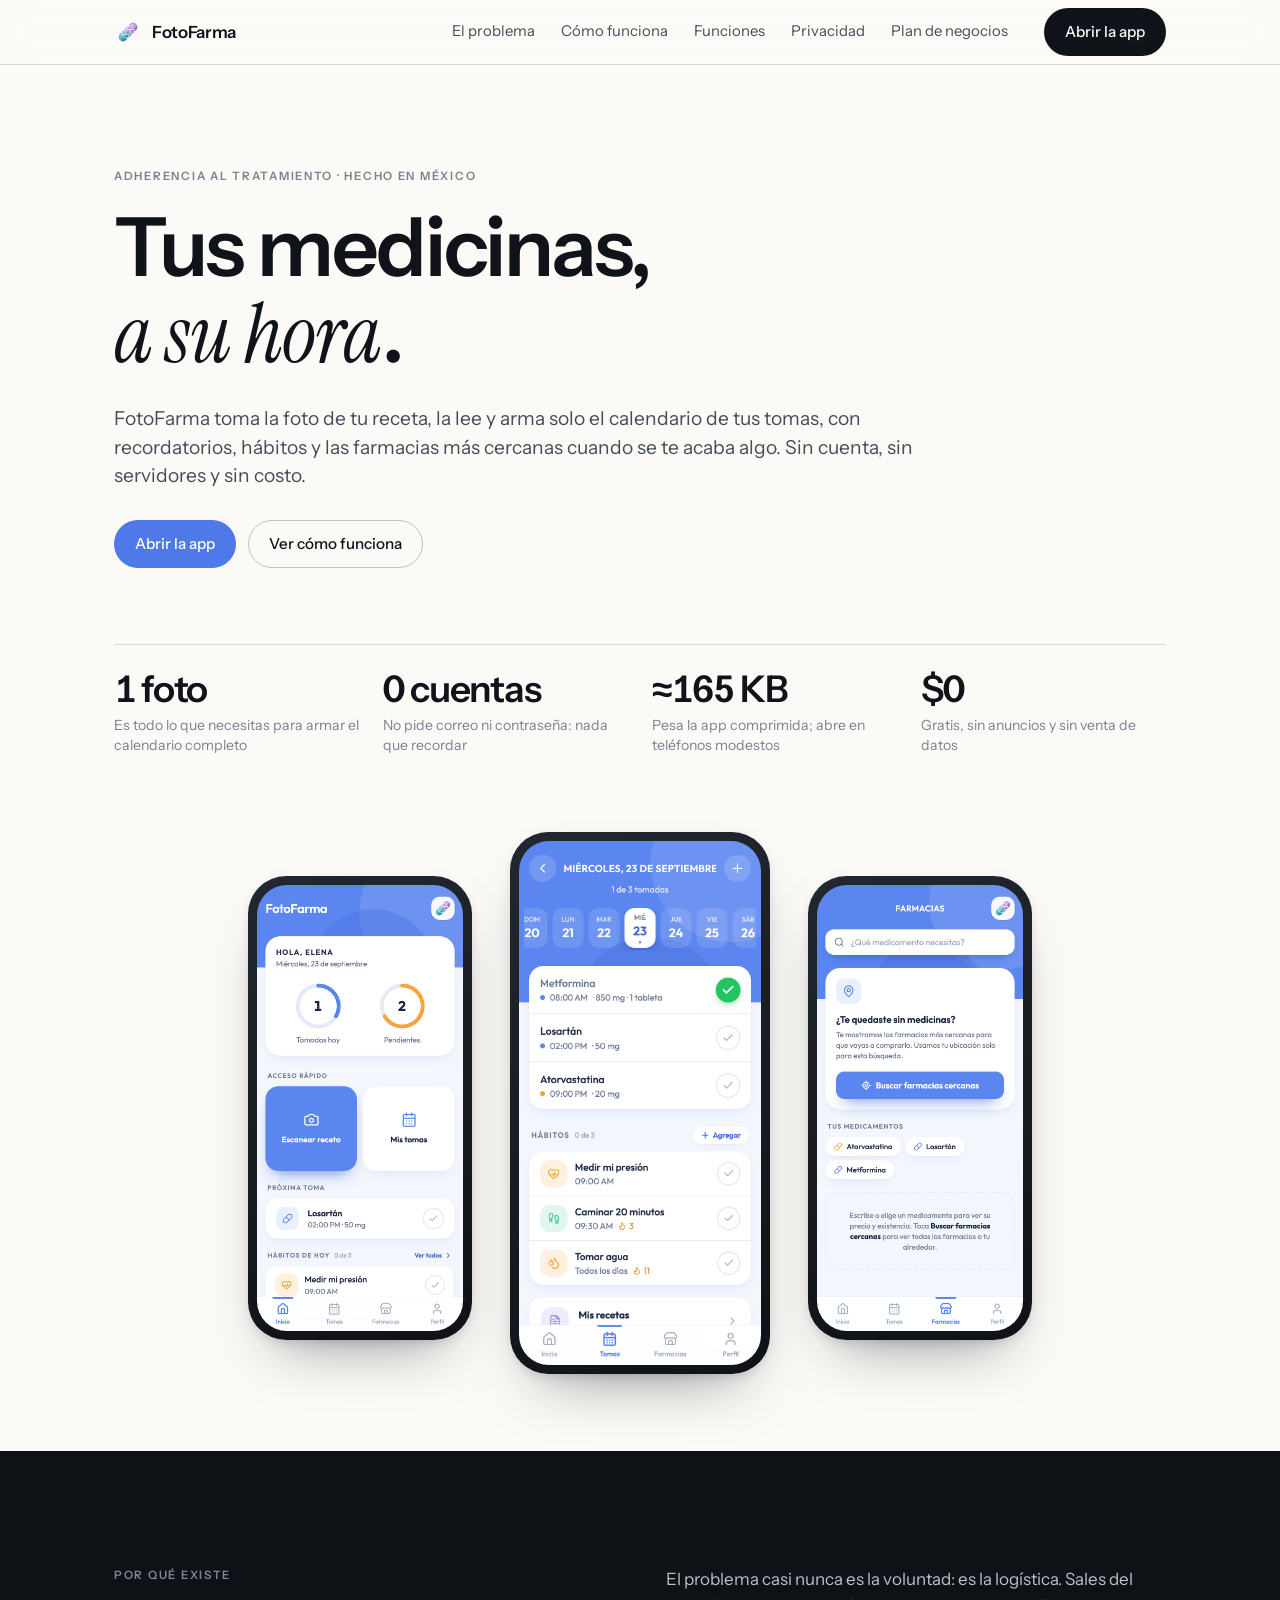
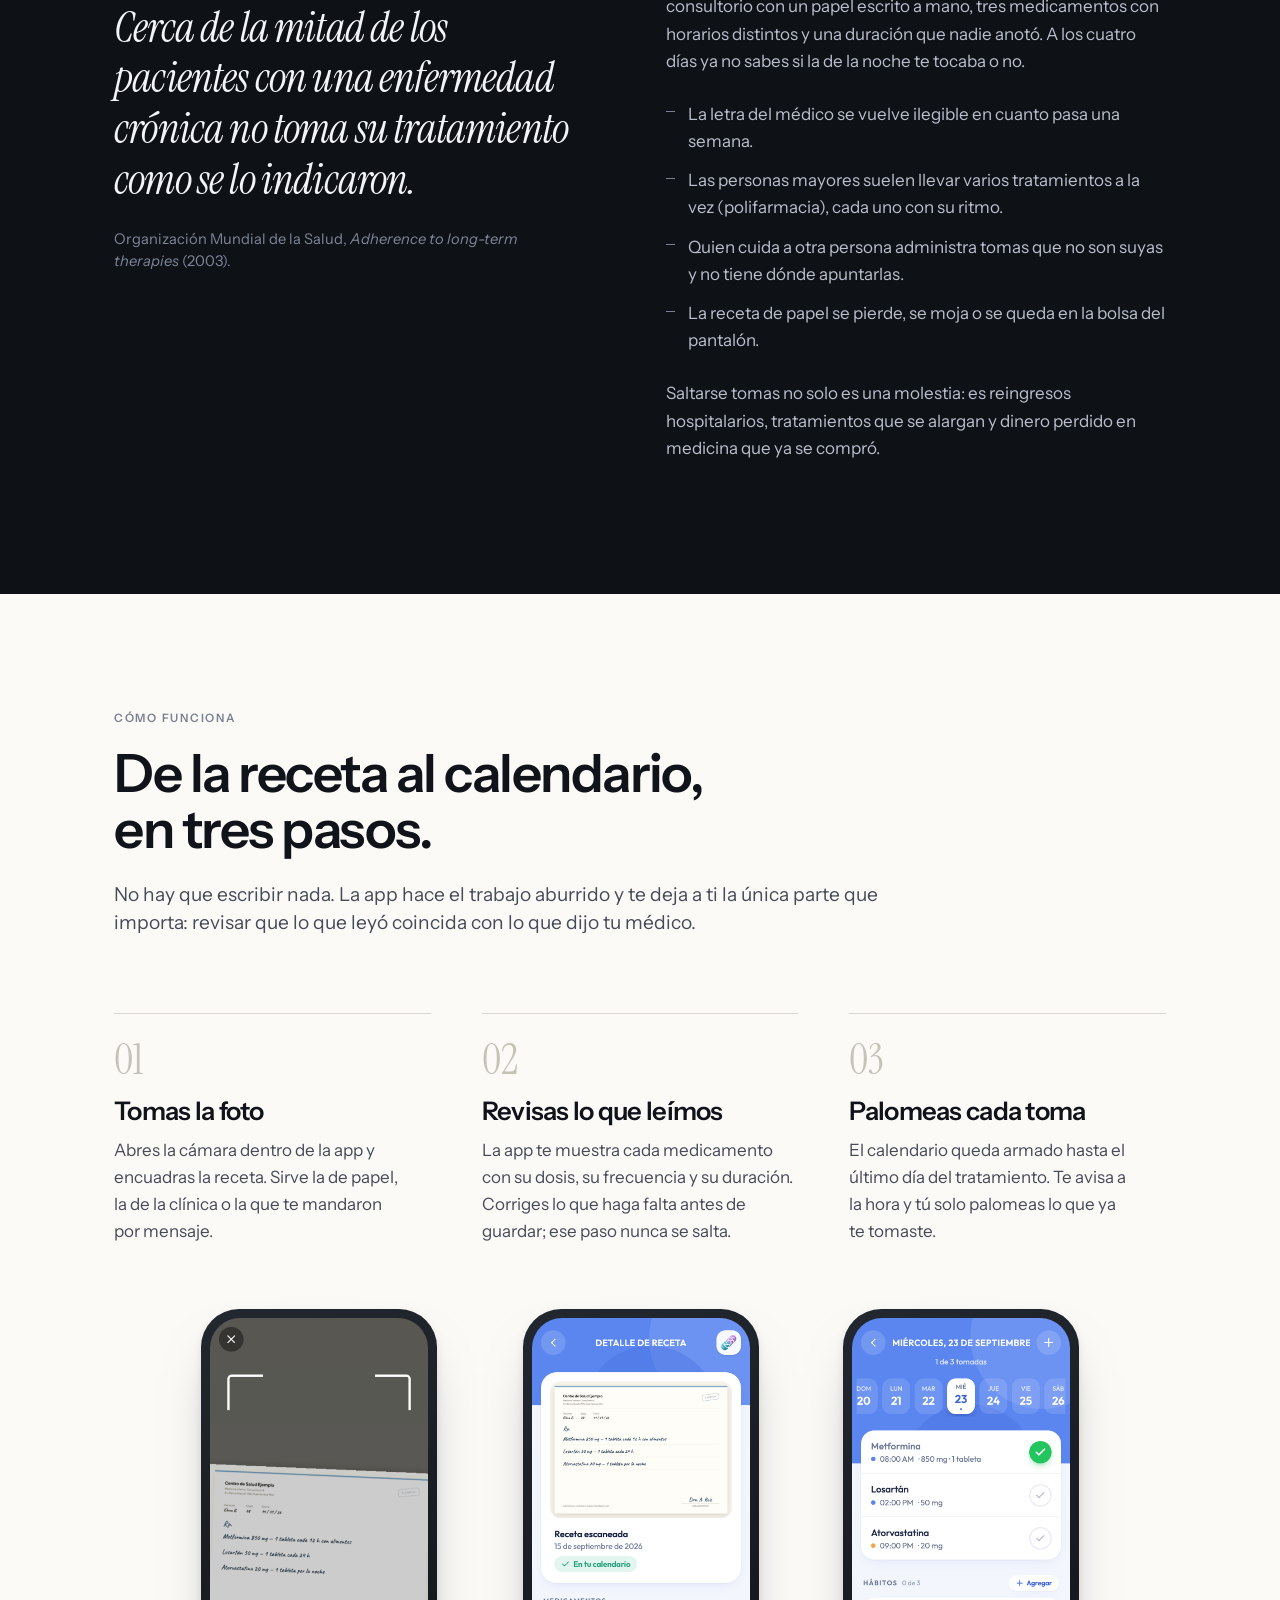
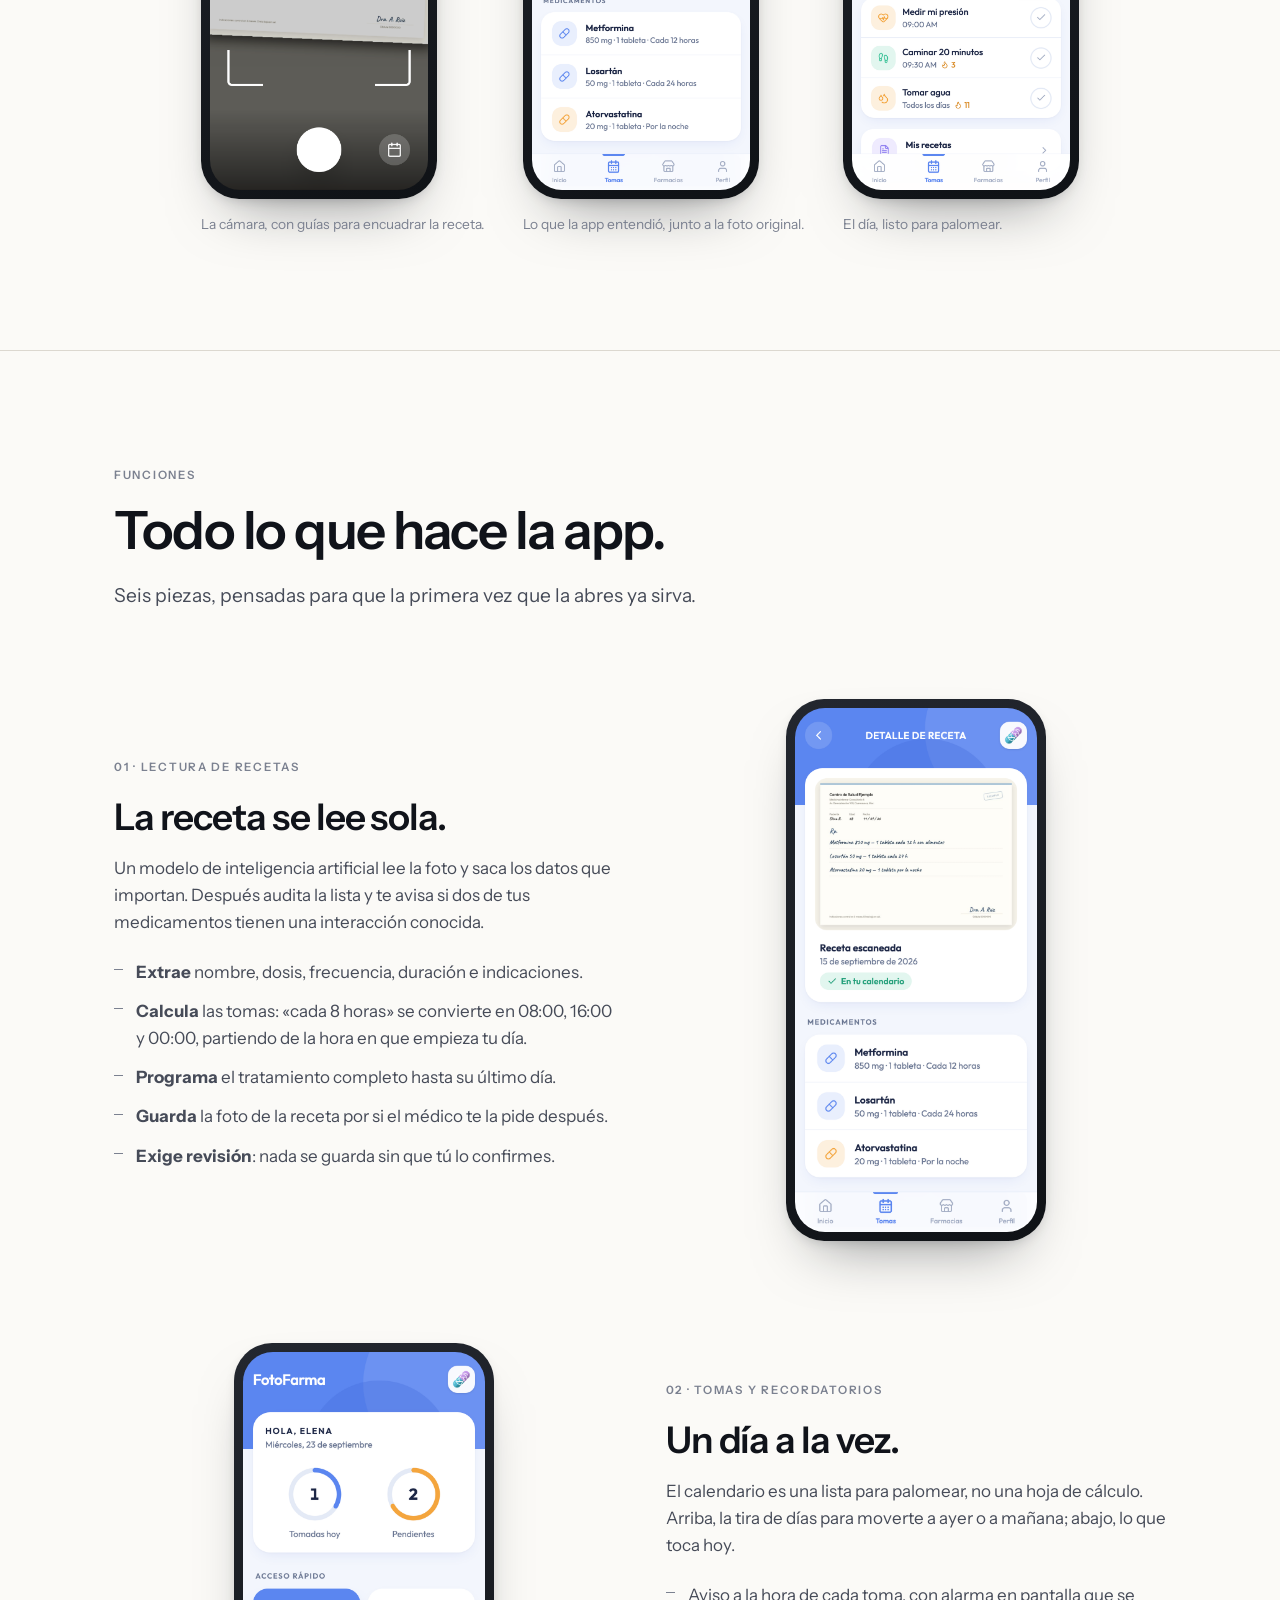
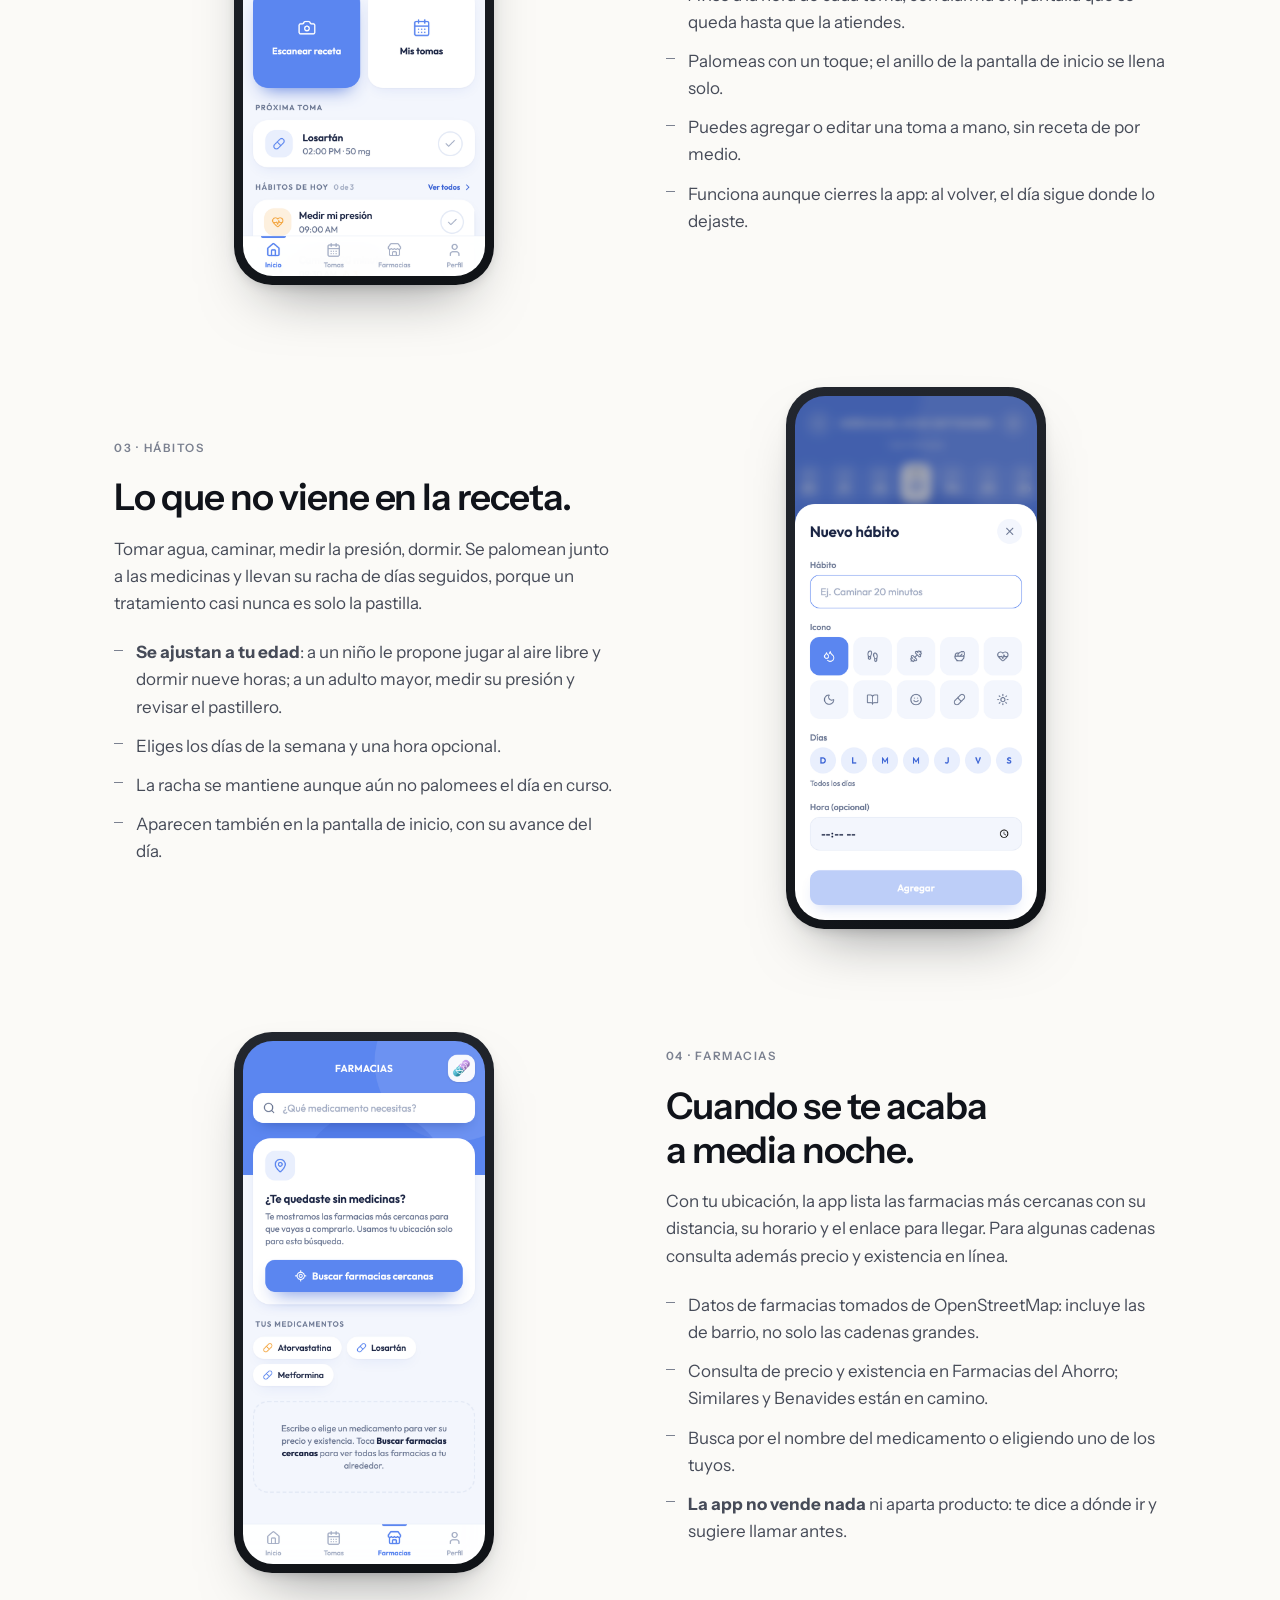
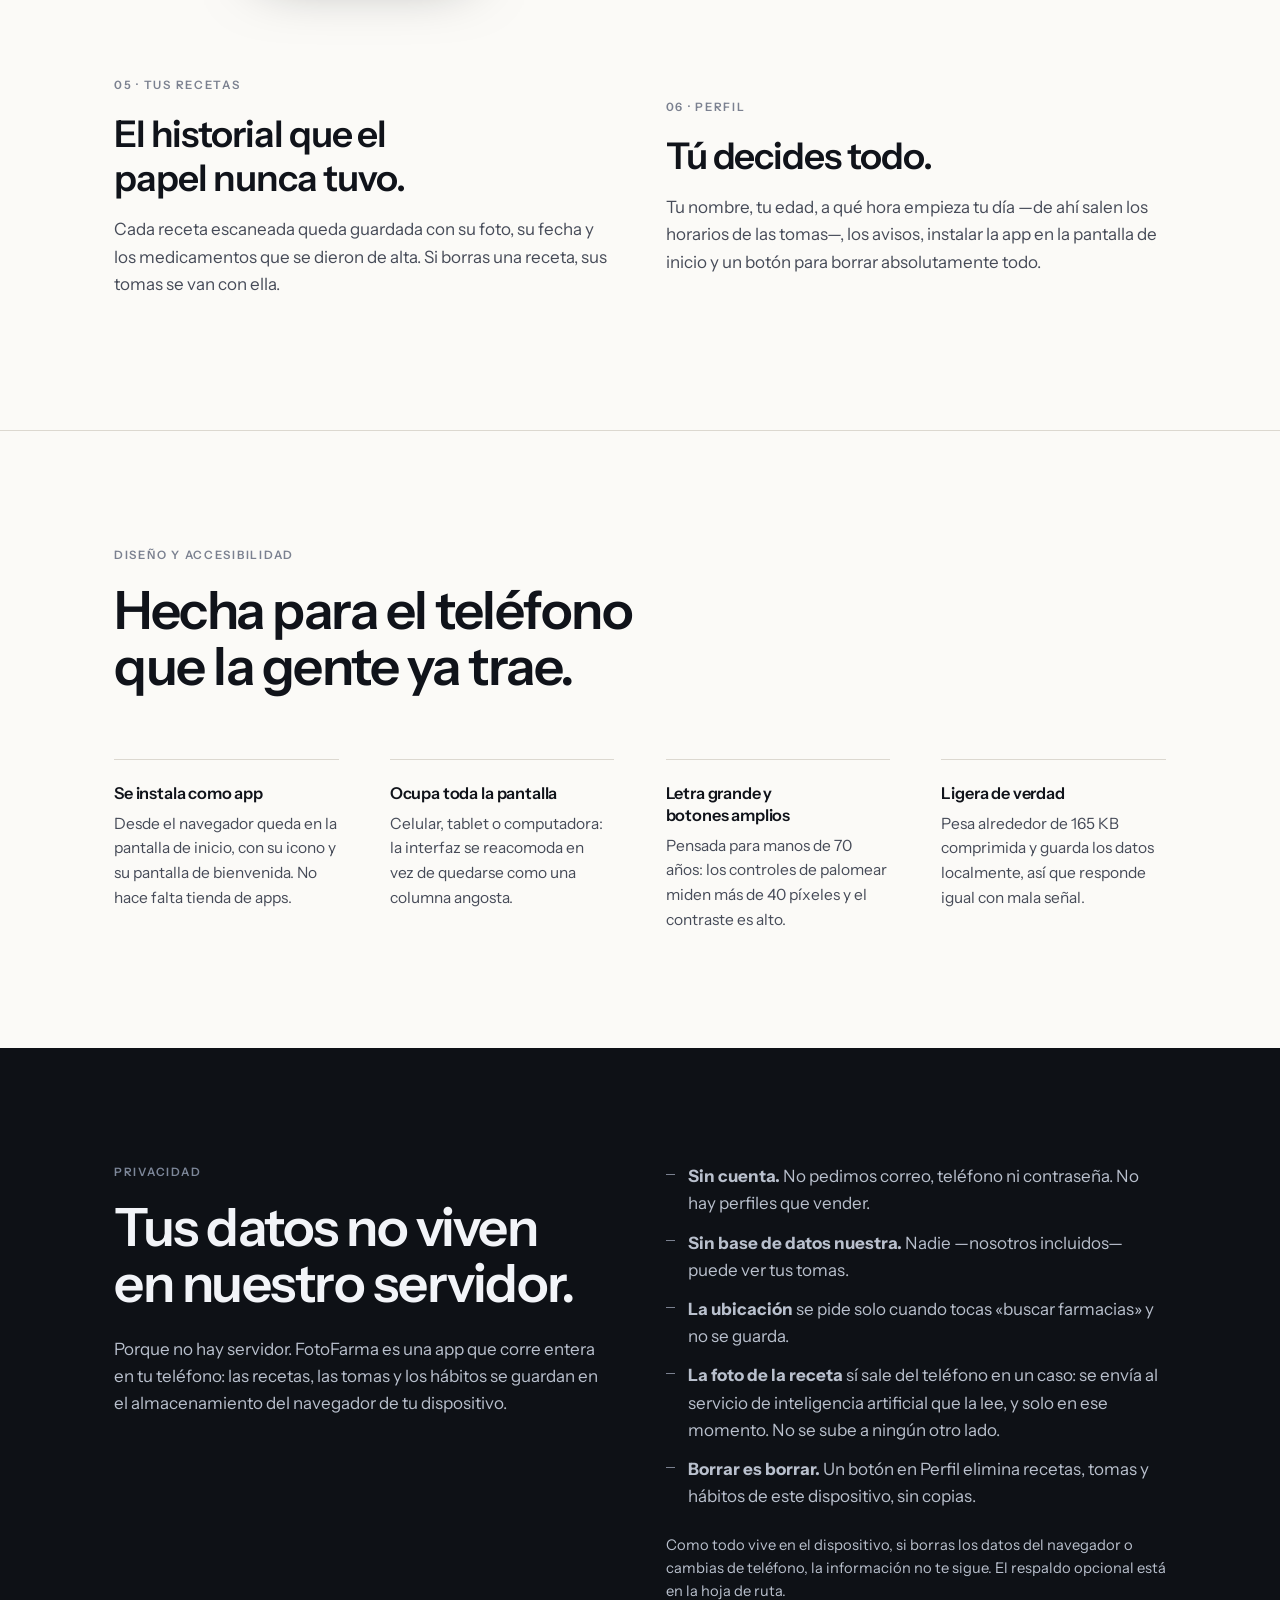
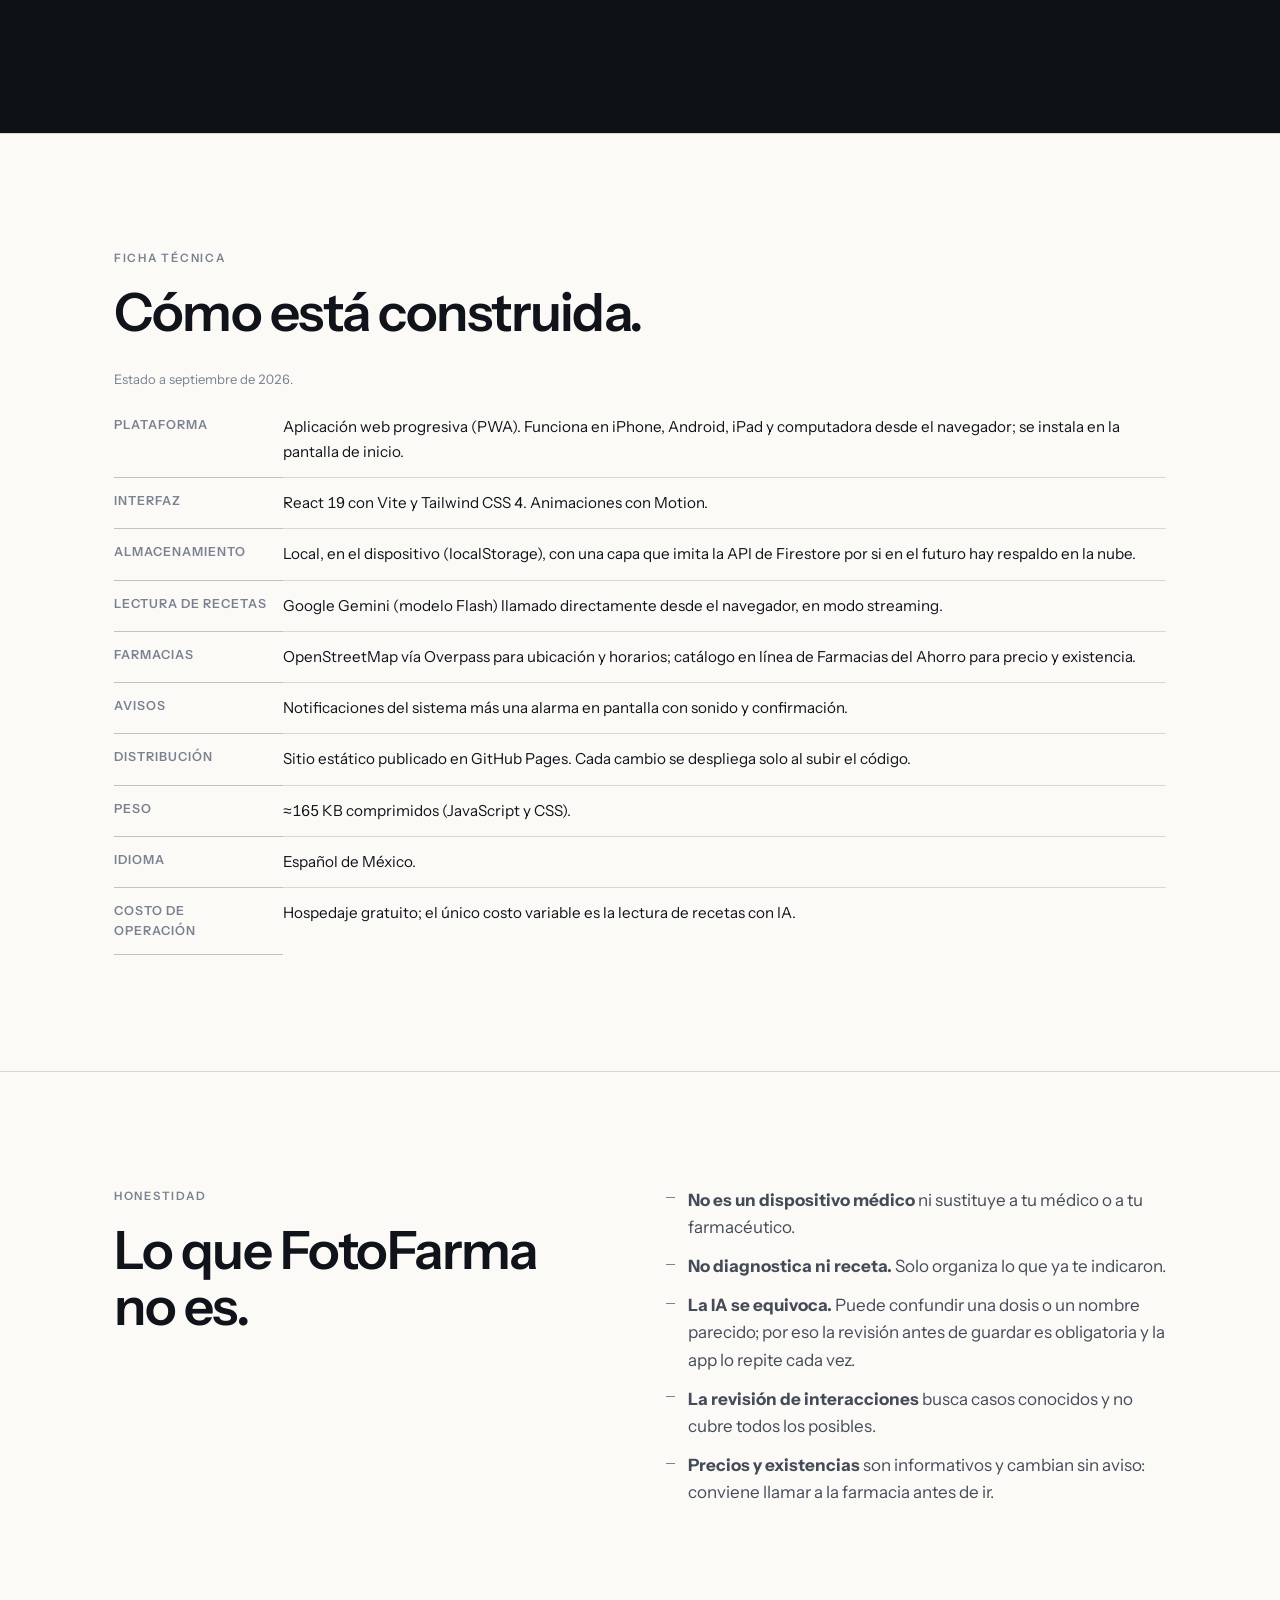
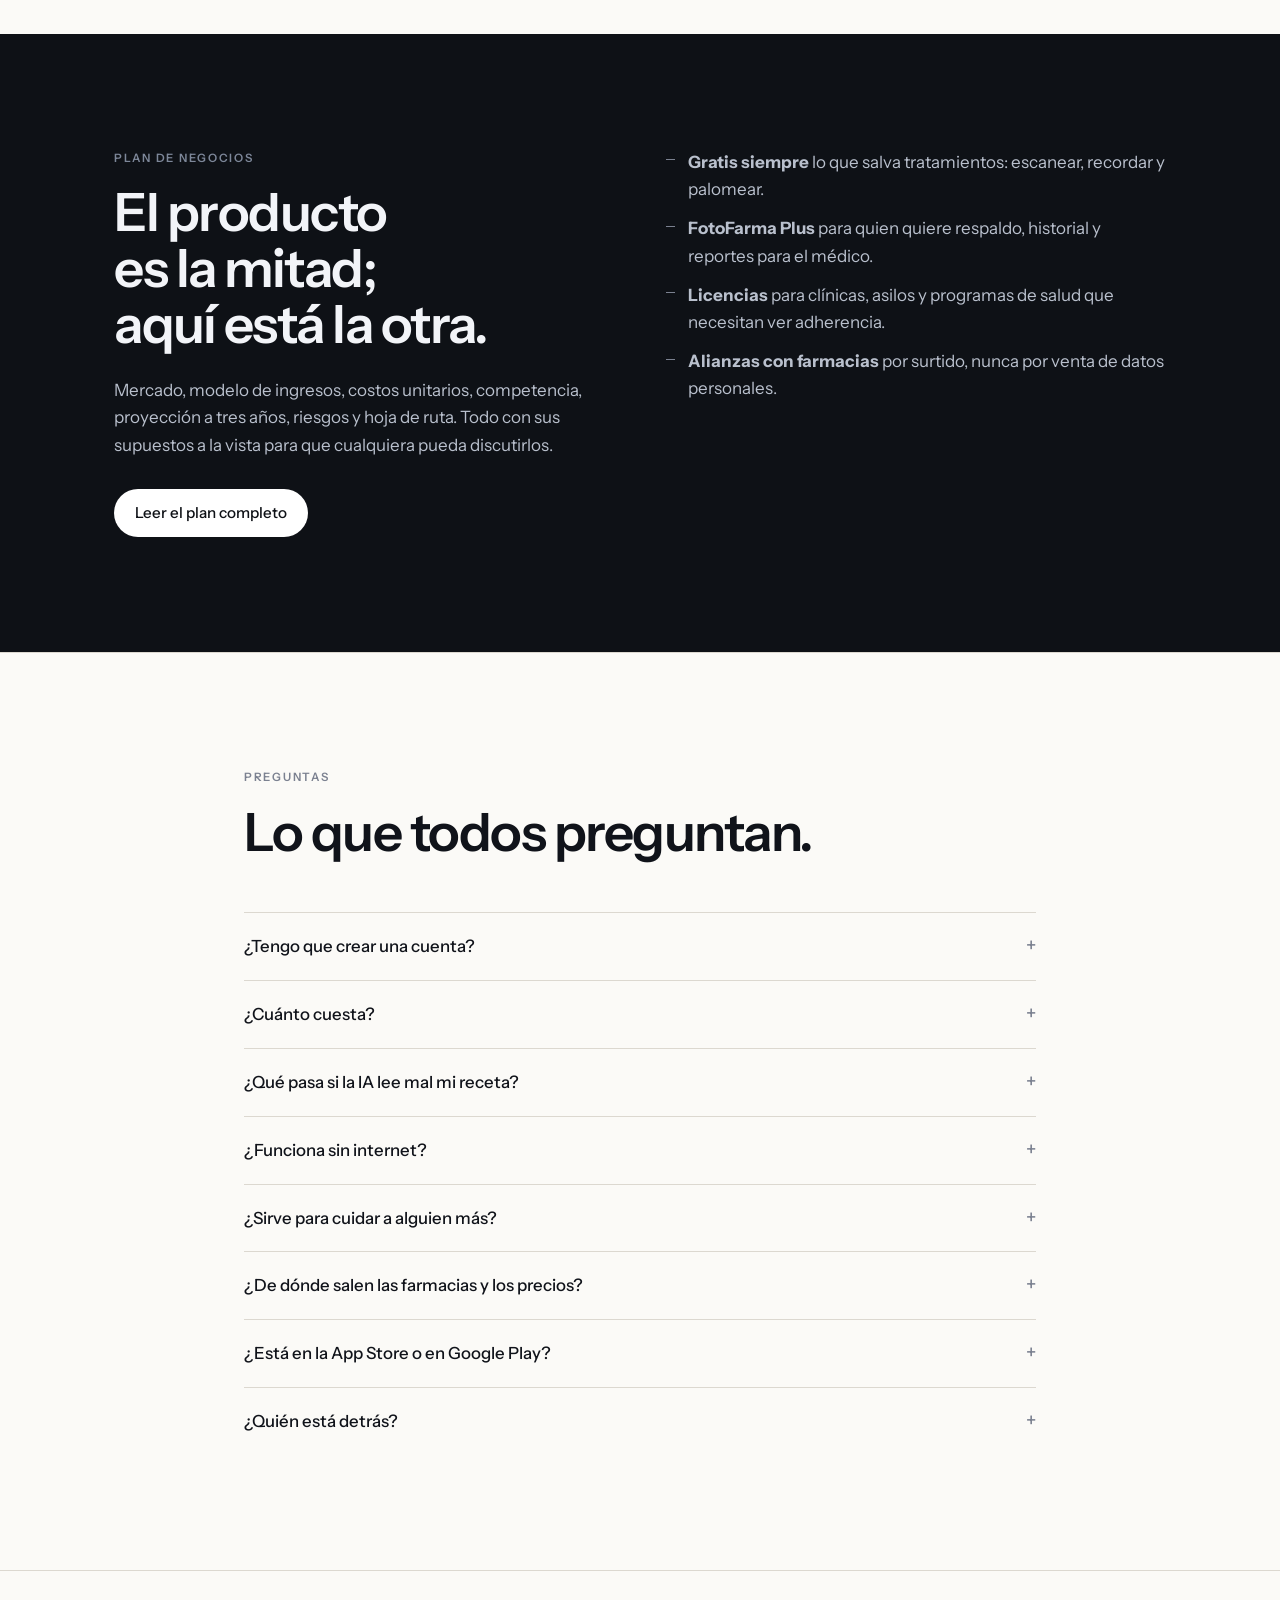
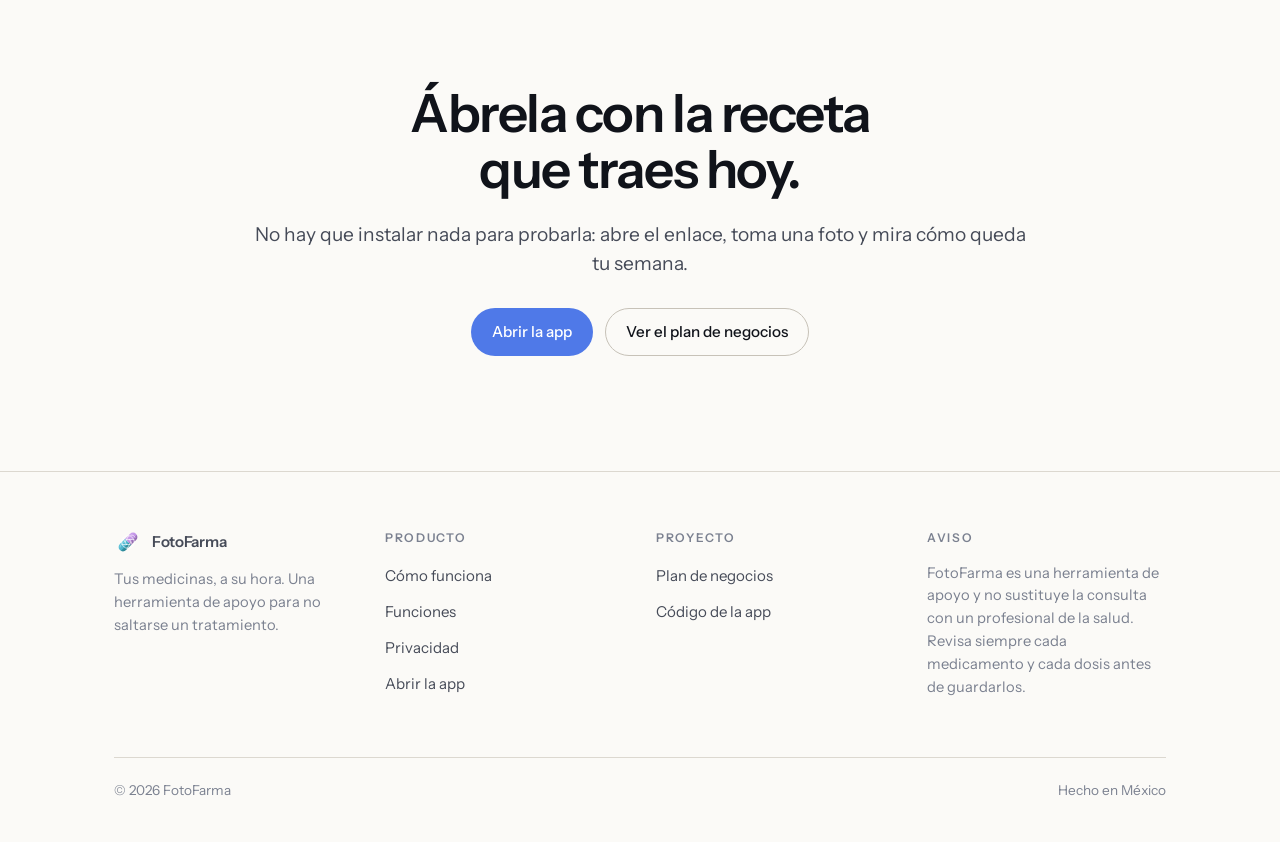
==== index.html @ 9b2c12d5 "Sitio de FotoFarma: producto y plan de negocios Sitio estático, sin dependencias ni compilación. Pág" ====
<!doctype html>
<html lang="es-MX">
<head>
<meta charset="utf-8">
<meta name="viewport" content="width=device-width, initial-scale=1">
<title>FotoFarma — Tus medicinas, a su hora</title>
<meta name="description" content="FotoFarma convierte la foto de una receta médica en un calendario de tomas con recordatorios, hábitos y búsqueda de farmacias cercanas. Sin cuenta y sin servidores: todo se guarda en tu teléfono.">
<meta name="theme-color" content="#fbfaf7">
<link rel="icon" href="assets/img/marca.svg" type="image/svg+xml">
<meta property="og:title" content="FotoFarma — Tus medicinas, a su hora">
<meta property="og:description" content="De la foto de tu receta a un calendario de tomas, en segundos. Sin cuenta, sin servidores, gratis.">
<meta property="og:type" content="website">
<link rel="preconnect" href="https://fonts.googleapis.com">
<link rel="preconnect" href="https://fonts.gstatic.com" crossorigin>
<link href="https://fonts.googleapis.com/css2?family=Instrument+Sans:ital,wght@0,400;0,500;0,600;1,400&family=Instrument+Serif:ital@0;1&display=swap" rel="stylesheet">
<link rel="stylesheet" href="assets/estilos.css">
</head>
<body>

<header class="nav">
  <div class="nav-caja">
    <a class="marca" href="./"><img src="assets/img/marca.svg" alt=""> FotoFarma</a>
    <nav class="nav-enlaces" aria-label="Principal">
      <a href="#problema">El problema</a>
      <a href="#como">Cómo funciona</a>
      <a href="#funciones">Funciones</a>
      <a href="#privacidad">Privacidad</a>
      <a class="solo-movil" href="plan-de-negocios.html">Plan de negocios</a>
    </nav>
    <a class="boton" href="https://strattpllaner.github.io/Fotofarma2/" target="_blank" rel="noopener">Abrir la app</a>
  </div>
</header>

<main>

<!-- ============ PORTADA ============ -->
<section class="portada">
  <div class="envoltura">
    <p class="rotulo">Adherencia al tratamiento · Hecho en México</p>
    <h1>Tus medicinas,<br><span class="serif">a su hora</span>.</h1>
    <p class="entrada">
      FotoFarma toma la foto de tu receta, la lee y arma solo el calendario de tus tomas,
      con recordatorios, hábitos y las farmacias más cercanas cuando se te acaba algo.
      Sin cuenta, sin servidores y sin costo.
    </p>
    <div class="boton-fila">
      <a class="boton azul" href="https://strattpllaner.github.io/Fotofarma2/" target="_blank" rel="noopener">Abrir la app</a>
      <a class="boton claro" href="#como">Ver cómo funciona</a>
    </div>

    <div class="dato-fila">
      <div class="dato"><b>1 foto</b><span>Es todo lo que necesitas para armar el calendario completo</span></div>
      <div class="dato"><b>0 cuentas</b><span>No pide correo ni contraseña: nada que recordar</span></div>
      <div class="dato"><b>≈165 KB</b><span>Pesa la app comprimida; abre en teléfonos modestos</span></div>
      <div class="dato"><b>$0</b><span>Gratis, sin anuncios y sin venta de datos</span></div>
    </div>
  </div>

  <div class="telefonos">
    <div class="telefono secundario"><img src="assets/img/app-inicio.png" alt="Pantalla de inicio de FotoFarma con los anillos de tomas del día" width="780" height="1688" loading="eager"></div>
    <div class="telefono"><img src="assets/img/app-calendario.png" alt="Calendario de tomas y hábitos del día" width="780" height="1688" loading="eager"></div>
    <div class="telefono secundario"><img src="assets/img/app-farmacias.png" alt="Buscador de farmacias cercanas" width="780" height="1688" loading="lazy"></div>
  </div>
</section>

<!-- ============ PROBLEMA ============ -->
<section id="problema" class="noche">
  <div class="envoltura">
    <div class="rejilla rejilla-2 arriba">
      <div>
        <p class="rotulo">Por qué existe</p>
        <blockquote class="cita">
          Cerca de la mitad de los pacientes con una enfermedad crónica no toma su tratamiento como se lo indicaron.
        </blockquote>
        <p class="chico" style="margin-top:22px;color:#7d8799">
          Organización Mundial de la Salud, <i>Adherence to long-term therapies</i> (2003).
        </p>
      </div>
      <div>
        <p>
          El problema casi nunca es la voluntad: es la logística. Sales del consultorio con un papel
          escrito a mano, tres medicamentos con horarios distintos y una duración que nadie anotó.
          A los cuatro días ya no sabes si la de la noche te tocaba o no.
        </p>
        <ul class="lista-marca" style="margin-top:26px">
          <li>La letra del médico se vuelve ilegible en cuanto pasa una semana.</li>
          <li>Las personas mayores suelen llevar varios tratamientos a la vez (polifarmacia), cada uno con su ritmo.</li>
          <li>Quien cuida a otra persona administra tomas que no son suyas y no tiene dónde apuntarlas.</li>
          <li>La receta de papel se pierde, se moja o se queda en la bolsa del pantalón.</li>
        </ul>
        <p style="margin-top:26px">
          Saltarse tomas no solo es una molestia: es reingresos hospitalarios, tratamientos que se alargan
          y dinero perdido en medicina que ya se compró.
        </p>
      </div>
    </div>
  </div>
</section>

<!-- ============ CÓMO FUNCIONA ============ -->
<section id="como">
  <div class="envoltura">
    <p class="rotulo">Cómo funciona</p>
    <h2>De la receta al calendario,<br>en tres pasos.</h2>
    <p class="entrada" style="margin-top:22px">
      No hay que escribir nada. La app hace el trabajo aburrido y te deja a ti la única parte
      que importa: revisar que lo que leyó coincida con lo que dijo tu médico.
    </p>

    <div class="rejilla rejilla-3" style="margin-top:clamp(48px,6vw,76px)">
      <div class="paso revela">
        <span class="num">01</span>
        <h3>Tomas la foto</h3>
        <p>Abres la cámara dentro de la app y encuadras la receta. Sirve la de papel, la de la clínica o la que te mandaron por mensaje.</p>
      </div>
      <div class="paso revela">
        <span class="num">02</span>
        <h3>Revisas lo que leímos</h3>
        <p>La app te muestra cada medicamento con su dosis, su frecuencia y su duración. Corriges lo que haga falta antes de guardar; ese paso nunca se salta.</p>
      </div>
      <div class="paso revela">
        <span class="num">03</span>
        <h3>Palomeas cada toma</h3>
        <p>El calendario queda armado hasta el último día del tratamiento. Te avisa a la hora y tú solo palomeas lo que ya te tomaste.</p>
      </div>
    </div>

    <div class="telefonos trio" style="margin-top:clamp(40px,5vw,64px);padding-bottom:0">
      <figure class="figura">
        <div class="telefono"><img src="assets/img/app-camara.png" alt="Cámara de FotoFarma encuadrando una receta" width="780" height="1688" loading="lazy"></div>
        <figcaption>La cámara, con guías para encuadrar la receta.</figcaption>
      </figure>
      <figure class="figura">
        <div class="telefono"><img src="assets/img/app-receta-detalle.png" alt="Detalle de la receta escaneada con sus medicamentos" width="780" height="1688" loading="lazy"></div>
        <figcaption>Lo que la app entendió, junto a la foto original.</figcaption>
      </figure>
      <figure class="figura">
        <div class="telefono"><img src="assets/img/app-calendario.png" alt="Calendario del día con tomas y hábitos" width="780" height="1688" loading="lazy"></div>
        <figcaption>El día, listo para palomear.</figcaption>
      </figure>
    </div>
  </div>
</section>

<!-- ============ FUNCIONES ============ -->
<section id="funciones" class="filo">
  <div class="envoltura">
    <p class="rotulo">Funciones</p>
    <h2>Todo lo que hace la app.</h2>
    <p class="entrada" style="margin-top:22px">Seis piezas, pensadas para que la primera vez que la abres ya sirva.</p>
  </div>

  <!-- 1 -->
  <div class="envoltura" style="margin-top:clamp(56px,7vw,96px)">
    <div class="rejilla rejilla-2">
      <div>
        <p class="rotulo">01 · Lectura de recetas</p>
        <h3 style="font-size:clamp(1.6rem,3vw,2.3rem)">La receta se lee sola.</h3>
        <p style="margin-top:16px;color:var(--tinta-70)">
          Un modelo de inteligencia artificial lee la foto y saca los datos que importan.
          Después audita la lista y te avisa si dos de tus medicamentos tienen una interacción conocida.
        </p>
        <ul class="lista-marca" style="margin-top:22px">
          <li><b>Extrae</b> nombre, dosis, frecuencia, duración e indicaciones.</li>
          <li><b>Calcula</b> las tomas: «cada 8 horas» se convierte en 08:00, 16:00 y 00:00, partiendo de la hora en que empieza tu día.</li>
          <li><b>Programa</b> el tratamiento completo hasta su último día.</li>
          <li><b>Guarda</b> la foto de la receta por si el médico te la pide después.</li>
          <li><b>Exige revisión</b>: nada se guarda sin que tú lo confirmes.</li>
        </ul>
      </div>
      <figure class="figura">
        <div class="telefono solo" style="margin-inline:auto"><img src="assets/img/app-receta-detalle.png" alt="Receta escaneada con la lista de medicamentos" width="780" height="1688" loading="lazy"></div>
      </figure>
    </div>
  </div>

  <!-- 2 -->
  <div class="envoltura" style="margin-top:clamp(64px,8vw,110px)">
    <div class="rejilla rejilla-2 invertido">
      <div>
        <p class="rotulo">02 · Tomas y recordatorios</p>
        <h3 style="font-size:clamp(1.6rem,3vw,2.3rem)">Un día a la vez.</h3>
        <p style="margin-top:16px;color:var(--tinta-70)">
          El calendario es una lista para palomear, no una hoja de cálculo. Arriba, la tira de días
          para moverte a ayer o a mañana; abajo, lo que toca hoy.
        </p>
        <ul class="lista-marca" style="margin-top:22px">
          <li>Aviso a la hora de cada toma, con alarma en pantalla que se queda hasta que la atiendes.</li>
          <li>Palomeas con un toque; el anillo de la pantalla de inicio se llena solo.</li>
          <li>Puedes agregar o editar una toma a mano, sin receta de por medio.</li>
          <li>Funciona aunque cierres la app: al volver, el día sigue donde lo dejaste.</li>
        </ul>
      </div>
      <figure class="figura">
        <div class="telefono solo" style="margin-inline:auto"><img src="assets/img/app-inicio.png" alt="Pantalla de inicio con anillos de progreso y hábitos" width="780" height="1688" loading="lazy"></div>
      </figure>
    </div>
  </div>

  <!-- 3 -->
  <div class="envoltura" style="margin-top:clamp(64px,8vw,110px)">
    <div class="rejilla rejilla-2">
      <div>
        <p class="rotulo">03 · Hábitos</p>
        <h3 style="font-size:clamp(1.6rem,3vw,2.3rem)">Lo que no viene en la receta.</h3>
        <p style="margin-top:16px;color:var(--tinta-70)">
          Tomar agua, caminar, medir la presión, dormir. Se palomean junto a las medicinas y
          llevan su racha de días seguidos, porque un tratamiento casi nunca es solo la pastilla.
        </p>
        <ul class="lista-marca" style="margin-top:22px">
          <li><b>Se ajustan a tu edad</b>: a un niño le propone jugar al aire libre y dormir nueve horas; a un adulto mayor, medir su presión y revisar el pastillero.</li>
          <li>Eliges los días de la semana y una hora opcional.</li>
          <li>La racha se mantiene aunque aún no palomees el día en curso.</li>
          <li>Aparecen también en la pantalla de inicio, con su avance del día.</li>
        </ul>
      </div>
      <figure class="figura">
        <div class="telefono solo" style="margin-inline:auto"><img src="assets/img/app-habito.png" alt="Formulario para crear un hábito con icono, días y hora" width="780" height="1688" loading="lazy"></div>
      </figure>
    </div>
  </div>

  <!-- 4 -->
  <div class="envoltura" style="margin-top:clamp(64px,8vw,110px)">
    <div class="rejilla rejilla-2 invertido">
      <div>
        <p class="rotulo">04 · Farmacias</p>
        <h3 style="font-size:clamp(1.6rem,3vw,2.3rem)">Cuando se te acaba a media noche.</h3>
        <p style="margin-top:16px;color:var(--tinta-70)">
          Con tu ubicación, la app lista las farmacias más cercanas con su distancia, su horario
          y el enlace para llegar. Para algunas cadenas consulta además precio y existencia en línea.
        </p>
        <ul class="lista-marca" style="margin-top:22px">
          <li>Datos de farmacias tomados de OpenStreetMap: incluye las de barrio, no solo las cadenas grandes.</li>
          <li>Consulta de precio y existencia en Farmacias del Ahorro; Similares y Benavides están en camino.</li>
          <li>Busca por el nombre del medicamento o eligiendo uno de los tuyos.</li>
          <li><b>La app no vende nada</b> ni aparta producto: te dice a dónde ir y sugiere llamar antes.</li>
        </ul>
      </div>
      <figure class="figura">
        <div class="telefono solo" style="margin-inline:auto"><img src="assets/img/app-farmacias.png" alt="Pantalla de farmacias cercanas" width="780" height="1688" loading="lazy"></div>
      </figure>
    </div>
  </div>

  <!-- 5 y 6 -->
  <div class="envoltura" style="margin-top:clamp(64px,8vw,110px)">
    <div class="rejilla rejilla-2">
      <div>
        <p class="rotulo">05 · Tus recetas</p>
        <h3 style="font-size:clamp(1.6rem,3vw,2.3rem)">El historial que el papel nunca tuvo.</h3>
        <p style="margin-top:16px;color:var(--tinta-70)">
          Cada receta escaneada queda guardada con su foto, su fecha y los medicamentos que se
          dieron de alta. Si borras una receta, sus tomas se van con ella.
        </p>
      </div>
      <div>
        <p class="rotulo">06 · Perfil</p>
        <h3 style="font-size:clamp(1.6rem,3vw,2.3rem)">Tú decides todo.</h3>
        <p style="margin-top:16px;color:var(--tinta-70)">
          Tu nombre, tu edad, a qué hora empieza tu día —de ahí salen los horarios de las tomas—,
          los avisos, instalar la app en la pantalla de inicio y un botón para borrar absolutamente todo.
        </p>
      </div>
    </div>
  </div>
</section>

<!-- ============ HECHA PARA CUALQUIERA ============ -->
<section class="filo">
  <div class="envoltura">
    <p class="rotulo">Diseño y accesibilidad</p>
    <h2>Hecha para el teléfono<br>que la gente ya trae.</h2>

    <div class="rejilla rejilla-4" style="margin-top:clamp(44px,5vw,72px)">
      <div class="ficha revela">
        <h4>Se instala como app</h4>
        <p>Desde el navegador queda en la pantalla de inicio, con su icono y su pantalla de bienvenida. No hace falta tienda de apps.</p>
      </div>
      <div class="ficha revela">
        <h4>Ocupa toda la pantalla</h4>
        <p>Celular, tablet o computadora: la interfaz se reacomoda en vez de quedarse como una columna angosta.</p>
      </div>
      <div class="ficha revela">
        <h4>Letra grande y botones amplios</h4>
        <p>Pensada para manos de 70 años: los controles de palomear miden más de 40 píxeles y el contraste es alto.</p>
      </div>
      <div class="ficha revela">
        <h4>Ligera de verdad</h4>
        <p>Pesa alrededor de 165 KB comprimida y guarda los datos localmente, así que responde igual con mala señal.</p>
      </div>
    </div>
  </div>
</section>

<!-- ============ PRIVACIDAD ============ -->
<section id="privacidad" class="noche">
  <div class="envoltura">
    <div class="rejilla rejilla-2 arriba">
      <div>
        <p class="rotulo">Privacidad</p>
        <h2>Tus datos no viven<br>en nuestro servidor.</h2>
        <p style="margin-top:24px">
          Porque no hay servidor. FotoFarma es una app que corre entera en tu teléfono: las recetas,
          las tomas y los hábitos se guardan en el almacenamiento del navegador de tu dispositivo.
        </p>
      </div>
      <div>
        <ul class="lista-marca">
          <li><b>Sin cuenta.</b> No pedimos correo, teléfono ni contraseña. No hay perfiles que vender.</li>
          <li><b>Sin base de datos nuestra.</b> Nadie —nosotros incluidos— puede ver tus tomas.</li>
          <li><b>La ubicación</b> se pide solo cuando tocas «buscar farmacias» y no se guarda.</li>
          <li><b>La foto de la receta</b> sí sale del teléfono en un caso: se envía al servicio de inteligencia artificial que la lee, y solo en ese momento. No se sube a ningún otro lado.</li>
          <li><b>Borrar es borrar.</b> Un botón en Perfil elimina recetas, tomas y hábitos de este dispositivo, sin copias.</li>
        </ul>
        <p class="chico" style="margin-top:24px">
          Como todo vive en el dispositivo, si borras los datos del navegador o cambias de teléfono,
          la información no te sigue. El respaldo opcional está en la hoja de ruta.
        </p>
      </div>
    </div>
  </div>
</section>

<!-- ============ FICHA TÉCNICA ============ -->
<section class="filo">
  <div class="envoltura">
    <p class="rotulo">Ficha técnica</p>
    <h2>Cómo está construida.</h2>
    <div class="tabla-caja">
      <table>
        <caption>Estado a septiembre de 2026.</caption>
        <tbody>
          <tr><th scope="row">Plataforma</th><td>Aplicación web progresiva (PWA). Funciona en iPhone, Android, iPad y computadora desde el navegador; se instala en la pantalla de inicio.</td></tr>
          <tr><th scope="row">Interfaz</th><td>React 19 con Vite y Tailwind CSS 4. Animaciones con Motion.</td></tr>
          <tr><th scope="row">Almacenamiento</th><td>Local, en el dispositivo (localStorage), con una capa que imita la API de Firestore por si en el futuro hay respaldo en la nube.</td></tr>
          <tr><th scope="row">Lectura de recetas</th><td>Google Gemini (modelo Flash) llamado directamente desde el navegador, en modo streaming.</td></tr>
          <tr><th scope="row">Farmacias</th><td>OpenStreetMap vía Overpass para ubicación y horarios; catálogo en línea de Farmacias del Ahorro para precio y existencia.</td></tr>
          <tr><th scope="row">Avisos</th><td>Notificaciones del sistema más una alarma en pantalla con sonido y confirmación.</td></tr>
          <tr><th scope="row">Distribución</th><td>Sitio estático publicado en GitHub Pages. Cada cambio se despliega solo al subir el código.</td></tr>
          <tr><th scope="row">Peso</th><td>≈165 KB comprimidos (JavaScript y CSS).</td></tr>
          <tr><th scope="row">Idioma</th><td>Español de México.</td></tr>
          <tr><th scope="row">Costo de operación</th><td>Hospedaje gratuito; el único costo variable es la lectura de recetas con IA.</td></tr>
        </tbody>
      </table>
    </div>
  </div>
</section>

<!-- ============ LÍMITES ============ -->
<section class="filo">
  <div class="envoltura">
    <div class="rejilla rejilla-2 arriba">
      <div>
        <p class="rotulo">Honestidad</p>
        <h2>Lo que FotoFarma<br>no es.</h2>
      </div>
      <div>
        <ul class="lista-marca">
          <li><b>No es un dispositivo médico</b> ni sustituye a tu médico o a tu farmacéutico.</li>
          <li><b>No diagnostica ni receta.</b> Solo organiza lo que ya te indicaron.</li>
          <li><b>La IA se equivoca.</b> Puede confundir una dosis o un nombre parecido; por eso la revisión antes de guardar es obligatoria y la app lo repite cada vez.</li>
          <li><b>La revisión de interacciones</b> busca casos conocidos y no cubre todos los posibles.</li>
          <li><b>Precios y existencias</b> son informativos y cambian sin aviso: conviene llamar a la farmacia antes de ir.</li>
        </ul>
      </div>
    </div>
  </div>
</section>

<!-- ============ PLAN DE NEGOCIOS ============ -->
<section class="noche">
  <div class="envoltura">
    <div class="rejilla rejilla-2 arriba">
      <div>
        <p class="rotulo">Plan de negocios</p>
        <h2>El producto es la mitad;<br>aquí está la otra.</h2>
        <p style="margin-top:24px">
          Mercado, modelo de ingresos, costos unitarios, competencia, proyección a tres años,
          riesgos y hoja de ruta. Todo con sus supuestos a la vista para que cualquiera pueda discutirlos.
        </p>
        <div class="boton-fila">
          <a class="boton" href="plan-de-negocios.html">Leer el plan completo</a>
        </div>
      </div>
      <div>
        <ul class="lista-marca">
          <li><b>Gratis siempre</b> lo que salva tratamientos: escanear, recordar y palomear.</li>
          <li><b>FotoFarma Plus</b> para quien quiere respaldo, historial y reportes para el médico.</li>
          <li><b>Licencias</b> para clínicas, asilos y programas de salud que necesitan ver adherencia.</li>
          <li><b>Alianzas con farmacias</b> por surtido, nunca por venta de datos personales.</li>
        </ul>
      </div>
    </div>
  </div>
</section>

<!-- ============ PREGUNTAS ============ -->
<section class="filo">
  <div class="envoltura" style="max-width:920px">
    <p class="rotulo">Preguntas</p>
    <h2>Lo que todos preguntan.</h2>
    <div style="margin-top:clamp(36px,4vw,56px)">
      <details>
        <summary>¿Tengo que crear una cuenta?</summary>
        <p>No. Abres la app y ya está. No hay registro, ni correo, ni contraseña: los datos se guardan en tu propio teléfono.</p>
      </details>
      <details>
        <summary>¿Cuánto cuesta?</summary>
        <p>Nada. Las funciones que ayudan a no saltarse una toma son gratuitas y seguirán siéndolo. Lo que se cobrará en el futuro son extras como el respaldo en la nube y los reportes para el médico.</p>
      </details>
      <details>
        <summary>¿Qué pasa si la IA lee mal mi receta?</summary>
        <p>Por eso la app te muestra lo que entendió antes de guardar nada y te deja corregir cada campo. Si algo no coincide con lo que dijo tu médico, tú mandas. La app avisa en todo momento que es una herramienta de apoyo, no un dispositivo médico.</p>
      </details>
      <details>
        <summary>¿Funciona sin internet?</summary>
        <p>Una vez abierta, el calendario, las tomas y los hábitos funcionan sin conexión, porque viven en tu dispositivo. Necesitas internet para dos cosas: leer una receta nueva con IA y buscar farmacias.</p>
      </details>
      <details>
        <summary>¿Sirve para cuidar a alguien más?</summary>
        <p>Hoy la app está pensada para una persona por dispositivo, y muchas familias la usan en el teléfono de quien cuida. Los perfiles de cuidador, con varios pacientes y avisos a un familiar, son la siguiente función en la lista.</p>
      </details>
      <details>
        <summary>¿De dónde salen las farmacias y los precios?</summary>
        <p>Las farmacias vienen de OpenStreetMap, un mapa abierto que incluye tanto cadenas como farmacias de barrio. Los precios y existencias se consultan en el catálogo público en línea de la cadena; son informativos y pueden cambiar.</p>
      </details>
      <details>
        <summary>¿Está en la App Store o en Google Play?</summary>
        <p>Todavía no. Se instala directo desde el navegador en dos toques, lo que permite actualizarla el mismo día que se corrige algo. Publicarla en las tiendas está en la hoja de ruta.</p>
      </details>
      <details>
        <summary>¿Quién está detrás?</summary>
        <p>Un equipo mexicano que construyó la app completa —producto, diseño y desarrollo— y la mantiene con código abierto. El detalle está en el plan de negocios.</p>
      </details>
    </div>
  </div>
</section>

<!-- ============ CIERRE ============ -->
<section class="filo">
  <div class="envoltura" style="text-align:center">
    <h2 style="max-width:16ch;margin-inline:auto">Ábrela con la receta que traes hoy.</h2>
    <p class="entrada" style="margin:22px auto 0;text-align:center">
      No hay que instalar nada para probarla: abre el enlace, toma una foto y mira cómo queda tu semana.
    </p>
    <div class="boton-fila" style="justify-content:center">
      <a class="boton azul" href="https://strattpllaner.github.io/Fotofarma2/" target="_blank" rel="noopener">Abrir la app</a>
      <a class="boton claro" href="plan-de-negocios.html">Ver el plan de negocios</a>
    </div>
  </div>
</section>

</main>

<footer class="pie">
  <div class="envoltura">
    <div class="pie-cols">
      <div>
        <a class="marca" href="./" style="margin-bottom:12px"><img src="assets/img/marca.svg" alt=""> FotoFarma</a>
        <p class="chico" style="max-width:30ch">Tus medicinas, a su hora. Una herramienta de apoyo para no saltarse un tratamiento.</p>
      </div>
      <div>
        <h5>Producto</h5>
        <ul>
          <li><a href="#como">Cómo funciona</a></li>
          <li><a href="#funciones">Funciones</a></li>
          <li><a href="#privacidad">Privacidad</a></li>
          <li><a href="https://strattpllaner.github.io/Fotofarma2/" target="_blank" rel="noopener">Abrir la app</a></li>
        </ul>
      </div>
      <div>
        <h5>Proyecto</h5>
        <ul>
          <li><a class="solo-movil" href="plan-de-negocios.html">Plan de negocios</a></li>
          <li><a href="https://github.com/StrattPllaner/Fotofarma2" target="_blank" rel="noopener">Código de la app</a></li>
        </ul>
      </div>
      <div>
        <h5>Aviso</h5>
        <p class="chico" style="max-width:34ch">
          FotoFarma es una herramienta de apoyo y no sustituye la consulta con un profesional de la salud.
          Revisa siempre cada medicamento y cada dosis antes de guardarlos.
        </p>
      </div>
    </div>
    <div class="pie-abajo">
      <span>© 2026 FotoFarma</span>
      <span>Hecho en México</span>
    </div>
  </div>
</footer>

<script src="assets/sitio.js" defer></script>
</body>
</html>
---- assets/estilos.css ----
/* FotoFarma — hoja de estilos del sitio
   Tipografía: Instrument Sans (texto) + Instrument Serif (acentos editoriales).
   Nada de sombras de colores ni degradados decorativos: papel, tinta y una línea fina. */

:root {
  --papel: #fbfaf7;
  --papel-2: #f3f1ec;
  --tinta: #10131a;
  --tinta-70: #464b58;
  --tinta-45: #7b8190;
  --linea: #dcd8d0;
  --linea-fuerte: #c7c2b8;

  --azul: #4f79e8;
  --azul-oscuro: #2f52b5;
  --agua: #2f8da4;
  --lila: #9a6fb8;

  --noche: #0e1116;
  --noche-2: #161b23;
  --noche-linea: #2a313c;
  --noche-texto: #b9c0cd;

  --ancho: 1180px;
  --gutter: clamp(20px, 5vw, 64px);
  --radio: 14px;

  --paso: clamp(72px, 9vw, 132px);
}

*, *::before, *::after { box-sizing: border-box; }

html {
  -webkit-text-size-adjust: 100%;
  scroll-behavior: smooth;
  scroll-padding-top: 88px;
}

body {
  margin: 0;
  background: var(--papel);
  color: var(--tinta);
  font-family: "Instrument Sans", -apple-system, BlinkMacSystemFont, "Segoe UI", sans-serif;
  font-size: 17px;
  line-height: 1.6;
  font-feature-settings: "ss01", "cv01";
  -webkit-font-smoothing: antialiased;
}

img { max-width: 100%; height: auto; display: block; }
a { color: inherit; }

::selection { background: #d9e2fb; }

/* ---------- Tipografía ---------- */

h1, h2, h3, h4 {
  margin: 0;
  font-weight: 600;
  letter-spacing: -0.028em;
  line-height: 1.06;
  text-wrap: balance;
}

h1 { font-size: clamp(2.6rem, 6.4vw, 5.1rem); }
h2 { font-size: clamp(2rem, 4.2vw, 3.3rem); }
h3 { font-size: clamp(1.25rem, 2vw, 1.6rem); line-height: 1.2; }
h4 { font-size: 1.02rem; letter-spacing: -0.01em; line-height: 1.35; }

p { margin: 0 0 1em; text-wrap: pretty; }

.serif {
  font-family: "Instrument Serif", Georgia, serif;
  font-weight: 400;
  font-style: italic;
  letter-spacing: -0.01em;
}

.rotulo {
  font-size: 0.72rem;
  font-weight: 600;
  letter-spacing: 0.15em;
  text-transform: uppercase;
  color: var(--tinta-45);
  margin: 0 0 18px;
}

.entrada {
  font-size: clamp(1.05rem, 1.5vw, 1.32rem);
  line-height: 1.5;
  color: var(--tinta-70);
  max-width: 62ch;
}

.chico { font-size: 0.92rem; color: var(--tinta-45); line-height: 1.55; }
.cifra { font-variant-numeric: tabular-nums; }

/* ---------- Estructura ---------- */

.envoltura {
  width: 100%;
  max-width: var(--ancho);
  margin-inline: auto;
  padding-inline: var(--gutter);
}

section { padding-block: var(--paso); }
.filo { border-top: 1px solid var(--linea); }

.noche {
  background: var(--noche);
  color: #f2f4f8;
}
.noche .entrada, .noche p { color: var(--noche-texto); }
.noche .rotulo { color: #7d8799; }
.noche .filo, .noche .linea { border-color: var(--noche-linea); }

.rejilla { display: grid; gap: clamp(28px, 4vw, 56px); }
@media (min-width: 900px) {
  .rejilla-2 { grid-template-columns: 1fr 1fr; align-items: center; }
  .rejilla-2.arriba { align-items: start; }
  .rejilla-3 { grid-template-columns: repeat(3, 1fr); align-items: start; }
  .rejilla-4 { grid-template-columns: repeat(4, 1fr); align-items: start; }
  .invertido { direction: rtl; }
  .invertido > * { direction: ltr; }
}
@media (min-width: 640px) and (max-width: 899px) {
  .rejilla-3, .rejilla-4 { grid-template-columns: 1fr 1fr; }
}

/* ---------- Navegación ---------- */

.nav {
  position: sticky;
  top: 0;
  z-index: 50;
  background: rgba(251, 250, 247, 0.82);
  backdrop-filter: saturate(180%) blur(14px);
  -webkit-backdrop-filter: saturate(180%) blur(14px);
  border-bottom: 1px solid var(--linea);
}
.nav-caja {
  display: flex;
  align-items: center;
  gap: 28px;
  height: 64px;
  max-width: var(--ancho);
  margin-inline: auto;
  padding-inline: var(--gutter);
}
.marca {
  display: flex;
  align-items: center;
  gap: 10px;
  font-weight: 600;
  letter-spacing: -0.02em;
  text-decoration: none;
  font-size: 1.05rem;
}
.marca img { width: 28px; height: 28px; }
.nav-enlaces {
  display: none;
  gap: 26px;
  margin-left: auto;
  font-size: 0.93rem;
  color: var(--tinta-70);
}
.nav-enlaces a { text-decoration: none; transition: color .18s ease; }
.nav-enlaces a:hover { color: var(--tinta); }
.nav-enlaces a[aria-current="page"] { color: var(--tinta); font-weight: 500; }
@media (min-width: 860px) { .nav-enlaces { display: flex; } .nav .boton { margin-left: 0; } }
/* En celular solo queda un enlace visible, para no apretar la barra */
@media (max-width: 859px) {
  .nav-enlaces { display: flex; margin-left: auto; }
  .nav-enlaces a:not(.solo-movil) { display: none; }
}
.nav .boton { margin-left: auto; }
@media (min-width: 860px) { .nav .boton { margin-left: 8px; } }

/* ---------- Botones ---------- */

.boton {
  display: inline-flex;
  align-items: center;
  gap: 8px;
  padding: 11px 20px;
  border-radius: 999px;
  border: 1px solid transparent;
  background: var(--tinta);
  color: var(--papel);
  font: inherit;
  font-size: 0.95rem;
  font-weight: 500;
  text-decoration: none;
  cursor: pointer;
  transition: transform .16s ease, background .2s ease, border-color .2s ease, color .2s ease;
}
.boton:hover { transform: translateY(-1px); background: #000; }
.boton.claro { background: transparent; color: var(--tinta); border-color: var(--linea-fuerte); }
.boton.claro:hover { background: #fff; border-color: var(--tinta-45); }
.boton.azul { background: var(--azul); color: #fff; }
.boton.azul:hover { background: var(--azul-oscuro); }
.noche .boton { background: #fff; color: var(--noche); }
.noche .boton.claro { background: transparent; color: #fff; border-color: #3a424f; }
.boton-fila { display: flex; flex-wrap: wrap; gap: 12px; margin-top: 30px; }

.enlace {
  display: inline-flex;
  align-items: center;
  gap: 6px;
  color: var(--azul-oscuro);
  text-decoration: none;
  font-weight: 500;
  border-bottom: 1px solid #c3d0f5;
  padding-bottom: 1px;
  transition: border-color .2s ease;
}
.enlace:hover { border-color: var(--azul-oscuro); }
.noche .enlace { color: #9db6ff; border-color: #33405e; }

/* ---------- Portada ---------- */

.portada { padding-top: clamp(56px, 8vw, 104px); padding-bottom: 0; }
.portada h1 { max-width: 15ch; }
.portada .entrada { margin-top: 26px; }

.dato-fila {
  display: grid;
  gap: 24px;
  grid-template-columns: repeat(auto-fit, minmax(150px, 1fr));
  margin-top: clamp(48px, 6vw, 76px);
  padding-top: 26px;
  border-top: 1px solid var(--linea);
}
.dato b {
  display: block;
  font-size: clamp(1.7rem, 3vw, 2.3rem);
  font-weight: 600;
  letter-spacing: -0.03em;
  line-height: 1;
  font-variant-numeric: tabular-nums;
}
.dato span { display: block; margin-top: 8px; font-size: 0.88rem; color: var(--tinta-45); line-height: 1.4; }

/* ---------- Teléfonos ---------- */

.telefonos {
  display: flex;
  justify-content: center;
  align-items: flex-end;
  gap: clamp(16px, 3vw, 40px);
  margin-top: clamp(48px, 6vw, 80px);
  padding-bottom: clamp(48px, 6vw, 80px);
}
.telefono {
  width: min(260px, 72vw);
  border-radius: 38px;
  padding: 9px;
  background: linear-gradient(160deg, #23272f, #0f1216);
  box-shadow: 0 30px 60px -30px rgba(16, 19, 26, .5), 0 4px 14px -6px rgba(16, 19, 26, .25);
  flex: 0 0 auto;
}
.telefono img { border-radius: 30px; }
.telefono.secundario { display: none; width: min(224px, 60vw); margin-bottom: 34px; }
@media (min-width: 860px) { .telefono.secundario { display: block; } }
.telefono.solo { margin: 0; }

/* Tres capturas del mismo tamaño, una junto a otra (se apilan en celular) */
.telefonos.trio { flex-wrap: wrap; align-items: flex-start; }
.telefonos.trio .telefono { width: min(236px, 74vw); margin: 0; }

.figura { margin: 0; }
.figura figcaption { margin-top: 14px; font-size: 0.86rem; color: var(--tinta-45); }

/* ---------- Pasos ---------- */

.paso { position: relative; padding-top: 26px; border-top: 1px solid var(--linea); }
.paso .num {
  font-family: "Instrument Serif", Georgia, serif;
  font-size: 2.6rem;
  line-height: 1;
  color: var(--linea-fuerte);
  display: block;
  margin-bottom: 14px;
}
.paso h3 { margin-bottom: 10px; }
.paso p { color: var(--tinta-70); margin: 0; }

/* ---------- Tarjetas de función ---------- */

.ficha {
  padding-top: 22px;
  border-top: 1px solid var(--linea);
}
.ficha h4 { margin-bottom: 8px; }
.ficha p { color: var(--tinta-70); font-size: 0.97rem; margin: 0; }
.noche .ficha { border-color: var(--noche-linea); }
.noche .ficha p { color: var(--noche-texto); }

.lista-limpia { list-style: none; margin: 0; padding: 0; }
.lista-marca { margin: 0; padding: 0; list-style: none; }
.lista-marca li {
  position: relative;
  padding-left: 22px;
  margin-bottom: 12px;
  color: var(--tinta-70);
}
.lista-marca li::before {
  content: "";
  position: absolute;
  left: 0;
  top: 0.62em;
  width: 9px;
  height: 1px;
  background: var(--tinta-45);
}
.noche .lista-marca li { color: var(--noche-texto); }

/* ---------- Bloque de cita / franja ---------- */

.cita {
  font-family: "Instrument Serif", Georgia, serif;
  font-style: italic;
  font-size: clamp(1.6rem, 3.4vw, 2.6rem);
  line-height: 1.22;
  letter-spacing: -0.02em;
  max-width: 24ch;
  margin: 0;
}

/* ---------- Tablas ---------- */

.tabla-caja { overflow-x: auto; margin-top: 28px; }
table {
  width: 100%;
  border-collapse: collapse;
  font-size: 0.95rem;
  font-variant-numeric: tabular-nums;
}
caption {
  text-align: left;
  font-size: 0.82rem;
  color: var(--tinta-45);
  padding-bottom: 12px;
}
th, td {
  text-align: left;
  padding: 13px 16px 13px 0;
  border-bottom: 1px solid var(--linea);
  vertical-align: top;
}
th {
  font-weight: 600;
  font-size: 0.78rem;
  letter-spacing: 0.08em;
  text-transform: uppercase;
  color: var(--tinta-45);
  border-bottom-color: var(--linea-fuerte);
}
th.num-col, td.num-col { white-space: nowrap; text-align: right; }
tbody tr:last-child td { border-bottom: 0; }
td b { font-weight: 600; }

/* ---------- Preguntas ---------- */

details {
  border-top: 1px solid var(--linea);
  padding: 20px 0;
}
details summary {
  cursor: pointer;
  list-style: none;
  font-weight: 500;
  font-size: 1.05rem;
  display: flex;
  justify-content: space-between;
  gap: 20px;
  align-items: baseline;
}
details summary::-webkit-details-marker { display: none; }
details summary::after {
  content: "+";
  font-size: 1.2rem;
  color: var(--tinta-45);
  line-height: 1;
}
details[open] summary::after { content: "–"; }
details p { margin: 14px 0 0; color: var(--tinta-70); max-width: 68ch; }

/* ---------- Aviso ---------- */

.aviso {
  border-left: 2px solid var(--linea-fuerte);
  padding: 4px 0 4px 20px;
  color: var(--tinta-70);
  font-size: 0.95rem;
  max-width: 70ch;
}
.noche .aviso { border-color: #39424f; color: var(--noche-texto); }

/* ---------- Plan de negocios ---------- */

.plan-cuerpo { display: block; }
@media (min-width: 1000px) {
  .pagina-plan .envoltura { max-width: 1300px; }
  .plan-cuerpo {
    display: grid;
    grid-template-columns: 208px 1fr;
    gap: clamp(40px, 6vw, 88px);
    align-items: start;
  }
}
.plan-cuerpo > * { min-width: 0; }
.indice { display: none; }
@media (min-width: 1000px) {
  .indice {
    display: block;
    position: sticky;
    top: 96px;
    font-size: 0.9rem;
  }
}
.indice ol { list-style: none; margin: 0; padding: 0; counter-reset: idx; }
.indice li { counter-increment: idx; }
.indice a {
  display: block;
  padding: 6px 0 6px 28px;
  position: relative;
  color: var(--tinta-45);
  text-decoration: none;
  line-height: 1.35;
  transition: color .18s ease;
}
.indice a::before {
  content: counter(idx, decimal-leading-zero);
  position: absolute;
  left: 0;
  font-variant-numeric: tabular-nums;
  font-size: 0.78rem;
  color: var(--linea-fuerte);
}
.indice a:hover { color: var(--tinta); }
.indice a.activo { color: var(--tinta); font-weight: 500; }
.indice a.activo::before { color: var(--azul); }

.plan-seccion { padding-top: clamp(48px, 6vw, 76px); scroll-margin-top: 92px; }
.plan-seccion:first-child { padding-top: 0; }
.plan-seccion > h2 { margin-bottom: 20px; }
.plan-seccion .num-seccion {
  font-family: "Instrument Serif", Georgia, serif;
  font-size: 0.95rem;
  color: var(--azul);
  display: block;
  margin-bottom: 12px;
  letter-spacing: 0.04em;
}
.plan-seccion p, .plan-seccion li { color: var(--tinta-70); }
.plan-seccion h3 { margin: 34px 0 12px; }
.plan-seccion h4 { margin: 26px 0 8px; color: var(--tinta); }

.kpi-fila {
  display: grid;
  gap: 1px;
  grid-template-columns: repeat(auto-fit, minmax(160px, 1fr));
  background: var(--linea);
  border: 1px solid var(--linea);
  margin: 28px 0;
}
.kpi { background: var(--papel); padding: 20px; }
.kpi b {
  display: block;
  font-size: 1.7rem;
  font-weight: 600;
  letter-spacing: -0.03em;
  font-variant-numeric: tabular-nums;
}
.kpi span { display: block; margin-top: 6px; font-size: 0.83rem; color: var(--tinta-45); line-height: 1.4; }

.hitos { list-style: none; margin: 28px 0 0; padding: 0; }
.hitos li {
  display: grid;
  grid-template-columns: 96px 1fr;
  gap: 20px;
  padding: 18px 0;
  border-top: 1px solid var(--linea);
  color: var(--tinta-70);
}
.hitos b { color: var(--tinta); font-weight: 600; font-size: 0.86rem; letter-spacing: 0.06em; text-transform: uppercase; }

.editable {
  background: #fff6dc;
  border-bottom: 1px solid #e9d28a;
  padding: 0 3px;
}

/* ---------- Pie ---------- */

.pie { padding-block: 56px 40px; border-top: 1px solid var(--linea); }
.pie-cols { display: grid; gap: 32px; grid-template-columns: repeat(auto-fit, minmax(170px, 1fr)); }
.pie h5 { margin: 0 0 14px; font-size: 0.75rem; letter-spacing: 0.14em; text-transform: uppercase; color: var(--tinta-45); font-weight: 600; }
.pie ul { list-style: none; margin: 0; padding: 0; }
.pie li { margin-bottom: 9px; }
.pie a { color: var(--tinta-70); text-decoration: none; font-size: 0.94rem; }
.pie a:hover { color: var(--tinta); }
.pie-abajo {
  margin-top: 44px;
  padding-top: 22px;
  border-top: 1px solid var(--linea);
  display: flex;
  flex-wrap: wrap;
  gap: 14px;
  justify-content: space-between;
  font-size: 0.85rem;
  color: var(--tinta-45);
}

/* ---------- Animación de entrada ---------- */

.revela { opacity: 0; transform: translateY(14px); transition: opacity .7s ease, transform .7s cubic-bezier(.2,.8,.2,1); }
.revela.visible { opacity: 1; transform: none; }
@media (prefers-reduced-motion: reduce) {
  .revela { opacity: 1; transform: none; transition: none; }
  html { scroll-behavior: auto; }
}

/* ---------- Impresión (para llevarlo en PDF al concurso) ---------- */

@media print {
  .nav, .pie, .boton-fila, .indice, .no-imprimir { display: none !important; }
  body { background: #fff; font-size: 11pt; }
  .plan-cuerpo { display: block; }
  section, .plan-seccion { padding-block: 18pt; page-break-inside: avoid; }
  h2 { page-break-after: avoid; }
  table { page-break-inside: avoid; }
  a { text-decoration: none; color: #000; }
}
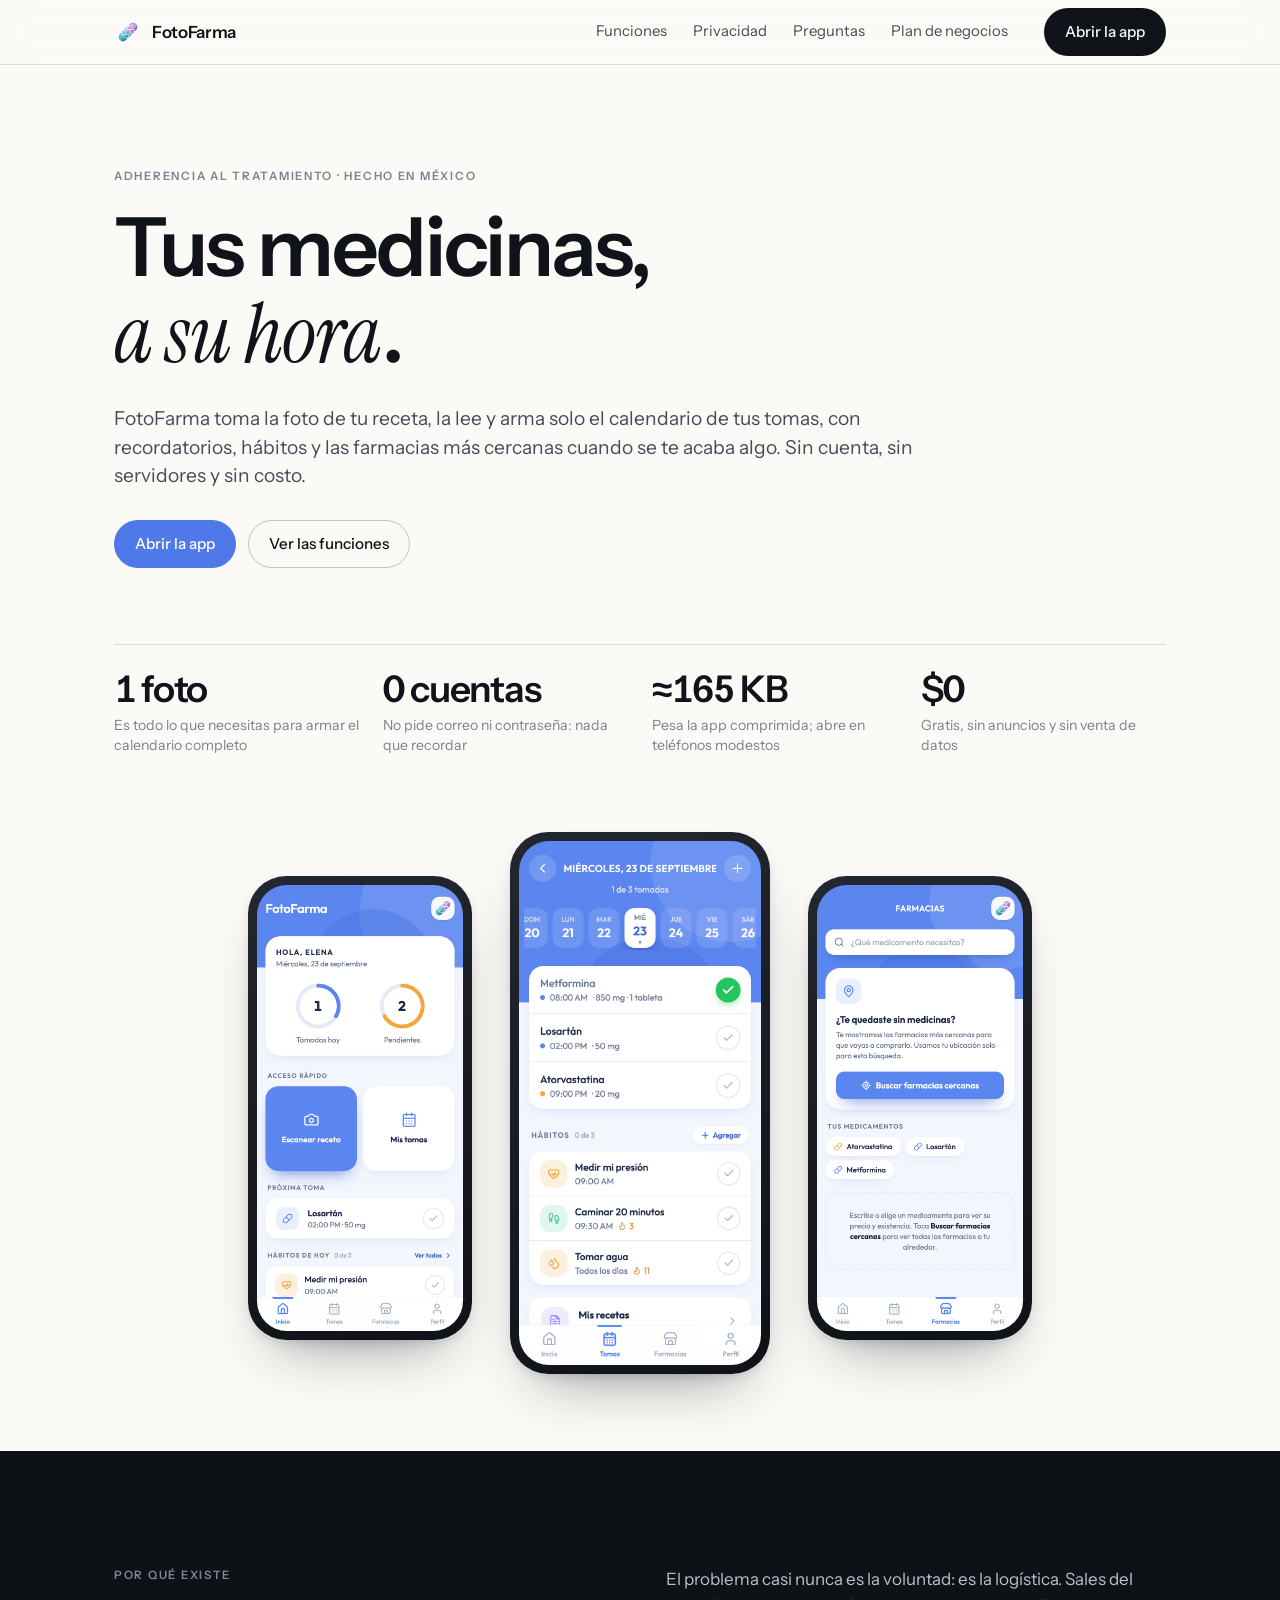
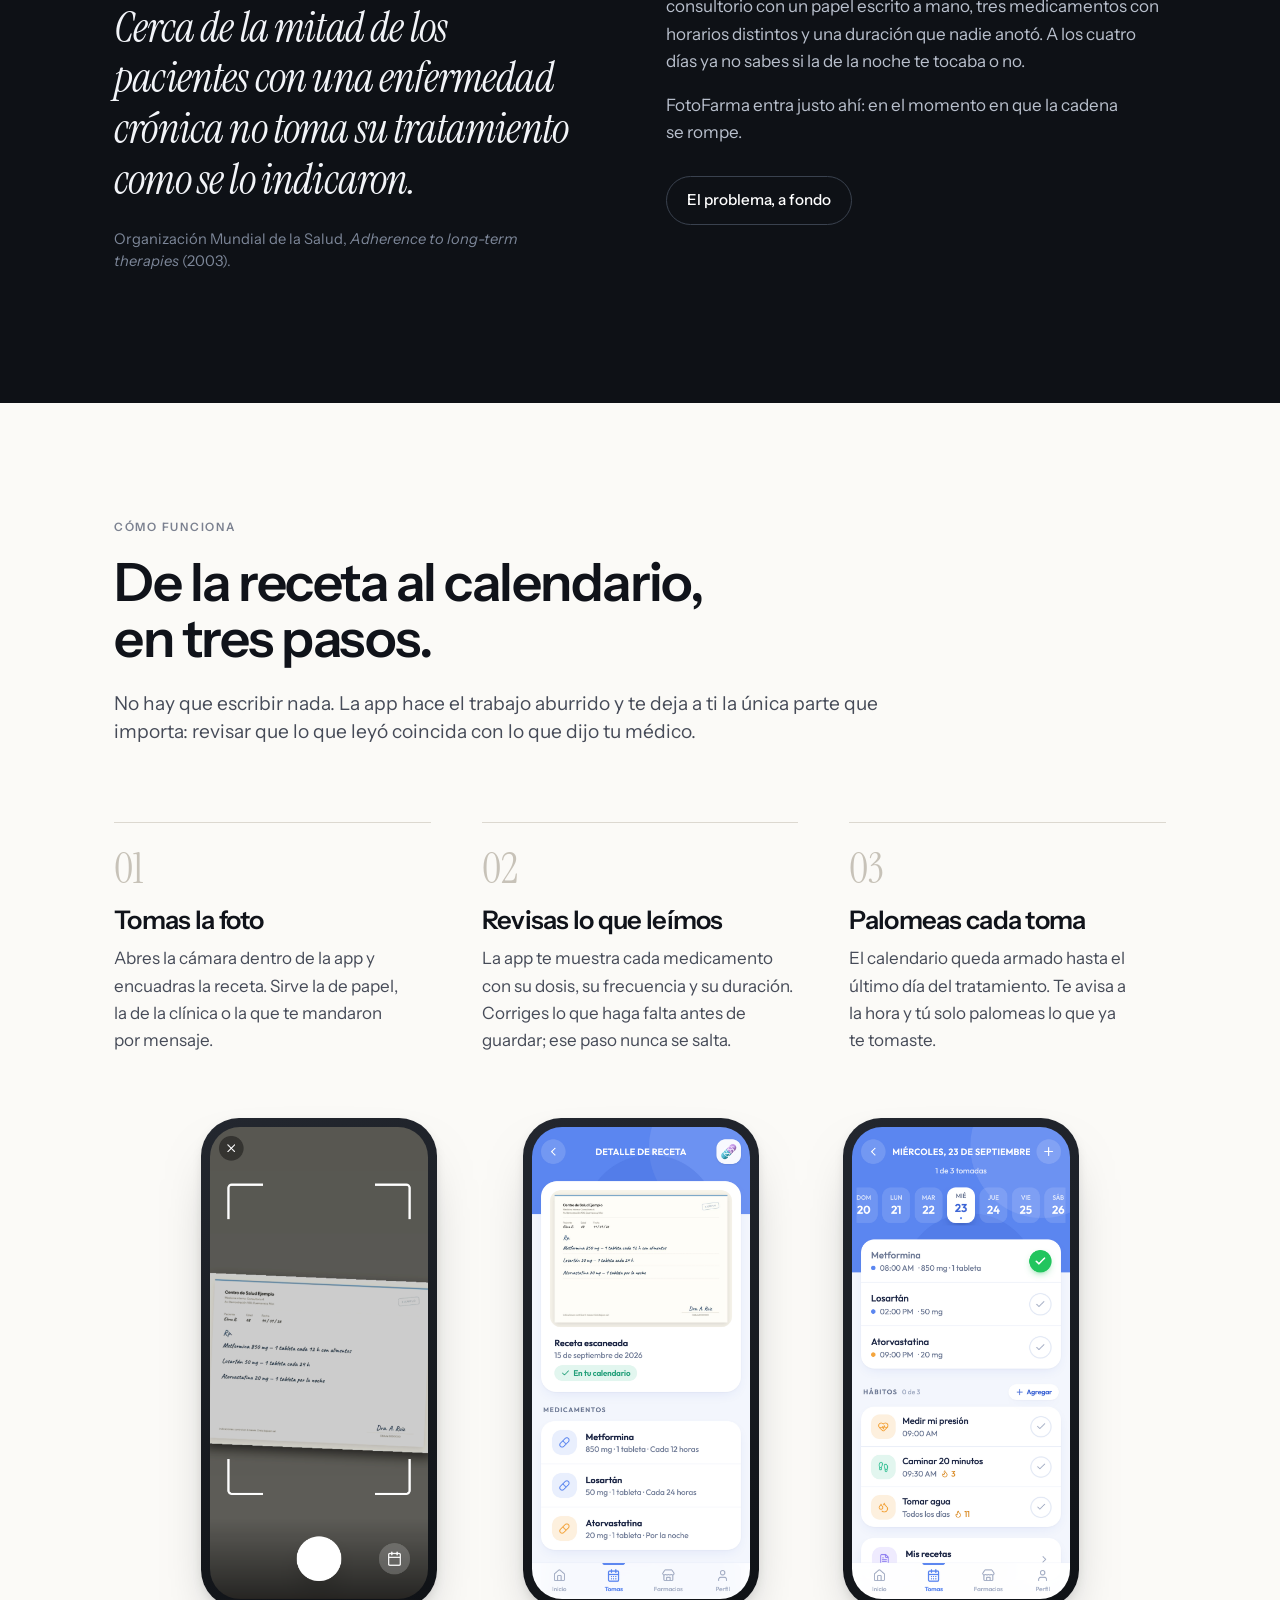
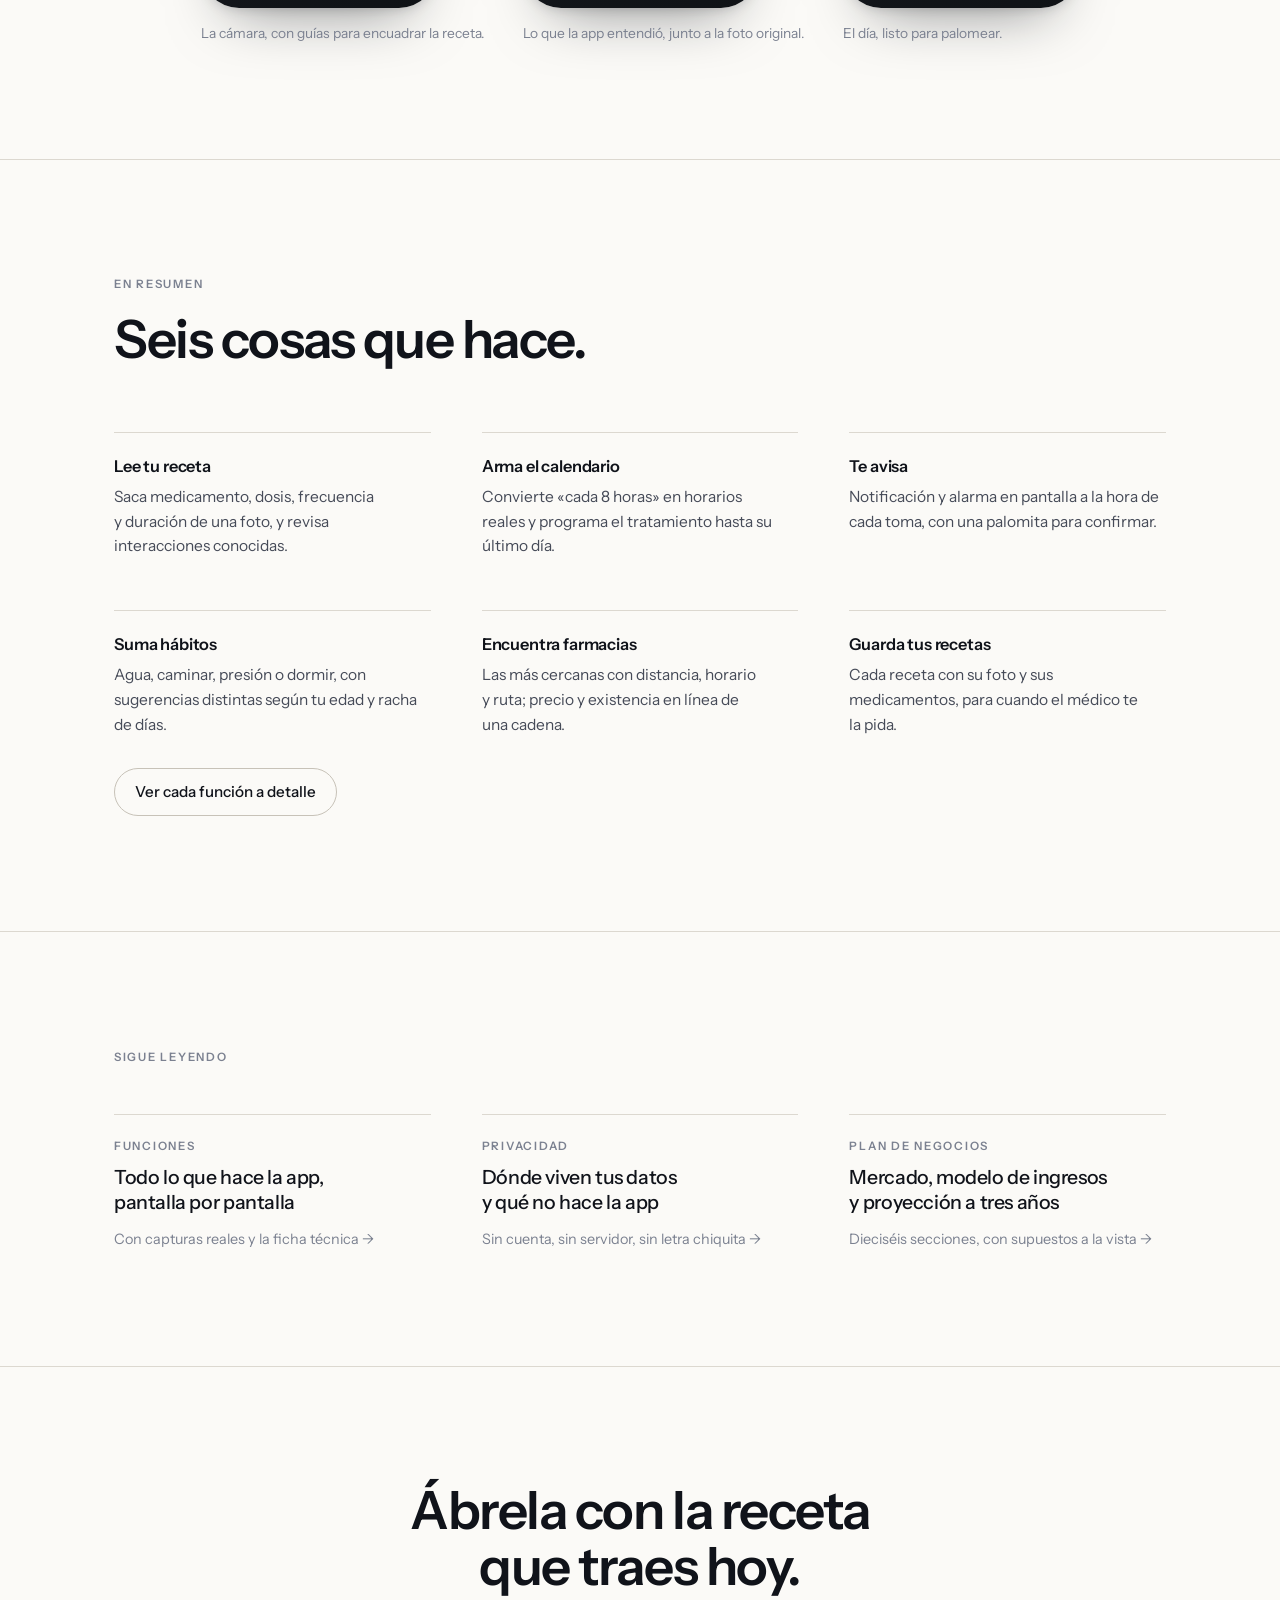
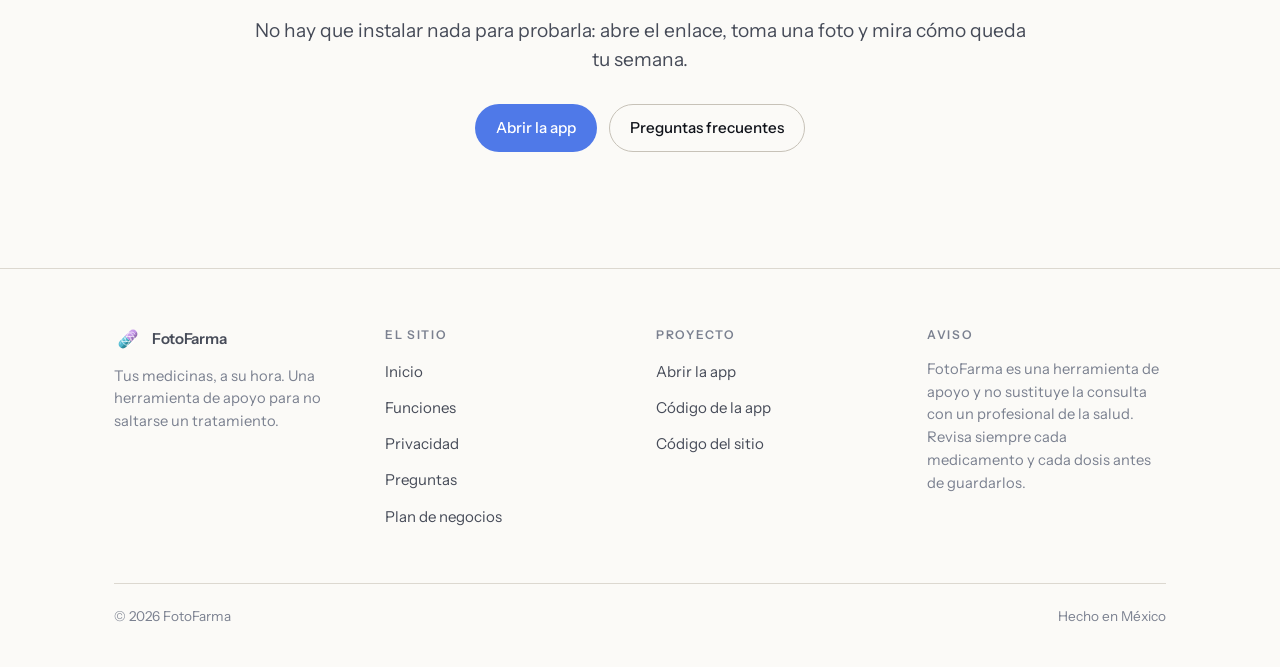
==== commit d4ca001c: "Divide el sitio en páginas y deja el inicio con lo principal Inicio: portada, el problema en corto, " ====
--- a/index.html
+++ b/index.html
@@ -4,11 +4,11 @@
 <meta charset="utf-8">
 <meta name="viewport" content="width=device-width, initial-scale=1">
 <title>FotoFarma — Tus medicinas, a su hora</title>
-<meta name="description" content="FotoFarma convierte la foto de una receta médica en un calendario de tomas con recordatorios, hábitos y búsqueda de farmacias cercanas. Sin cuenta y sin servidores: todo se guarda en tu teléfono.">
+<meta name="description" content="FotoFarma convierte la foto de una receta médica en un calendario de tomas con recordatorios, hábitos y búsqueda de farmacias cercanas. Sin cuenta y sin servidores.">
 <meta name="theme-color" content="#fbfaf7">
 <link rel="icon" href="assets/img/marca.svg" type="image/svg+xml">
 <meta property="og:title" content="FotoFarma — Tus medicinas, a su hora">
-<meta property="og:description" content="De la foto de tu receta a un calendario de tomas, en segundos. Sin cuenta, sin servidores, gratis.">
+<meta property="og:description" content="FotoFarma convierte la foto de una receta médica en un calendario de tomas con recordatorios, hábitos y búsqueda de farmacias cercanas. Sin cuenta y sin servidores.">
 <meta property="og:type" content="website">
 <link rel="preconnect" href="https://fonts.googleapis.com">
 <link rel="preconnect" href="https://fonts.gstatic.com" crossorigin>
@@ -17,15 +17,14 @@
 </head>
 <body>
 
-<header class="nav">
+<header class="nav no-imprimir">
   <div class="nav-caja">
     <a class="marca" href="./"><img src="assets/img/marca.svg" alt=""> FotoFarma</a>
     <nav class="nav-enlaces" aria-label="Principal">
-      <a href="#problema">El problema</a>
-      <a href="#como">Cómo funciona</a>
-      <a href="#funciones">Funciones</a>
-      <a href="#privacidad">Privacidad</a>
-      <a class="solo-movil" href="plan-de-negocios.html">Plan de negocios</a>
+      <a class="solo-movil" href="funciones.html">Funciones</a>
+      <a href="privacidad.html">Privacidad</a>
+      <a href="preguntas.html">Preguntas</a>
+      <a href="plan-de-negocios.html">Plan de negocios</a>
     </nav>
     <a class="boton" href="https://strattpllaner.github.io/Fotofarma2/" target="_blank" rel="noopener">Abrir la app</a>
   </div>
@@ -33,7 +32,6 @@
 
 <main>
 
-<!-- ============ PORTADA ============ -->
 <section class="portada">
   <div class="envoltura">
     <p class="rotulo">Adherencia al tratamiento · Hecho en México</p>
@@ -45,7 +43,7 @@
     </p>
     <div class="boton-fila">
       <a class="boton azul" href="https://strattpllaner.github.io/Fotofarma2/" target="_blank" rel="noopener">Abrir la app</a>
-      <a class="boton claro" href="#como">Ver cómo funciona</a>
+      <a class="boton claro" href="funciones.html">Ver las funciones</a>
     </div>
 
     <div class="dato-fila">
@@ -57,14 +55,13 @@
   </div>
 
   <div class="telefonos">
-    <div class="telefono secundario"><img src="assets/img/app-inicio.png" alt="Pantalla de inicio de FotoFarma con los anillos de tomas del día" width="780" height="1688" loading="eager"></div>
-    <div class="telefono"><img src="assets/img/app-calendario.png" alt="Calendario de tomas y hábitos del día" width="780" height="1688" loading="eager"></div>
+    <div class="telefono secundario"><img src="assets/img/app-inicio.png" alt="Pantalla de inicio de FotoFarma con los anillos de tomas del día" width="780" height="1688"></div>
+    <div class="telefono"><img src="assets/img/app-calendario.png" alt="Calendario de tomas y hábitos del día" width="780" height="1688"></div>
     <div class="telefono secundario"><img src="assets/img/app-farmacias.png" alt="Buscador de farmacias cercanas" width="780" height="1688" loading="lazy"></div>
   </div>
 </section>
 
-<!-- ============ PROBLEMA ============ -->
-<section id="problema" class="noche">
+<section class="noche">
   <div class="envoltura">
     <div class="rejilla rejilla-2 arriba">
       <div>
@@ -82,22 +79,17 @@
           escrito a mano, tres medicamentos con horarios distintos y una duración que nadie anotó.
           A los cuatro días ya no sabes si la de la noche te tocaba o no.
         </p>
-        <ul class="lista-marca" style="margin-top:26px">
-          <li>La letra del médico se vuelve ilegible en cuanto pasa una semana.</li>
-          <li>Las personas mayores suelen llevar varios tratamientos a la vez (polifarmacia), cada uno con su ritmo.</li>
-          <li>Quien cuida a otra persona administra tomas que no son suyas y no tiene dónde apuntarlas.</li>
-          <li>La receta de papel se pierde, se moja o se queda en la bolsa del pantalón.</li>
-        </ul>
-        <p style="margin-top:26px">
-          Saltarse tomas no solo es una molestia: es reingresos hospitalarios, tratamientos que se alargan
-          y dinero perdido en medicina que ya se compró.
-        </p>
-      </div>
-    </div>
-  </div>
-</section>
-
-<!-- ============ CÓMO FUNCIONA ============ -->
+        <p>
+          FotoFarma entra justo ahí: en el momento en que la cadena se rompe.
+        </p>
+        <div class="boton-fila">
+          <a class="boton claro" href="plan-de-negocios.html">El problema, a fondo</a>
+        </div>
+      </div>
+    </div>
+  </div>
+</section>
+
 <section id="como">
   <div class="envoltura">
     <p class="rotulo">Cómo funciona</p>
@@ -142,302 +134,47 @@
   </div>
 </section>
 
-<!-- ============ FUNCIONES ============ -->
-<section id="funciones" class="filo">
-  <div class="envoltura">
-    <p class="rotulo">Funciones</p>
-    <h2>Todo lo que hace la app.</h2>
-    <p class="entrada" style="margin-top:22px">Seis piezas, pensadas para que la primera vez que la abres ya sirva.</p>
-  </div>
-
-  <!-- 1 -->
-  <div class="envoltura" style="margin-top:clamp(56px,7vw,96px)">
-    <div class="rejilla rejilla-2">
-      <div>
-        <p class="rotulo">01 · Lectura de recetas</p>
-        <h3 style="font-size:clamp(1.6rem,3vw,2.3rem)">La receta se lee sola.</h3>
-        <p style="margin-top:16px;color:var(--tinta-70)">
-          Un modelo de inteligencia artificial lee la foto y saca los datos que importan.
-          Después audita la lista y te avisa si dos de tus medicamentos tienen una interacción conocida.
-        </p>
-        <ul class="lista-marca" style="margin-top:22px">
-          <li><b>Extrae</b> nombre, dosis, frecuencia, duración e indicaciones.</li>
-          <li><b>Calcula</b> las tomas: «cada 8 horas» se convierte en 08:00, 16:00 y 00:00, partiendo de la hora en que empieza tu día.</li>
-          <li><b>Programa</b> el tratamiento completo hasta su último día.</li>
-          <li><b>Guarda</b> la foto de la receta por si el médico te la pide después.</li>
-          <li><b>Exige revisión</b>: nada se guarda sin que tú lo confirmes.</li>
-        </ul>
-      </div>
-      <figure class="figura">
-        <div class="telefono solo" style="margin-inline:auto"><img src="assets/img/app-receta-detalle.png" alt="Receta escaneada con la lista de medicamentos" width="780" height="1688" loading="lazy"></div>
-      </figure>
-    </div>
-  </div>
-
-  <!-- 2 -->
-  <div class="envoltura" style="margin-top:clamp(64px,8vw,110px)">
-    <div class="rejilla rejilla-2 invertido">
-      <div>
-        <p class="rotulo">02 · Tomas y recordatorios</p>
-        <h3 style="font-size:clamp(1.6rem,3vw,2.3rem)">Un día a la vez.</h3>
-        <p style="margin-top:16px;color:var(--tinta-70)">
-          El calendario es una lista para palomear, no una hoja de cálculo. Arriba, la tira de días
-          para moverte a ayer o a mañana; abajo, lo que toca hoy.
-        </p>
-        <ul class="lista-marca" style="margin-top:22px">
-          <li>Aviso a la hora de cada toma, con alarma en pantalla que se queda hasta que la atiendes.</li>
-          <li>Palomeas con un toque; el anillo de la pantalla de inicio se llena solo.</li>
-          <li>Puedes agregar o editar una toma a mano, sin receta de por medio.</li>
-          <li>Funciona aunque cierres la app: al volver, el día sigue donde lo dejaste.</li>
-        </ul>
-      </div>
-      <figure class="figura">
-        <div class="telefono solo" style="margin-inline:auto"><img src="assets/img/app-inicio.png" alt="Pantalla de inicio con anillos de progreso y hábitos" width="780" height="1688" loading="lazy"></div>
-      </figure>
-    </div>
-  </div>
-
-  <!-- 3 -->
-  <div class="envoltura" style="margin-top:clamp(64px,8vw,110px)">
-    <div class="rejilla rejilla-2">
-      <div>
-        <p class="rotulo">03 · Hábitos</p>
-        <h3 style="font-size:clamp(1.6rem,3vw,2.3rem)">Lo que no viene en la receta.</h3>
-        <p style="margin-top:16px;color:var(--tinta-70)">
-          Tomar agua, caminar, medir la presión, dormir. Se palomean junto a las medicinas y
-          llevan su racha de días seguidos, porque un tratamiento casi nunca es solo la pastilla.
-        </p>
-        <ul class="lista-marca" style="margin-top:22px">
-          <li><b>Se ajustan a tu edad</b>: a un niño le propone jugar al aire libre y dormir nueve horas; a un adulto mayor, medir su presión y revisar el pastillero.</li>
-          <li>Eliges los días de la semana y una hora opcional.</li>
-          <li>La racha se mantiene aunque aún no palomees el día en curso.</li>
-          <li>Aparecen también en la pantalla de inicio, con su avance del día.</li>
-        </ul>
-      </div>
-      <figure class="figura">
-        <div class="telefono solo" style="margin-inline:auto"><img src="assets/img/app-habito.png" alt="Formulario para crear un hábito con icono, días y hora" width="780" height="1688" loading="lazy"></div>
-      </figure>
-    </div>
-  </div>
-
-  <!-- 4 -->
-  <div class="envoltura" style="margin-top:clamp(64px,8vw,110px)">
-    <div class="rejilla rejilla-2 invertido">
-      <div>
-        <p class="rotulo">04 · Farmacias</p>
-        <h3 style="font-size:clamp(1.6rem,3vw,2.3rem)">Cuando se te acaba a media noche.</h3>
-        <p style="margin-top:16px;color:var(--tinta-70)">
-          Con tu ubicación, la app lista las farmacias más cercanas con su distancia, su horario
-          y el enlace para llegar. Para algunas cadenas consulta además precio y existencia en línea.
-        </p>
-        <ul class="lista-marca" style="margin-top:22px">
-          <li>Datos de farmacias tomados de OpenStreetMap: incluye las de barrio, no solo las cadenas grandes.</li>
-          <li>Consulta de precio y existencia en Farmacias del Ahorro; Similares y Benavides están en camino.</li>
-          <li>Busca por el nombre del medicamento o eligiendo uno de los tuyos.</li>
-          <li><b>La app no vende nada</b> ni aparta producto: te dice a dónde ir y sugiere llamar antes.</li>
-        </ul>
-      </div>
-      <figure class="figura">
-        <div class="telefono solo" style="margin-inline:auto"><img src="assets/img/app-farmacias.png" alt="Pantalla de farmacias cercanas" width="780" height="1688" loading="lazy"></div>
-      </figure>
-    </div>
-  </div>
-
-  <!-- 5 y 6 -->
-  <div class="envoltura" style="margin-top:clamp(64px,8vw,110px)">
-    <div class="rejilla rejilla-2">
-      <div>
-        <p class="rotulo">05 · Tus recetas</p>
-        <h3 style="font-size:clamp(1.6rem,3vw,2.3rem)">El historial que el papel nunca tuvo.</h3>
-        <p style="margin-top:16px;color:var(--tinta-70)">
-          Cada receta escaneada queda guardada con su foto, su fecha y los medicamentos que se
-          dieron de alta. Si borras una receta, sus tomas se van con ella.
-        </p>
-      </div>
-      <div>
-        <p class="rotulo">06 · Perfil</p>
-        <h3 style="font-size:clamp(1.6rem,3vw,2.3rem)">Tú decides todo.</h3>
-        <p style="margin-top:16px;color:var(--tinta-70)">
-          Tu nombre, tu edad, a qué hora empieza tu día —de ahí salen los horarios de las tomas—,
-          los avisos, instalar la app en la pantalla de inicio y un botón para borrar absolutamente todo.
-        </p>
-      </div>
-    </div>
-  </div>
-</section>
-
-<!-- ============ HECHA PARA CUALQUIERA ============ -->
 <section class="filo">
   <div class="envoltura">
-    <p class="rotulo">Diseño y accesibilidad</p>
-    <h2>Hecha para el teléfono<br>que la gente ya trae.</h2>
-
-    <div class="rejilla rejilla-4" style="margin-top:clamp(44px,5vw,72px)">
-      <div class="ficha revela">
-        <h4>Se instala como app</h4>
-        <p>Desde el navegador queda en la pantalla de inicio, con su icono y su pantalla de bienvenida. No hace falta tienda de apps.</p>
-      </div>
-      <div class="ficha revela">
-        <h4>Ocupa toda la pantalla</h4>
-        <p>Celular, tablet o computadora: la interfaz se reacomoda en vez de quedarse como una columna angosta.</p>
-      </div>
-      <div class="ficha revela">
-        <h4>Letra grande y botones amplios</h4>
-        <p>Pensada para manos de 70 años: los controles de palomear miden más de 40 píxeles y el contraste es alto.</p>
-      </div>
-      <div class="ficha revela">
-        <h4>Ligera de verdad</h4>
-        <p>Pesa alrededor de 165 KB comprimida y guarda los datos localmente, así que responde igual con mala señal.</p>
-      </div>
-    </div>
-  </div>
-</section>
-
-<!-- ============ PRIVACIDAD ============ -->
-<section id="privacidad" class="noche">
-  <div class="envoltura">
-    <div class="rejilla rejilla-2 arriba">
-      <div>
-        <p class="rotulo">Privacidad</p>
-        <h2>Tus datos no viven<br>en nuestro servidor.</h2>
-        <p style="margin-top:24px">
-          Porque no hay servidor. FotoFarma es una app que corre entera en tu teléfono: las recetas,
-          las tomas y los hábitos se guardan en el almacenamiento del navegador de tu dispositivo.
-        </p>
-      </div>
-      <div>
-        <ul class="lista-marca">
-          <li><b>Sin cuenta.</b> No pedimos correo, teléfono ni contraseña. No hay perfiles que vender.</li>
-          <li><b>Sin base de datos nuestra.</b> Nadie —nosotros incluidos— puede ver tus tomas.</li>
-          <li><b>La ubicación</b> se pide solo cuando tocas «buscar farmacias» y no se guarda.</li>
-          <li><b>La foto de la receta</b> sí sale del teléfono en un caso: se envía al servicio de inteligencia artificial que la lee, y solo en ese momento. No se sube a ningún otro lado.</li>
-          <li><b>Borrar es borrar.</b> Un botón en Perfil elimina recetas, tomas y hábitos de este dispositivo, sin copias.</li>
-        </ul>
-        <p class="chico" style="margin-top:24px">
-          Como todo vive en el dispositivo, si borras los datos del navegador o cambias de teléfono,
-          la información no te sigue. El respaldo opcional está en la hoja de ruta.
-        </p>
-      </div>
-    </div>
-  </div>
-</section>
-
-<!-- ============ FICHA TÉCNICA ============ -->
+    <p class="rotulo">En resumen</p>
+    <h2>Seis cosas que hace.</h2>
+    <div class="rejilla rejilla-3" style="margin-top:clamp(40px,5vw,64px)">
+      <div class="ficha revela"><h4>Lee tu receta</h4><p>Saca medicamento, dosis, frecuencia y duración de una foto, y revisa interacciones conocidas.</p></div>
+      <div class="ficha revela"><h4>Arma el calendario</h4><p>Convierte «cada 8 horas» en horarios reales y programa el tratamiento hasta su último día.</p></div>
+      <div class="ficha revela"><h4>Te avisa</h4><p>Notificación y alarma en pantalla a la hora de cada toma, con una palomita para confirmar.</p></div>
+      <div class="ficha revela"><h4>Suma hábitos</h4><p>Agua, caminar, presión o dormir, con sugerencias distintas según tu edad y racha de días.</p></div>
+      <div class="ficha revela"><h4>Encuentra farmacias</h4><p>Las más cercanas con distancia, horario y ruta; precio y existencia en línea de una cadena.</p></div>
+      <div class="ficha revela"><h4>Guarda tus recetas</h4><p>Cada receta con su foto y sus medicamentos, para cuando el médico te la pida.</p></div>
+    </div>
+    <div class="boton-fila">
+      <a class="boton claro" href="funciones.html">Ver cada función a detalle</a>
+    </div>
+  </div>
+</section>
+
 <section class="filo">
   <div class="envoltura">
-    <p class="rotulo">Ficha técnica</p>
-    <h2>Cómo está construida.</h2>
-    <div class="tabla-caja">
-      <table>
-        <caption>Estado a septiembre de 2026.</caption>
-        <tbody>
-          <tr><th scope="row">Plataforma</th><td>Aplicación web progresiva (PWA). Funciona en iPhone, Android, iPad y computadora desde el navegador; se instala en la pantalla de inicio.</td></tr>
-          <tr><th scope="row">Interfaz</th><td>React 19 con Vite y Tailwind CSS 4. Animaciones con Motion.</td></tr>
-          <tr><th scope="row">Almacenamiento</th><td>Local, en el dispositivo (localStorage), con una capa que imita la API de Firestore por si en el futuro hay respaldo en la nube.</td></tr>
-          <tr><th scope="row">Lectura de recetas</th><td>Google Gemini (modelo Flash) llamado directamente desde el navegador, en modo streaming.</td></tr>
-          <tr><th scope="row">Farmacias</th><td>OpenStreetMap vía Overpass para ubicación y horarios; catálogo en línea de Farmacias del Ahorro para precio y existencia.</td></tr>
-          <tr><th scope="row">Avisos</th><td>Notificaciones del sistema más una alarma en pantalla con sonido y confirmación.</td></tr>
-          <tr><th scope="row">Distribución</th><td>Sitio estático publicado en GitHub Pages. Cada cambio se despliega solo al subir el código.</td></tr>
-          <tr><th scope="row">Peso</th><td>≈165 KB comprimidos (JavaScript y CSS).</td></tr>
-          <tr><th scope="row">Idioma</th><td>Español de México.</td></tr>
-          <tr><th scope="row">Costo de operación</th><td>Hospedaje gratuito; el único costo variable es la lectura de recetas con IA.</td></tr>
-        </tbody>
-      </table>
-    </div>
-  </div>
-</section>
-
-<!-- ============ LÍMITES ============ -->
-<section class="filo">
-  <div class="envoltura">
-    <div class="rejilla rejilla-2 arriba">
-      <div>
-        <p class="rotulo">Honestidad</p>
-        <h2>Lo que FotoFarma<br>no es.</h2>
-      </div>
-      <div>
-        <ul class="lista-marca">
-          <li><b>No es un dispositivo médico</b> ni sustituye a tu médico o a tu farmacéutico.</li>
-          <li><b>No diagnostica ni receta.</b> Solo organiza lo que ya te indicaron.</li>
-          <li><b>La IA se equivoca.</b> Puede confundir una dosis o un nombre parecido; por eso la revisión antes de guardar es obligatoria y la app lo repite cada vez.</li>
-          <li><b>La revisión de interacciones</b> busca casos conocidos y no cubre todos los posibles.</li>
-          <li><b>Precios y existencias</b> son informativos y cambian sin aviso: conviene llamar a la farmacia antes de ir.</li>
-        </ul>
-      </div>
-    </div>
-  </div>
-</section>
-
-<!-- ============ PLAN DE NEGOCIOS ============ -->
-<section class="noche">
-  <div class="envoltura">
-    <div class="rejilla rejilla-2 arriba">
-      <div>
-        <p class="rotulo">Plan de negocios</p>
-        <h2>El producto es la mitad;<br>aquí está la otra.</h2>
-        <p style="margin-top:24px">
-          Mercado, modelo de ingresos, costos unitarios, competencia, proyección a tres años,
-          riesgos y hoja de ruta. Todo con sus supuestos a la vista para que cualquiera pueda discutirlos.
-        </p>
-        <div class="boton-fila">
-          <a class="boton" href="plan-de-negocios.html">Leer el plan completo</a>
-        </div>
-      </div>
-      <div>
-        <ul class="lista-marca">
-          <li><b>Gratis siempre</b> lo que salva tratamientos: escanear, recordar y palomear.</li>
-          <li><b>FotoFarma Plus</b> para quien quiere respaldo, historial y reportes para el médico.</li>
-          <li><b>Licencias</b> para clínicas, asilos y programas de salud que necesitan ver adherencia.</li>
-          <li><b>Alianzas con farmacias</b> por surtido, nunca por venta de datos personales.</li>
-        </ul>
-      </div>
-    </div>
-  </div>
-</section>
-
-<!-- ============ PREGUNTAS ============ -->
-<section class="filo">
-  <div class="envoltura" style="max-width:920px">
-    <p class="rotulo">Preguntas</p>
-    <h2>Lo que todos preguntan.</h2>
-    <div style="margin-top:clamp(36px,4vw,56px)">
-      <details>
-        <summary>¿Tengo que crear una cuenta?</summary>
-        <p>No. Abres la app y ya está. No hay registro, ni correo, ni contraseña: los datos se guardan en tu propio teléfono.</p>
-      </details>
-      <details>
-        <summary>¿Cuánto cuesta?</summary>
-        <p>Nada. Las funciones que ayudan a no saltarse una toma son gratuitas y seguirán siéndolo. Lo que se cobrará en el futuro son extras como el respaldo en la nube y los reportes para el médico.</p>
-      </details>
-      <details>
-        <summary>¿Qué pasa si la IA lee mal mi receta?</summary>
-        <p>Por eso la app te muestra lo que entendió antes de guardar nada y te deja corregir cada campo. Si algo no coincide con lo que dijo tu médico, tú mandas. La app avisa en todo momento que es una herramienta de apoyo, no un dispositivo médico.</p>
-      </details>
-      <details>
-        <summary>¿Funciona sin internet?</summary>
-        <p>Una vez abierta, el calendario, las tomas y los hábitos funcionan sin conexión, porque viven en tu dispositivo. Necesitas internet para dos cosas: leer una receta nueva con IA y buscar farmacias.</p>
-      </details>
-      <details>
-        <summary>¿Sirve para cuidar a alguien más?</summary>
-        <p>Hoy la app está pensada para una persona por dispositivo, y muchas familias la usan en el teléfono de quien cuida. Los perfiles de cuidador, con varios pacientes y avisos a un familiar, son la siguiente función en la lista.</p>
-      </details>
-      <details>
-        <summary>¿De dónde salen las farmacias y los precios?</summary>
-        <p>Las farmacias vienen de OpenStreetMap, un mapa abierto que incluye tanto cadenas como farmacias de barrio. Los precios y existencias se consultan en el catálogo público en línea de la cadena; son informativos y pueden cambiar.</p>
-      </details>
-      <details>
-        <summary>¿Está en la App Store o en Google Play?</summary>
-        <p>Todavía no. Se instala directo desde el navegador en dos toques, lo que permite actualizarla el mismo día que se corrige algo. Publicarla en las tiendas está en la hoja de ruta.</p>
-      </details>
-      <details>
-        <summary>¿Quién está detrás?</summary>
-        <p>Un equipo mexicano que construyó la app completa —producto, diseño y desarrollo— y la mantiene con código abierto. El detalle está en el plan de negocios.</p>
-      </details>
-    </div>
-  </div>
-</section>
-
-<!-- ============ CIERRE ============ -->
+    <p class="rotulo">Sigue leyendo</p>
+    <div class="rejilla rejilla-3" style="margin-top:clamp(32px,4vw,48px)">
+      <a class="tarjeta-enlace revela" href="funciones.html">
+        <span class="rotulo" style="margin:0 0 10px">Funciones</span>
+        <span class="tarjeta-titulo">Todo lo que hace la app, pantalla por pantalla</span>
+        <span class="tarjeta-pie">Con capturas reales y la ficha técnica →</span>
+      </a>
+      <a class="tarjeta-enlace revela" href="privacidad.html">
+        <span class="rotulo" style="margin:0 0 10px">Privacidad</span>
+        <span class="tarjeta-titulo">Dónde viven tus datos y qué no hace la app</span>
+        <span class="tarjeta-pie">Sin cuenta, sin servidor, sin letra chiquita →</span>
+      </a>
+      <a class="tarjeta-enlace revela" href="plan-de-negocios.html">
+        <span class="rotulo" style="margin:0 0 10px">Plan de negocios</span>
+        <span class="tarjeta-titulo">Mercado, modelo de ingresos y proyección a tres años</span>
+        <span class="tarjeta-pie">Dieciséis secciones, con supuestos a la vista →</span>
+      </a>
+    </div>
+  </div>
+</section>
+
 <section class="filo">
   <div class="envoltura" style="text-align:center">
     <h2 style="max-width:16ch;margin-inline:auto">Ábrela con la receta que traes hoy.</h2>
@@ -446,14 +183,14 @@
     </p>
     <div class="boton-fila" style="justify-content:center">
       <a class="boton azul" href="https://strattpllaner.github.io/Fotofarma2/" target="_blank" rel="noopener">Abrir la app</a>
-      <a class="boton claro" href="plan-de-negocios.html">Ver el plan de negocios</a>
+      <a class="boton claro" href="preguntas.html">Preguntas frecuentes</a>
     </div>
   </div>
 </section>
 
 </main>
 
-<footer class="pie">
+<footer class="pie no-imprimir">
   <div class="envoltura">
     <div class="pie-cols">
       <div>
@@ -461,19 +198,21 @@
         <p class="chico" style="max-width:30ch">Tus medicinas, a su hora. Una herramienta de apoyo para no saltarse un tratamiento.</p>
       </div>
       <div>
-        <h5>Producto</h5>
+        <h5>El sitio</h5>
         <ul>
-          <li><a href="#como">Cómo funciona</a></li>
-          <li><a href="#funciones">Funciones</a></li>
-          <li><a href="#privacidad">Privacidad</a></li>
-          <li><a href="https://strattpllaner.github.io/Fotofarma2/" target="_blank" rel="noopener">Abrir la app</a></li>
+          <li><a href="./">Inicio</a></li>
+          <li><a href="funciones.html">Funciones</a></li>
+          <li><a href="privacidad.html">Privacidad</a></li>
+          <li><a href="preguntas.html">Preguntas</a></li>
+          <li><a href="plan-de-negocios.html">Plan de negocios</a></li>
         </ul>
       </div>
       <div>
         <h5>Proyecto</h5>
         <ul>
-          <li><a class="solo-movil" href="plan-de-negocios.html">Plan de negocios</a></li>
+          <li><a href="https://strattpllaner.github.io/Fotofarma2/" target="_blank" rel="noopener">Abrir la app</a></li>
           <li><a href="https://github.com/StrattPllaner/Fotofarma2" target="_blank" rel="noopener">Código de la app</a></li>
+          <li><a href="https://github.com/StrattPllaner/fotofarma-web" target="_blank" rel="noopener">Código del sitio</a></li>
         </ul>
       </div>
       <div>
--- a/assets/estilos.css
+++ b/assets/estilos.css
@@ -173,6 +173,11 @@
 @media (max-width: 859px) {
   .nav-enlaces { display: flex; margin-left: auto; }
   .nav-enlaces a:not(.solo-movil) { display: none; }
+}
+@media (max-width: 520px) {
+  .nav-caja { gap: 14px; }
+  .nav .boton { padding: 9px 15px; font-size: 0.88rem; }
+  .nav-enlaces { font-size: 0.88rem; }
 }
 .nav .boton { margin-left: auto; }
 @media (min-width: 860px) { .nav .boton { margin-left: 8px; } }
@@ -192,6 +197,7 @@
   font-size: 0.95rem;
   font-weight: 500;
   text-decoration: none;
+  white-space: nowrap;
   cursor: pointer;
   transition: transform .16s ease, background .2s ease, border-color .2s ease, color .2s ease;
 }
@@ -534,3 +540,64 @@
   table { page-break-inside: avoid; }
   a { text-decoration: none; color: #000; }
 }
+
+/* ---------- Tarjetas que llevan a otra página ---------- */
+
+.tarjeta-enlace {
+  display: flex;
+  flex-direction: column;
+  padding-top: 22px;
+  border-top: 1px solid var(--linea);
+  text-decoration: none;
+  color: inherit;
+  transition: border-color .25s ease;
+}
+.tarjeta-enlace:hover { border-color: var(--tinta); }
+.tarjeta-titulo {
+  font-size: 1.22rem;
+  font-weight: 500;
+  letter-spacing: -0.02em;
+  line-height: 1.25;
+  text-wrap: balance;
+}
+.tarjeta-pie {
+  margin-top: 14px;
+  font-size: 0.9rem;
+  color: var(--tinta-45);
+  transition: color .25s ease;
+}
+.tarjeta-enlace:hover .tarjeta-pie { color: var(--azul-oscuro); }
+
+/* ---------- Enlace grande al final de cada página ---------- */
+
+.siguiente {
+  display: grid;
+  grid-template-columns: 1fr auto;
+  align-items: end;
+  gap: 8px 24px;
+  padding-top: 26px;
+  border-top: 1px solid var(--linea);
+  text-decoration: none;
+  color: inherit;
+  transition: border-color .25s ease;
+}
+.siguiente .rotulo { grid-column: 1; }
+.siguiente-titulo {
+  grid-column: 1;
+  font-size: clamp(1.7rem, 4vw, 2.9rem);
+  font-weight: 600;
+  letter-spacing: -0.03em;
+  line-height: 1.05;
+}
+.siguiente-flecha {
+  grid-column: 2;
+  grid-row: 1 / span 2;
+  align-self: center;
+  font-size: clamp(1.6rem, 3vw, 2.4rem);
+  color: var(--tinta-45);
+  transition: transform .25s var(--ease-out), color .25s ease;
+}
+.siguiente:hover { border-color: var(--tinta); }
+.siguiente:hover .siguiente-flecha { transform: translateX(8px); color: var(--tinta); }
+
+.titulo-funcion { font-size: clamp(1.6rem, 3vw, 2.3rem); }
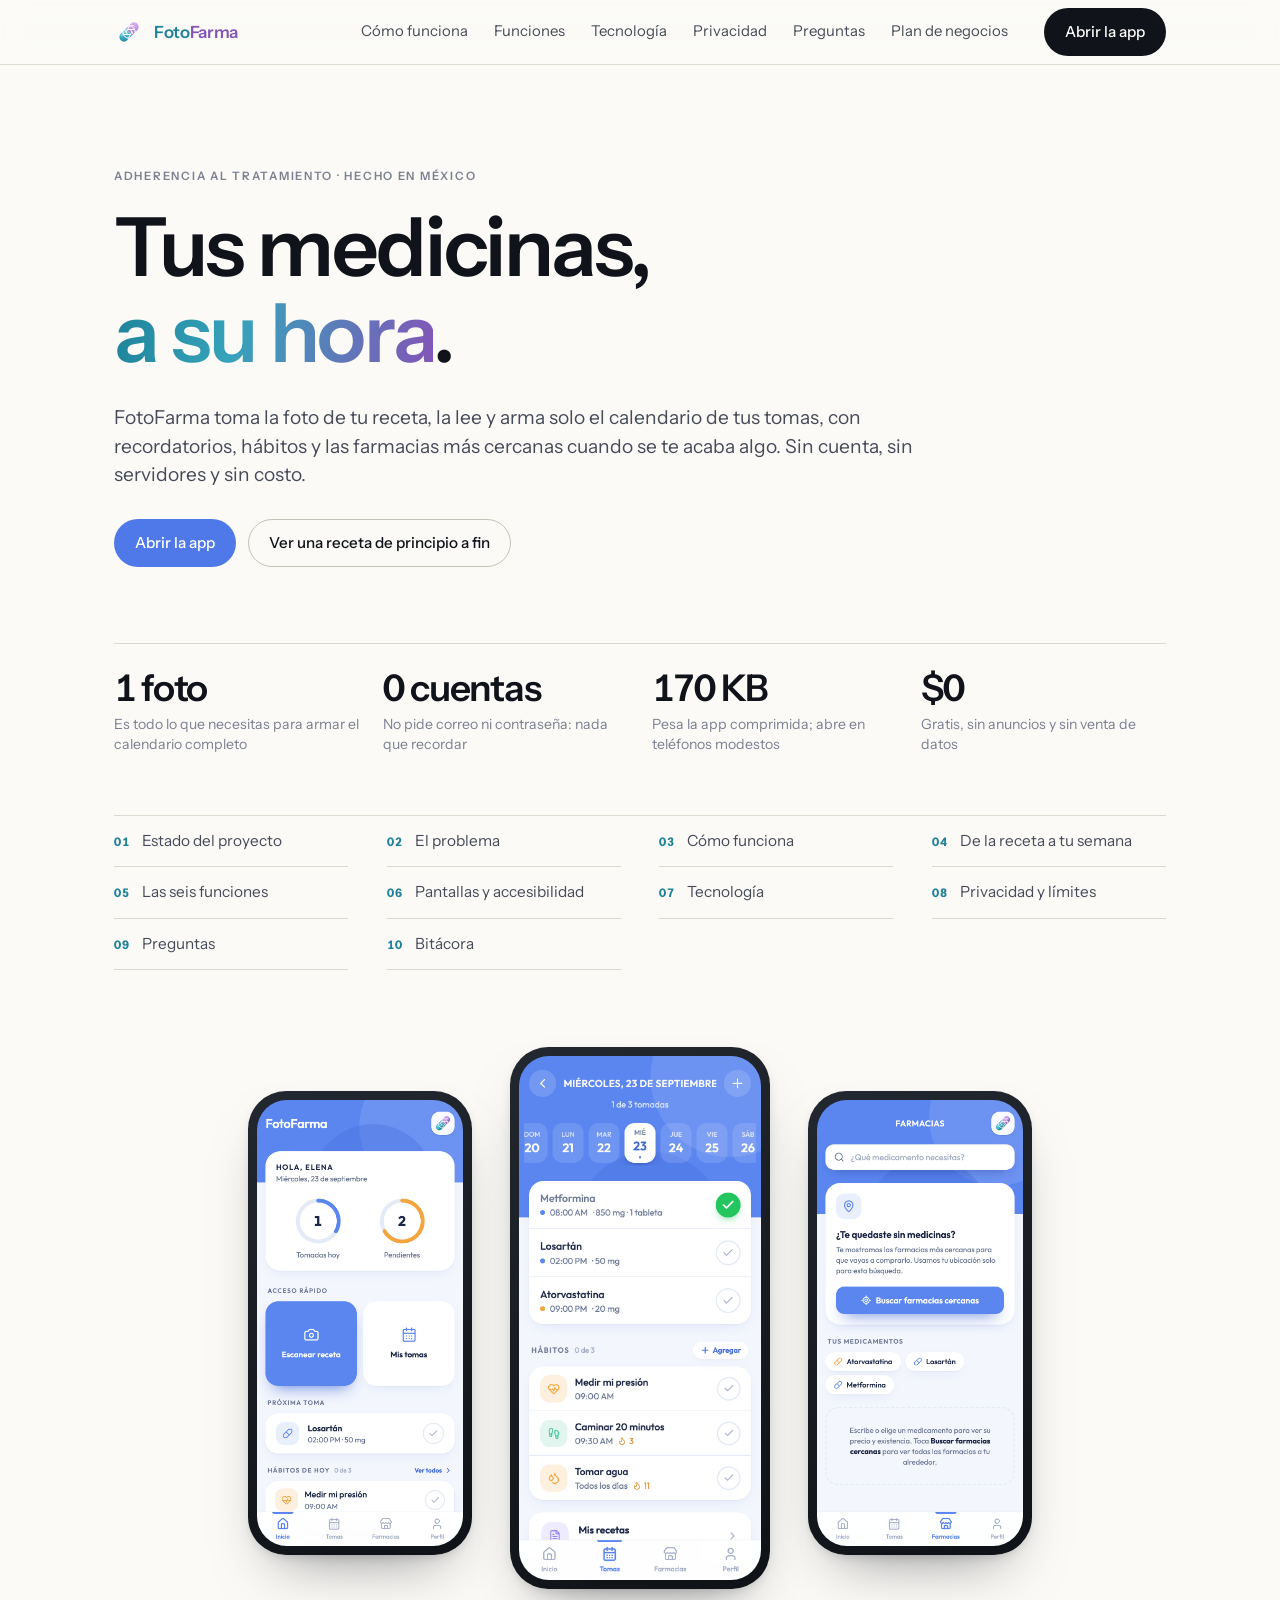
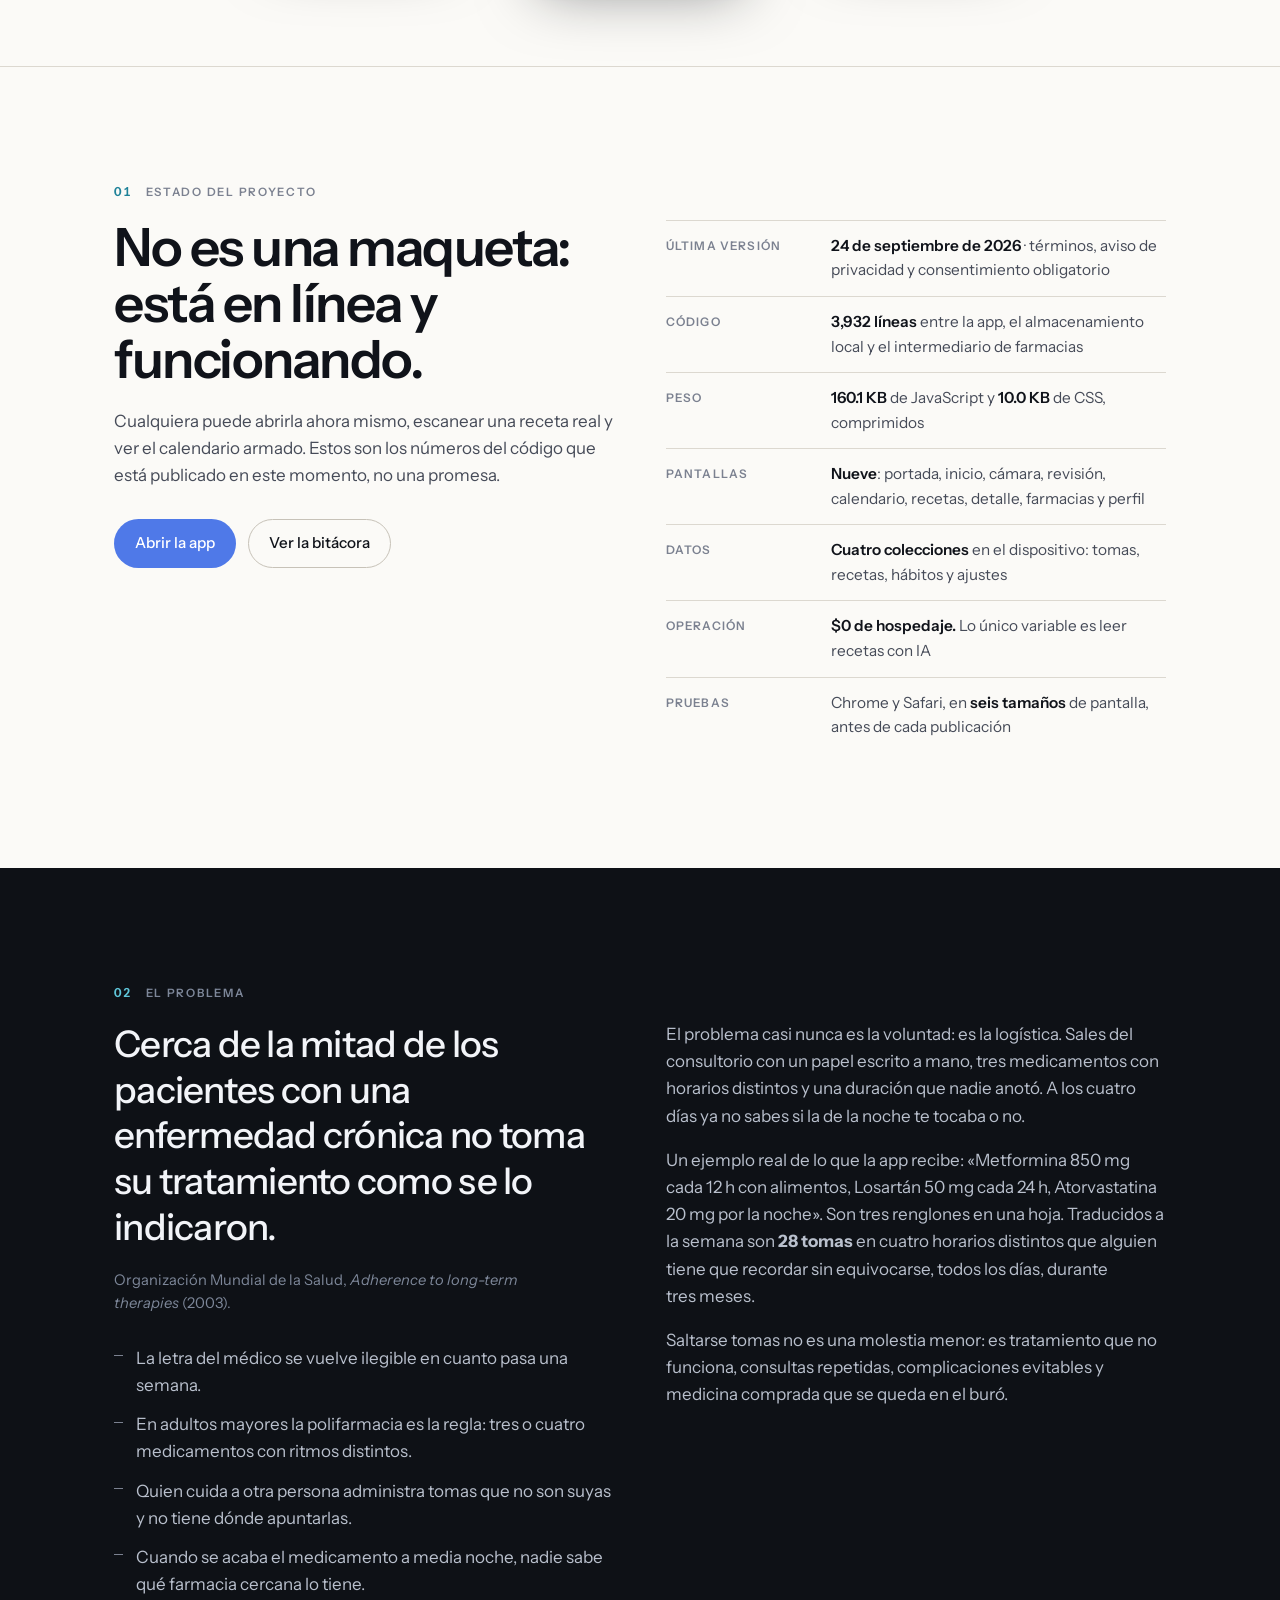
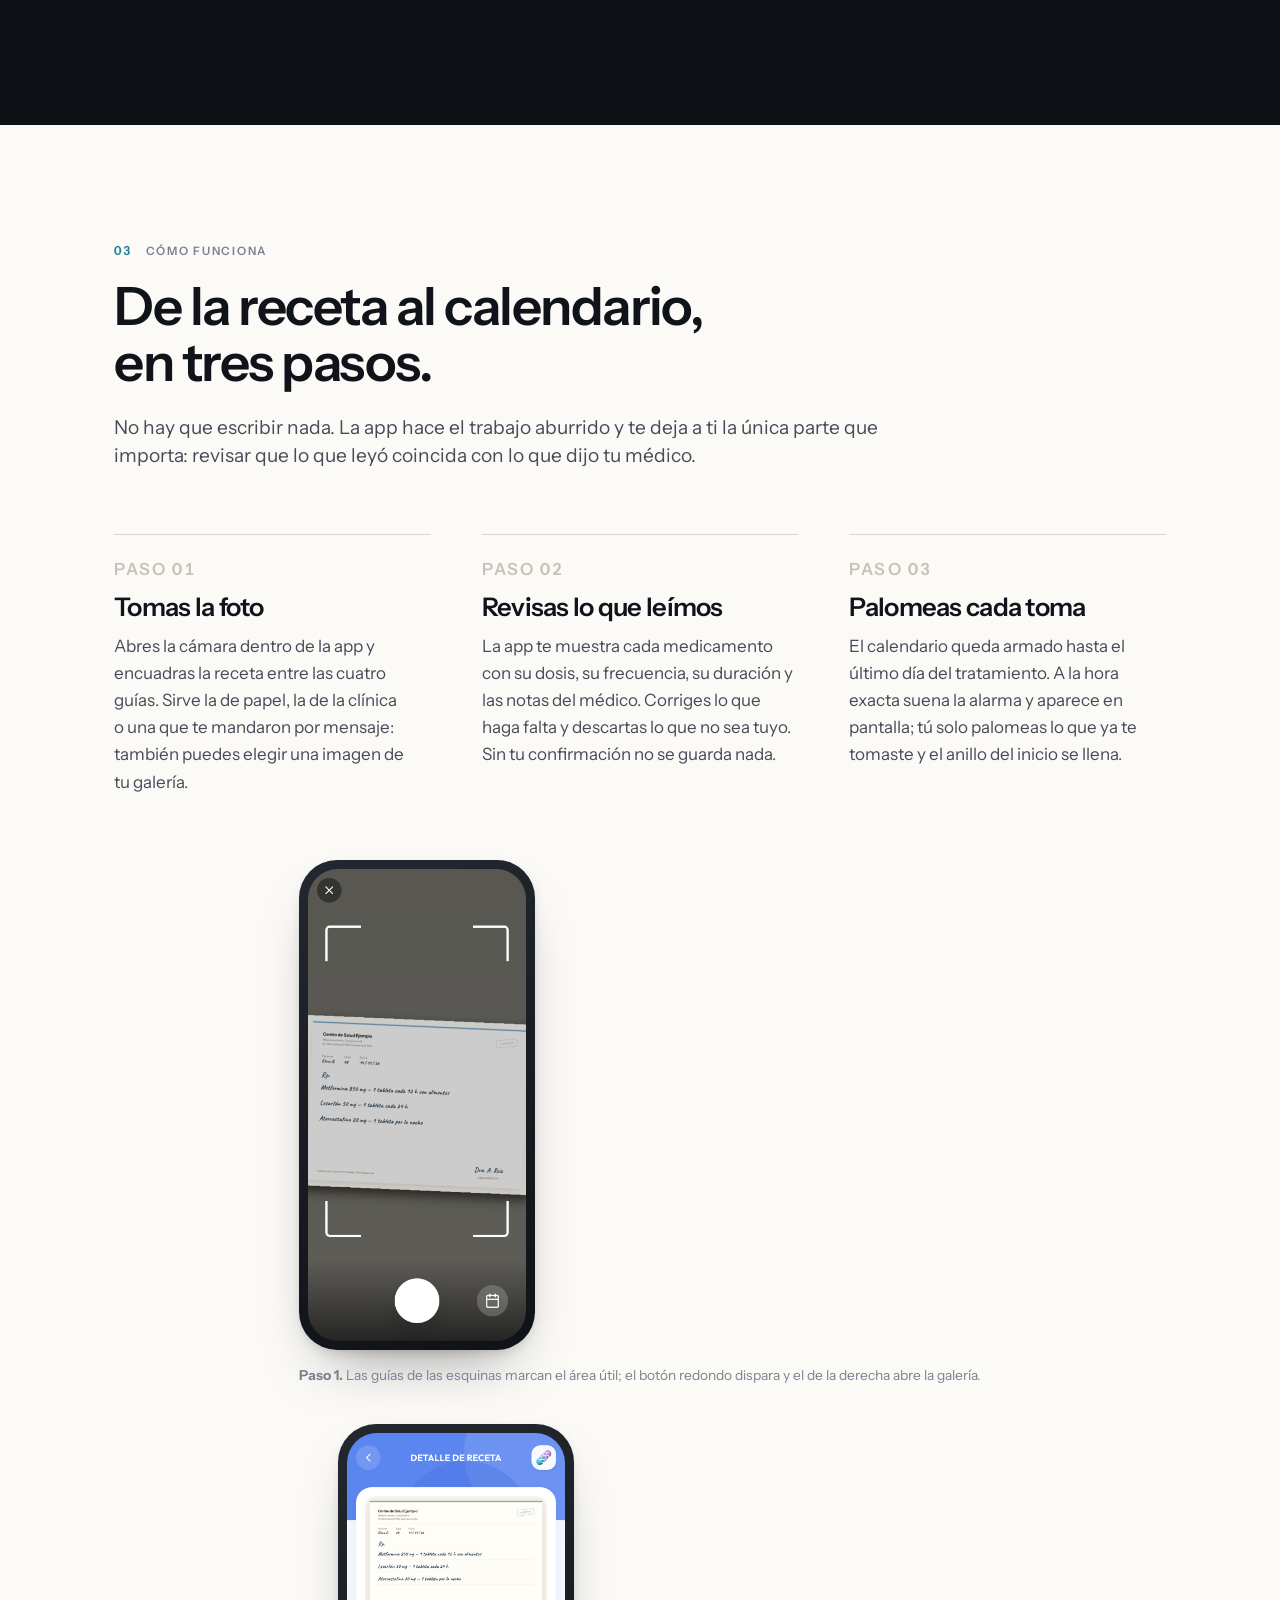
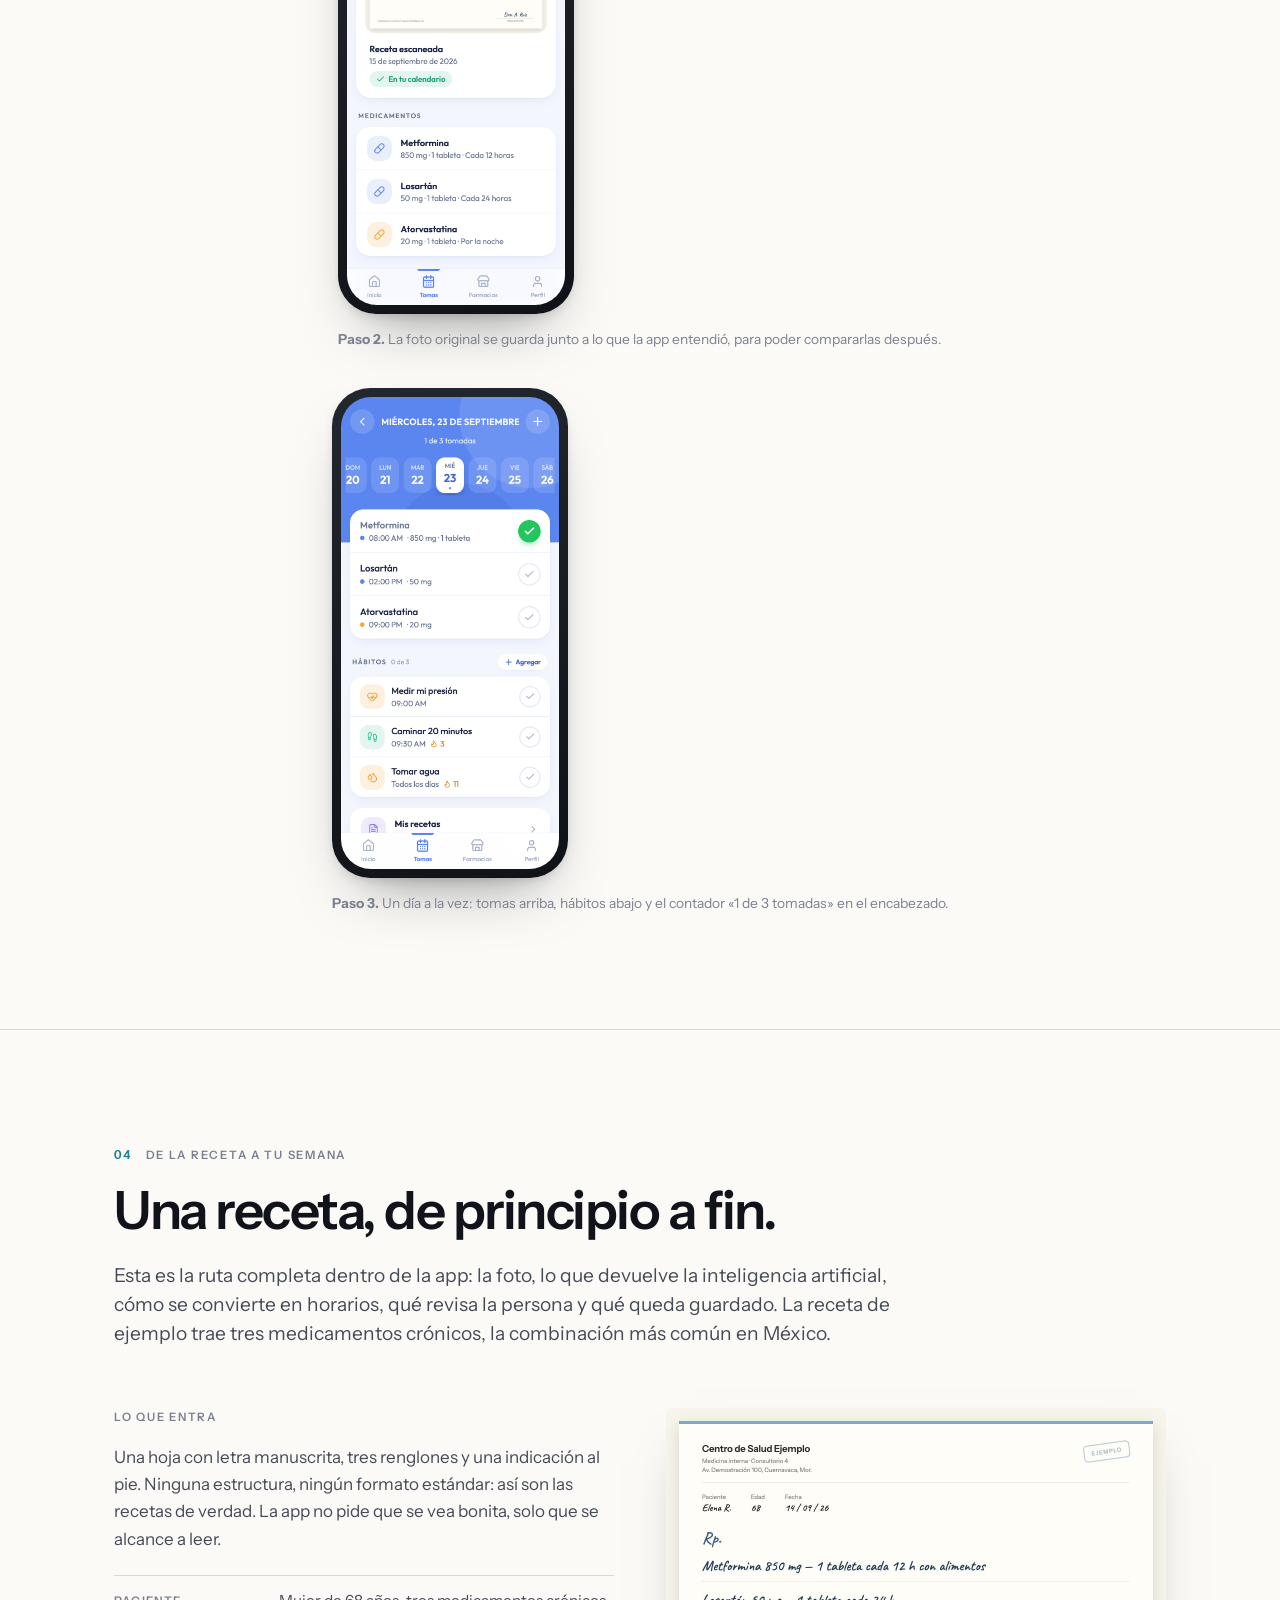
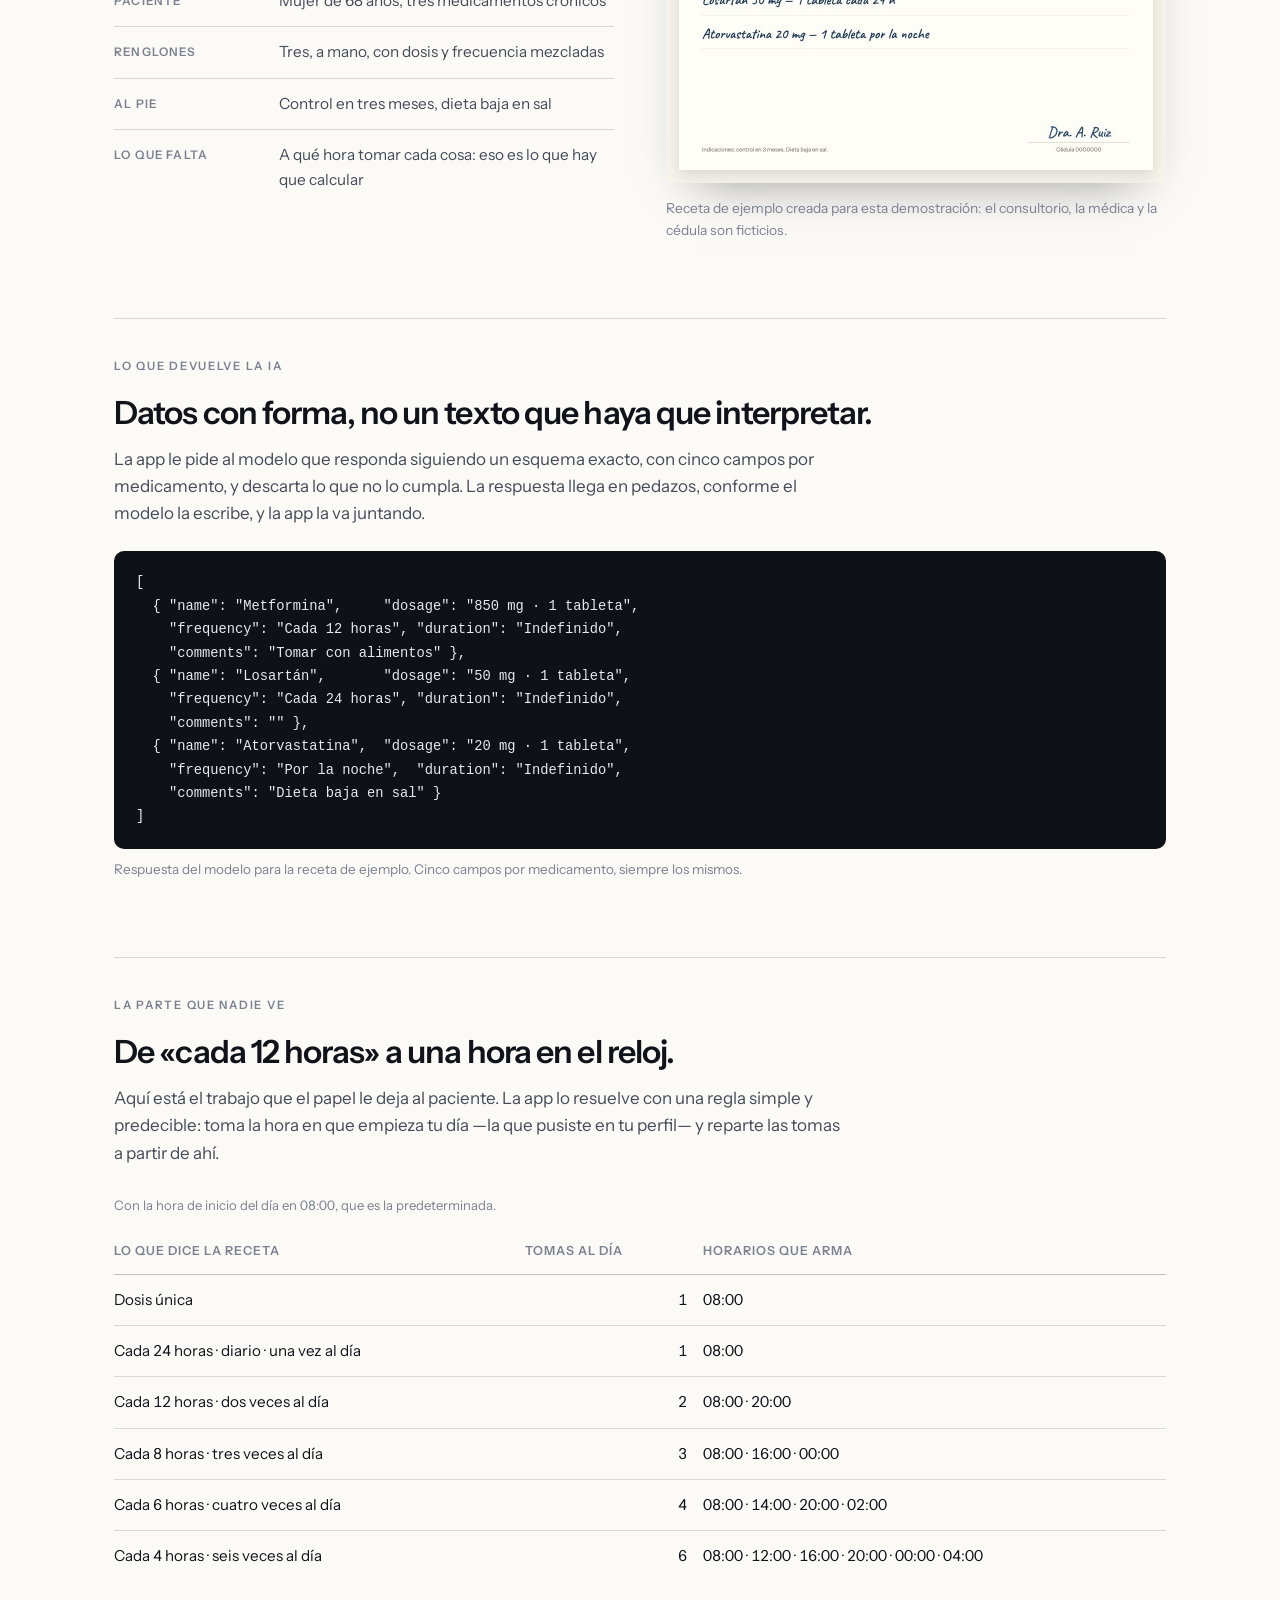
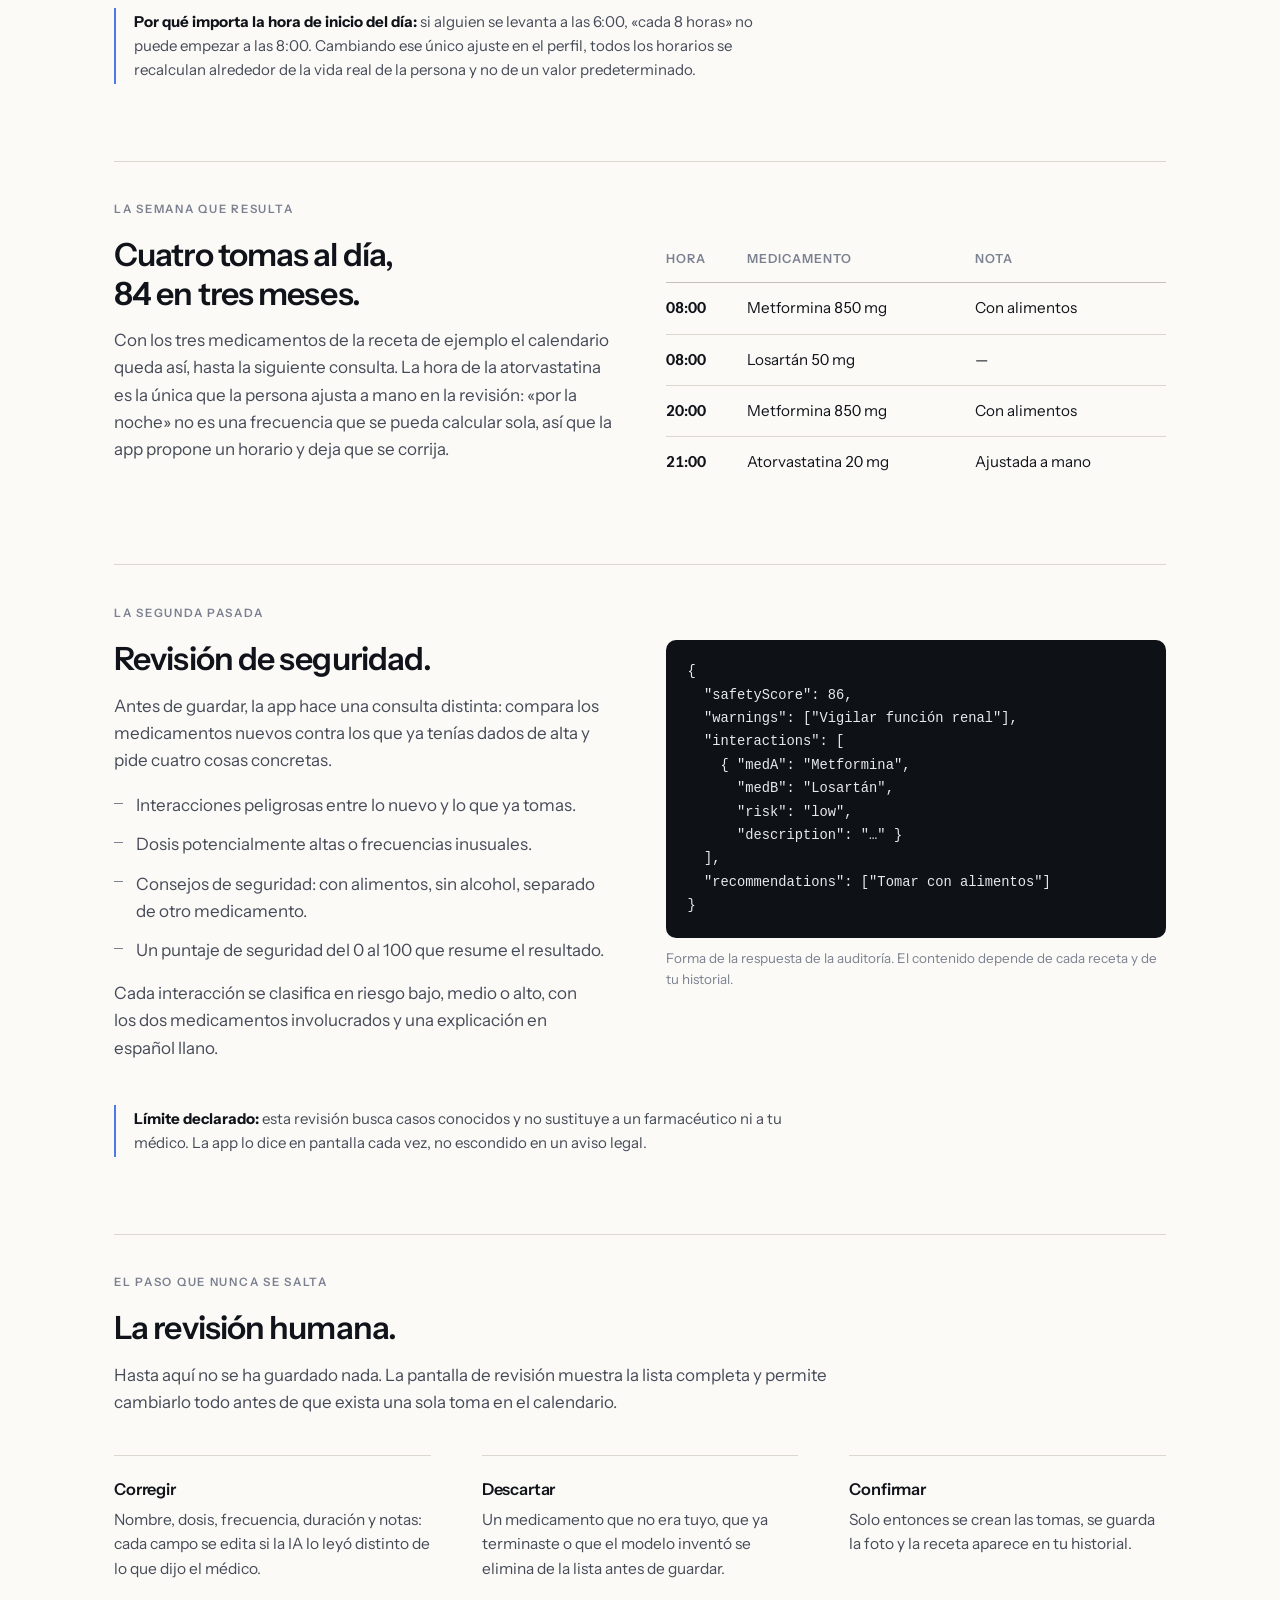
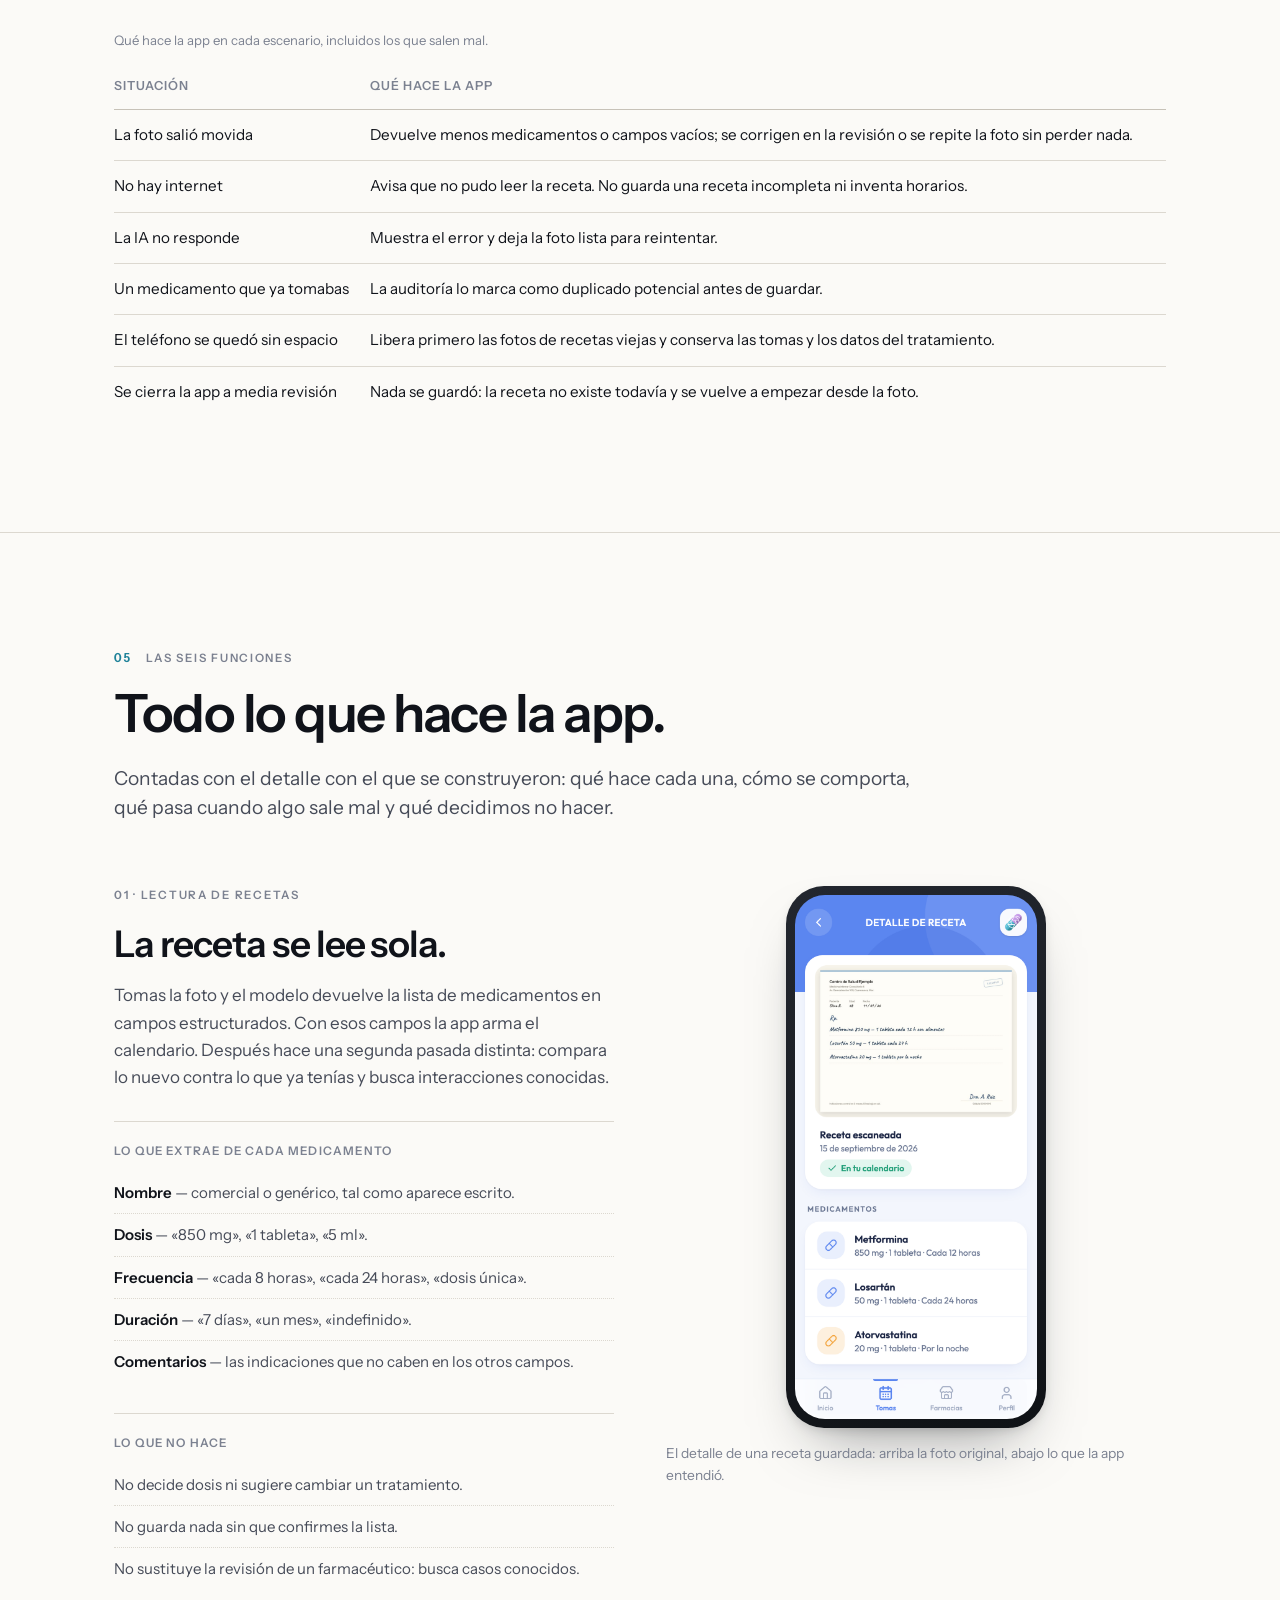
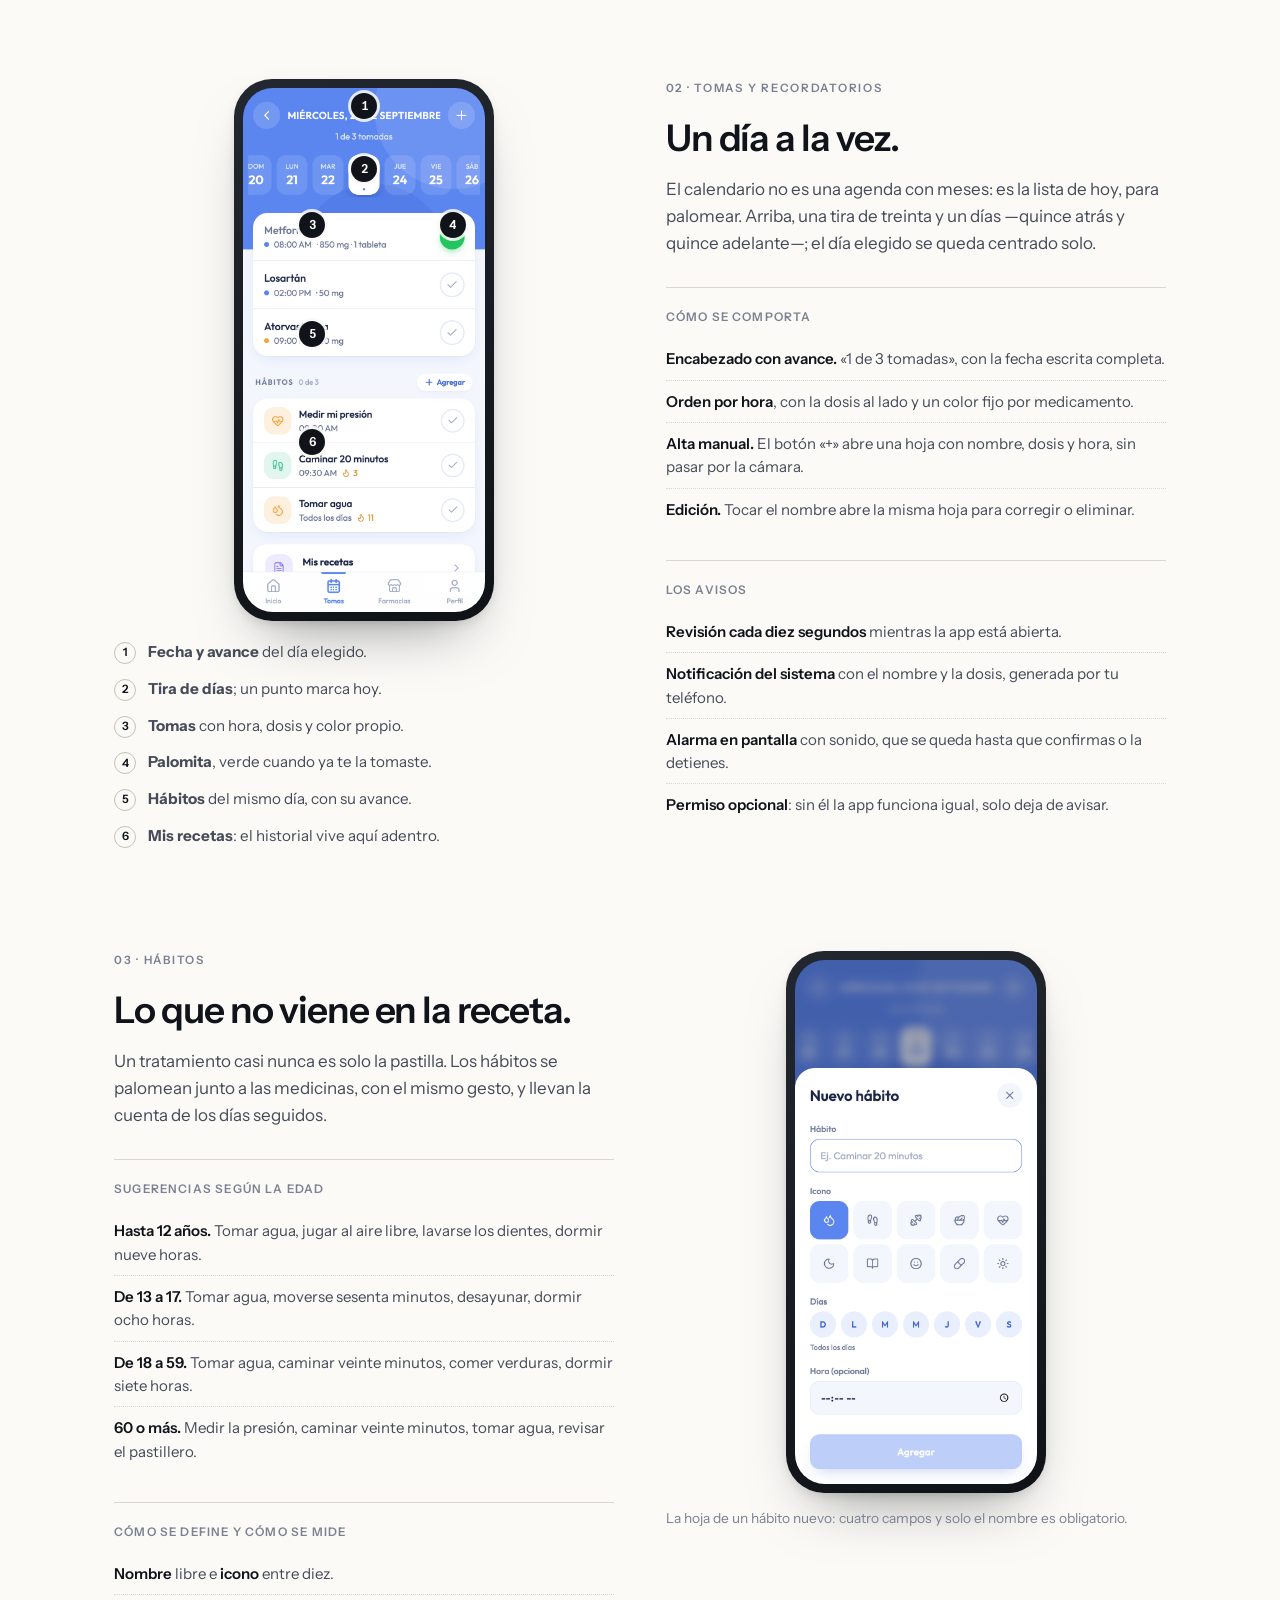
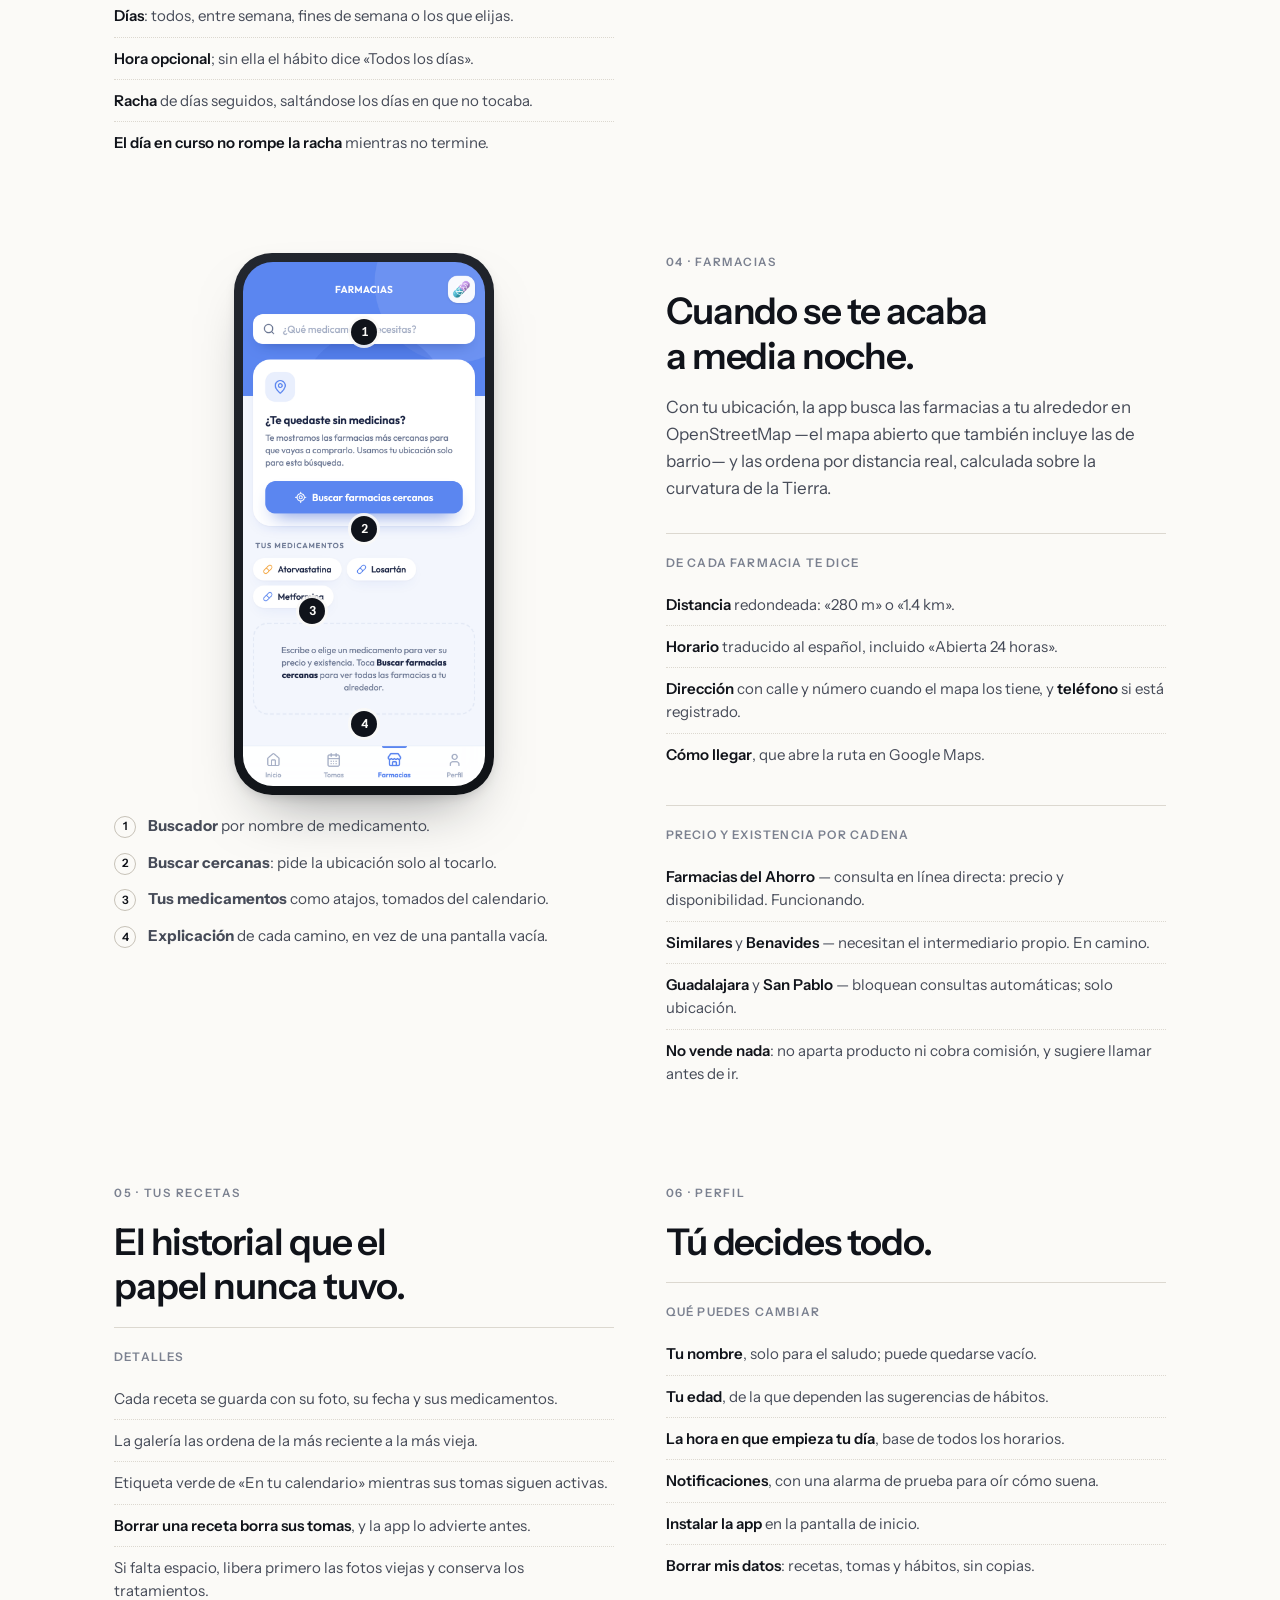
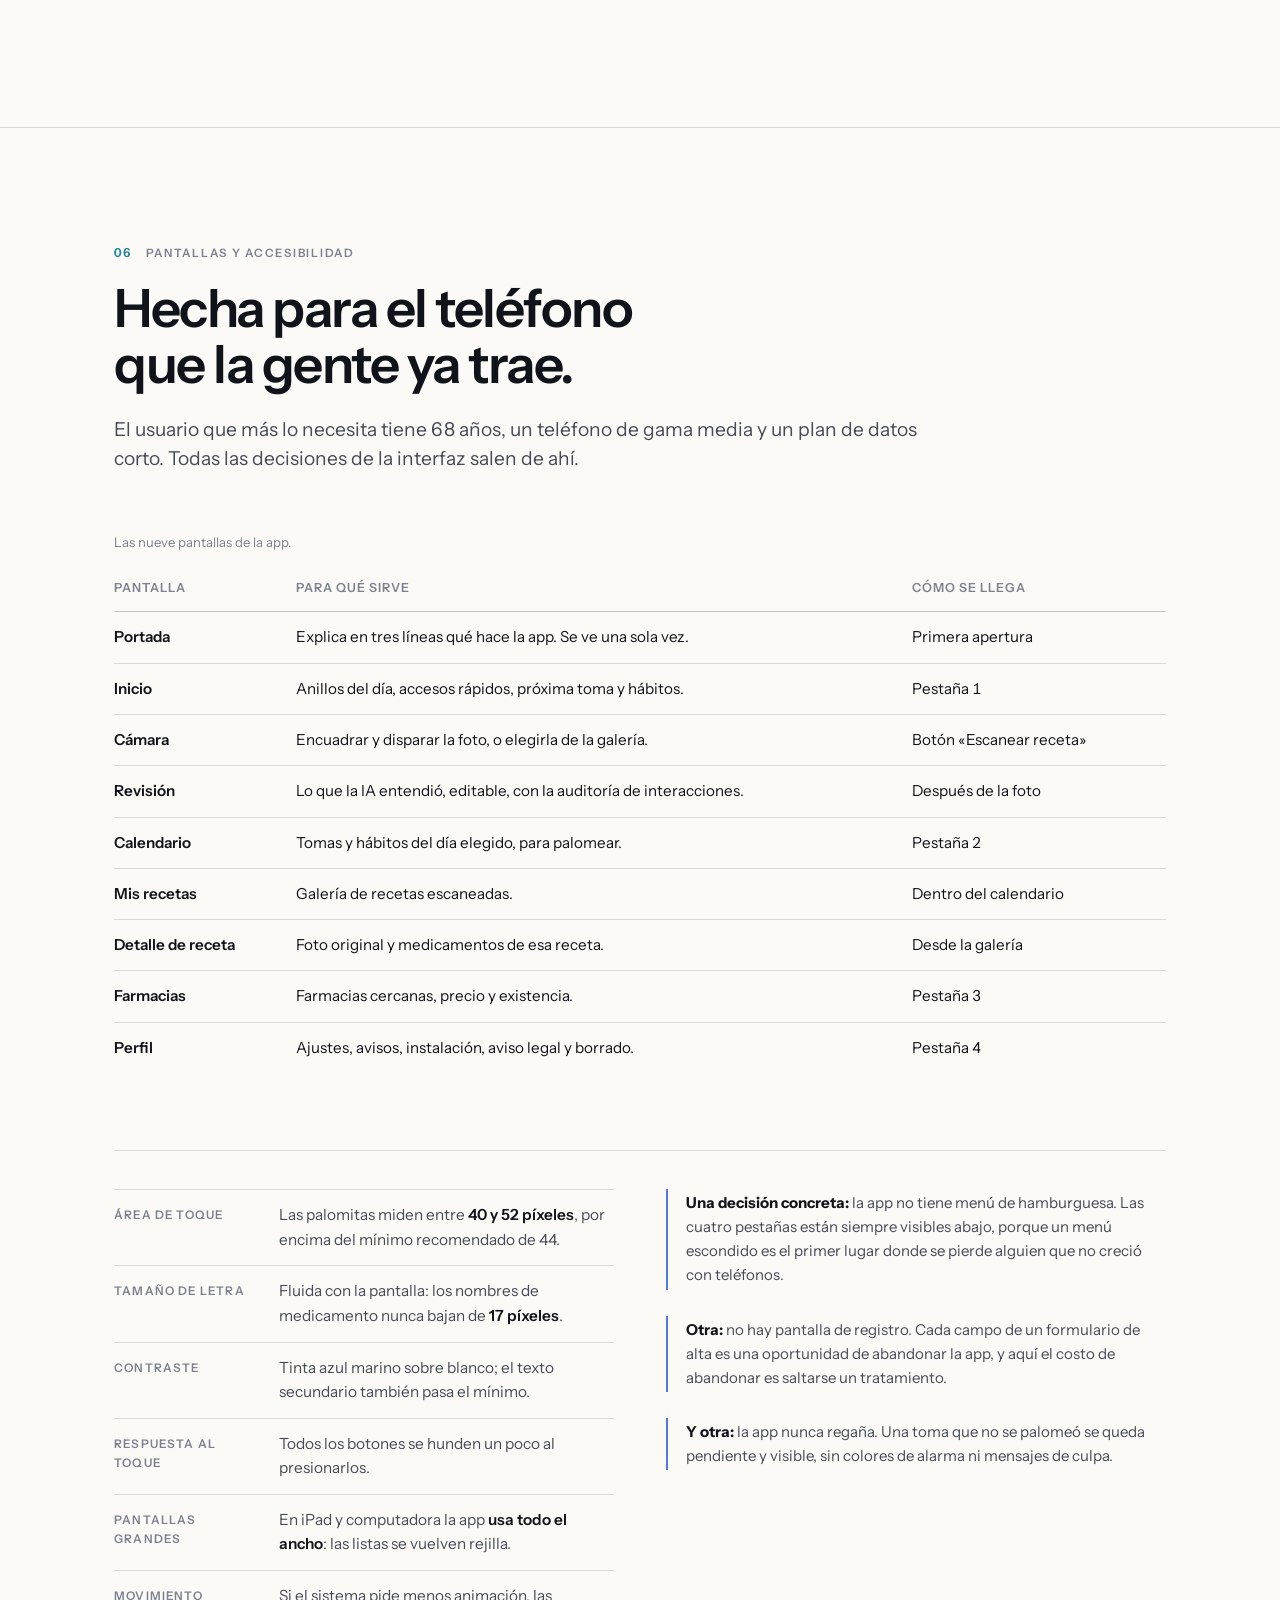
==== commit 80cb9413: "Una sola página por secciones, una tipografía y términos publicados El producto vuelve a una sola pá" ====
--- a/index.html
+++ b/index.html
@@ -4,26 +4,28 @@
 <meta charset="utf-8">
 <meta name="viewport" content="width=device-width, initial-scale=1">
 <title>FotoFarma — Tus medicinas, a su hora</title>
-<meta name="description" content="FotoFarma convierte la foto de una receta médica en un calendario de tomas con recordatorios, hábitos y búsqueda de farmacias cercanas. Sin cuenta y sin servidores.">
+<meta name="description" content="FotoFarma convierte la foto de una receta médica en un calendario de tomas con recordatorios, hábitos por edad y búsqueda de farmacias cercanas. Sin cuenta y sin servidores.">
 <meta name="theme-color" content="#fbfaf7">
 <link rel="icon" href="assets/img/marca.svg" type="image/svg+xml">
 <meta property="og:title" content="FotoFarma — Tus medicinas, a su hora">
-<meta property="og:description" content="FotoFarma convierte la foto de una receta médica en un calendario de tomas con recordatorios, hábitos y búsqueda de farmacias cercanas. Sin cuenta y sin servidores.">
+<meta property="og:description" content="FotoFarma convierte la foto de una receta médica en un calendario de tomas con recordatorios, hábitos por edad y búsqueda de farmacias cercanas. Sin cuenta y sin servidores.">
 <meta property="og:type" content="website">
 <link rel="preconnect" href="https://fonts.googleapis.com">
 <link rel="preconnect" href="https://fonts.gstatic.com" crossorigin>
-<link href="https://fonts.googleapis.com/css2?family=Instrument+Sans:ital,wght@0,400;0,500;0,600;1,400&family=Instrument+Serif:ital@0;1&display=swap" rel="stylesheet">
+<link href="https://fonts.googleapis.com/css2?family=Instrument+Sans:ital,wght@0,400;0,500;0,600;1,400&display=swap" rel="stylesheet">
 <link rel="stylesheet" href="assets/estilos.css">
 </head>
 <body>
 
 <header class="nav no-imprimir">
   <div class="nav-caja">
-    <a class="marca" href="./"><img src="assets/img/marca.svg" alt=""> FotoFarma</a>
+    <a class="marca" href="./"><img src="assets/img/marca.svg" alt=""> <span><span class="w-foto">Foto</span><span class="w-farma">Farma</span></span></a>
     <nav class="nav-enlaces" aria-label="Principal">
-      <a class="solo-movil" href="funciones.html">Funciones</a>
-      <a href="privacidad.html">Privacidad</a>
-      <a href="preguntas.html">Preguntas</a>
+      <a href="#como">Cómo funciona</a>
+      <a class="solo-movil" href="#funciones">Funciones</a>
+      <a href="#tecnologia">Tecnología</a>
+      <a href="#privacidad">Privacidad</a>
+      <a href="#preguntas">Preguntas</a>
       <a href="plan-de-negocios.html">Plan de negocios</a>
     </nav>
     <a class="boton" href="https://strattpllaner.github.io/Fotofarma2/" target="_blank" rel="noopener">Abrir la app</a>
@@ -35,7 +37,7 @@
 <section class="portada">
   <div class="envoltura">
     <p class="rotulo">Adherencia al tratamiento · Hecho en México</p>
-    <h1>Tus medicinas,<br><span class="serif">a su hora</span>.</h1>
+    <h1>Tus medicinas,<br><span class="acento">a su hora</span>.</h1>
     <p class="entrada">
       FotoFarma toma la foto de tu receta, la lee y arma solo el calendario de tus tomas,
       con recordatorios, hábitos y las farmacias más cercanas cuando se te acaba algo.
@@ -43,15 +45,28 @@
     </p>
     <div class="boton-fila">
       <a class="boton azul" href="https://strattpllaner.github.io/Fotofarma2/" target="_blank" rel="noopener">Abrir la app</a>
-      <a class="boton claro" href="funciones.html">Ver las funciones</a>
+      <a class="boton claro" href="#paso">Ver una receta de principio a fin</a>
     </div>
 
     <div class="dato-fila">
       <div class="dato"><b>1 foto</b><span>Es todo lo que necesitas para armar el calendario completo</span></div>
       <div class="dato"><b>0 cuentas</b><span>No pide correo ni contraseña: nada que recordar</span></div>
-      <div class="dato"><b>≈165 KB</b><span>Pesa la app comprimida; abre en teléfonos modestos</span></div>
+      <div class="dato"><b>170 KB</b><span>Pesa la app comprimida; abre en teléfonos modestos</span></div>
       <div class="dato"><b>$0</b><span>Gratis, sin anuncios y sin venta de datos</span></div>
     </div>
+
+    <ol class="agenda">
+      <li><a href="#estado"><b>01</b> Estado del proyecto</a></li>
+      <li><a href="#problema"><b>02</b> El problema</a></li>
+      <li><a href="#como"><b>03</b> Cómo funciona</a></li>
+      <li><a href="#paso"><b>04</b> De la receta a tu semana</a></li>
+      <li><a href="#funciones"><b>05</b> Las seis funciones</a></li>
+      <li><a href="#diseno"><b>06</b> Pantallas y accesibilidad</a></li>
+      <li><a href="#tecnologia"><b>07</b> Tecnología</a></li>
+      <li><a href="#privacidad"><b>08</b> Privacidad y límites</a></li>
+      <li><a href="#preguntas"><b>09</b> Preguntas</a></li>
+      <li><a href="#bitacora"><b>10</b> Bitácora</a></li>
+    </ol>
   </div>
 
   <div class="telefonos">
@@ -61,17 +76,53 @@
   </div>
 </section>
 
-<section class="noche">
-  <div class="envoltura">
+<section class="filo" id="estado">
+  <div class="envoltura">
+    <div class="seccion-num"><b>01</b><span>Estado del proyecto</span></div>
     <div class="rejilla rejilla-2 arriba">
       <div>
-        <p class="rotulo">Por qué existe</p>
+        <h2>No es una maqueta:<br>está en línea y funcionando.</h2>
+        <p style="margin-top:20px;color:var(--tinta-70);max-width:52ch">
+          Cualquiera puede abrirla ahora mismo, escanear una receta real y ver el calendario armado.
+          Estos son los números del código que está publicado en este momento, no una promesa.
+        </p>
+        <div class="boton-fila">
+          <a class="boton azul" href="https://strattpllaner.github.io/Fotofarma2/" target="_blank" rel="noopener">Abrir la app</a>
+          <a class="boton claro" href="#bitacora">Ver la bitácora</a>
+        </div>
+      </div>
+      <div>
+        <ul class="especificaciones">
+          <li><span class="clave">Última versión</span><span class="valor"><b>24 de septiembre de 2026</b> · términos, aviso de privacidad y consentimiento obligatorio</span></li>
+          <li><span class="clave">Código</span><span class="valor"><b>3,932 líneas</b> entre la app, el almacenamiento local y el intermediario de farmacias</span></li>
+          <li><span class="clave">Peso</span><span class="valor"><b>160.1 KB</b> de JavaScript y <b>10.0 KB</b> de CSS, comprimidos</span></li>
+          <li><span class="clave">Pantallas</span><span class="valor"><b>Nueve</b>: portada, inicio, cámara, revisión, calendario, recetas, detalle, farmacias y perfil</span></li>
+          <li><span class="clave">Datos</span><span class="valor"><b>Cuatro colecciones</b> en el dispositivo: tomas, recetas, hábitos y ajustes</span></li>
+          <li><span class="clave">Operación</span><span class="valor"><b>$0 de hospedaje.</b> Lo único variable es leer recetas con IA</span></li>
+          <li><span class="clave">Pruebas</span><span class="valor">Chrome y Safari, en <b>seis tamaños</b> de pantalla, antes de cada publicación</span></li>
+        </ul>
+      </div>
+    </div>
+  </div>
+</section>
+
+<section class="noche" id="problema">
+  <div class="envoltura">
+    <div class="seccion-num"><b>02</b><span>El problema</span></div>
+    <div class="rejilla rejilla-2 arriba">
+      <div>
         <blockquote class="cita">
           Cerca de la mitad de los pacientes con una enfermedad crónica no toma su tratamiento como se lo indicaron.
         </blockquote>
-        <p class="chico" style="margin-top:22px;color:#7d8799">
+        <p class="chico" style="margin-top:20px;color:#7d8799">
           Organización Mundial de la Salud, <i>Adherence to long-term therapies</i> (2003).
         </p>
+        <ul class="lista-marca" style="margin-top:30px">
+          <li>La letra del médico se vuelve ilegible en cuanto pasa una semana.</li>
+          <li>En adultos mayores la polifarmacia es la regla: tres o cuatro medicamentos con ritmos distintos.</li>
+          <li>Quien cuida a otra persona administra tomas que no son suyas y no tiene dónde apuntarlas.</li>
+          <li>Cuando se acaba el medicamento a media noche, nadie sabe qué farmacia cercana lo tiene.</li>
+        </ul>
       </div>
       <div>
         <p>
@@ -80,11 +131,15 @@
           A los cuatro días ya no sabes si la de la noche te tocaba o no.
         </p>
         <p>
-          FotoFarma entra justo ahí: en el momento en que la cadena se rompe.
-        </p>
-        <div class="boton-fila">
-          <a class="boton claro" href="plan-de-negocios.html">El problema, a fondo</a>
-        </div>
+          Un ejemplo real de lo que la app recibe: «Metformina 850 mg cada 12 h con alimentos,
+          Losartán 50 mg cada 24 h, Atorvastatina 20 mg por la noche». Son tres renglones en una hoja.
+          Traducidos a la semana son <b>28 tomas</b> en cuatro horarios distintos que alguien tiene
+          que recordar sin equivocarse, todos los días, durante tres meses.
+        </p>
+        <p>
+          Saltarse tomas no es una molestia menor: es tratamiento que no funciona, consultas repetidas,
+          complicaciones evitables y medicina comprada que se queda en el buró.
+        </p>
       </div>
     </div>
   </div>
@@ -92,85 +147,862 @@
 
 <section id="como">
   <div class="envoltura">
-    <p class="rotulo">Cómo funciona</p>
+    <div class="seccion-num"><b>03</b><span>Cómo funciona</span></div>
     <h2>De la receta al calendario,<br>en tres pasos.</h2>
     <p class="entrada" style="margin-top:22px">
       No hay que escribir nada. La app hace el trabajo aburrido y te deja a ti la única parte
       que importa: revisar que lo que leyó coincida con lo que dijo tu médico.
     </p>
 
-    <div class="rejilla rejilla-3" style="margin-top:clamp(48px,6vw,76px)">
+    <div class="rejilla rejilla-3" style="margin-top:clamp(44px,5vw,68px)">
       <div class="paso revela">
-        <span class="num">01</span>
+        <span class="num">PASO 01</span>
         <h3>Tomas la foto</h3>
-        <p>Abres la cámara dentro de la app y encuadras la receta. Sirve la de papel, la de la clínica o la que te mandaron por mensaje.</p>
+        <p>Abres la cámara dentro de la app y encuadras la receta entre las cuatro guías. Sirve la de papel, la de la clínica o una que te mandaron por mensaje: también puedes elegir una imagen de tu galería.</p>
       </div>
       <div class="paso revela">
-        <span class="num">02</span>
+        <span class="num">PASO 02</span>
         <h3>Revisas lo que leímos</h3>
-        <p>La app te muestra cada medicamento con su dosis, su frecuencia y su duración. Corriges lo que haga falta antes de guardar; ese paso nunca se salta.</p>
+        <p>La app te muestra cada medicamento con su dosis, su frecuencia, su duración y las notas del médico. Corriges lo que haga falta y descartas lo que no sea tuyo. Sin tu confirmación no se guarda nada.</p>
       </div>
       <div class="paso revela">
-        <span class="num">03</span>
+        <span class="num">PASO 03</span>
         <h3>Palomeas cada toma</h3>
-        <p>El calendario queda armado hasta el último día del tratamiento. Te avisa a la hora y tú solo palomeas lo que ya te tomaste.</p>
+        <p>El calendario queda armado hasta el último día del tratamiento. A la hora exacta suena la alarma y aparece en pantalla; tú solo palomeas lo que ya te tomaste y el anillo del inicio se llena.</p>
       </div>
     </div>
 
     <div class="telefonos trio" style="margin-top:clamp(40px,5vw,64px);padding-bottom:0">
       <figure class="figura">
         <div class="telefono"><img src="assets/img/app-camara.png" alt="Cámara de FotoFarma encuadrando una receta" width="780" height="1688" loading="lazy"></div>
-        <figcaption>La cámara, con guías para encuadrar la receta.</figcaption>
+        <figcaption><b>Paso 1.</b> Las guías de las esquinas marcan el área útil; el botón redondo dispara y el de la derecha abre la galería.</figcaption>
       </figure>
       <figure class="figura">
         <div class="telefono"><img src="assets/img/app-receta-detalle.png" alt="Detalle de la receta escaneada con sus medicamentos" width="780" height="1688" loading="lazy"></div>
-        <figcaption>Lo que la app entendió, junto a la foto original.</figcaption>
+        <figcaption><b>Paso 2.</b> La foto original se guarda junto a lo que la app entendió, para poder compararlas después.</figcaption>
       </figure>
       <figure class="figura">
         <div class="telefono"><img src="assets/img/app-calendario.png" alt="Calendario del día con tomas y hábitos" width="780" height="1688" loading="lazy"></div>
-        <figcaption>El día, listo para palomear.</figcaption>
+        <figcaption><b>Paso 3.</b> Un día a la vez: tomas arriba, hábitos abajo y el contador «1 de 3 tomadas» en el encabezado.</figcaption>
       </figure>
     </div>
   </div>
 </section>
 
-<section class="filo">
-  <div class="envoltura">
-    <p class="rotulo">En resumen</p>
-    <h2>Seis cosas que hace.</h2>
-    <div class="rejilla rejilla-3" style="margin-top:clamp(40px,5vw,64px)">
-      <div class="ficha revela"><h4>Lee tu receta</h4><p>Saca medicamento, dosis, frecuencia y duración de una foto, y revisa interacciones conocidas.</p></div>
-      <div class="ficha revela"><h4>Arma el calendario</h4><p>Convierte «cada 8 horas» en horarios reales y programa el tratamiento hasta su último día.</p></div>
-      <div class="ficha revela"><h4>Te avisa</h4><p>Notificación y alarma en pantalla a la hora de cada toma, con una palomita para confirmar.</p></div>
-      <div class="ficha revela"><h4>Suma hábitos</h4><p>Agua, caminar, presión o dormir, con sugerencias distintas según tu edad y racha de días.</p></div>
-      <div class="ficha revela"><h4>Encuentra farmacias</h4><p>Las más cercanas con distancia, horario y ruta; precio y existencia en línea de una cadena.</p></div>
-      <div class="ficha revela"><h4>Guarda tus recetas</h4><p>Cada receta con su foto y sus medicamentos, para cuando el médico te la pida.</p></div>
-    </div>
-    <div class="boton-fila">
-      <a class="boton claro" href="funciones.html">Ver cada función a detalle</a>
-    </div>
-  </div>
-</section>
-
-<section class="filo">
-  <div class="envoltura">
-    <p class="rotulo">Sigue leyendo</p>
-    <div class="rejilla rejilla-3" style="margin-top:clamp(32px,4vw,48px)">
-      <a class="tarjeta-enlace revela" href="funciones.html">
-        <span class="rotulo" style="margin:0 0 10px">Funciones</span>
-        <span class="tarjeta-titulo">Todo lo que hace la app, pantalla por pantalla</span>
-        <span class="tarjeta-pie">Con capturas reales y la ficha técnica →</span>
-      </a>
-      <a class="tarjeta-enlace revela" href="privacidad.html">
-        <span class="rotulo" style="margin:0 0 10px">Privacidad</span>
-        <span class="tarjeta-titulo">Dónde viven tus datos y qué no hace la app</span>
-        <span class="tarjeta-pie">Sin cuenta, sin servidor, sin letra chiquita →</span>
-      </a>
-      <a class="tarjeta-enlace revela" href="plan-de-negocios.html">
-        <span class="rotulo" style="margin:0 0 10px">Plan de negocios</span>
-        <span class="tarjeta-titulo">Mercado, modelo de ingresos y proyección a tres años</span>
-        <span class="tarjeta-pie">Dieciséis secciones, con supuestos a la vista →</span>
-      </a>
+<section class="filo" id="paso">
+  <div class="envoltura">
+    <div class="seccion-num"><b>04</b><span>De la receta a tu semana</span></div>
+    <h2>Una receta, de principio a fin.</h2>
+    <p class="entrada" style="margin-top:22px">
+      Esta es la ruta completa dentro de la app: la foto, lo que devuelve la inteligencia artificial,
+      cómo se convierte en horarios, qué revisa la persona y qué queda guardado. La receta de ejemplo
+      trae tres medicamentos crónicos, la combinación más común en México.
+    </p>
+
+    <div class="rejilla rejilla-2 arriba" style="margin-top:clamp(40px,5vw,60px)">
+      <div>
+        <p class="rotulo">Lo que entra</p>
+        <p style="color:var(--tinta-70)">
+          Una hoja con letra manuscrita, tres renglones y una indicación al pie. Ninguna estructura,
+          ningún formato estándar: así son las recetas de verdad. La app no pide que se vea bonita,
+          solo que se alcance a leer.
+        </p>
+        <ul class="especificaciones" style="margin-top:22px">
+          <li><span class="clave">Paciente</span><span class="valor">Mujer de 68 años, tres medicamentos crónicos</span></li>
+          <li><span class="clave">Renglones</span><span class="valor">Tres, a mano, con dosis y frecuencia mezcladas</span></li>
+          <li><span class="clave">Al pie</span><span class="valor">Control en tres meses, dieta baja en sal</span></li>
+          <li><span class="clave">Lo que falta</span><span class="valor">A qué hora tomar cada cosa: eso es lo que hay que calcular</span></li>
+        </ul>
+      </div>
+      <figure class="figura">
+        <img src="assets/img/receta-ejemplo.jpg" alt="Receta médica de ejemplo con tres medicamentos escritos a mano" width="1000" height="750" loading="lazy" style="border-radius:8px;box-shadow:0 24px 50px -30px rgba(16,19,26,.5)">
+        <figcaption>Receta de ejemplo creada para esta demostración: el consultorio, la médica y la cédula son ficticios.</figcaption>
+      </figure>
+    </div>
+
+    <div class="sub">
+      <p class="rotulo">Lo que devuelve la IA</p>
+      <h3 style="font-size:clamp(1.5rem,2.6vw,2rem)">Datos con forma, no un texto que haya que interpretar.</h3>
+      <p style="margin-top:14px;color:var(--tinta-70);max-width:66ch">
+        La app le pide al modelo que responda siguiendo un esquema exacto, con cinco campos por
+        medicamento, y descarta lo que no lo cumpla. La respuesta llega en pedazos, conforme el
+        modelo la escribe, y la app la va juntando.
+      </p>
+      <pre class="codigo">[
+  { "name": "Metformina",     "dosage": "850 mg · 1 tableta",
+    "frequency": "Cada 12 horas", "duration": "Indefinido",
+    "comments": "Tomar con alimentos" },
+  { "name": "Losartán",       "dosage": "50 mg · 1 tableta",
+    "frequency": "Cada 24 horas", "duration": "Indefinido",
+    "comments": "" },
+  { "name": "Atorvastatina",  "dosage": "20 mg · 1 tableta",
+    "frequency": "Por la noche",  "duration": "Indefinido",
+    "comments": "Dieta baja en sal" }
+]</pre>
+      <p class="codigo-pie">Respuesta del modelo para la receta de ejemplo. Cinco campos por medicamento, siempre los mismos.</p>
+    </div>
+
+    <div class="sub">
+      <p class="rotulo">La parte que nadie ve</p>
+      <h3 style="font-size:clamp(1.5rem,2.6vw,2rem)">De «cada 12 horas» a una hora en el reloj.</h3>
+      <p style="margin-top:14px;color:var(--tinta-70);max-width:66ch">
+        Aquí está el trabajo que el papel le deja al paciente. La app lo resuelve con una regla
+        simple y predecible: toma la hora en que empieza tu día —la que pusiste en tu perfil— y
+        reparte las tomas a partir de ahí.
+      </p>
+      <div class="tabla-caja">
+        <table>
+          <caption>Con la hora de inicio del día en 08:00, que es la predeterminada.</caption>
+          <thead><tr><th scope="col">Lo que dice la receta</th><th scope="col">Tomas al día</th><th scope="col">Horarios que arma</th></tr></thead>
+          <tbody>
+            <tr><td>Dosis única</td><td class="num-col">1</td><td>08:00</td></tr>
+            <tr><td>Cada 24 horas · diario · una vez al día</td><td class="num-col">1</td><td>08:00</td></tr>
+            <tr><td>Cada 12 horas · dos veces al día</td><td class="num-col">2</td><td>08:00 · 20:00</td></tr>
+            <tr><td>Cada 8 horas · tres veces al día</td><td class="num-col">3</td><td>08:00 · 16:00 · 00:00</td></tr>
+            <tr><td>Cada 6 horas · cuatro veces al día</td><td class="num-col">4</td><td>08:00 · 14:00 · 20:00 · 02:00</td></tr>
+            <tr><td>Cada 4 horas · seis veces al día</td><td class="num-col">6</td><td>08:00 · 12:00 · 16:00 · 20:00 · 00:00 · 04:00</td></tr>
+          </tbody>
+        </table>
+      </div>
+      <div class="nota">
+        <b>Por qué importa la hora de inicio del día:</b> si alguien se levanta a las 6:00, «cada 8 horas»
+        no puede empezar a las 8:00. Cambiando ese único ajuste en el perfil, todos los horarios
+        se recalculan alrededor de la vida real de la persona y no de un valor predeterminado.
+      </div>
+    </div>
+
+    <div class="sub">
+      <p class="rotulo">La semana que resulta</p>
+      <div class="rejilla rejilla-2 arriba">
+        <div>
+          <h3 style="font-size:clamp(1.5rem,2.6vw,2rem)">Cuatro tomas al día,<br>84 en tres meses.</h3>
+          <p style="margin-top:14px;color:var(--tinta-70)">
+            Con los tres medicamentos de la receta de ejemplo el calendario queda así, hasta la
+            siguiente consulta. La hora de la atorvastatina es la única que la persona ajusta a mano
+            en la revisión: «por la noche» no es una frecuencia que se pueda calcular sola, así que
+            la app propone un horario y deja que se corrija.
+          </p>
+        </div>
+        <div class="tabla-caja" style="margin-top:0">
+          <table>
+            <thead><tr><th scope="col">Hora</th><th scope="col">Medicamento</th><th scope="col">Nota</th></tr></thead>
+            <tbody>
+              <tr><td><b>08:00</b></td><td>Metformina 850 mg</td><td>Con alimentos</td></tr>
+              <tr><td><b>08:00</b></td><td>Losartán 50 mg</td><td>—</td></tr>
+              <tr><td><b>20:00</b></td><td>Metformina 850 mg</td><td>Con alimentos</td></tr>
+              <tr><td><b>21:00</b></td><td>Atorvastatina 20 mg</td><td>Ajustada a mano</td></tr>
+            </tbody>
+          </table>
+        </div>
+      </div>
+    </div>
+
+    <div class="sub">
+      <p class="rotulo">La segunda pasada</p>
+      <div class="rejilla rejilla-2 arriba">
+        <div>
+          <h3 style="font-size:clamp(1.5rem,2.6vw,2rem)">Revisión de seguridad.</h3>
+          <p style="margin-top:14px;color:var(--tinta-70)">
+            Antes de guardar, la app hace una consulta distinta: compara los medicamentos nuevos
+            contra los que ya tenías dados de alta y pide cuatro cosas concretas.
+          </p>
+          <ul class="lista-marca" style="margin-top:18px">
+            <li>Interacciones peligrosas entre lo nuevo y lo que ya tomas.</li>
+            <li>Dosis potencialmente altas o frecuencias inusuales.</li>
+            <li>Consejos de seguridad: con alimentos, sin alcohol, separado de otro medicamento.</li>
+            <li>Un puntaje de seguridad del 0 al 100 que resume el resultado.</li>
+          </ul>
+          <p style="margin-top:16px;color:var(--tinta-70)">
+            Cada interacción se clasifica en riesgo bajo, medio o alto, con los dos medicamentos
+            involucrados y una explicación en español llano.
+          </p>
+        </div>
+        <div>
+          <pre class="codigo" style="margin-top:0">{
+  "safetyScore": 86,
+  "warnings": ["Vigilar función renal"],
+  "interactions": [
+    { "medA": "Metformina",
+      "medB": "Losartán",
+      "risk": "low",
+      "description": "…" }
+  ],
+  "recommendations": ["Tomar con alimentos"]
+}</pre>
+          <p class="codigo-pie">Forma de la respuesta de la auditoría. El contenido depende de cada receta y de tu historial.</p>
+        </div>
+      </div>
+      <div class="nota">
+        <b>Límite declarado:</b> esta revisión busca casos conocidos y no sustituye a un farmacéutico
+        ni a tu médico. La app lo dice en pantalla cada vez, no escondido en un aviso legal.
+      </div>
+    </div>
+
+    <div class="sub">
+      <p class="rotulo">El paso que nunca se salta</p>
+      <h3 style="font-size:clamp(1.5rem,2.6vw,2rem)">La revisión humana.</h3>
+      <p style="margin-top:14px;color:var(--tinta-70);max-width:66ch">
+        Hasta aquí no se ha guardado nada. La pantalla de revisión muestra la lista completa y
+        permite cambiarlo todo antes de que exista una sola toma en el calendario.
+      </p>
+      <div class="rejilla rejilla-3" style="margin-top:clamp(28px,3vw,40px)">
+        <div class="ficha"><h4>Corregir</h4><p>Nombre, dosis, frecuencia, duración y notas: cada campo se edita si la IA lo leyó distinto de lo que dijo el médico.</p></div>
+        <div class="ficha"><h4>Descartar</h4><p>Un medicamento que no era tuyo, que ya terminaste o que el modelo inventó se elimina de la lista antes de guardar.</p></div>
+        <div class="ficha"><h4>Confirmar</h4><p>Solo entonces se crean las tomas, se guarda la foto y la receta aparece en tu historial.</p></div>
+      </div>
+      <div class="tabla-caja" style="margin-top:clamp(32px,4vw,48px)">
+        <table>
+          <caption>Qué hace la app en cada escenario, incluidos los que salen mal.</caption>
+          <thead><tr><th scope="col">Situación</th><th scope="col">Qué hace la app</th></tr></thead>
+          <tbody>
+            <tr><td>La foto salió movida</td><td>Devuelve menos medicamentos o campos vacíos; se corrigen en la revisión o se repite la foto sin perder nada.</td></tr>
+            <tr><td>No hay internet</td><td>Avisa que no pudo leer la receta. No guarda una receta incompleta ni inventa horarios.</td></tr>
+            <tr><td>La IA no responde</td><td>Muestra el error y deja la foto lista para reintentar.</td></tr>
+            <tr><td>Un medicamento que ya tomabas</td><td>La auditoría lo marca como duplicado potencial antes de guardar.</td></tr>
+            <tr><td>El teléfono se quedó sin espacio</td><td>Libera primero las fotos de recetas viejas y conserva las tomas y los datos del tratamiento.</td></tr>
+            <tr><td>Se cierra la app a media revisión</td><td>Nada se guardó: la receta no existe todavía y se vuelve a empezar desde la foto.</td></tr>
+          </tbody>
+        </table>
+      </div>
+    </div>
+  </div>
+</section>
+
+<section class="filo" id="funciones">
+  <div class="envoltura">
+    <div class="seccion-num"><b>05</b><span>Las seis funciones</span></div>
+    <h2>Todo lo que hace la app.</h2>
+    <p class="entrada" style="margin-top:22px">
+      Contadas con el detalle con el que se construyeron: qué hace cada una, cómo se comporta,
+      qué pasa cuando algo sale mal y qué decidimos no hacer.
+    </p>
+  </div>
+
+  <div class="envoltura" style="margin-top:clamp(44px,5vw,72px)">
+    <div class="rejilla rejilla-2 arriba">
+      <div>
+        <p class="rotulo">01 · Lectura de recetas</p>
+        <h3 class="titulo-funcion">La receta se lee sola.</h3>
+        <p style="margin-top:16px;color:var(--tinta-70)">
+          Tomas la foto y el modelo devuelve la lista de medicamentos en campos estructurados.
+          Con esos campos la app arma el calendario. Después hace una segunda pasada distinta:
+          compara lo nuevo contra lo que ya tenías y busca interacciones conocidas.
+        </p>
+        <div class="detalle-fino">
+          <h4>Lo que extrae de cada medicamento</h4>
+          <ul>
+            <li><b>Nombre</b> — comercial o genérico, tal como aparece escrito.</li>
+            <li><b>Dosis</b> — «850 mg», «1 tableta», «5 ml».</li>
+            <li><b>Frecuencia</b> — «cada 8 horas», «cada 24 horas», «dosis única».</li>
+            <li><b>Duración</b> — «7 días», «un mes», «indefinido».</li>
+            <li><b>Comentarios</b> — las indicaciones que no caben en los otros campos.</li>
+          </ul>
+        </div>
+        <div class="detalle-fino">
+          <h4>Lo que no hace</h4>
+          <ul>
+            <li>No decide dosis ni sugiere cambiar un tratamiento.</li>
+            <li>No guarda nada sin que confirmes la lista.</li>
+            <li>No sustituye la revisión de un farmacéutico: busca casos conocidos.</li>
+          </ul>
+        </div>
+      </div>
+      <figure class="figura">
+        <div class="telefono solo" style="margin-inline:auto"><img src="assets/img/app-receta-detalle.png" alt="Receta escaneada con la lista de medicamentos extraídos" width="780" height="1688" loading="lazy"></div>
+        <figcaption>El detalle de una receta guardada: arriba la foto original, abajo lo que la app entendió.</figcaption>
+      </figure>
+    </div>
+  </div>
+
+  <div class="envoltura" style="margin-top:clamp(56px,7vw,96px)">
+    <div class="rejilla rejilla-2 arriba invertido">
+      <div>
+        <p class="rotulo">02 · Tomas y recordatorios</p>
+        <h3 class="titulo-funcion">Un día a la vez.</h3>
+        <p style="margin-top:16px;color:var(--tinta-70)">
+          El calendario no es una agenda con meses: es la lista de hoy, para palomear. Arriba, una
+          tira de treinta y un días —quince atrás y quince adelante—; el día elegido se queda
+          centrado solo.
+        </p>
+        <div class="detalle-fino">
+          <h4>Cómo se comporta</h4>
+          <ul>
+            <li><b>Encabezado con avance.</b> «1 de 3 tomadas», con la fecha escrita completa.</li>
+            <li><b>Orden por hora</b>, con la dosis al lado y un color fijo por medicamento.</li>
+            <li><b>Alta manual.</b> El botón «+» abre una hoja con nombre, dosis y hora, sin pasar por la cámara.</li>
+            <li><b>Edición.</b> Tocar el nombre abre la misma hoja para corregir o eliminar.</li>
+          </ul>
+        </div>
+        <div class="detalle-fino">
+          <h4>Los avisos</h4>
+          <ul>
+            <li><b>Revisión cada diez segundos</b> mientras la app está abierta.</li>
+            <li><b>Notificación del sistema</b> con el nombre y la dosis, generada por tu teléfono.</li>
+            <li><b>Alarma en pantalla</b> con sonido, que se queda hasta que confirmas o la detienes.</li>
+            <li><b>Permiso opcional</b>: sin él la app funciona igual, solo deja de avisar.</li>
+          </ul>
+        </div>
+      </div>
+      <figure class="figura anotada">
+        <div class="telefono solo" style="margin-inline:auto">
+          <img src="assets/img/app-calendario.png" alt="Calendario del día con tomas y hábitos" width="780" height="1688" loading="lazy">
+          <span class="punto" style="--x:50%;--y:5%">1</span>
+          <span class="punto" style="--x:50%;--y:16.5%">2</span>
+          <span class="punto" style="--x:30%;--y:27%">3</span>
+          <span class="punto" style="--x:84%;--y:27%">4</span>
+          <span class="punto" style="--x:30%;--y:47%">5</span>
+          <span class="punto" style="--x:30%;--y:67%">6</span>
+        </div>
+        <ol class="leyenda">
+          <li><b>Fecha y avance</b> del día elegido.</li>
+          <li><b>Tira de días</b>; un punto marca hoy.</li>
+          <li><b>Tomas</b> con hora, dosis y color propio.</li>
+          <li><b>Palomita</b>, verde cuando ya te la tomaste.</li>
+          <li><b>Hábitos</b> del mismo día, con su avance.</li>
+          <li><b>Mis recetas</b>: el historial vive aquí adentro.</li>
+        </ol>
+      </figure>
+    </div>
+  </div>
+
+  <div class="envoltura" style="margin-top:clamp(56px,7vw,96px)">
+    <div class="rejilla rejilla-2 arriba">
+      <div>
+        <p class="rotulo">03 · Hábitos</p>
+        <h3 class="titulo-funcion">Lo que no viene en la receta.</h3>
+        <p style="margin-top:16px;color:var(--tinta-70)">
+          Un tratamiento casi nunca es solo la pastilla. Los hábitos se palomean junto a las
+          medicinas, con el mismo gesto, y llevan la cuenta de los días seguidos.
+        </p>
+        <div class="detalle-fino">
+          <h4>Sugerencias según la edad</h4>
+          <ul>
+            <li><b>Hasta 12 años.</b> Tomar agua, jugar al aire libre, lavarse los dientes, dormir nueve horas.</li>
+            <li><b>De 13 a 17.</b> Tomar agua, moverse sesenta minutos, desayunar, dormir ocho horas.</li>
+            <li><b>De 18 a 59.</b> Tomar agua, caminar veinte minutos, comer verduras, dormir siete horas.</li>
+            <li><b>60 o más.</b> Medir la presión, caminar veinte minutos, tomar agua, revisar el pastillero.</li>
+          </ul>
+        </div>
+        <div class="detalle-fino">
+          <h4>Cómo se define y cómo se mide</h4>
+          <ul>
+            <li><b>Nombre</b> libre e <b>icono</b> entre diez.</li>
+            <li><b>Días</b>: todos, entre semana, fines de semana o los que elijas.</li>
+            <li><b>Hora opcional</b>; sin ella el hábito dice «Todos los días».</li>
+            <li><b>Racha</b> de días seguidos, saltándose los días en que no tocaba.</li>
+            <li><b>El día en curso no rompe la racha</b> mientras no termine.</li>
+          </ul>
+        </div>
+      </div>
+      <figure class="figura">
+        <div class="telefono solo" style="margin-inline:auto"><img src="assets/img/app-habito.png" alt="Formulario para crear un hábito con icono, días y hora" width="780" height="1688" loading="lazy"></div>
+        <figcaption>La hoja de un hábito nuevo: cuatro campos y solo el nombre es obligatorio.</figcaption>
+      </figure>
+    </div>
+  </div>
+
+  <div class="envoltura" style="margin-top:clamp(56px,7vw,96px)">
+    <div class="rejilla rejilla-2 arriba invertido">
+      <div>
+        <p class="rotulo">04 · Farmacias</p>
+        <h3 class="titulo-funcion">Cuando se te acaba a media noche.</h3>
+        <p style="margin-top:16px;color:var(--tinta-70)">
+          Con tu ubicación, la app busca las farmacias a tu alrededor en OpenStreetMap —el mapa
+          abierto que también incluye las de barrio— y las ordena por distancia real, calculada
+          sobre la curvatura de la Tierra.
+        </p>
+        <div class="detalle-fino">
+          <h4>De cada farmacia te dice</h4>
+          <ul>
+            <li><b>Distancia</b> redondeada: «280 m» o «1.4 km».</li>
+            <li><b>Horario</b> traducido al español, incluido «Abierta 24 horas».</li>
+            <li><b>Dirección</b> con calle y número cuando el mapa los tiene, y <b>teléfono</b> si está registrado.</li>
+            <li><b>Cómo llegar</b>, que abre la ruta en Google Maps.</li>
+          </ul>
+        </div>
+        <div class="detalle-fino">
+          <h4>Precio y existencia por cadena</h4>
+          <ul>
+            <li><b>Farmacias del Ahorro</b> — consulta en línea directa: precio y disponibilidad. Funcionando.</li>
+            <li><b>Similares</b> y <b>Benavides</b> — necesitan el intermediario propio. En camino.</li>
+            <li><b>Guadalajara</b> y <b>San Pablo</b> — bloquean consultas automáticas; solo ubicación.</li>
+            <li><b>No vende nada</b>: no aparta producto ni cobra comisión, y sugiere llamar antes de ir.</li>
+          </ul>
+        </div>
+      </div>
+      <figure class="figura anotada">
+        <div class="telefono solo" style="margin-inline:auto">
+          <img src="assets/img/app-farmacias.png" alt="Pantalla de farmacias con buscador y lista de medicamentos propios" width="780" height="1688" loading="lazy">
+          <span class="punto" style="--x:50%;--y:14.5%">1</span>
+          <span class="punto" style="--x:50%;--y:51%">2</span>
+          <span class="punto" style="--x:30%;--y:66%">3</span>
+          <span class="punto" style="--x:50%;--y:87%">4</span>
+        </div>
+        <ol class="leyenda">
+          <li><b>Buscador</b> por nombre de medicamento.</li>
+          <li><b>Buscar cercanas</b>: pide la ubicación solo al tocarlo.</li>
+          <li><b>Tus medicamentos</b> como atajos, tomados del calendario.</li>
+          <li><b>Explicación</b> de cada camino, en vez de una pantalla vacía.</li>
+        </ol>
+      </figure>
+    </div>
+  </div>
+
+  <div class="envoltura" style="margin-top:clamp(56px,7vw,96px)">
+    <div class="rejilla rejilla-2 arriba">
+      <div>
+        <p class="rotulo">05 · Tus recetas</p>
+        <h3 class="titulo-funcion">El historial que el papel nunca tuvo.</h3>
+        <div class="detalle-fino" style="margin-top:18px">
+          <h4>Detalles</h4>
+          <ul>
+            <li>Cada receta se guarda con su foto, su fecha y sus medicamentos.</li>
+            <li>La galería las ordena de la más reciente a la más vieja.</li>
+            <li>Etiqueta verde de «En tu calendario» mientras sus tomas siguen activas.</li>
+            <li><b>Borrar una receta borra sus tomas</b>, y la app lo advierte antes.</li>
+            <li>Si falta espacio, libera primero las fotos viejas y conserva los tratamientos.</li>
+          </ul>
+        </div>
+      </div>
+      <div>
+        <p class="rotulo">06 · Perfil</p>
+        <h3 class="titulo-funcion">Tú decides todo.</h3>
+        <div class="detalle-fino" style="margin-top:18px">
+          <h4>Qué puedes cambiar</h4>
+          <ul>
+            <li><b>Tu nombre</b>, solo para el saludo; puede quedarse vacío.</li>
+            <li><b>Tu edad</b>, de la que dependen las sugerencias de hábitos.</li>
+            <li><b>La hora en que empieza tu día</b>, base de todos los horarios.</li>
+            <li><b>Notificaciones</b>, con una alarma de prueba para oír cómo suena.</li>
+            <li><b>Instalar la app</b> en la pantalla de inicio.</li>
+            <li><b>Borrar mis datos</b>: recetas, tomas y hábitos, sin copias.</li>
+          </ul>
+        </div>
+      </div>
+    </div>
+  </div>
+</section>
+
+<section class="filo" id="diseno">
+  <div class="envoltura">
+    <div class="seccion-num"><b>06</b><span>Pantallas y accesibilidad</span></div>
+    <h2>Hecha para el teléfono<br>que la gente ya trae.</h2>
+    <p class="entrada" style="margin-top:22px">
+      El usuario que más lo necesita tiene 68 años, un teléfono de gama media y un plan de datos
+      corto. Todas las decisiones de la interfaz salen de ahí.
+    </p>
+
+    <div class="tabla-caja" style="margin-top:clamp(40px,5vw,60px)">
+      <table>
+        <caption>Las nueve pantallas de la app.</caption>
+        <thead><tr><th scope="col">Pantalla</th><th scope="col">Para qué sirve</th><th scope="col">Cómo se llega</th></tr></thead>
+        <tbody>
+          <tr><td><b>Portada</b></td><td>Explica en tres líneas qué hace la app. Se ve una sola vez.</td><td>Primera apertura</td></tr>
+          <tr><td><b>Inicio</b></td><td>Anillos del día, accesos rápidos, próxima toma y hábitos.</td><td>Pestaña 1</td></tr>
+          <tr><td><b>Cámara</b></td><td>Encuadrar y disparar la foto, o elegirla de la galería.</td><td>Botón «Escanear receta»</td></tr>
+          <tr><td><b>Revisión</b></td><td>Lo que la IA entendió, editable, con la auditoría de interacciones.</td><td>Después de la foto</td></tr>
+          <tr><td><b>Calendario</b></td><td>Tomas y hábitos del día elegido, para palomear.</td><td>Pestaña 2</td></tr>
+          <tr><td><b>Mis recetas</b></td><td>Galería de recetas escaneadas.</td><td>Dentro del calendario</td></tr>
+          <tr><td><b>Detalle de receta</b></td><td>Foto original y medicamentos de esa receta.</td><td>Desde la galería</td></tr>
+          <tr><td><b>Farmacias</b></td><td>Farmacias cercanas, precio y existencia.</td><td>Pestaña 3</td></tr>
+          <tr><td><b>Perfil</b></td><td>Ajustes, avisos, instalación, aviso legal y borrado.</td><td>Pestaña 4</td></tr>
+        </tbody>
+      </table>
+    </div>
+
+    <div class="sub">
+      <div class="rejilla rejilla-2 arriba">
+        <ul class="especificaciones">
+          <li><span class="clave">Área de toque</span><span class="valor">Las palomitas miden entre <b>40 y 52 píxeles</b>, por encima del mínimo recomendado de 44.</span></li>
+          <li><span class="clave">Tamaño de letra</span><span class="valor">Fluida con la pantalla: los nombres de medicamento nunca bajan de <b>17 píxeles</b>.</span></li>
+          <li><span class="clave">Contraste</span><span class="valor">Tinta azul marino sobre blanco; el texto secundario también pasa el mínimo.</span></li>
+          <li><span class="clave">Respuesta al toque</span><span class="valor">Todos los botones se hunden un poco al presionarlos.</span></li>
+          <li><span class="clave">Pantallas grandes</span><span class="valor">En iPad y computadora la app <b>usa todo el ancho</b>: las listas se vuelven rejilla.</span></li>
+          <li><span class="clave">Movimiento</span><span class="valor">Si el sistema pide menos animación, las transiciones se apagan.</span></li>
+          <li><span class="clave">Sin conexión</span><span class="valor">Calendario, tomas y hábitos funcionan igual.</span></li>
+          <li><span class="clave">Instalación</span><span class="valor">Dos toques desde el navegador, con icono propio y pantalla de bienvenida.</span></li>
+        </ul>
+        <div>
+          <div class="nota" style="margin-top:0">
+            <b>Una decisión concreta:</b> la app no tiene menú de hamburguesa. Las cuatro pestañas están
+            siempre visibles abajo, porque un menú escondido es el primer lugar donde se pierde alguien
+            que no creció con teléfonos.
+          </div>
+          <div class="nota">
+            <b>Otra:</b> no hay pantalla de registro. Cada campo de un formulario de alta es una
+            oportunidad de abandonar la app, y aquí el costo de abandonar es saltarse un tratamiento.
+          </div>
+          <div class="nota">
+            <b>Y otra:</b> la app nunca regaña. Una toma que no se palomeó se queda pendiente y visible,
+            sin colores de alarma ni mensajes de culpa.
+          </div>
+        </div>
+      </div>
+    </div>
+  </div>
+</section>
+
+<section class="noche" id="tecnologia">
+  <div class="envoltura">
+    <div class="seccion-num"><b>07</b><span>Tecnología</span></div>
+    <h2>Cómo está construida<br>por dentro.</h2>
+    <p class="entrada" style="margin-top:22px">
+      La arquitectura no es un detalle técnico: es lo que permite que la app sea gratuita, privada
+      y que funcione en un teléfono modesto. Estas son las decisiones y sus consecuencias.
+    </p>
+
+    <div class="tabla-caja" style="margin-top:clamp(36px,4vw,56px)">
+      <table>
+        <thead><tr><th scope="col">Decisión técnica</th><th scope="col">Consecuencia</th></tr></thead>
+        <tbody>
+          <tr><td><b>Sitio estático en GitHub Pages</b></td><td>Hospedaje sin costo y sin límite práctico de usuarios simultáneos.</td></tr>
+          <tr><td><b>Datos en el dispositivo</b>, sin base de datos propia</td><td>Sin costo por usuario, sin superficie de fuga de datos de salud y sin obligaciones de custodia.</td></tr>
+          <tr><td><b>IA por receta</b>, no por usuario</td><td>El costo variable crece con el uso real, no con las descargas.</td></tr>
+          <tr><td><b>Aplicación web progresiva</b></td><td>Se actualiza el mismo día; no depende de la revisión de dos tiendas.</td></tr>
+          <tr><td><b>Almacenamiento con forma de Firestore</b></td><td>El respaldo en la nube se puede activar después sin reescribir la app.</td></tr>
+        </tbody>
+      </table>
+    </div>
+
+    <div class="sub">
+      <p class="rotulo">Modelo de datos</p>
+      <h3 style="font-size:clamp(1.4rem,2.4vw,1.9rem)">Cuatro colecciones, todas en el teléfono.</h3>
+      <div class="tabla-caja">
+        <table>
+          <thead><tr><th scope="col">Colección</th><th scope="col">Campos</th><th scope="col">Qué guarda</th></tr></thead>
+          <tbody>
+            <tr><td><b>tomas</b></td><td>nombre, dosis, frecuencia, duración, hora, fecha, completada, receta</td><td>Una fila por toma programada; es lo que se paloma cada día.</td></tr>
+            <tr><td><b>recetas</b></td><td>foto, fecha de escaneo, medicamentos</td><td>La imagen original y lo que la IA entendió.</td></tr>
+            <tr><td><b>hábitos</b></td><td>nombre, icono, días, hora, días cumplidos</td><td>Las rutinas y su historial de palomeo, del que sale la racha.</td></tr>
+            <tr><td><b>ajustes</b></td><td>nombre, edad, hora de inicio del día, aviso aceptado</td><td>Lo único que la app sabe de la persona.</td></tr>
+          </tbody>
+        </table>
+      </div>
+      <p class="chico" style="margin-top:14px;color:#7d8799">
+        Todo se serializa bajo una sola clave del almacenamiento del navegador. Cuando el espacio se
+        agota, la app libera las fotos de recetas más antiguas antes que cualquier otro dato.
+      </p>
+    </div>
+
+    <div class="sub">
+      <div class="rejilla rejilla-2 arriba">
+        <div>
+          <p class="rotulo">Inteligencia artificial</p>
+          <ul class="especificaciones">
+            <li><span class="clave">Modelo</span><span class="valor">Gemini Flash, llamado directo desde el navegador</span></li>
+            <li><span class="clave">Modo</span><span class="valor">Respuesta en streaming, que se va juntando conforme llega</span></li>
+            <li><span class="clave">Salida</span><span class="valor">JSON con esquema fijo de cinco campos por medicamento</span></li>
+            <li><span class="clave">Segunda llamada</span><span class="valor">Auditoría de interacciones con puntaje de 0 a 100</span></li>
+            <li><span class="clave">Costo</span><span class="valor">Menos de <b>$0.05</b> por receta leída</span></li>
+            <li><span class="clave">Si falla</span><span class="valor">Error visible y foto lista para reintentar; nunca datos inventados</span></li>
+          </ul>
+        </div>
+        <div>
+          <p class="rotulo">Farmacias</p>
+          <ul class="especificaciones">
+            <li><span class="clave">Mapa</span><span class="valor">OpenStreetMap vía Overpass, con <b>tres espejos</b> de respaldo</span></li>
+            <li><span class="clave">Consulta</span><span class="valor">Farmacias en un radio alrededor de ti, hasta 60 resultados</span></li>
+            <li><span class="clave">Distancia</span><span class="valor">Fórmula del semiverseno sobre el radio de la Tierra</span></li>
+            <li><span class="clave">Horarios</span><span class="valor">Traducidos del formato del mapa al español</span></li>
+            <li><span class="clave">Precios</span><span class="valor">Catálogo en línea de Farmacias del Ahorro</span></li>
+            <li><span class="clave">En camino</span><span class="valor">Similares y Benavides, a través de un intermediario propio</span></li>
+          </ul>
+        </div>
+      </div>
+    </div>
+
+    <div class="sub">
+      <div class="rejilla rejilla-3 arriba">
+        <div>
+          <p class="rotulo">Avisos</p>
+          <p>Mientras la app está abierta, revisa <b>cada diez segundos</b> si toca una toma. Lanza la notificación del sistema y una alarma en pantalla con sonido que no se quita sola.</p>
+        </div>
+        <div>
+          <p class="rotulo">Pruebas</p>
+          <p>Antes de cada publicación se prueba con un navegador automatizado en <b>Chrome y Safari</b>, en seis tamaños —computadora, laptop, iPad en dos orientaciones y celular en dos—, revisando que no haya errores ni desbordes.</p>
+        </div>
+        <div>
+          <p class="rotulo">Publicación</p>
+          <p>Cada cambio subido al repositorio se compila y se publica solo, en menos de un minuto. El código es abierto y cualquiera puede revisar qué hace la app con los datos.</p>
+        </div>
+      </div>
+    </div>
+
+    <div class="sub">
+      <p class="rotulo">Honestidad técnica</p>
+      <h3 style="font-size:clamp(1.4rem,2.4vw,1.9rem)">Lo que todavía no resuelve.</h3>
+      <div class="rejilla rejilla-2 arriba" style="margin-top:20px">
+        <ul class="lista-marca">
+          <li><b>No hay respaldo.</b> Si cambias de teléfono o borras los datos del navegador, la información no te sigue.</li>
+          <li><b>Un dispositivo, una persona.</b> Todavía no hay perfiles de cuidador con varios pacientes.</li>
+          <li><b>Los avisos dependen del teléfono.</b> Con la app cerrada, iOS limita las notificaciones de una app web.</li>
+        </ul>
+        <ul class="lista-marca">
+          <li><b>La lectura necesita internet.</b> Sin señal no se puede escanear una receta nueva.</li>
+          <li><b>Dos cadenas bloquean</b> sus catálogos: ahí solo se muestra la ubicación.</li>
+          <li><b>La llave de la IA viaja en la app.</b> Por eso se usa una llave sin facturación, limitada a la capa gratuita.</li>
+        </ul>
+      </div>
+    </div>
+  </div>
+</section>
+
+<section class="filo" id="privacidad">
+  <div class="envoltura">
+    <div class="seccion-num"><b>08</b><span>Privacidad y límites</span></div>
+    <h2>Tus datos no viven<br>en nuestro servidor.</h2>
+    <p class="entrada" style="margin-top:22px">
+      Porque no hay servidor. FotoFarma corre entera en tu teléfono: las recetas, las tomas y los
+      hábitos se guardan en el almacenamiento del navegador de tu dispositivo.
+    </p>
+
+    <div class="rejilla rejilla-2 arriba" style="margin-top:clamp(36px,4vw,56px)">
+      <ul class="lista-marca">
+        <li><b>Sin cuenta.</b> No pedimos correo, teléfono ni contraseña. No hay perfiles que vender.</li>
+        <li><b>Sin base de datos nuestra.</b> Nadie —nosotros incluidos— puede ver tus tomas.</li>
+        <li><b>La ubicación</b> se pide solo cuando tocas «buscar farmacias» y no se guarda.</li>
+      </ul>
+      <ul class="lista-marca">
+        <li><b>La foto de la receta</b> sí sale del teléfono en un caso: se envía al servicio de IA que la lee, y solo en ese momento. Ese envío necesita tu <b>consentimiento expreso</b>, en una casilla aparte.</li>
+        <li><b>Borrar es borrar.</b> Un botón en Perfil elimina recetas, tomas y hábitos de este dispositivo, sin copias.</li>
+        <li><b>Código abierto:</b> cualquiera puede revisar qué hace la app con la información.</li>
+      </ul>
+    </div>
+
+    <div class="tabla-caja" style="margin-top:clamp(36px,4vw,52px)">
+      <table>
+        <caption>Qué te pide la app y para qué.</caption>
+        <thead><tr><th scope="col">Permiso</th><th scope="col">Cuándo se pide</th><th scope="col">Qué se hace con él</th></tr></thead>
+        <tbody>
+          <tr><td><b>Cámara</b></td><td>Al tocar «Escanear receta».</td><td>Tomar la foto. Se queda en tu dispositivo y se envía únicamente al servicio que la lee.</td></tr>
+          <tr><td><b>Ubicación</b></td><td>Al tocar «Buscar farmacias cercanas».</td><td>Calcular qué farmacias tienes cerca. No se guarda ni se comparte.</td></tr>
+          <tr><td><b>Notificaciones</b></td><td>Cuando decides activar los avisos.</td><td>Recordarte cada toma. Los avisos los genera tu propio teléfono.</td></tr>
+          <tr><td><b>Almacenamiento</b></td><td>Desde el primer uso.</td><td>Guardar recetas, tomas y hábitos. Es lo que permite funcionar sin cuenta.</td></tr>
+        </tbody>
+      </table>
+    </div>
+
+    <div class="sub">
+      <div class="rejilla rejilla-2 arriba">
+        <div>
+          <p class="rotulo">Antes del primer uso</p>
+          <h3 style="font-size:clamp(1.5rem,2.6vw,2rem)">Términos que de verdad hay que aceptar.</h3>
+          <p style="margin-top:14px;color:var(--tinta-70)">
+            La app no deja pasar sin leer y aceptar los términos y el aviso de privacidad. Guarda la
+            versión y la fecha de tu aceptación, y si el documento cambia de forma relevante, los
+            vuelve a pedir. El consentimiento para mandar la receta a la inteligencia artificial va
+            en una casilla <b>separada y opcional</b>: sin ella la app funciona capturando los
+            medicamentos a mano.
+          </p>
+          <div class="boton-fila">
+            <a class="boton claro" href="terminos.html">Leer los términos y el aviso</a>
+          </div>
+        </div>
+        <figure class="figura">
+          <div class="telefono solo" style="margin-inline:auto"><img src="assets/img/app-terminos.png" alt="Pantalla de aceptación de términos y consentimiento" width="780" height="1688" loading="lazy"></div>
+          <figcaption>La puerta de entrada: dos casillas, una obligatoria y otra opcional.</figcaption>
+        </figure>
+      </div>
+    </div>
+
+    <div class="sub">
+      <div class="rejilla rejilla-2 arriba">
+        <div>
+          <p class="rotulo">Honestidad</p>
+          <h3 style="font-size:clamp(1.5rem,2.6vw,2rem)">Lo que FotoFarma no es.</h3>
+          <p style="margin-top:14px;color:var(--tinta-70)">
+            Preferimos decirlo en la página principal y no escondido en unos términos que nadie lee.
+          </p>
+        </div>
+        <ul class="lista-marca">
+          <li><b>No es un dispositivo médico</b> ni sustituye a tu médico o a tu farmacéutico.</li>
+          <li><b>No diagnostica ni receta.</b> Solo organiza lo que ya te indicaron.</li>
+          <li><b>La IA se equivoca.</b> Puede confundir una dosis o un nombre parecido; por eso la revisión antes de guardar es obligatoria.</li>
+          <li><b>La revisión de interacciones</b> busca casos conocidos y no cubre todos los posibles.</li>
+          <li><b>Precios y existencias</b> son informativos y cambian sin aviso: conviene llamar antes de ir.</li>
+        </ul>
+      </div>
+    </div>
+  </div>
+</section>
+
+<section class="filo" id="preguntas">
+  <div class="envoltura" style="max-width:940px">
+    <div class="seccion-num"><b>09</b><span>Preguntas</span></div>
+    <h2>Lo que todos preguntan.</h2>
+
+    <p class="rotulo" style="margin-top:clamp(36px,4vw,52px)">Para empezar</p>
+    <details>
+      <summary>¿Tengo que crear una cuenta?</summary>
+      <p>No. Abres la app y ya está. No hay registro, ni correo, ni contraseña: los datos se guardan en tu propio teléfono.</p>
+    </details>
+    <details>
+      <summary>¿Cuánto cuesta?</summary>
+      <p>Nada. Las funciones que ayudan a no saltarse una toma son gratuitas y seguirán siéndolo. Lo que se cobrará en el futuro son extras como el respaldo en la nube y los reportes para el médico.</p>
+    </details>
+    <details>
+      <summary>¿Cómo la instalo en mi teléfono?</summary>
+      <p>Abre el enlace en el navegador. En iPhone toca compartir y luego «Agregar a inicio»; en Android el navegador lo ofrece solo o lo encuentras en el menú. Queda con su icono, como cualquier otra app.</p>
+    </details>
+    <details>
+      <summary>¿Está en la App Store o en Google Play?</summary>
+      <p>Todavía no. Se instala directo desde el navegador en dos toques, lo que permite actualizarla el mismo día que se corrige algo. Publicarla en las tiendas está en la hoja de ruta.</p>
+    </details>
+
+    <p class="rotulo" style="margin-top:clamp(36px,4vw,52px)">Sobre el uso</p>
+    <details>
+      <summary>¿Qué pasa si la IA lee mal mi receta?</summary>
+      <p>Por eso la app te muestra lo que entendió antes de guardar nada y te deja corregir cada campo. Si algo no coincide con lo que dijo tu médico, tú mandas. La app repite en todo momento que es una herramienta de apoyo, no un dispositivo médico.</p>
+    </details>
+    <details>
+      <summary>¿Funciona sin internet?</summary>
+      <p>Una vez abierta, el calendario, las tomas y los hábitos funcionan sin conexión, porque viven en tu dispositivo. Necesitas internet para dos cosas: leer una receta nueva con IA y buscar farmacias.</p>
+    </details>
+    <details>
+      <summary>¿Puedo agregar una medicina sin receta?</summary>
+      <p>Sí. En el calendario hay un botón para dar de alta una toma a mano, con su nombre, su dosis y su hora. Sirve para lo que ya tomabas antes de instalar la app.</p>
+    </details>
+    <details>
+      <summary>¿Qué pasa si se me pasa una toma?</summary>
+      <p>La alarma se queda en pantalla hasta que la atiendes, y la toma sigue marcada como pendiente en el día. La app no regaña ni borra el pendiente: lo deja visible para que lo resuelvas con tu médico si hace falta.</p>
+    </details>
+    <details>
+      <summary>¿Sirve para cuidar a alguien más?</summary>
+      <p>Hoy está pensada para una persona por dispositivo, y muchas familias la usan en el teléfono de quien cuida. Los perfiles de cuidador, con varios pacientes y aviso a un familiar, son la siguiente función en la lista.</p>
+    </details>
+    <details>
+      <summary>¿Cómo calcula los horarios?</summary>
+      <p>A partir de la hora en que empieza tu día, que pones en tu perfil. Si esa hora son las 8:00, «cada 8 horas» se convierte en 08:00, 16:00 y 00:00. Cambiando ese ajuste se recalculan todos los horarios.</p>
+    </details>
+
+    <p class="rotulo" style="margin-top:clamp(36px,4vw,52px)">Datos y farmacias</p>
+    <details>
+      <summary>¿A dónde van mis datos?</summary>
+      <p>A ningún lado: se quedan en el almacenamiento del navegador de tu dispositivo. Lo único que sale es la foto de la receta, en el momento en que se envía al servicio de IA que la lee.</p>
+    </details>
+    <details>
+      <summary>¿Qué pasa si cambio de teléfono?</summary>
+      <p>Por ahora la información no te sigue, porque vive solo en el dispositivo. El respaldo opcional y cifrado es lo primero de la hoja de ruta.</p>
+    </details>
+    <details>
+      <summary>¿De dónde salen las farmacias y los precios?</summary>
+      <p>Las farmacias vienen de OpenStreetMap, un mapa abierto que incluye tanto cadenas como farmacias de barrio. Los precios y existencias se consultan en el catálogo público en línea de la cadena; son informativos y pueden cambiar.</p>
+    </details>
+    <details>
+      <summary>¿La app vende medicamentos?</summary>
+      <p>No. No vende, no aparta y no cobra comisión por una compra. Te dice qué farmacias tienes cerca y te sugiere llamar antes de ir.</p>
+    </details>
+    <details>
+      <summary>¿Quién está detrás?</summary>
+      <p>Un equipo mexicano que construyó la app completa —producto, diseño y desarrollo— y la mantiene con código abierto. El detalle está en el <a class="enlace" href="plan-de-negocios.html">plan de negocios</a>.</p>
+    </details>
+  </div>
+</section>
+
+<section class="filo" id="bitacora">
+  <div class="envoltura">
+    <div class="seccion-num"><b>10</b><span>Bitácora</span></div>
+    <h2>Qué se construyó<br>y en qué orden.</h2>
+    <p class="entrada" style="margin-top:22px">
+      El historial real del proyecto, tomado del repositorio. Sirve para ver el ritmo: la app pasó
+      de una idea con inicio de sesión a una herramienta sin cuentas, con IA propia y buscador de
+      farmacias, en cuestión de meses.
+    </p>
+
+    <ul class="bitacora" style="margin-top:clamp(36px,4vw,56px)">
+      <li>
+        <span class="fecha">Abril 2026</span>
+        <div>
+          <h4>Los cimientos</h4>
+          <p>Primera versión con lectura de recetas por IA, alarma de medicamentos, notificaciones
+          y la app instalable en la pantalla de inicio.</p>
+        </div>
+      </li>
+      <li>
+        <span class="fecha">Mayo 2026</span>
+        <div>
+          <h4>Seguridad y ajustes</h4>
+          <p>Se agrega la auditoría de interacciones entre medicamentos, se mejora la gestión de
+          ajustes del usuario y el primer recorrido de bienvenida.</p>
+        </div>
+      </li>
+      <li>
+        <span class="fecha">18 de septiembre</span>
+        <div>
+          <h4>El giro: fuera las cuentas</h4>
+          <p>El día más largo del proyecto. Se quita el inicio de sesión, los datos pasan a vivir en
+          el dispositivo y la app se rediseña por completo.</p>
+          <ul>
+            <li>Publicación automática en GitHub Pages con cada cambio.</li>
+            <li>Diseño nuevo a partir de bocetos: banda de color, anillos de progreso y perfil.</li>
+            <li>Cuatro pestañas: Inicio, Tomas, Farmacias y Perfil.</li>
+            <li>Buscador de farmacias con precio y existencia por cadena.</li>
+            <li>Arreglo de la pantalla en blanco en iPhone y pantalla de bienvenida al abrir.</li>
+          </ul>
+        </div>
+      </li>
+      <li>
+        <span class="fecha">19 de septiembre</span>
+        <div>
+          <h4>La IA, directo desde el teléfono</h4>
+          <p>La lectura de recetas deja de depender de un servidor intermedio y se hace desde el
+          navegador en modo streaming. La banda azul gana movimiento.</p>
+        </div>
+      </li>
+      <li>
+        <span class="fecha">22 de septiembre</span>
+        <div>
+          <h4>Hábitos y marca</h4>
+          <p>Último cambio publicado: el apartado de hábitos dentro del calendario, con sugerencias
+          distintas según la edad, racha de días seguidos y resumen en la pantalla de inicio.
+          Y un logo nuevo: cápsula y obturador.</p>
+        </div>
+      </li>
+      <li>
+        <span class="fecha">24 de septiembre</span>
+        <div>
+          <h4>Términos, privacidad y consentimiento</h4>
+          <p>La app pide aceptar los términos y el aviso de privacidad antes del primer uso, con una
+          casilla aparte para consentir el envío de la receta a la inteligencia artificial, que es un
+          dato de salud. Se guarda la versión aceptada y su fecha.</p>
+        </div>
+      </li>
+      <li>
+        <span class="fecha">Siguiente</span>
+        <div>
+          <h4>Lo que viene</h4>
+          <p>Respaldo cifrado opcional y perfiles de cuidador; después, reporte en PDF para el médico
+          y panel de adherencia para clínicas. El calendario completo está en el
+          <a class="enlace" href="plan-de-negocios.html">plan de negocios</a>.</p>
+        </div>
+      </li>
+    </ul>
+  </div>
+</section>
+
+<section class="noche">
+  <div class="envoltura">
+    <div class="rejilla rejilla-2 arriba">
+      <div>
+        <p class="rotulo">Plan de negocios</p>
+        <h2>El producto es la mitad;<br>aquí está la otra.</h2>
+        <p style="margin-top:22px">
+          Mercado, modelo de ingresos, costos unitarios, competencia, proyección a tres años,
+          métricas, riesgos y hoja de ruta. Dieciséis secciones con los supuestos a la vista
+          para que cualquiera pueda discutirlos.
+        </p>
+        <div class="boton-fila">
+          <a class="boton" href="plan-de-negocios.html">Leer el plan completo</a>
+        </div>
+      </div>
+      <div>
+        <ul class="lista-marca">
+          <li><b>Gratis siempre</b> lo que salva tratamientos: escanear, recordar y palomear.</li>
+          <li><b>FotoFarma Plus</b> para quien quiere respaldo, historial y reportes para el médico.</li>
+          <li><b>Licencias</b> para clínicas, asilos y programas de salud que necesitan ver adherencia.</li>
+          <li><b>Alianzas con farmacias</b> por surtido, nunca por venta de datos personales.</li>
+        </ul>
+      </div>
     </div>
   </div>
 </section>
@@ -183,7 +1015,7 @@
     </p>
     <div class="boton-fila" style="justify-content:center">
       <a class="boton azul" href="https://strattpllaner.github.io/Fotofarma2/" target="_blank" rel="noopener">Abrir la app</a>
-      <a class="boton claro" href="preguntas.html">Preguntas frecuentes</a>
+      <a class="boton claro" href="plan-de-negocios.html">Ver el plan de negocios</a>
     </div>
   </div>
 </section>
@@ -194,22 +1026,26 @@
   <div class="envoltura">
     <div class="pie-cols">
       <div>
-        <a class="marca" href="./" style="margin-bottom:12px"><img src="assets/img/marca.svg" alt=""> FotoFarma</a>
+        <a class="marca" style="margin-bottom:12px" href="./"><img src="assets/img/marca.svg" alt=""> <span><span class="w-foto">Foto</span><span class="w-farma">Farma</span></span></a>
         <p class="chico" style="max-width:30ch">Tus medicinas, a su hora. Una herramienta de apoyo para no saltarse un tratamiento.</p>
       </div>
       <div>
-        <h5>El sitio</h5>
+        <h5>La página</h5>
         <ul>
-          <li><a href="./">Inicio</a></li>
-          <li><a href="funciones.html">Funciones</a></li>
-          <li><a href="privacidad.html">Privacidad</a></li>
-          <li><a href="preguntas.html">Preguntas</a></li>
-          <li><a href="plan-de-negocios.html">Plan de negocios</a></li>
+          <li><a href="index.html#como">Cómo funciona</a></li>
+          <li><a href="index.html#paso">De la receta a tu semana</a></li>
+          <li><a href="index.html#funciones">Funciones</a></li>
+          <li><a href="index.html#tecnologia">Tecnología</a></li>
+          <li><a href="index.html#privacidad">Privacidad</a></li>
+          <li><a href="index.html#preguntas">Preguntas</a></li>
+          <li><a href="index.html#bitacora">Bitácora</a></li>
+          <li><a href="terminos.html">Términos y privacidad</a></li>
         </ul>
       </div>
       <div>
         <h5>Proyecto</h5>
         <ul>
+          <li><a href="plan-de-negocios.html">Plan de negocios</a></li>
           <li><a href="https://strattpllaner.github.io/Fotofarma2/" target="_blank" rel="noopener">Abrir la app</a></li>
           <li><a href="https://github.com/StrattPllaner/Fotofarma2" target="_blank" rel="noopener">Código de la app</a></li>
           <li><a href="https://github.com/StrattPllaner/fotofarma-web" target="_blank" rel="noopener">Código del sitio</a></li>
--- a/assets/estilos.css
+++ b/assets/estilos.css
@@ -1,5 +1,5 @@
 /* FotoFarma — hoja de estilos del sitio
-   Tipografía: Instrument Sans (texto) + Instrument Serif (acentos editoriales).
+   Una sola tipografía (Instrument Sans) y los colores de la marca: aguamarina y lila.
    Nada de sombras de colores ni degradados decorativos: papel, tinta y una línea fina. */
 
 :root {
@@ -13,8 +13,10 @@
 
   --azul: #4f79e8;
   --azul-oscuro: #2f52b5;
-  --agua: #2f8da4;
-  --lila: #9a6fb8;
+  --agua: #1f8299;        /* aguamarina del logo, apto para texto */
+  --agua-claro: #35a3bb;
+  --lila: #8355b8;        /* lila del logo, apto para texto */
+  --lila-claro: #a678d6;
 
   --noche: #0e1116;
   --noche-2: #161b23;
@@ -69,11 +71,18 @@
 
 p { margin: 0 0 1em; text-wrap: pretty; }
 
-.serif {
-  font-family: "Instrument Serif", Georgia, serif;
-  font-weight: 400;
-  font-style: italic;
-  letter-spacing: -0.01em;
+/* Acento con los colores del logo: aguamarina que pasa a lila */
+.acento {
+  background: linear-gradient(100deg, var(--agua) 0%, var(--agua-claro) 38%, var(--lila) 100%);
+  -webkit-background-clip: text;
+  background-clip: text;
+  color: transparent;
+  -webkit-text-fill-color: transparent;
+}
+.noche .acento {
+  background: linear-gradient(100deg, #6fcfe2 0%, #8fd8e6 38%, #c9a4ea 100%);
+  -webkit-background-clip: text;
+  background-clip: text;
 }
 
 .rotulo {
@@ -116,6 +125,7 @@
 .noche .filo, .noche .linea { border-color: var(--noche-linea); }
 
 .rejilla { display: grid; gap: clamp(28px, 4vw, 56px); }
+.rejilla > * { min-width: 0; }   /* si no, un bloque de código ensancha la columna */
 @media (min-width: 900px) {
   .rejilla-2 { grid-template-columns: 1fr 1fr; align-items: center; }
   .rejilla-2.arriba { align-items: start; }
@@ -157,7 +167,12 @@
   text-decoration: none;
   font-size: 1.05rem;
 }
-.marca img { width: 28px; height: 28px; }
+.marca img { width: 30px; height: 30px; }
+.marca .w-foto { color: var(--agua); }
+.marca .w-farma { color: var(--lila); }
+.noche .marca .w-foto, .pie .marca .w-foto { color: var(--agua); }
+.noche .marca .w-foto { color: #4fc0d6; }
+.noche .marca .w-farma { color: #b98ee0; }
 .nav-enlaces {
   display: none;
   gap: 26px;
@@ -282,8 +297,10 @@
 
 .paso { position: relative; padding-top: 26px; border-top: 1px solid var(--linea); }
 .paso .num {
-  font-family: "Instrument Serif", Georgia, serif;
-  font-size: 2.6rem;
+  font-size: 1.05rem;
+  font-weight: 600;
+  letter-spacing: 0.12em;
+  font-variant-numeric: tabular-nums;
   line-height: 1;
   color: var(--linea-fuerte);
   display: block;
@@ -325,10 +342,9 @@
 /* ---------- Bloque de cita / franja ---------- */
 
 .cita {
-  font-family: "Instrument Serif", Georgia, serif;
-  font-style: italic;
-  font-size: clamp(1.6rem, 3.4vw, 2.6rem);
-  line-height: 1.22;
+  font-size: clamp(1.5rem, 3vw, 2.3rem);
+  font-weight: 500;
+  line-height: 1.24;
   letter-spacing: -0.02em;
   max-width: 24ch;
   margin: 0;
@@ -453,8 +469,9 @@
 .plan-seccion:first-child { padding-top: 0; }
 .plan-seccion > h2 { margin-bottom: 20px; }
 .plan-seccion .num-seccion {
-  font-family: "Instrument Serif", Georgia, serif;
-  font-size: 0.95rem;
+  font-size: 0.78rem;
+  font-weight: 600;
+  letter-spacing: 0.14em;
   color: var(--azul);
   display: block;
   margin-bottom: 12px;
@@ -601,3 +618,242 @@
 .siguiente:hover .siguiente-flecha { transform: translateX(8px); color: var(--tinta); }
 
 .titulo-funcion { font-size: clamp(1.6rem, 3vw, 2.3rem); }
+
+/* ---------- Capturas con llamadas numeradas ---------- */
+
+.anotada .telefono { position: relative; }
+.punto {
+  position: absolute;
+  left: var(--x);
+  top: var(--y);
+  transform: translate(-50%, -50%);
+  width: 26px;
+  height: 26px;
+  border-radius: 999px;
+  background: var(--tinta);
+  color: var(--papel);
+  font-size: 0.78rem;
+  font-weight: 600;
+  font-variant-numeric: tabular-nums;
+  display: flex;
+  align-items: center;
+  justify-content: center;
+  box-shadow: 0 0 0 3px rgba(251, 250, 247, .85);
+  z-index: 2;
+}
+.leyenda { list-style: none; margin: 20px 0 0; padding: 0; counter-reset: ll; max-width: 46ch; }
+.leyenda li {
+  counter-increment: ll;
+  position: relative;
+  padding-left: 34px;
+  margin-bottom: 14px;
+  font-size: 0.95rem;
+  color: var(--tinta-70);
+  line-height: 1.5;
+}
+.leyenda li::before {
+  content: counter(ll);
+  position: absolute;
+  left: 0;
+  top: 1px;
+  width: 22px;
+  height: 22px;
+  border-radius: 999px;
+  border: 1px solid var(--linea-fuerte);
+  font-size: 0.72rem;
+  font-weight: 600;
+  display: flex;
+  align-items: center;
+  justify-content: center;
+  color: var(--tinta);
+}
+.noche .punto { box-shadow: 0 0 0 3px rgba(14, 17, 22, .85); background: #fff; color: var(--noche); }
+.noche .leyenda li { color: var(--noche-texto); }
+.noche .leyenda li::before { border-color: #3a424f; color: #fff; }
+
+/* ---------- Lista de especificaciones (dos columnas con línea) ---------- */
+
+.especificaciones { list-style: none; margin: 0; padding: 0; }
+.especificaciones li {
+  display: grid;
+  grid-template-columns: minmax(120px, 0.42fr) 1fr;
+  gap: 8px 24px;
+  padding: 13px 0;
+  border-top: 1px solid var(--linea);
+  font-size: 0.96rem;
+}
+.especificaciones dt, .especificaciones .clave {
+  font-size: 0.74rem;
+  letter-spacing: 0.1em;
+  text-transform: uppercase;
+  color: var(--tinta-45);
+  font-weight: 600;
+  padding-top: 3px;
+}
+.especificaciones .valor { color: var(--tinta-70); }
+.especificaciones .valor b { color: var(--tinta); font-weight: 600; }
+.noche .especificaciones li { border-color: var(--noche-linea); }
+.noche .especificaciones .valor { color: var(--noche-texto); }
+.noche .especificaciones .valor b { color: #fff; }
+
+/* ---------- Bloque de código o de datos ---------- */
+
+.codigo {
+  margin: 24px 0 0;
+  padding: 20px 22px;
+  background: var(--noche);
+  color: #e6e9ef;
+  border-radius: 10px;
+  overflow-x: auto;
+  font-size: 0.86rem;
+  line-height: 1.7;
+  font-variant-numeric: tabular-nums;
+  white-space: pre;
+}
+.codigo .c { color: #8b94a6; }
+.codigo .s { color: #a8d5b5; }
+.codigo .k { color: #9db6ff; }
+.codigo-pie { margin-top: 10px; font-size: 0.84rem; color: var(--tinta-45); }
+
+/* ---------- Nota al margen ---------- */
+
+.nota {
+  border-left: 2px solid var(--azul);
+  padding: 2px 0 2px 18px;
+  margin: 26px 0;
+  font-size: 0.94rem;
+  color: var(--tinta-70);
+  max-width: 68ch;
+}
+.nota b { color: var(--tinta); }
+
+/* ---------- Bitácora ---------- */
+
+.bitacora { list-style: none; margin: 0; padding: 0; }
+.bitacora > li {
+  display: grid;
+  grid-template-columns: 116px 1fr;
+  gap: 10px 26px;
+  padding: 22px 0;
+  border-top: 1px solid var(--linea);
+}
+.bitacora .fecha {
+  font-size: 0.74rem;
+  letter-spacing: 0.1em;
+  text-transform: uppercase;
+  color: var(--tinta-45);
+  font-weight: 600;
+  padding-top: 4px;
+  font-variant-numeric: tabular-nums;
+}
+.bitacora h4 { margin-bottom: 6px; }
+.bitacora p { margin: 0; color: var(--tinta-70); font-size: 0.96rem; max-width: 70ch; }
+.bitacora ul { margin: 10px 0 0; padding-left: 18px; color: var(--tinta-70); font-size: 0.94rem; }
+.bitacora li + li { margin-top: 4px; }
+
+/* ---------- Detalle fino dentro de una función ---------- */
+
+.detalle-fino {
+  margin-top: 30px;
+  padding-top: 22px;
+  border-top: 1px solid var(--linea);
+}
+.detalle-fino h4 {
+  font-size: 0.74rem;
+  letter-spacing: 0.1em;
+  text-transform: uppercase;
+  color: var(--tinta-45);
+  margin-bottom: 12px;
+}
+.detalle-fino ul { margin: 0; padding: 0; list-style: none; }
+.detalle-fino li {
+  padding: 9px 0;
+  border-bottom: 1px dotted var(--linea);
+  font-size: 0.94rem;
+  color: var(--tinta-70);
+  line-height: 1.55;
+}
+.detalle-fino li:last-child { border-bottom: 0; }
+.detalle-fino li b { color: var(--tinta); font-weight: 600; }
+
+/* ---------- Barra de navegación con más enlaces ---------- */
+
+@media (min-width: 860px) and (max-width: 1150px) {
+  .nav-enlaces { gap: 18px; font-size: 0.86rem; }
+  .nav-caja { gap: 18px; }
+}
+
+/* ---------- Encabezado de sección (numerada, tipo presentación) ---------- */
+
+.seccion-num {
+  display: flex;
+  align-items: baseline;
+  gap: 14px;
+  margin-bottom: 18px;
+}
+.seccion-num b {
+  font-size: 0.78rem;
+  font-weight: 600;
+  letter-spacing: 0.14em;
+  color: var(--agua);
+  font-variant-numeric: tabular-nums;
+}
+.seccion-num span {
+  font-size: 0.72rem;
+  font-weight: 600;
+  letter-spacing: 0.15em;
+  text-transform: uppercase;
+  color: var(--tinta-45);
+}
+.noche .seccion-num b { color: #5fc6da; }
+.noche .seccion-num span { color: #7d8799; }
+
+/* ---------- Índice de la página ---------- */
+
+.agenda {
+  list-style: none;
+  margin: clamp(40px,5vw,60px) 0 0;
+  padding: 0;
+  display: grid;
+  gap: 0 clamp(24px,3vw,48px);
+  grid-template-columns: repeat(auto-fit, minmax(230px, 1fr));
+  border-top: 1px solid var(--linea);
+}
+.agenda li { border-bottom: 1px solid var(--linea); }
+.agenda a {
+  display: flex;
+  align-items: baseline;
+  gap: 12px;
+  padding: 13px 0;
+  text-decoration: none;
+  color: var(--tinta-70);
+  font-size: 0.96rem;
+  transition: color .18s ease;
+}
+.agenda a:hover { color: var(--tinta); }
+.agenda b {
+  font-size: 0.74rem;
+  font-variant-numeric: tabular-nums;
+  color: var(--agua);
+  letter-spacing: 0.08em;
+}
+
+/* Separador fino entre bloques dentro de una misma sección */
+.sub {
+  margin-top: clamp(52px, 6vw, 84px);
+  padding-top: clamp(28px, 3vw, 40px);
+  border-top: 1px solid var(--linea);
+}
+.noche .sub { border-color: var(--noche-linea); }
+
+/* ---------- Documento legal ---------- */
+
+.titulo-legal {
+  font-size: 1.06rem;
+  font-weight: 600;
+  letter-spacing: -0.015em;
+  margin: 30px 0 10px;
+  padding-top: 18px;
+  border-top: 1px solid var(--linea);
+}
+.titulo-legal + p, .titulo-legal + ul { color: var(--tinta-70); }
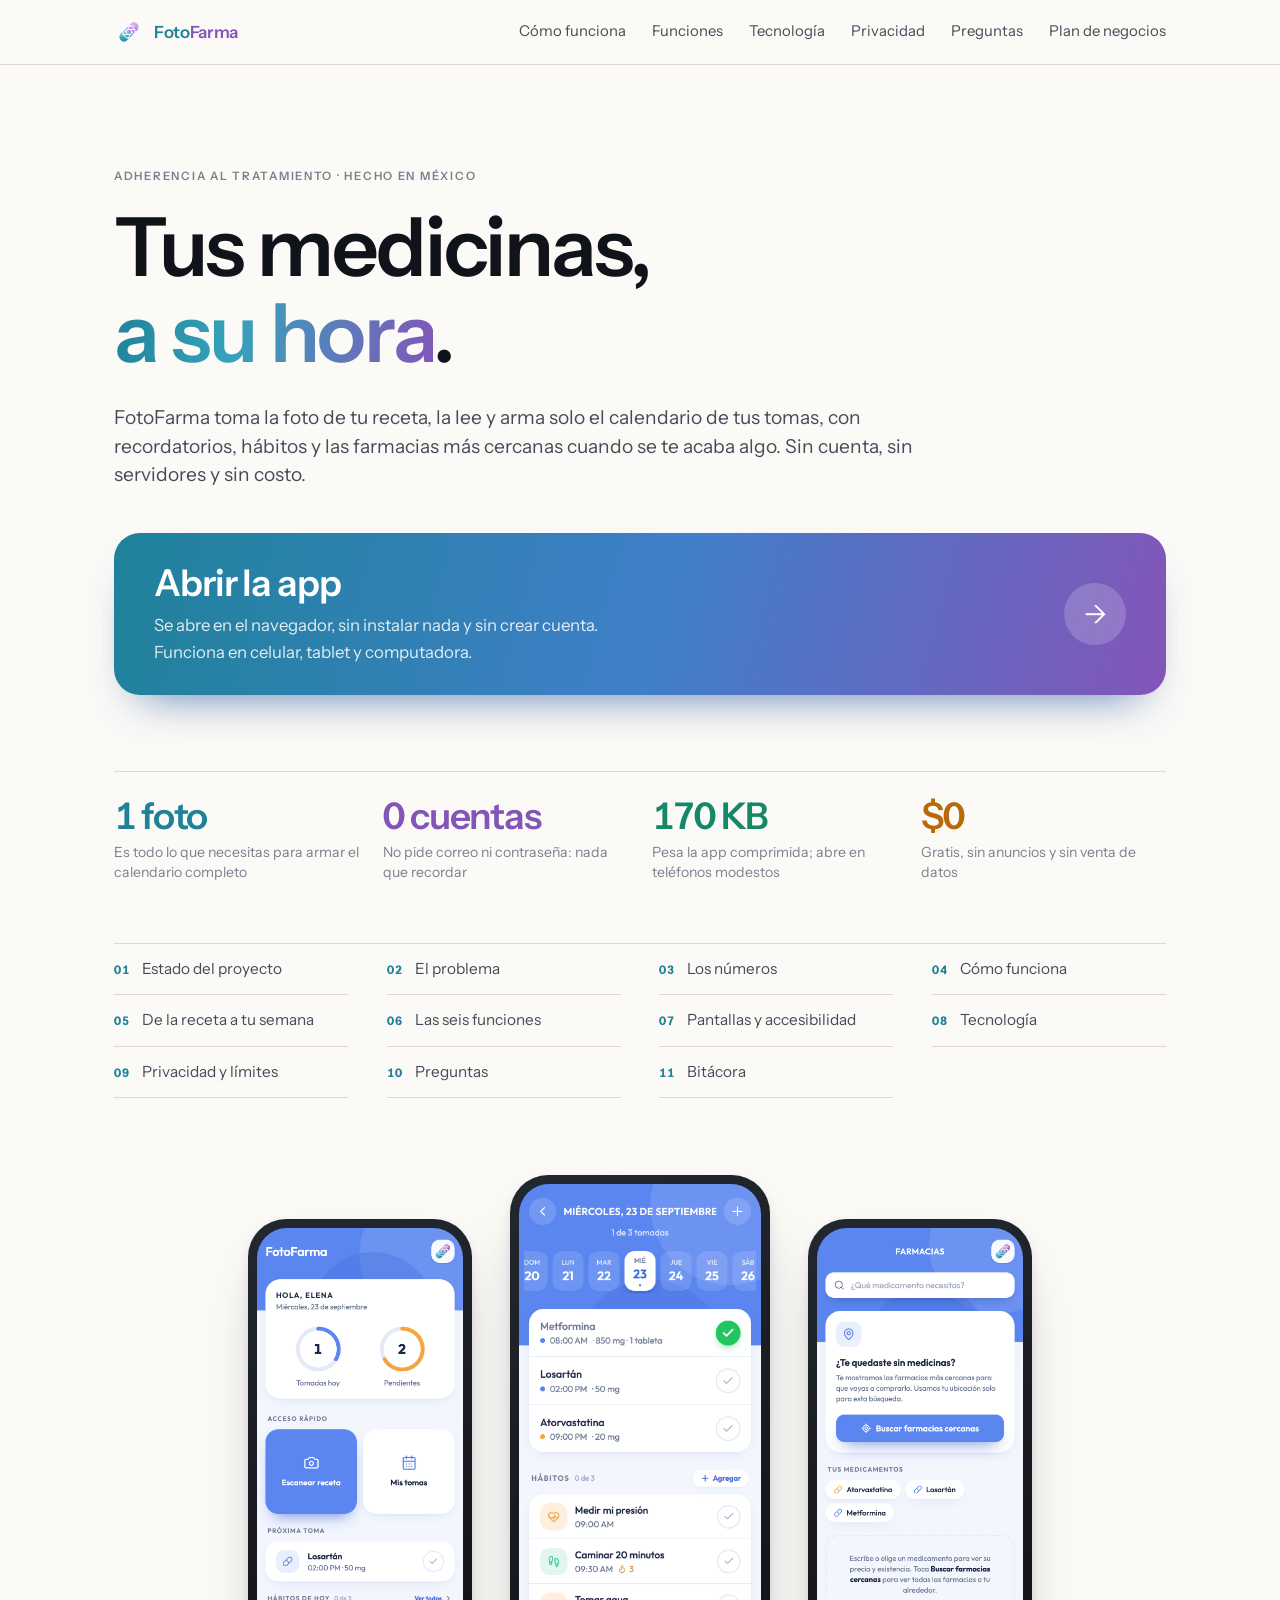
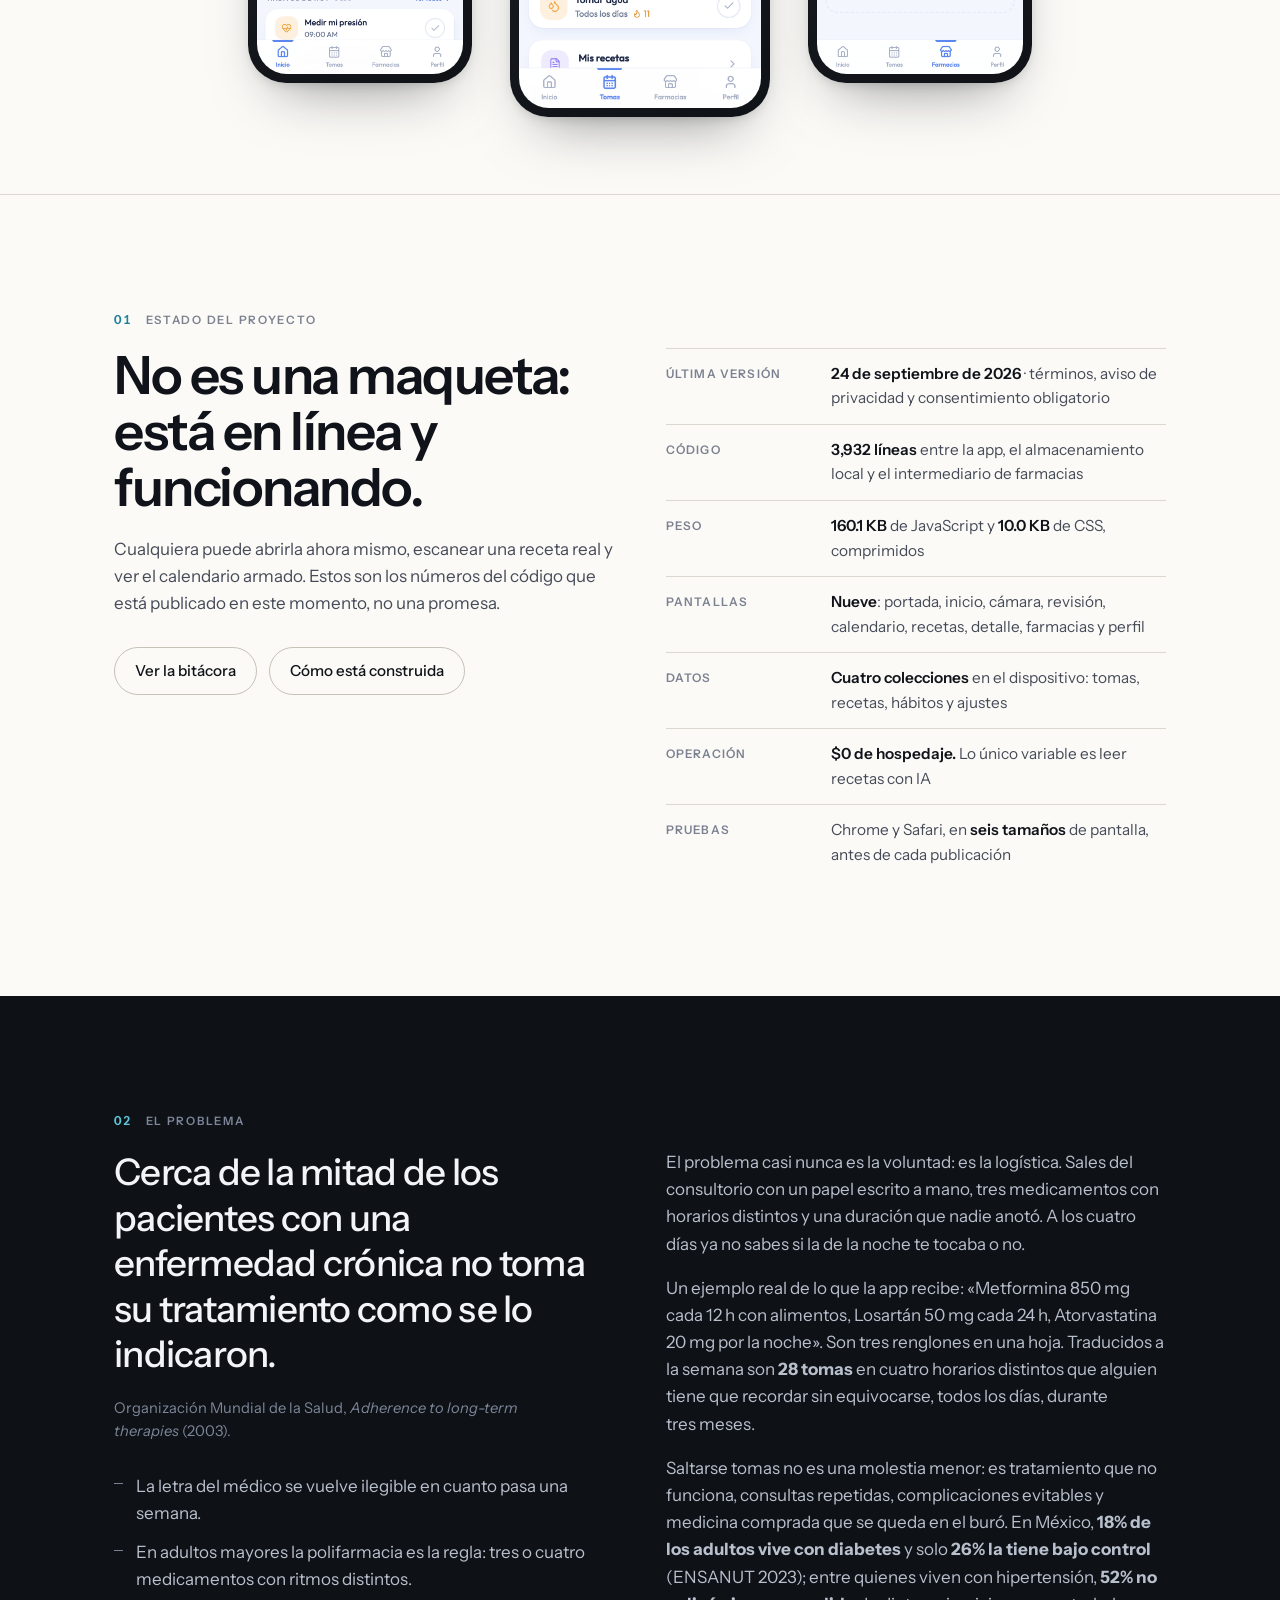
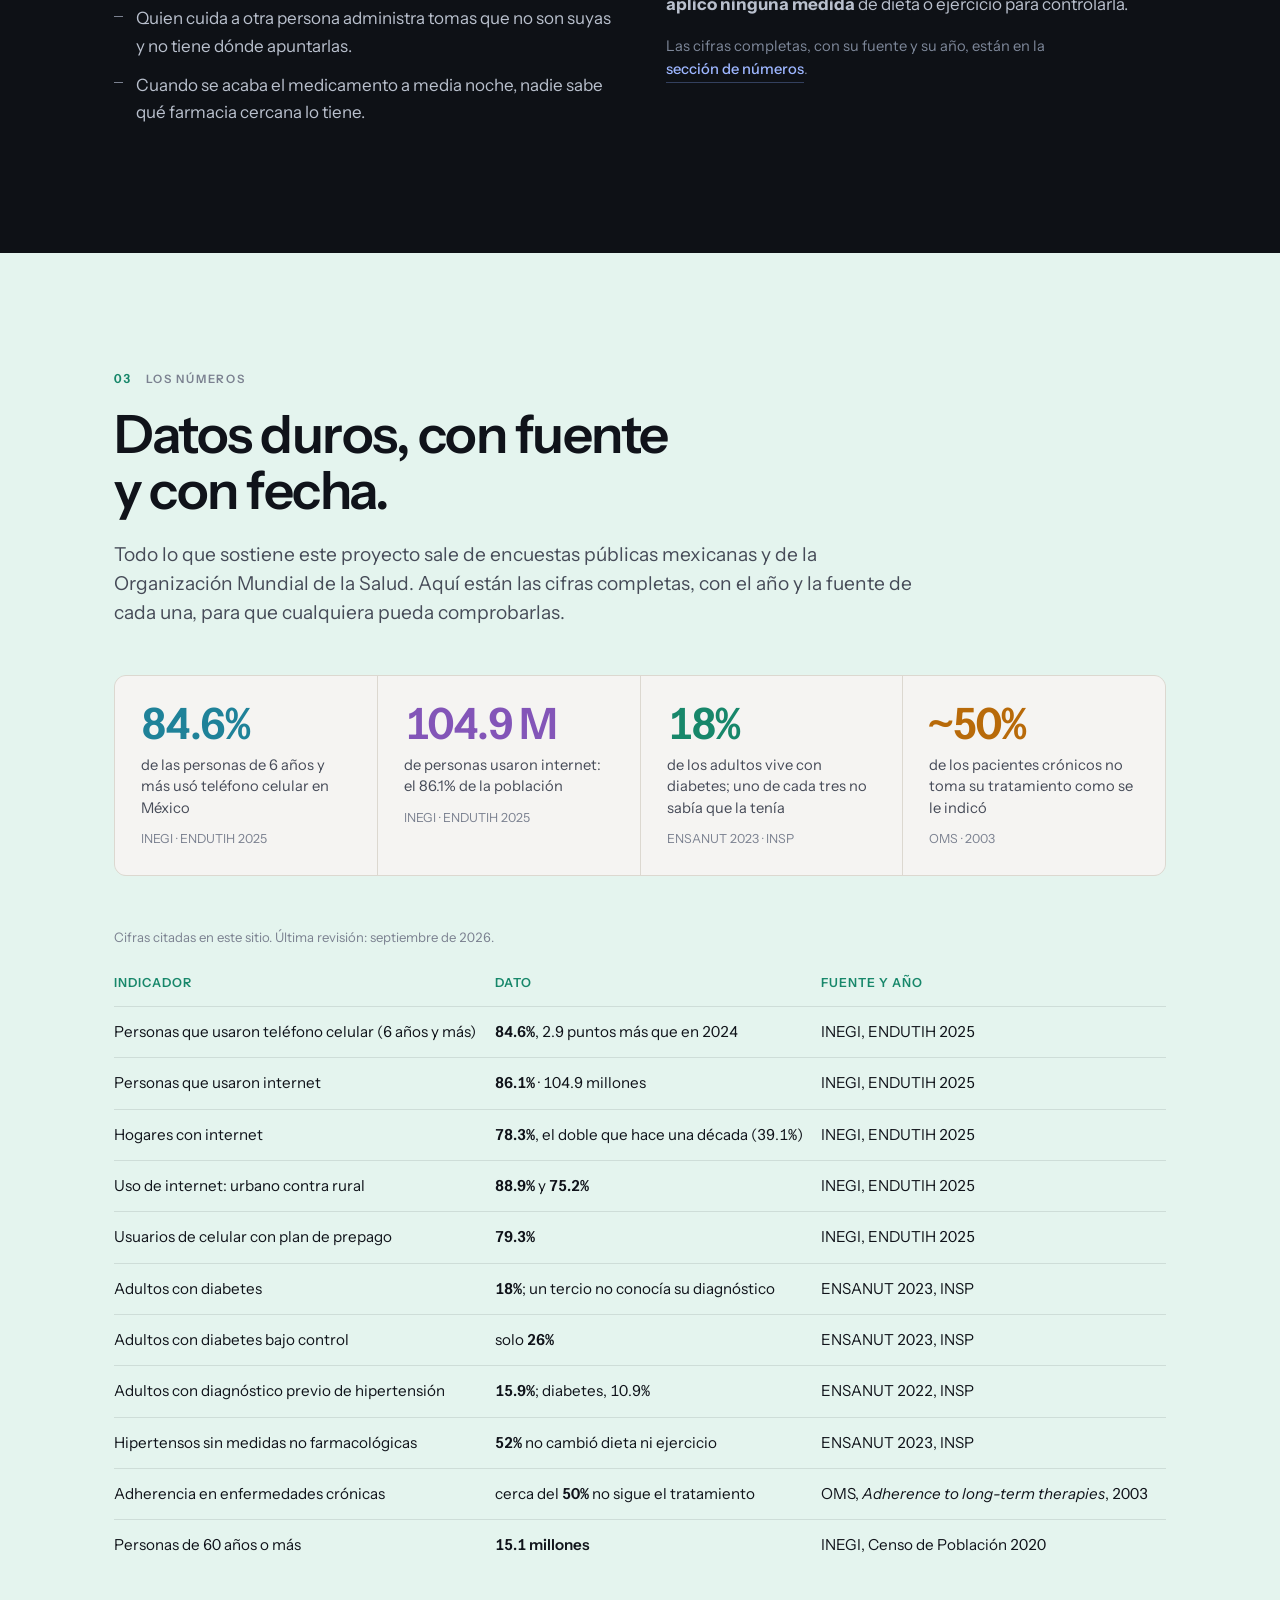
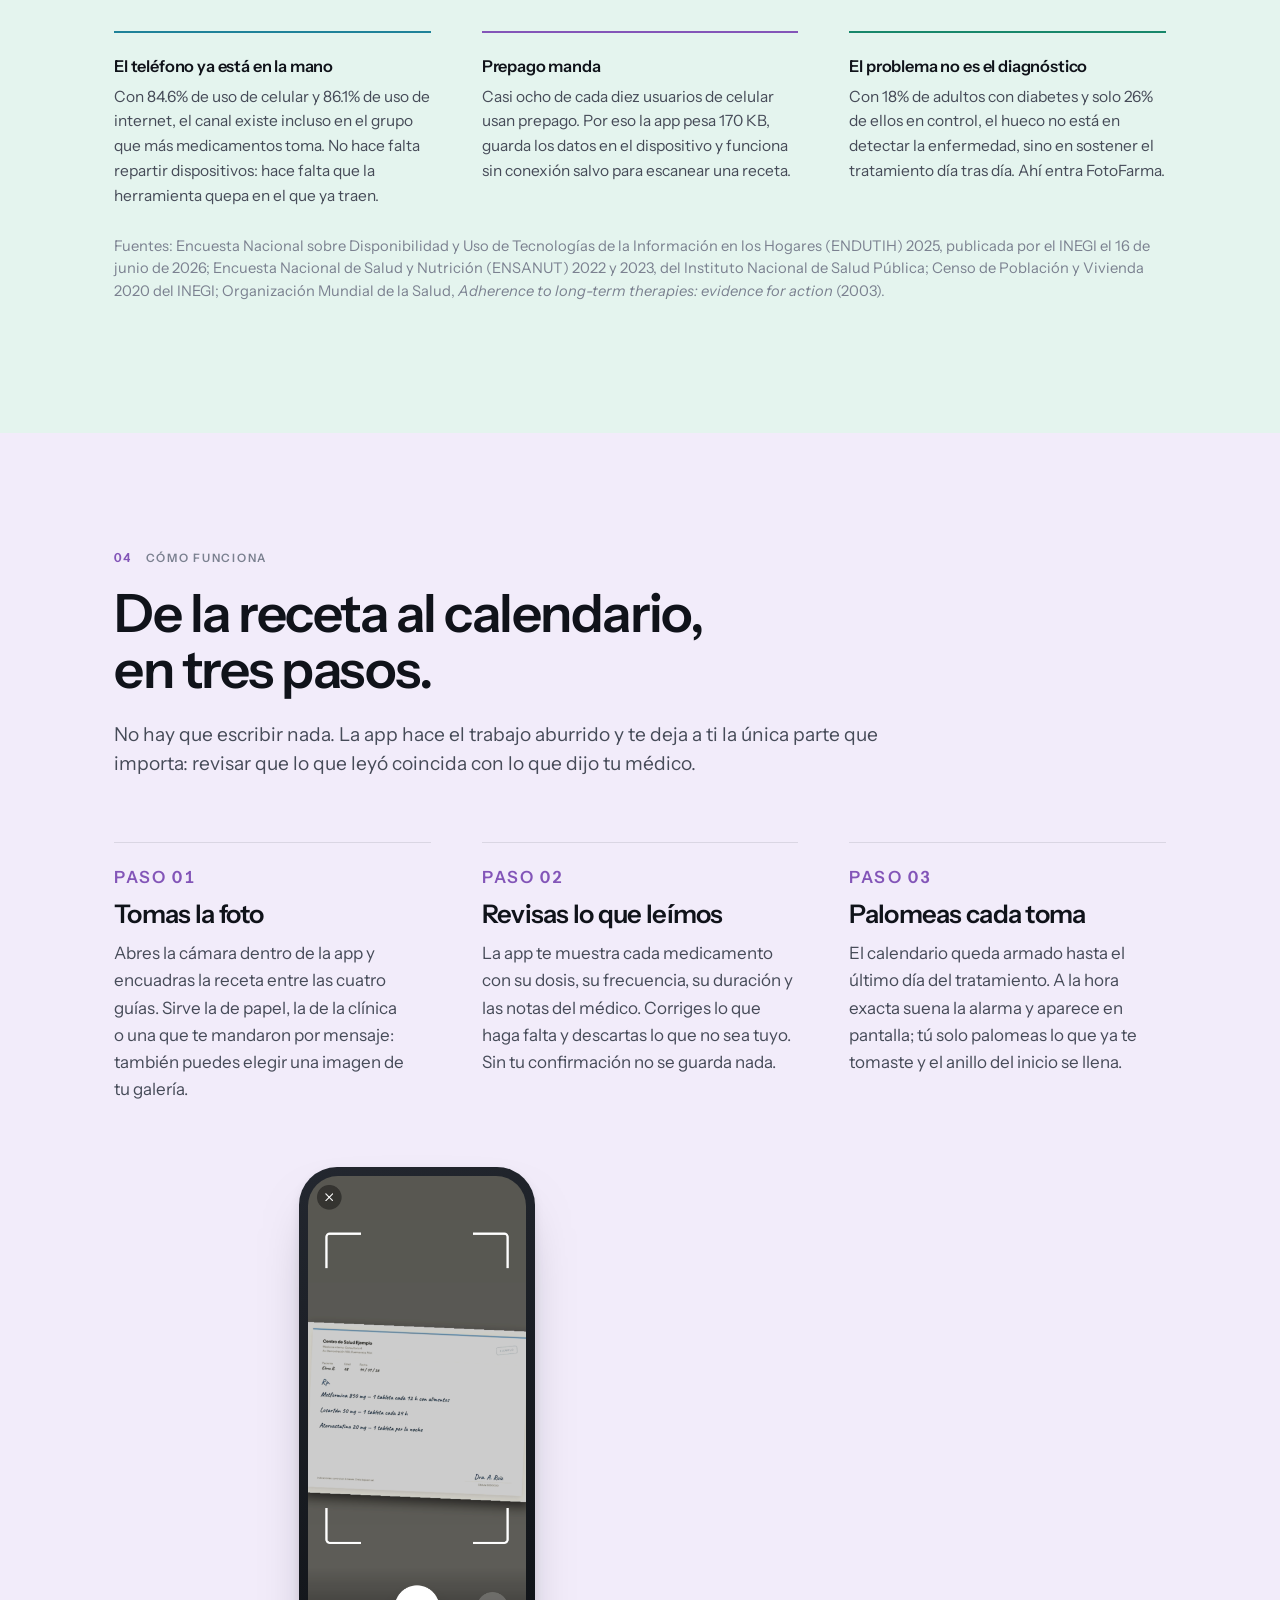
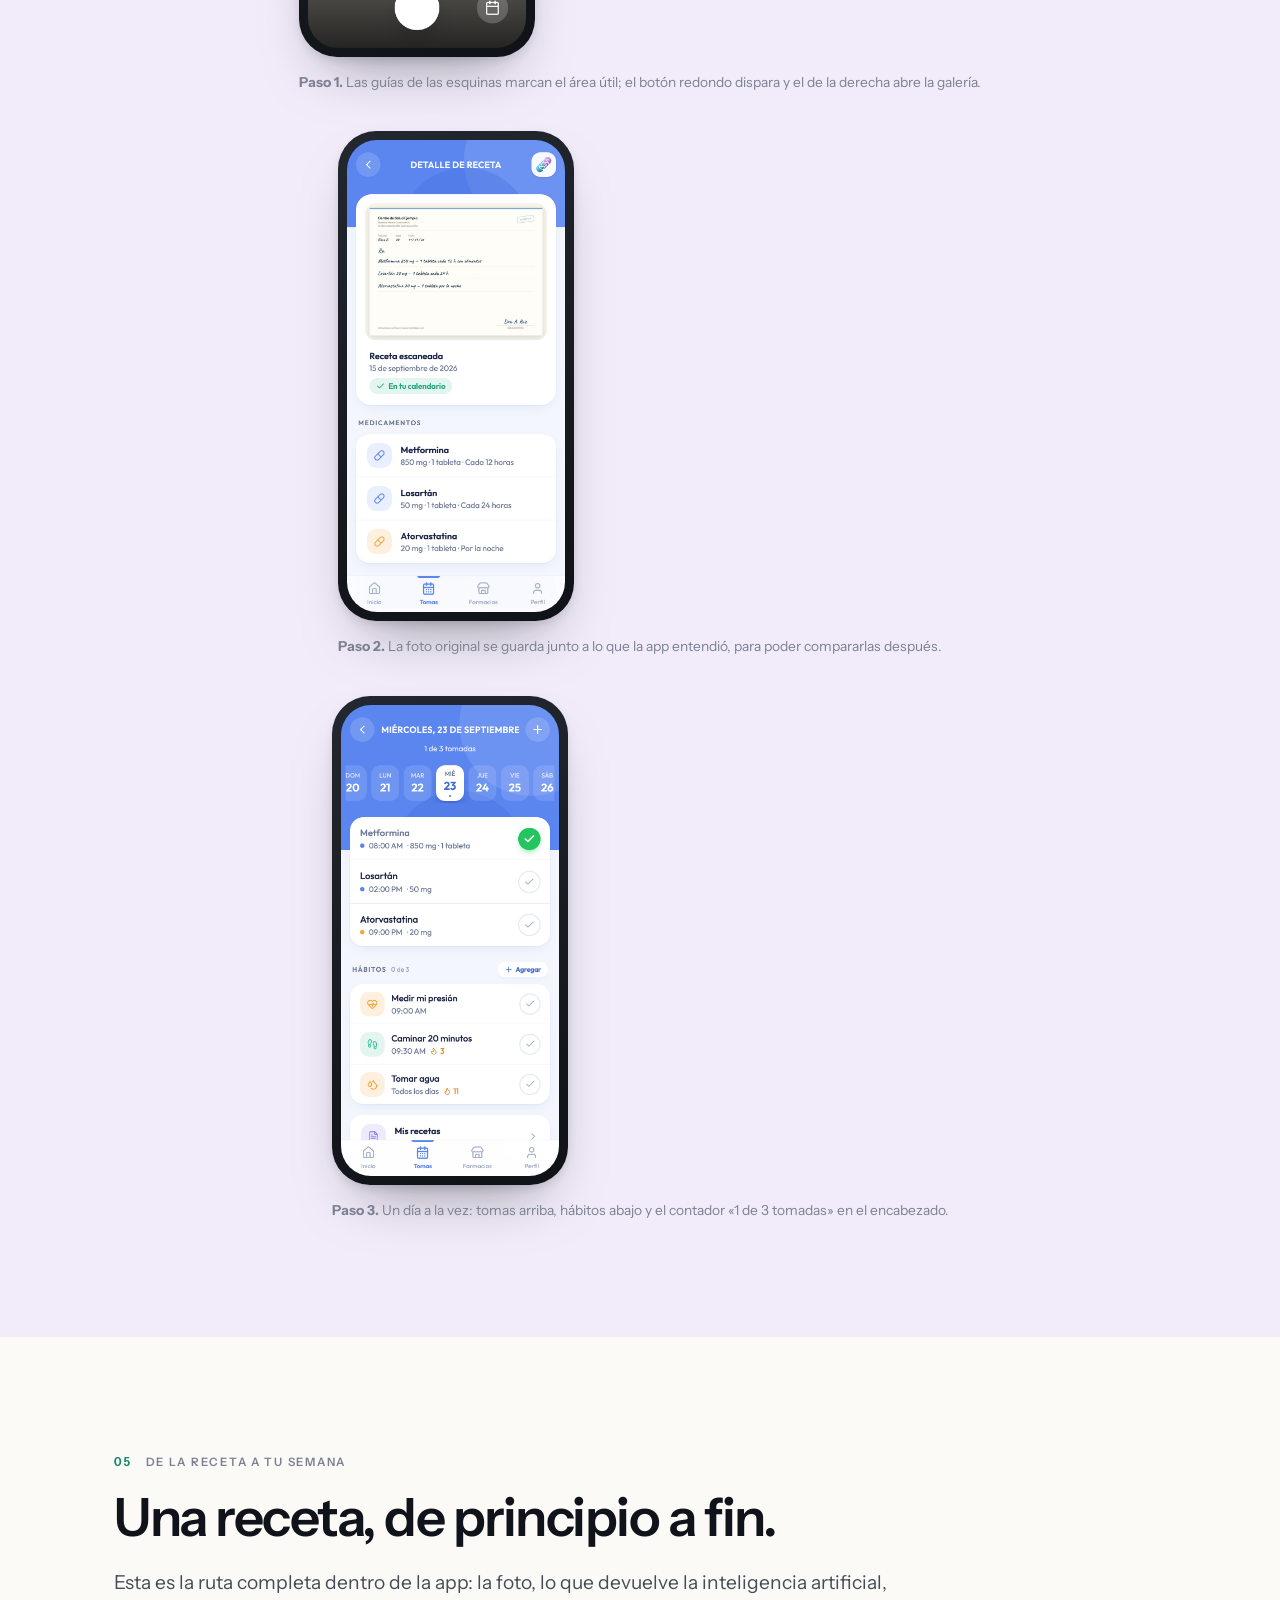
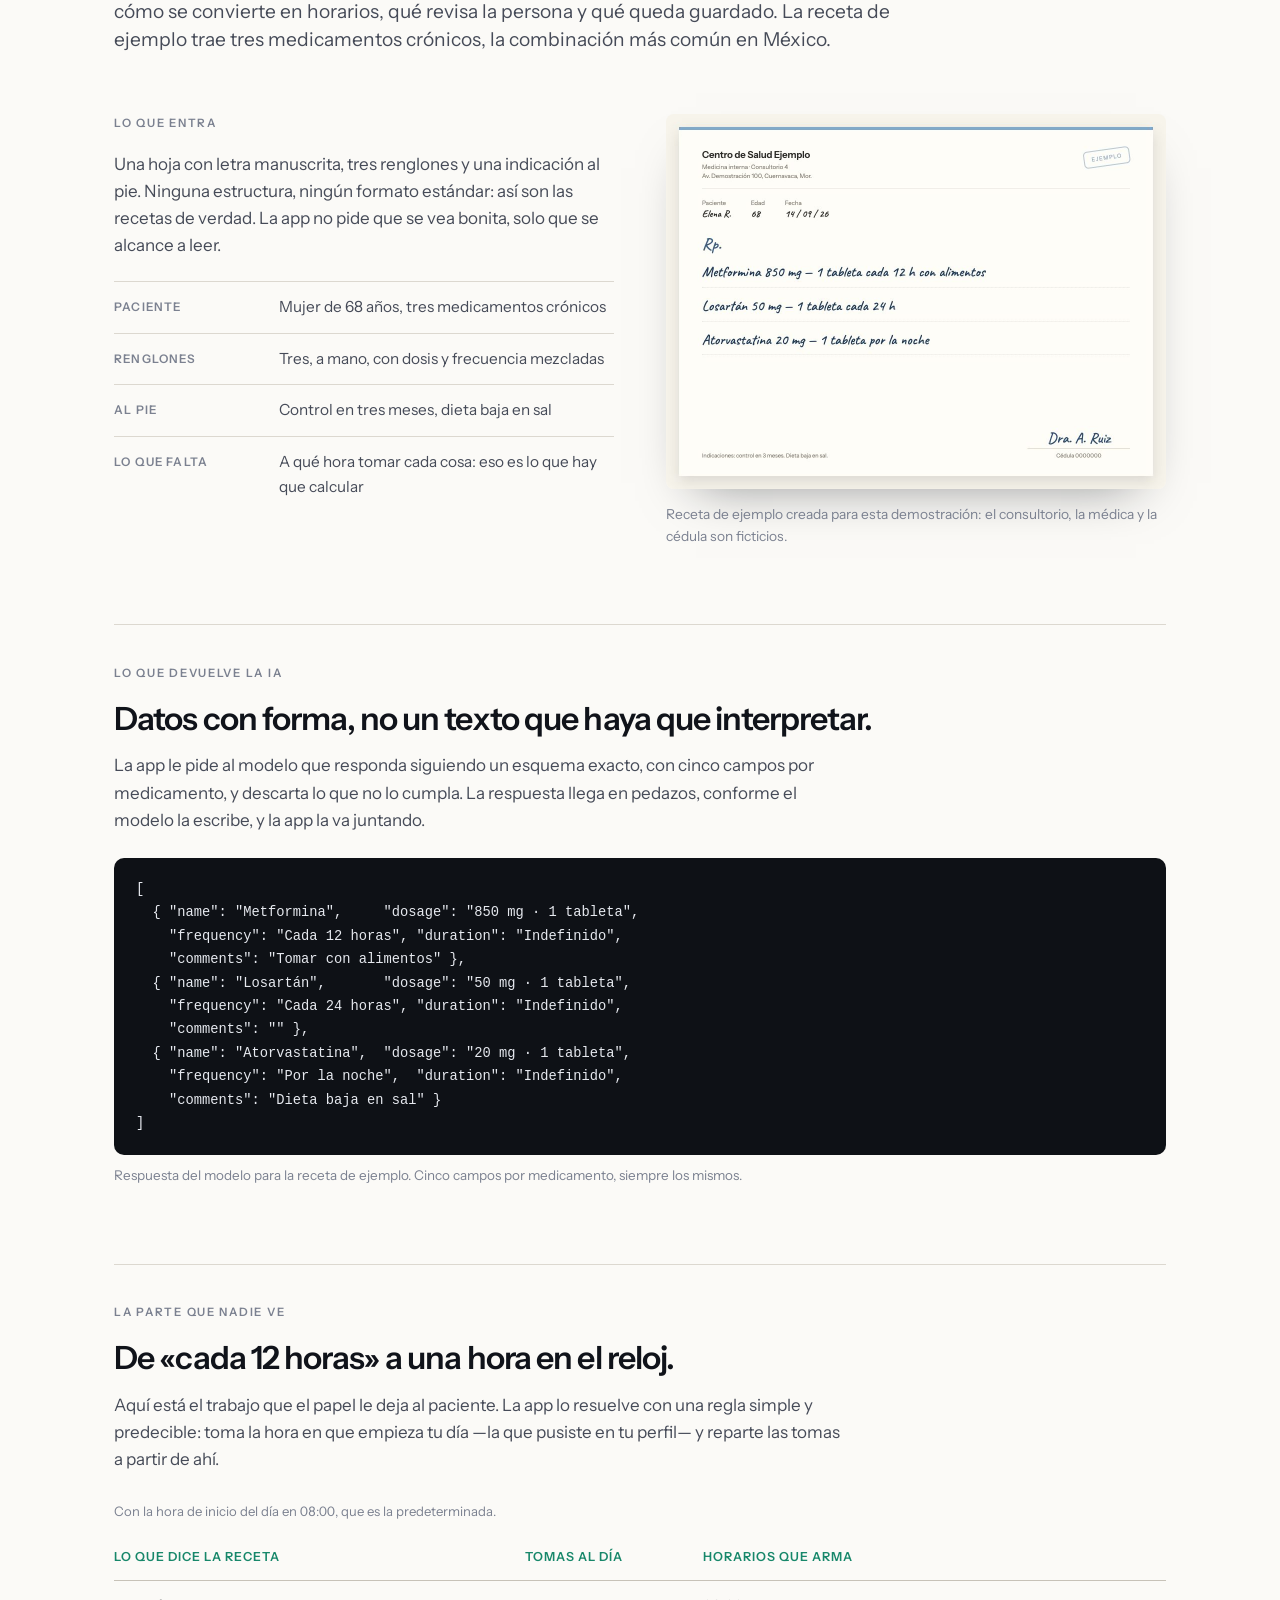
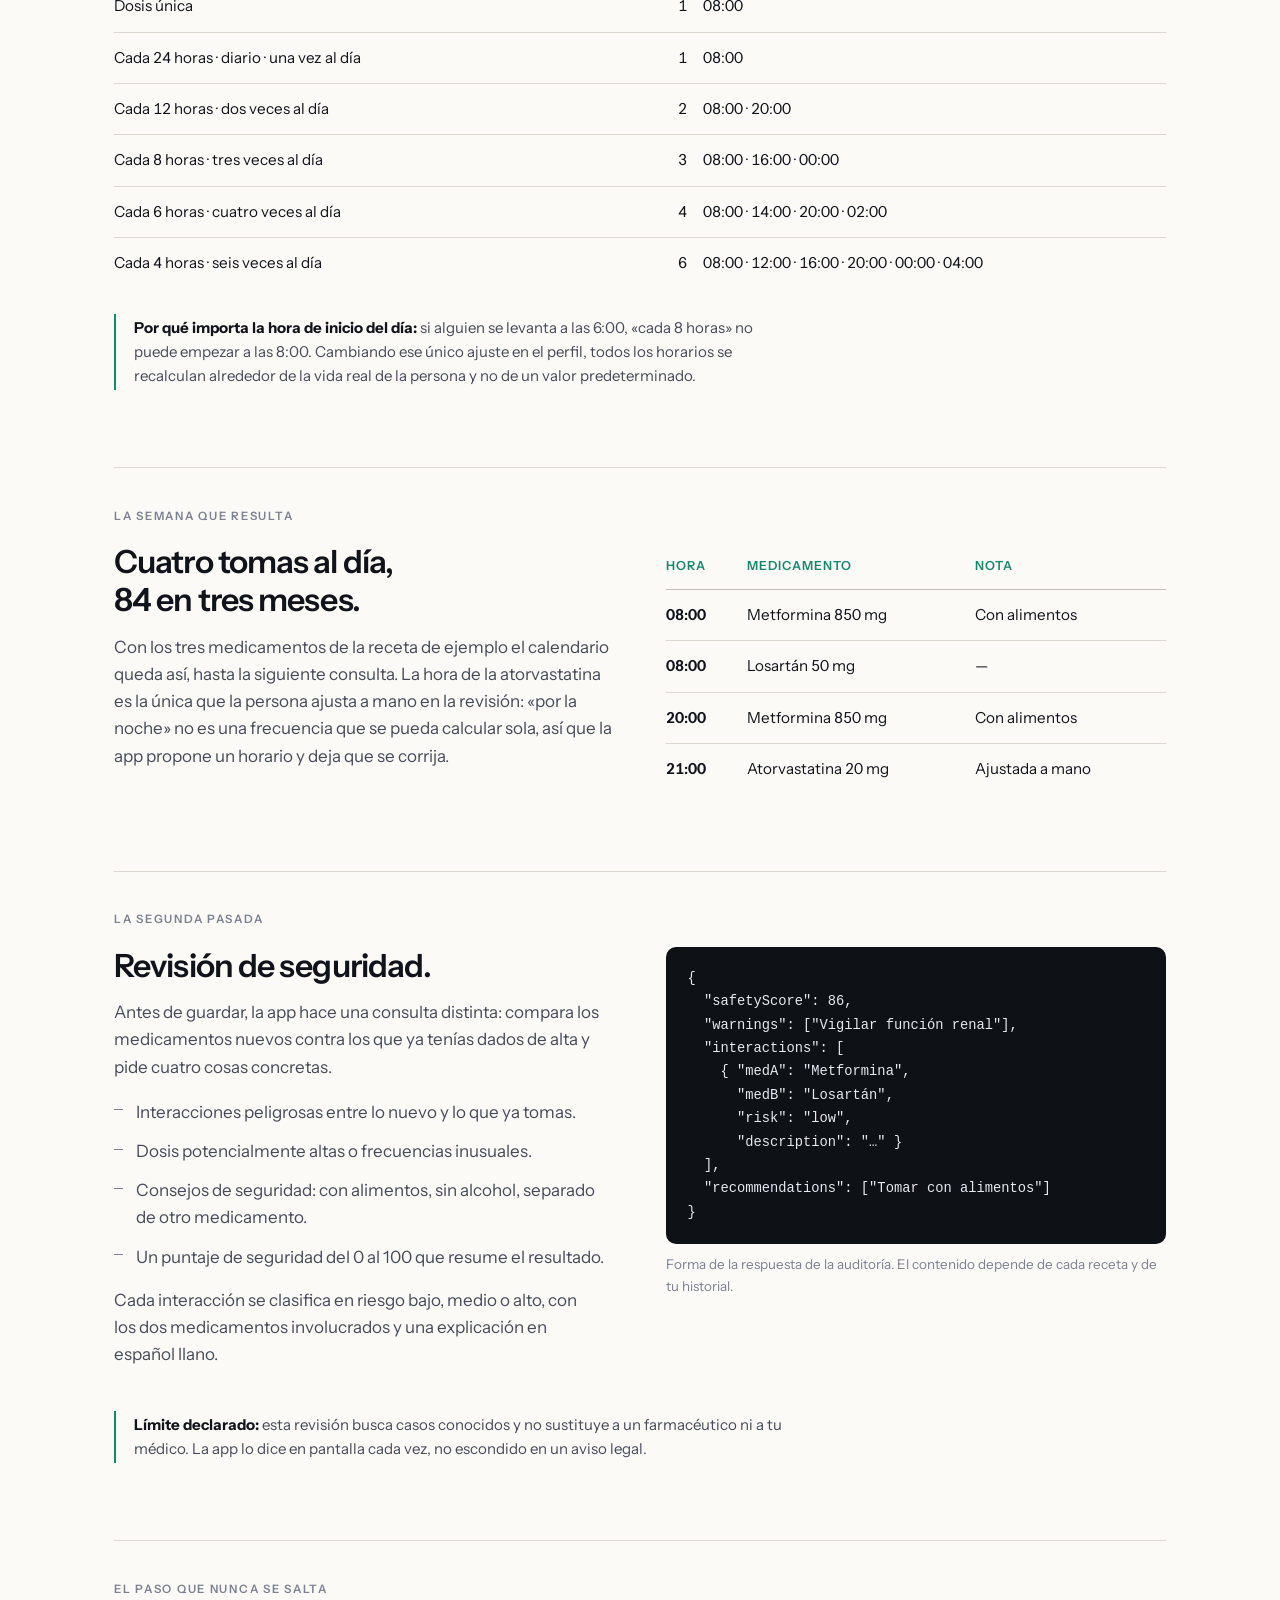
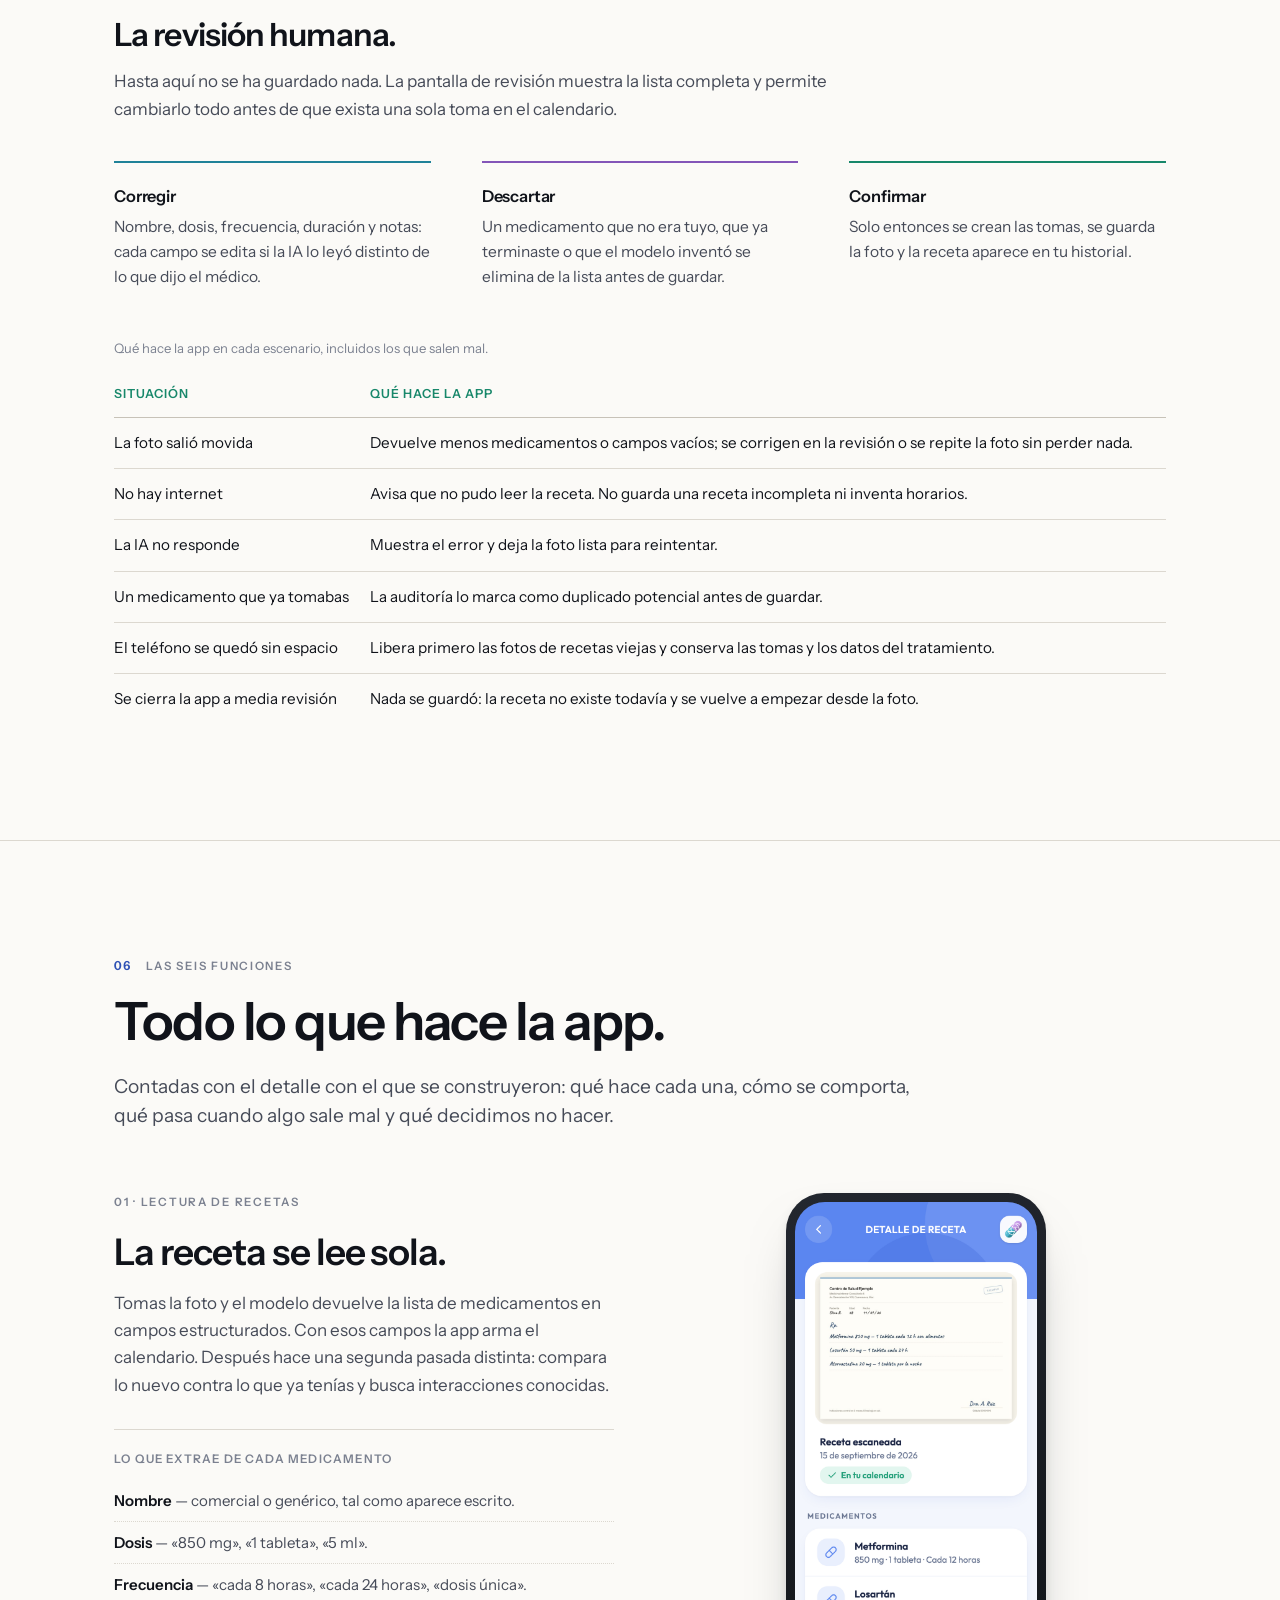
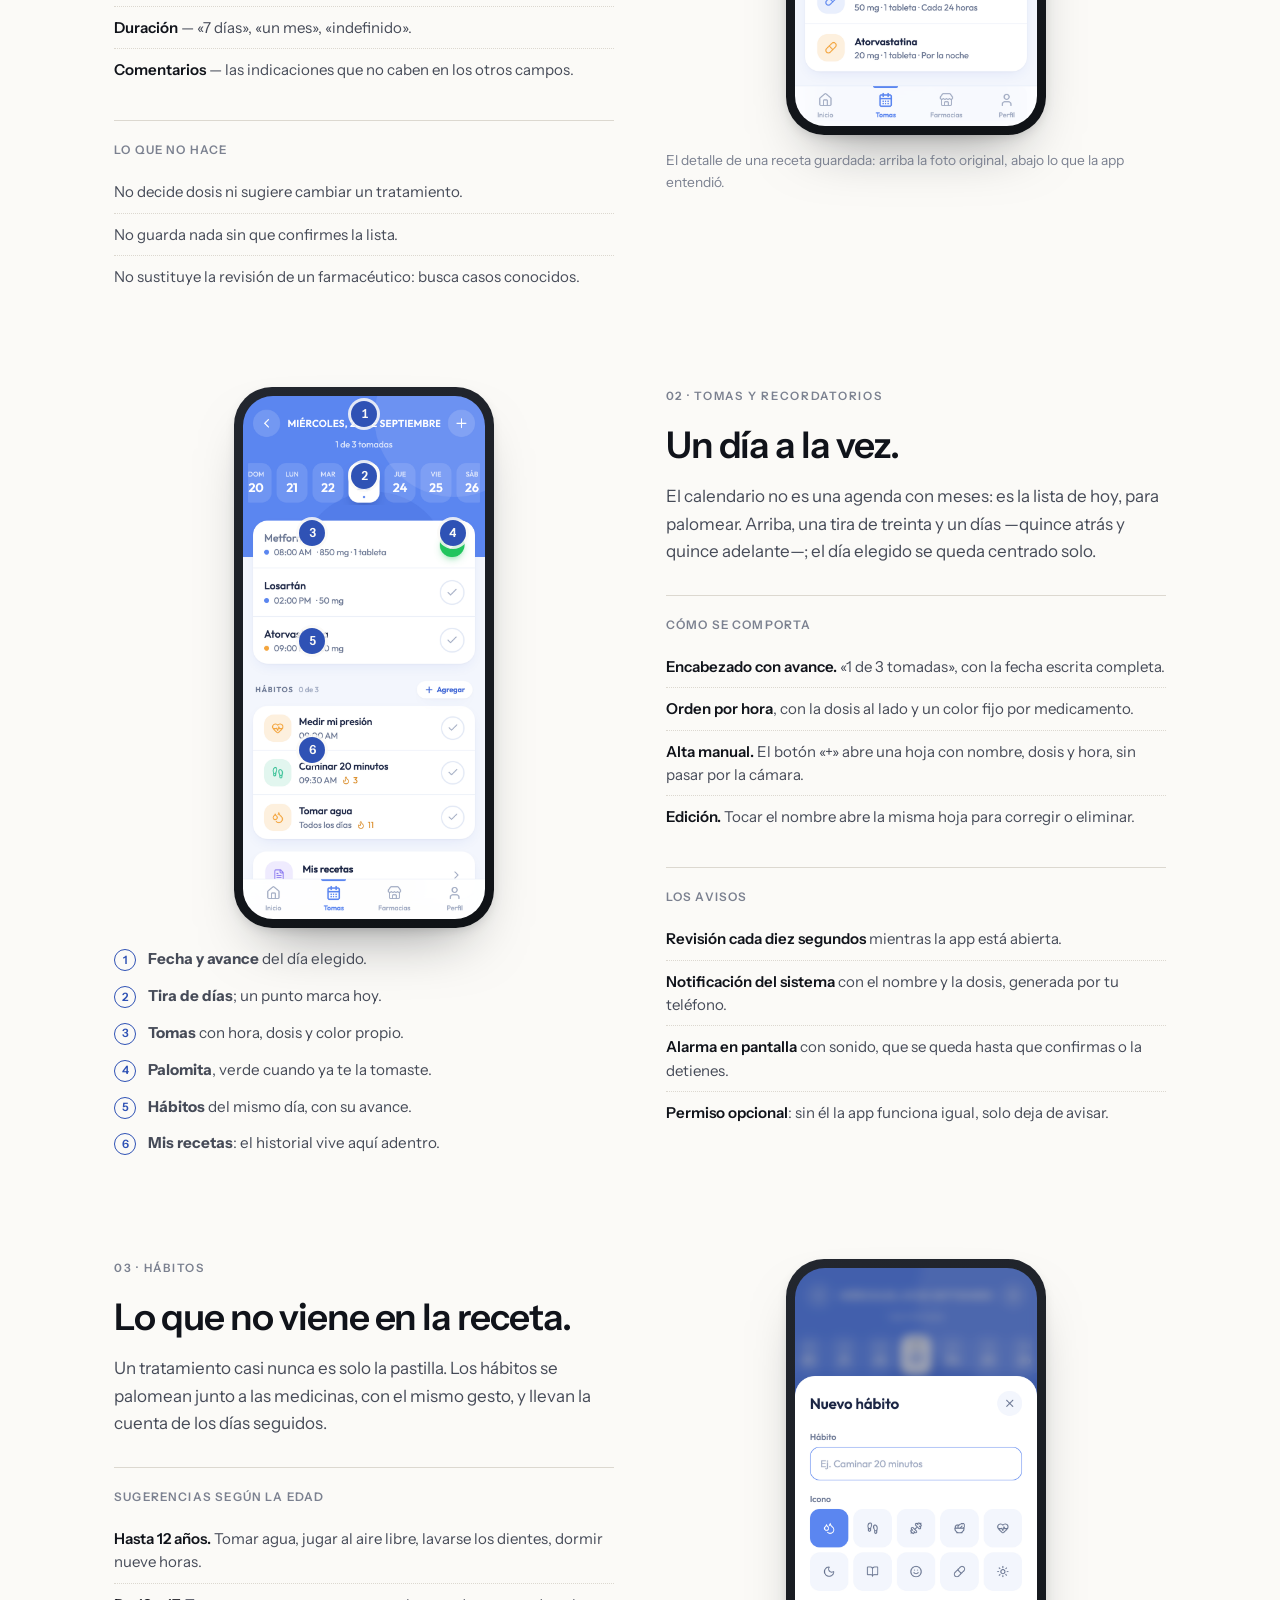
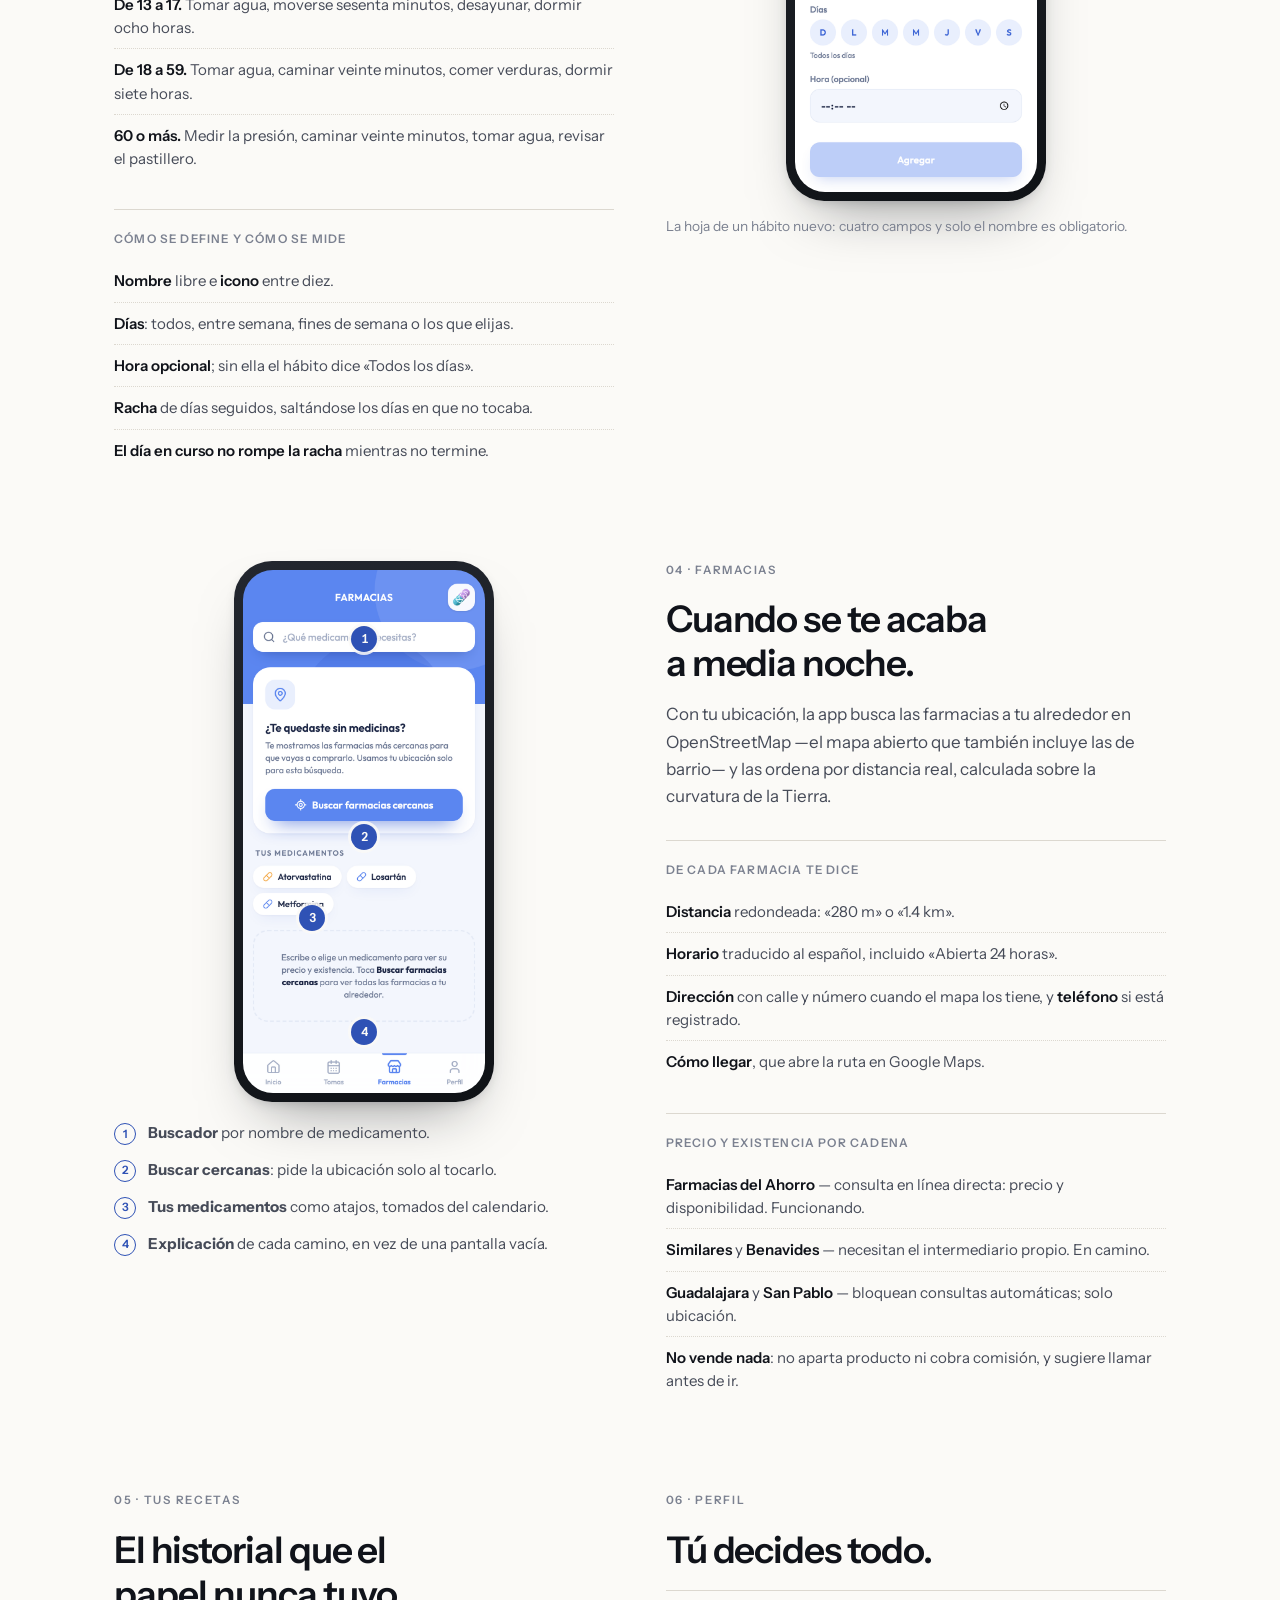
==== commit 7e7fb500: "Datos oficiales citados, un solo botón grande y más color Nueva sección «Los números» con cifras rea" ====
--- a/index.html
+++ b/index.html
@@ -26,9 +26,8 @@
       <a href="#tecnologia">Tecnología</a>
       <a href="#privacidad">Privacidad</a>
       <a href="#preguntas">Preguntas</a>
-      <a href="plan-de-negocios.html">Plan de negocios</a>
+      <a class="solo-movil" href="plan-de-negocios.html">Plan de negocios</a>
     </nav>
-    <a class="boton" href="https://strattpllaner.github.io/Fotofarma2/" target="_blank" rel="noopener">Abrir la app</a>
   </div>
 </header>
 
@@ -43,10 +42,13 @@
       con recordatorios, hábitos y las farmacias más cercanas cuando se te acaba algo.
       Sin cuenta, sin servidores y sin costo.
     </p>
-    <div class="boton-fila">
-      <a class="boton azul" href="https://strattpllaner.github.io/Fotofarma2/" target="_blank" rel="noopener">Abrir la app</a>
-      <a class="boton claro" href="#paso">Ver una receta de principio a fin</a>
-    </div>
+    <a class="boton-grande" href="https://strattpllaner.github.io/Fotofarma2/" target="_blank" rel="noopener">
+      <span class="bg-texto">
+        <span class="bg-titulo">Abrir la app</span>
+        <span class="bg-sub">Se abre en el navegador, sin instalar nada y sin crear cuenta. Funciona en celular, tablet y computadora.</span>
+      </span>
+      <span class="bg-flecha" aria-hidden="true">→</span>
+    </a>
 
     <div class="dato-fila">
       <div class="dato"><b>1 foto</b><span>Es todo lo que necesitas para armar el calendario completo</span></div>
@@ -58,14 +60,15 @@
     <ol class="agenda">
       <li><a href="#estado"><b>01</b> Estado del proyecto</a></li>
       <li><a href="#problema"><b>02</b> El problema</a></li>
-      <li><a href="#como"><b>03</b> Cómo funciona</a></li>
-      <li><a href="#paso"><b>04</b> De la receta a tu semana</a></li>
-      <li><a href="#funciones"><b>05</b> Las seis funciones</a></li>
-      <li><a href="#diseno"><b>06</b> Pantallas y accesibilidad</a></li>
-      <li><a href="#tecnologia"><b>07</b> Tecnología</a></li>
-      <li><a href="#privacidad"><b>08</b> Privacidad y límites</a></li>
-      <li><a href="#preguntas"><b>09</b> Preguntas</a></li>
-      <li><a href="#bitacora"><b>10</b> Bitácora</a></li>
+      <li><a href="#cifras"><b>03</b> Los números</a></li>
+      <li><a href="#como"><b>04</b> Cómo funciona</a></li>
+      <li><a href="#paso"><b>05</b> De la receta a tu semana</a></li>
+      <li><a href="#funciones"><b>06</b> Las seis funciones</a></li>
+      <li><a href="#diseno"><b>07</b> Pantallas y accesibilidad</a></li>
+      <li><a href="#tecnologia"><b>08</b> Tecnología</a></li>
+      <li><a href="#privacidad"><b>09</b> Privacidad y límites</a></li>
+      <li><a href="#preguntas"><b>10</b> Preguntas</a></li>
+      <li><a href="#bitacora"><b>11</b> Bitácora</a></li>
     </ol>
   </div>
 
@@ -76,7 +79,7 @@
   </div>
 </section>
 
-<section class="filo" id="estado">
+<section class="filo c-agua" id="estado">
   <div class="envoltura">
     <div class="seccion-num"><b>01</b><span>Estado del proyecto</span></div>
     <div class="rejilla rejilla-2 arriba">
@@ -87,8 +90,8 @@
           Estos son los números del código que está publicado en este momento, no una promesa.
         </p>
         <div class="boton-fila">
-          <a class="boton azul" href="https://strattpllaner.github.io/Fotofarma2/" target="_blank" rel="noopener">Abrir la app</a>
           <a class="boton claro" href="#bitacora">Ver la bitácora</a>
+          <a class="boton claro" href="#tecnologia">Cómo está construida</a>
         </div>
       </div>
       <div>
@@ -106,7 +109,7 @@
   </div>
 </section>
 
-<section class="noche" id="problema">
+<section class="noche c-agua" id="problema">
   <div class="envoltura">
     <div class="seccion-num"><b>02</b><span>El problema</span></div>
     <div class="rejilla rejilla-2 arriba">
@@ -138,16 +141,105 @@
         </p>
         <p>
           Saltarse tomas no es una molestia menor: es tratamiento que no funciona, consultas repetidas,
-          complicaciones evitables y medicina comprada que se queda en el buró.
-        </p>
-      </div>
-    </div>
-  </div>
-</section>
-
-<section id="como">
-  <div class="envoltura">
-    <div class="seccion-num"><b>03</b><span>Cómo funciona</span></div>
+          complicaciones evitables y medicina comprada que se queda en el buró. En México,
+          <b>18% de los adultos vive con diabetes</b> y solo <b>26% la tiene bajo control</b>
+          (ENSANUT 2023); entre quienes viven con hipertensión, <b>52% no aplicó ninguna medida</b>
+          de dieta o ejercicio para controlarla.
+        </p>
+        <p class="chico" style="color:#7d8799">
+          Las cifras completas, con su fuente y su año, están en la
+          <a class="enlace" href="#cifras">sección de números</a>.
+        </p>
+      </div>
+    </div>
+  </div>
+</section>
+
+<section class="tenue c-menta" id="cifras">
+  <div class="envoltura">
+    <div class="seccion-num"><b>03</b><span>Los números</span></div>
+    <h2>Datos duros, con fuente<br>y con fecha.</h2>
+    <p class="entrada" style="margin-top:22px">
+      Todo lo que sostiene este proyecto sale de encuestas públicas mexicanas y de la Organización
+      Mundial de la Salud. Aquí están las cifras completas, con el año y la fuente de cada una,
+      para que cualquiera pueda comprobarlas.
+    </p>
+
+    <div class="cifras">
+      <div class="cifra-caja">
+        <b>84.6%</b>
+        <span>de las personas de 6 años y más usó teléfono celular en México</span>
+        <em>INEGI · ENDUTIH 2025</em>
+      </div>
+      <div class="cifra-caja">
+        <b>104.9 M</b>
+        <span>de personas usaron internet: el 86.1% de la población</span>
+        <em>INEGI · ENDUTIH 2025</em>
+      </div>
+      <div class="cifra-caja">
+        <b>18%</b>
+        <span>de los adultos vive con diabetes; uno de cada tres no sabía que la tenía</span>
+        <em>ENSANUT 2023 · INSP</em>
+      </div>
+      <div class="cifra-caja">
+        <b>~50%</b>
+        <span>de los pacientes crónicos no toma su tratamiento como se le indicó</span>
+        <em>OMS · 2003</em>
+      </div>
+    </div>
+
+    <div class="tabla-caja" style="margin-top:clamp(36px,4vw,52px)">
+      <table>
+        <caption>Cifras citadas en este sitio. Última revisión: septiembre de 2026.</caption>
+        <thead><tr><th scope="col">Indicador</th><th scope="col">Dato</th><th scope="col">Fuente y año</th></tr></thead>
+        <tbody>
+          <tr><td>Personas que usaron teléfono celular (6 años y más)</td><td><b>84.6%</b>, 2.9 puntos más que en 2024</td><td>INEGI, ENDUTIH 2025</td></tr>
+          <tr><td>Personas que usaron internet</td><td><b>86.1%</b> · 104.9 millones</td><td>INEGI, ENDUTIH 2025</td></tr>
+          <tr><td>Hogares con internet</td><td><b>78.3%</b>, el doble que hace una década (39.1%)</td><td>INEGI, ENDUTIH 2025</td></tr>
+          <tr><td>Uso de internet: urbano contra rural</td><td><b>88.9%</b> y <b>75.2%</b></td><td>INEGI, ENDUTIH 2025</td></tr>
+          <tr><td>Usuarios de celular con plan de prepago</td><td><b>79.3%</b></td><td>INEGI, ENDUTIH 2025</td></tr>
+          <tr><td>Adultos con diabetes</td><td><b>18%</b>; un tercio no conocía su diagnóstico</td><td>ENSANUT 2023, INSP</td></tr>
+          <tr><td>Adultos con diabetes bajo control</td><td>solo <b>26%</b></td><td>ENSANUT 2023, INSP</td></tr>
+          <tr><td>Adultos con diagnóstico previo de hipertensión</td><td><b>15.9%</b>; diabetes, 10.9%</td><td>ENSANUT 2022, INSP</td></tr>
+          <tr><td>Hipertensos sin medidas no farmacológicas</td><td><b>52%</b> no cambió dieta ni ejercicio</td><td>ENSANUT 2023, INSP</td></tr>
+          <tr><td>Adherencia en enfermedades crónicas</td><td>cerca del <b>50%</b> no sigue el tratamiento</td><td>OMS, <i>Adherence to long-term therapies</i>, 2003</td></tr>
+          <tr><td>Personas de 60 años o más</td><td><b>15.1 millones</b></td><td>INEGI, Censo de Población 2020</td></tr>
+        </tbody>
+      </table>
+    </div>
+
+    <div class="rejilla rejilla-3 fichas-color" style="margin-top:clamp(40px,5vw,60px)">
+      <div class="ficha">
+        <h4>El teléfono ya está en la mano</h4>
+        <p>Con 84.6% de uso de celular y 86.1% de uso de internet, el canal existe incluso en el
+        grupo que más medicamentos toma. No hace falta repartir dispositivos: hace falta que la
+        herramienta quepa en el que ya traen.</p>
+      </div>
+      <div class="ficha">
+        <h4>Prepago manda</h4>
+        <p>Casi ocho de cada diez usuarios de celular usan prepago. Por eso la app pesa 170 KB,
+        guarda los datos en el dispositivo y funciona sin conexión salvo para escanear una receta.</p>
+      </div>
+      <div class="ficha">
+        <h4>El problema no es el diagnóstico</h4>
+        <p>Con 18% de adultos con diabetes y solo 26% de ellos en control, el hueco no está en
+        detectar la enfermedad, sino en sostener el tratamiento día tras día. Ahí entra FotoFarma.</p>
+      </div>
+    </div>
+
+    <p class="chico" style="margin-top:26px">
+      Fuentes: Encuesta Nacional sobre Disponibilidad y Uso de Tecnologías de la Información en los
+      Hogares (ENDUTIH) 2025, publicada por el INEGI el 16 de junio de 2026; Encuesta Nacional de
+      Salud y Nutrición (ENSANUT) 2022 y 2023, del Instituto Nacional de Salud Pública; Censo de
+      Población y Vivienda 2020 del INEGI; Organización Mundial de la Salud, <i>Adherence to
+      long-term therapies: evidence for action</i> (2003).
+    </p>
+  </div>
+</section>
+
+<section class="tenue c-lila" id="como">
+  <div class="envoltura">
+    <div class="seccion-num"><b>04</b><span>Cómo funciona</span></div>
     <h2>De la receta al calendario,<br>en tres pasos.</h2>
     <p class="entrada" style="margin-top:22px">
       No hay que escribir nada. La app hace el trabajo aburrido y te deja a ti la única parte
@@ -189,9 +281,9 @@
   </div>
 </section>
 
-<section class="filo" id="paso">
-  <div class="envoltura">
-    <div class="seccion-num"><b>04</b><span>De la receta a tu semana</span></div>
+<section class="c-menta" id="paso">
+  <div class="envoltura">
+    <div class="seccion-num"><b>05</b><span>De la receta a tu semana</span></div>
     <h2>Una receta, de principio a fin.</h2>
     <p class="entrada" style="margin-top:22px">
       Esta es la ruta completa dentro de la app: la foto, lo que devuelve la inteligencia artificial,
@@ -345,7 +437,7 @@
         Hasta aquí no se ha guardado nada. La pantalla de revisión muestra la lista completa y
         permite cambiarlo todo antes de que exista una sola toma en el calendario.
       </p>
-      <div class="rejilla rejilla-3" style="margin-top:clamp(28px,3vw,40px)">
+      <div class="rejilla rejilla-3 fichas-color" style="margin-top:clamp(28px,3vw,40px)">
         <div class="ficha"><h4>Corregir</h4><p>Nombre, dosis, frecuencia, duración y notas: cada campo se edita si la IA lo leyó distinto de lo que dijo el médico.</p></div>
         <div class="ficha"><h4>Descartar</h4><p>Un medicamento que no era tuyo, que ya terminaste o que el modelo inventó se elimina de la lista antes de guardar.</p></div>
         <div class="ficha"><h4>Confirmar</h4><p>Solo entonces se crean las tomas, se guarda la foto y la receta aparece en tu historial.</p></div>
@@ -368,9 +460,9 @@
   </div>
 </section>
 
-<section class="filo" id="funciones">
-  <div class="envoltura">
-    <div class="seccion-num"><b>05</b><span>Las seis funciones</span></div>
+<section class="filo c-azul" id="funciones">
+  <div class="envoltura">
+    <div class="seccion-num"><b>06</b><span>Las seis funciones</span></div>
     <h2>Todo lo que hace la app.</h2>
     <p class="entrada" style="margin-top:22px">
       Contadas con el detalle con el que se construyeron: qué hace cada una, cómo se comporta,
@@ -583,9 +675,9 @@
   </div>
 </section>
 
-<section class="filo" id="diseno">
-  <div class="envoltura">
-    <div class="seccion-num"><b>06</b><span>Pantallas y accesibilidad</span></div>
+<section class="tenue c-sol" id="diseno">
+  <div class="envoltura">
+    <div class="seccion-num"><b>07</b><span>Pantallas y accesibilidad</span></div>
     <h2>Hecha para el teléfono<br>que la gente ya trae.</h2>
     <p class="entrada" style="margin-top:22px">
       El usuario que más lo necesita tiene 68 años, un teléfono de gama media y un plan de datos
@@ -642,9 +734,9 @@
   </div>
 </section>
 
-<section class="noche" id="tecnologia">
-  <div class="envoltura">
-    <div class="seccion-num"><b>07</b><span>Tecnología</span></div>
+<section class="noche c-menta" id="tecnologia">
+  <div class="envoltura">
+    <div class="seccion-num"><b>08</b><span>Tecnología</span></div>
     <h2>Cómo está construida<br>por dentro.</h2>
     <p class="entrada" style="margin-top:22px">
       La arquitectura no es un detalle técnico: es lo que permite que la app sea gratuita, privada
@@ -747,9 +839,9 @@
   </div>
 </section>
 
-<section class="filo" id="privacidad">
-  <div class="envoltura">
-    <div class="seccion-num"><b>08</b><span>Privacidad y límites</span></div>
+<section class="filo c-lila" id="privacidad">
+  <div class="envoltura">
+    <div class="seccion-num"><b>09</b><span>Privacidad y límites</span></div>
     <h2>Tus datos no viven<br>en nuestro servidor.</h2>
     <p class="entrada" style="margin-top:22px">
       Porque no hay servidor. FotoFarma corre entera en tu teléfono: las recetas, las tomas y los
@@ -826,9 +918,9 @@
   </div>
 </section>
 
-<section class="filo" id="preguntas">
+<section class="tenue c-agua" id="preguntas">
   <div class="envoltura" style="max-width:940px">
-    <div class="seccion-num"><b>09</b><span>Preguntas</span></div>
+    <div class="seccion-num"><b>10</b><span>Preguntas</span></div>
     <h2>Lo que todos preguntan.</h2>
 
     <p class="rotulo" style="margin-top:clamp(36px,4vw,52px)">Para empezar</p>
@@ -899,9 +991,9 @@
   </div>
 </section>
 
-<section class="filo" id="bitacora">
-  <div class="envoltura">
-    <div class="seccion-num"><b>10</b><span>Bitácora</span></div>
+<section class="filo c-rosa" id="bitacora">
+  <div class="envoltura">
+    <div class="seccion-num"><b>11</b><span>Bitácora</span></div>
     <h2>Qué se construyó<br>y en qué orden.</h2>
     <p class="entrada" style="margin-top:22px">
       El historial real del proyecto, tomado del repositorio. Sirve para ver el ritmo: la app pasó
@@ -1014,7 +1106,7 @@
       No hay que instalar nada para probarla: abre el enlace, toma una foto y mira cómo queda tu semana.
     </p>
     <div class="boton-fila" style="justify-content:center">
-      <a class="boton azul" href="https://strattpllaner.github.io/Fotofarma2/" target="_blank" rel="noopener">Abrir la app</a>
+      <a class="boton claro" href="#estado">Volver al inicio</a>
       <a class="boton claro" href="plan-de-negocios.html">Ver el plan de negocios</a>
     </div>
   </div>
--- a/assets/estilos.css
+++ b/assets/estilos.css
@@ -17,6 +17,16 @@
   --agua-claro: #35a3bb;
   --lila: #8355b8;        /* lila del logo, apto para texto */
   --lila-claro: #a678d6;
+  --menta: #17876a;
+  --sol: #b86a09;
+  --rosa: #c0436b;
+
+  /* fondos suaves de cada color, para secciones y tarjetas */
+  --agua-tenue: #e7f5f8;
+  --lila-tenue: #f2ecfa;
+  --azul-tenue: #e9effd;
+  --menta-tenue: #e4f4ee;
+  --sol-tenue: #fdf1de;
 
   --noche: #0e1116;
   --noche-2: #161b23;
@@ -144,7 +154,7 @@
   position: sticky;
   top: 0;
   z-index: 50;
-  background: rgba(251, 250, 247, 0.82);
+  background: rgba(251, 250, 247, 0.94);
   backdrop-filter: saturate(180%) blur(14px);
   -webkit-backdrop-filter: saturate(180%) blur(14px);
   border-bottom: 1px solid var(--linea);
@@ -186,7 +196,7 @@
 @media (min-width: 860px) { .nav-enlaces { display: flex; } .nav .boton { margin-left: 0; } }
 /* En celular solo queda un enlace visible, para no apretar la barra */
 @media (max-width: 859px) {
-  .nav-enlaces { display: flex; margin-left: auto; }
+  .nav-enlaces { display: flex; margin-left: auto; gap: 20px; }
   .nav-enlaces a:not(.solo-movil) { display: none; }
 }
 @media (max-width: 520px) {
@@ -857,3 +867,131 @@
   border-top: 1px solid var(--linea);
 }
 .titulo-legal + p, .titulo-legal + ul { color: var(--tinta-70); }
+
+/* ---------- Color por sección ---------- */
+
+.c-agua  { --tono: var(--agua);  --tono-tenue: var(--agua-tenue); }
+.c-lila  { --tono: var(--lila);  --tono-tenue: var(--lila-tenue); }
+.c-azul  { --tono: var(--azul-oscuro); --tono-tenue: var(--azul-tenue); }
+.c-menta { --tono: var(--menta); --tono-tenue: var(--menta-tenue); }
+.c-sol   { --tono: var(--sol);   --tono-tenue: var(--sol-tenue); }
+.c-rosa  { --tono: var(--rosa);  --tono-tenue: #fdeaf0; }
+
+.seccion-num b { color: var(--tono, var(--agua)); }
+.paso .num { color: var(--tono, var(--agua)); }
+.agenda b { color: var(--tono, var(--agua)); }
+.plan-seccion .num-seccion { color: var(--agua); }
+
+/* Fondo teñido: se usa alternando para que la página no sea todo papel */
+.tenue { background: var(--tono-tenue, var(--agua-tenue)); }
+.tenue .ficha, .tenue .paso, .tenue .especificaciones li, .tenue table th,
+.tenue td, .tenue th, .tenue .sub, .tenue .detalle-fino, .tenue details { border-color: rgba(16,19,26,.10); }
+.tenue .tarjeta-enlace { border-color: rgba(16,19,26,.12); }
+
+/* Rótulo con el color de la sección */
+.rotulo.tono { color: var(--tono); }
+
+/* ---------- Tarjetas de colores ---------- */
+
+.ficha { border-top-width: 2px; border-top-color: var(--tono, var(--linea)); }
+.ficha h4 { color: var(--tinta); }
+
+.fichas-color .ficha:nth-child(6n+1) { border-top-color: var(--agua); }
+.fichas-color .ficha:nth-child(6n+2) { border-top-color: var(--lila); }
+.fichas-color .ficha:nth-child(6n+3) { border-top-color: var(--menta); }
+.fichas-color .ficha:nth-child(6n+4) { border-top-color: var(--sol); }
+.fichas-color .ficha:nth-child(6n+5) { border-top-color: var(--azul); }
+.fichas-color .ficha:nth-child(6n+6) { border-top-color: var(--rosa); }
+
+/* Los datos de la portada, cada uno con su color */
+.dato-fila .dato:nth-child(1) b { color: var(--agua); }
+.dato-fila .dato:nth-child(2) b { color: var(--lila); }
+.dato-fila .dato:nth-child(3) b { color: var(--menta); }
+.dato-fila .dato:nth-child(4) b { color: var(--sol); }
+
+/* ---------- Botón grande de la portada ---------- */
+
+.boton-grande {
+  display: flex;
+  align-items: center;
+  justify-content: space-between;
+  gap: 20px;
+  width: 100%;
+  margin-top: clamp(30px, 4vw, 44px);
+  padding: clamp(22px, 3vw, 30px) clamp(24px, 3.4vw, 40px);
+  border-radius: 26px;
+  background: linear-gradient(105deg, var(--agua) 0%, #3f7fc9 52%, var(--lila) 100%);
+  color: #fff;
+  text-decoration: none;
+  box-shadow: 0 24px 46px -26px rgba(48, 92, 160, .85);
+  transition: transform .2s var(--ease-out), box-shadow .25s ease, filter .25s ease;
+}
+.boton-grande:hover { transform: translateY(-2px); box-shadow: 0 30px 54px -26px rgba(48, 92, 160, .95); filter: saturate(1.06); }
+.boton-grande:active { transform: translateY(0) scale(.995); }
+.boton-grande .bg-texto { display: block; }
+.boton-grande .bg-titulo {
+  display: block;
+  font-size: clamp(1.45rem, 3.4vw, 2.3rem);
+  font-weight: 600;
+  letter-spacing: -0.03em;
+  line-height: 1.1;
+}
+.boton-grande .bg-sub {
+  display: block;
+  margin-top: 8px;
+  font-size: clamp(0.92rem, 1.4vw, 1.05rem);
+  color: rgba(255, 255, 255, .86);
+  max-width: 44ch;
+}
+.boton-grande .bg-flecha {
+  flex-shrink: 0;
+  display: flex;
+  align-items: center;
+  justify-content: center;
+  width: clamp(48px, 6vw, 62px);
+  height: clamp(48px, 6vw, 62px);
+  border-radius: 999px;
+  background: rgba(255, 255, 255, .18);
+  font-size: clamp(1.3rem, 2.4vw, 1.7rem);
+  transition: transform .25s var(--ease-out), background .25s ease;
+}
+.boton-grande:hover .bg-flecha { transform: translateX(6px); background: rgba(255, 255, 255, .28); }
+
+/* ---------- Tablas con acento de color ---------- */
+
+table th { color: var(--tono, var(--tinta-45)); }
+caption { color: var(--tinta-45); }
+
+/* ---------- Cifras con fuente citada ---------- */
+
+.cifras {
+  display: grid;
+  gap: 1px;
+  grid-template-columns: repeat(auto-fit, minmax(190px, 1fr));
+  background: var(--linea);
+  border: 1px solid var(--linea);
+  border-radius: 12px;
+  overflow: hidden;
+  margin-top: clamp(32px, 4vw, 48px);
+}
+.cifra-caja { background: var(--papel); padding: clamp(18px, 2.4vw, 26px); }
+.tenue .cifra-caja { background: rgba(255,255,255,.72); }
+.cifra-caja b {
+  display: block;
+  font-size: clamp(1.9rem, 3.6vw, 2.7rem);
+  font-weight: 600;
+  letter-spacing: -0.035em;
+  line-height: 1;
+  font-variant-numeric: tabular-nums;
+}
+.cifra-caja span { display: block; margin-top: 10px; font-size: 0.92rem; color: var(--tinta-70); line-height: 1.45; }
+.cifra-caja em { display: block; margin-top: 10px; font-size: 0.78rem; font-style: normal; color: var(--tinta-45); }
+.cifras .cifra-caja:nth-child(4n+1) b { color: var(--agua); }
+.cifras .cifra-caja:nth-child(4n+2) b { color: var(--lila); }
+.cifras .cifra-caja:nth-child(4n+3) b { color: var(--menta); }
+.cifras .cifra-caja:nth-child(4n+4) b { color: var(--sol); }
+
+/* La nota lateral toma el color de su sección */
+.nota { border-left-color: var(--tono, var(--azul)); }
+.leyenda li::before { border-color: var(--tono, var(--linea-fuerte)); color: var(--tono, var(--tinta)); }
+.punto { background: var(--tono, var(--tinta)); }
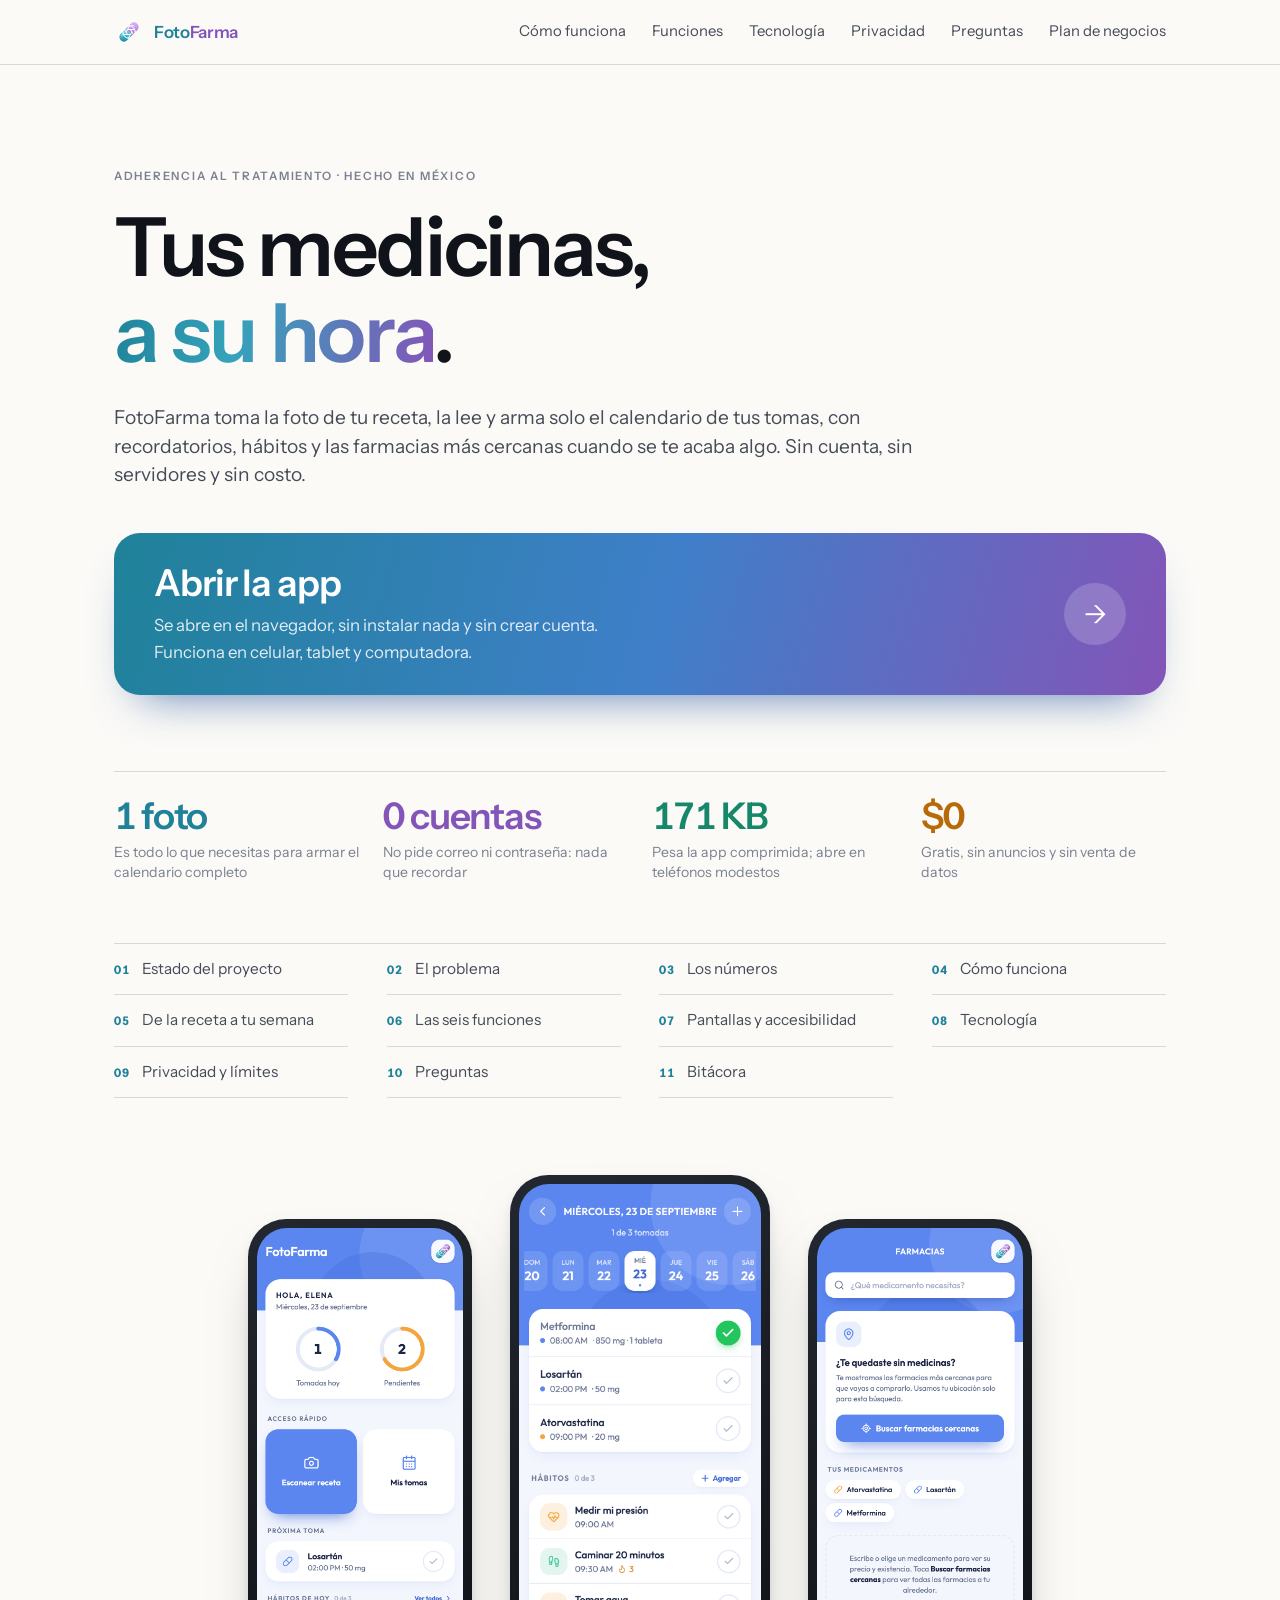
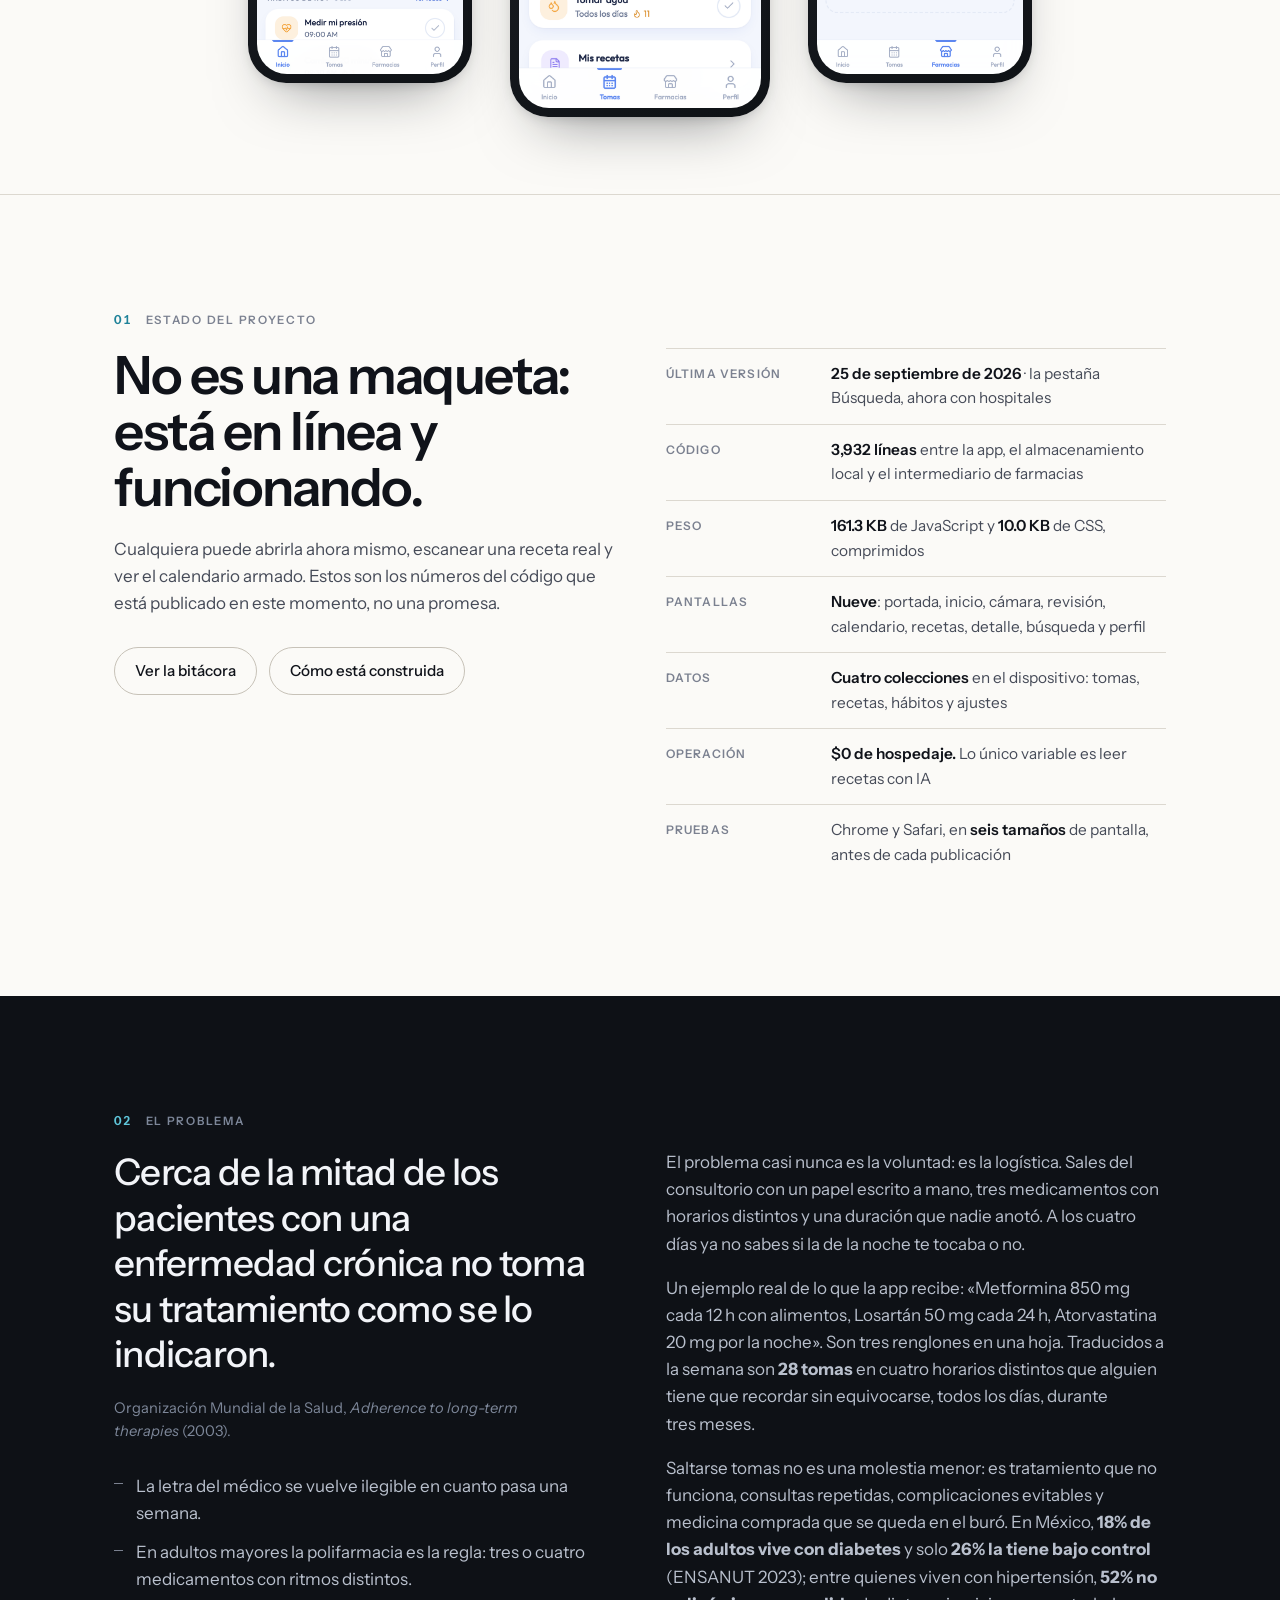
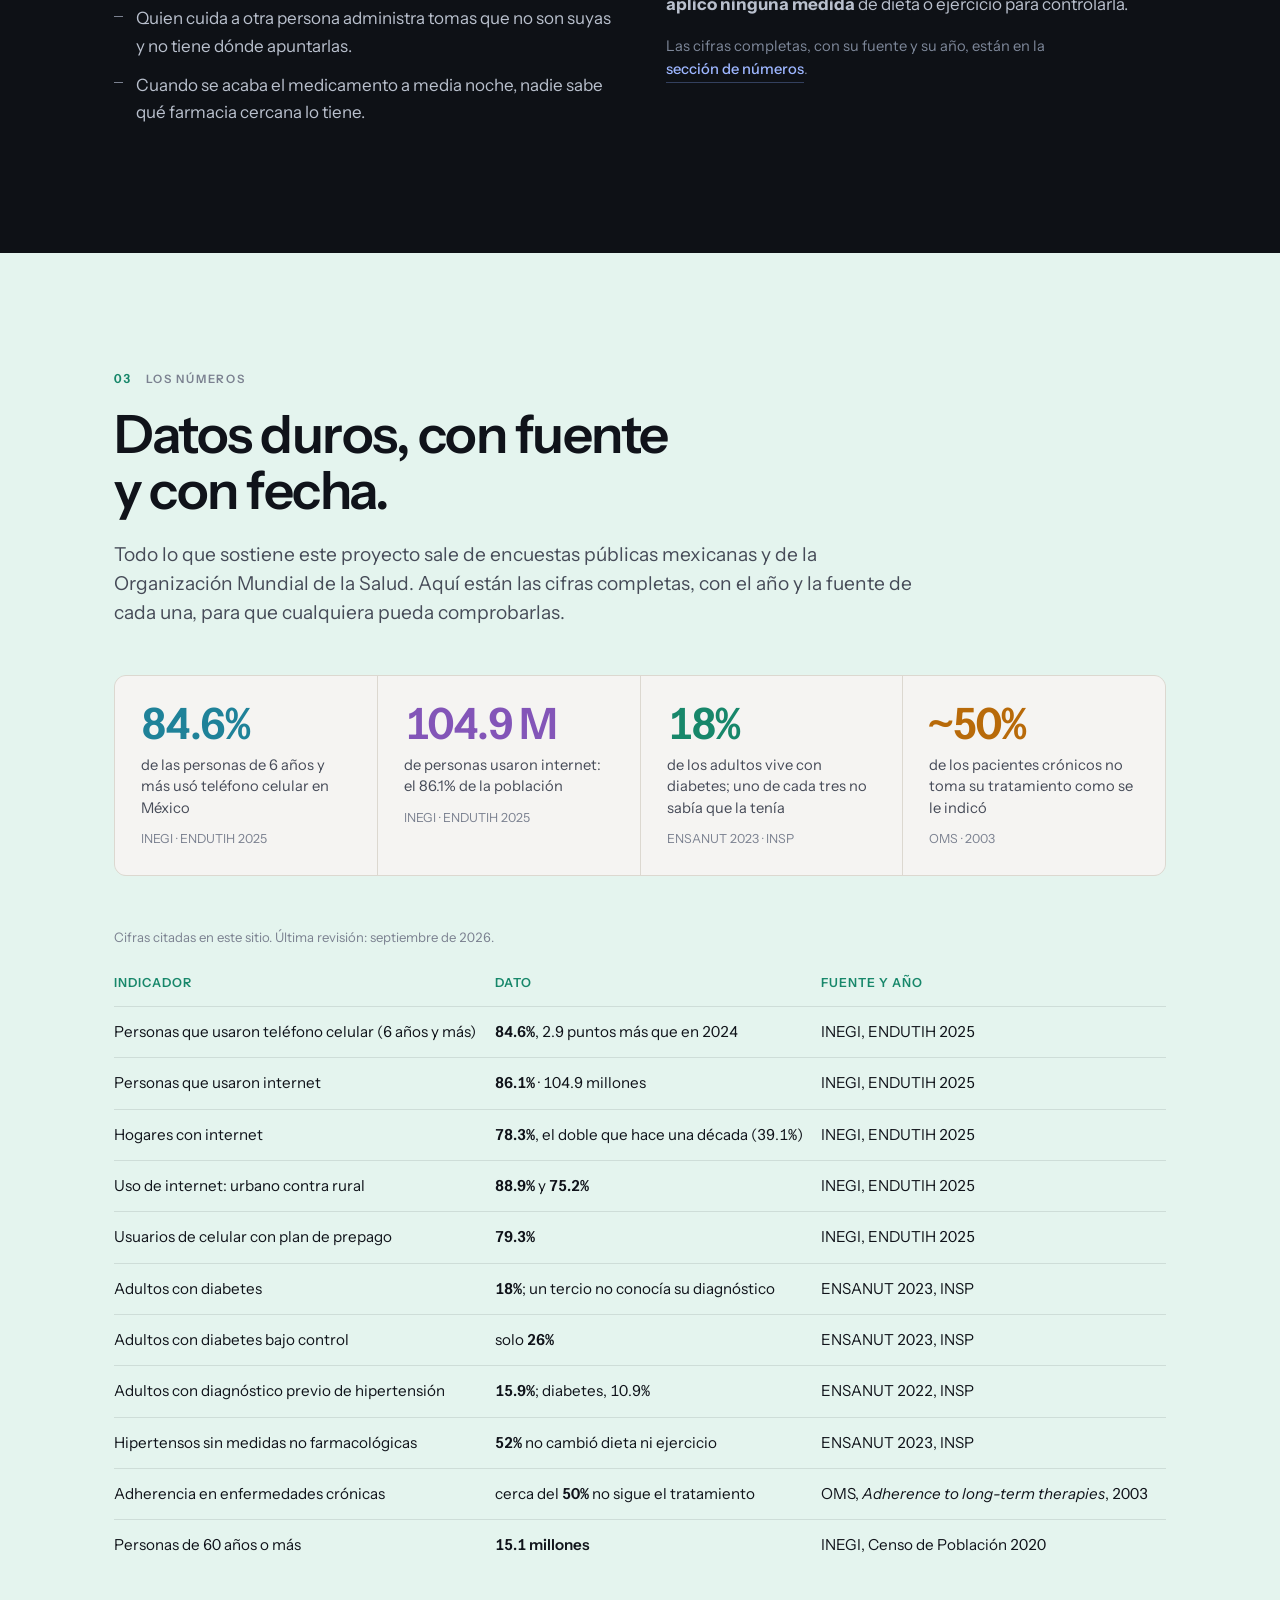
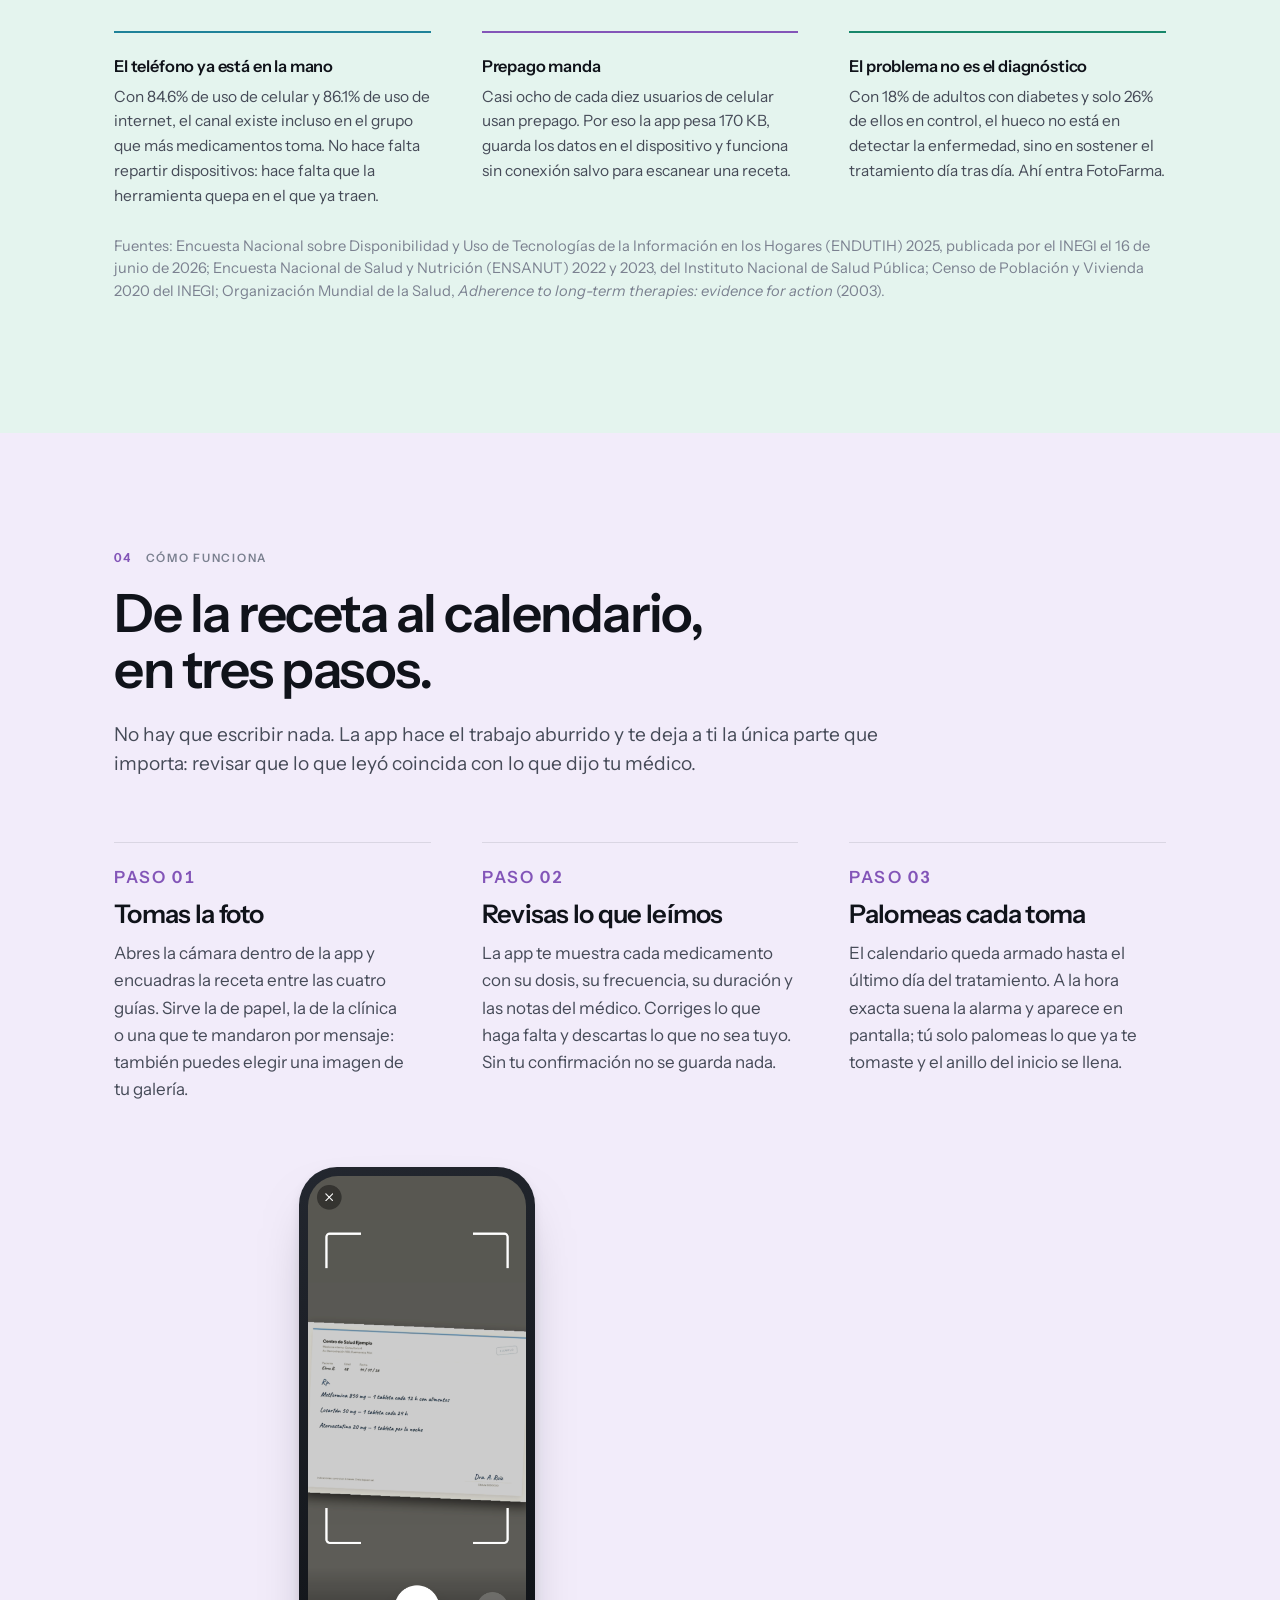
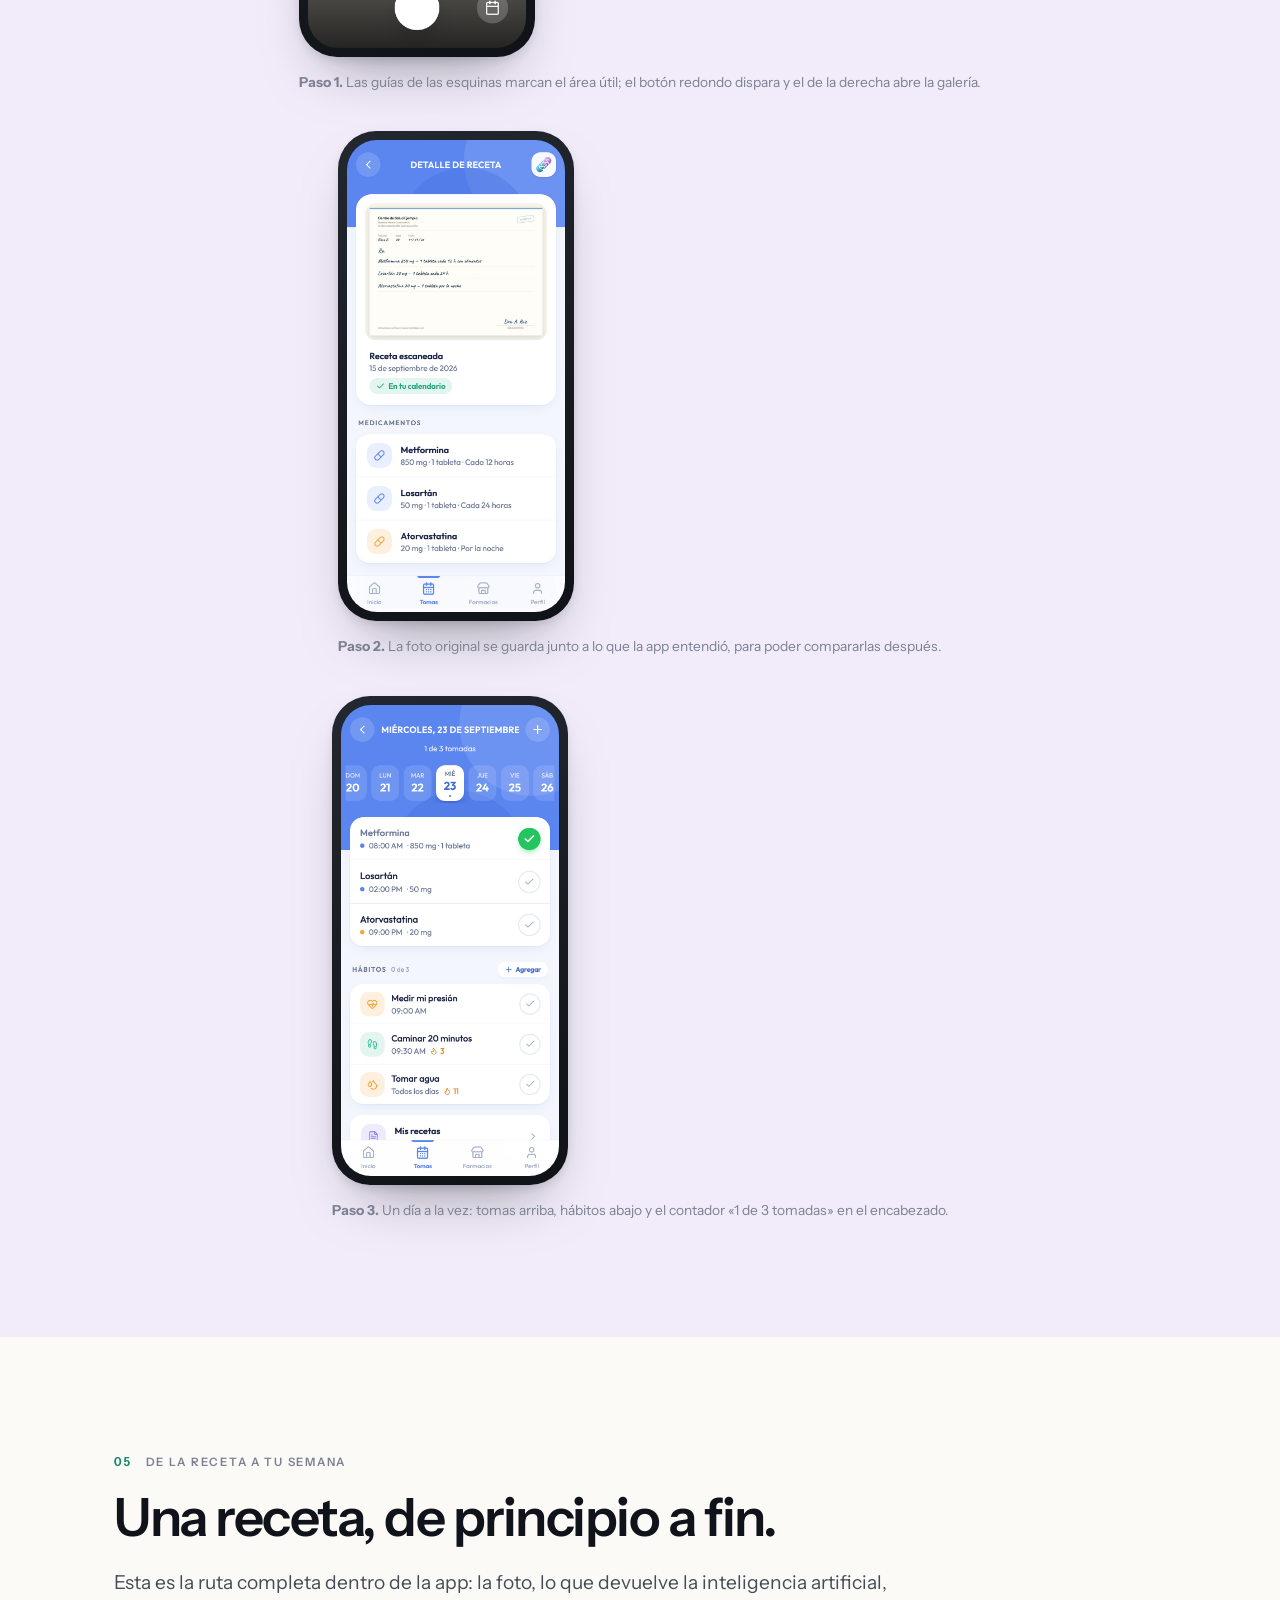
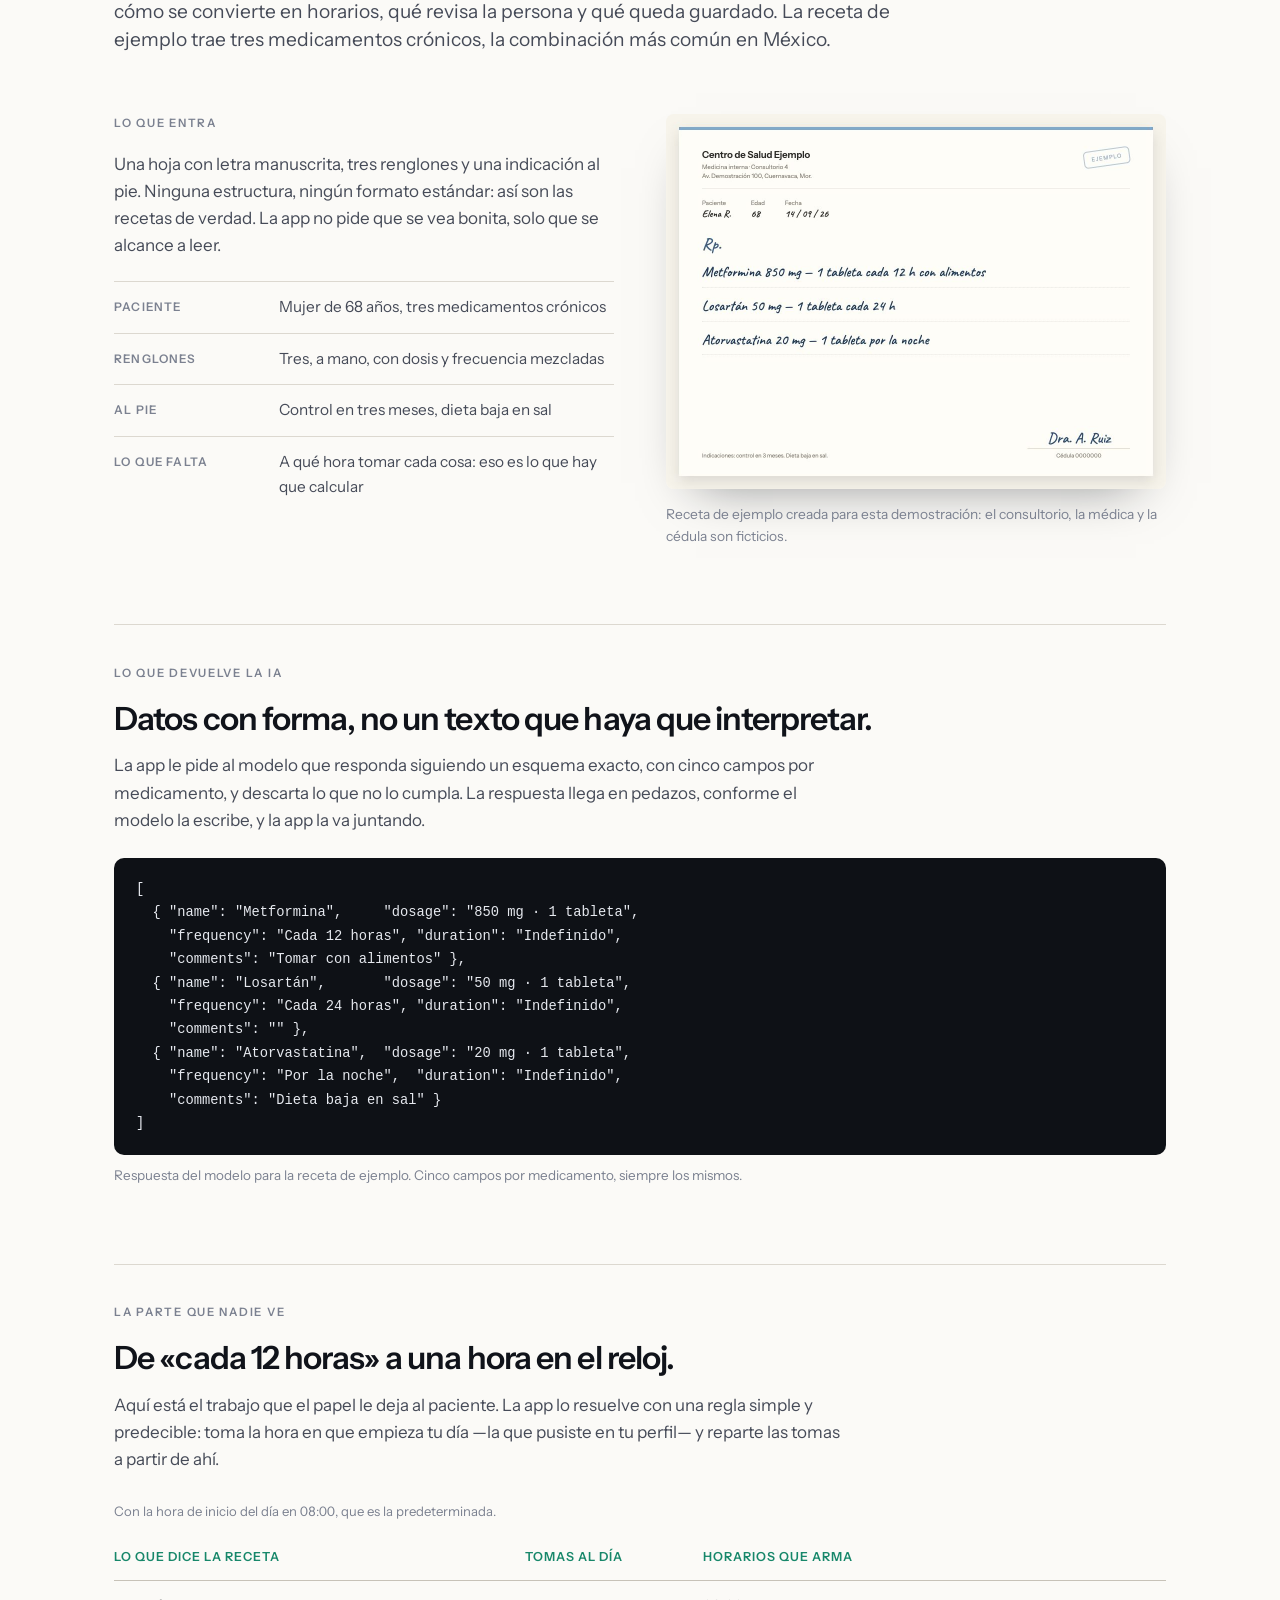
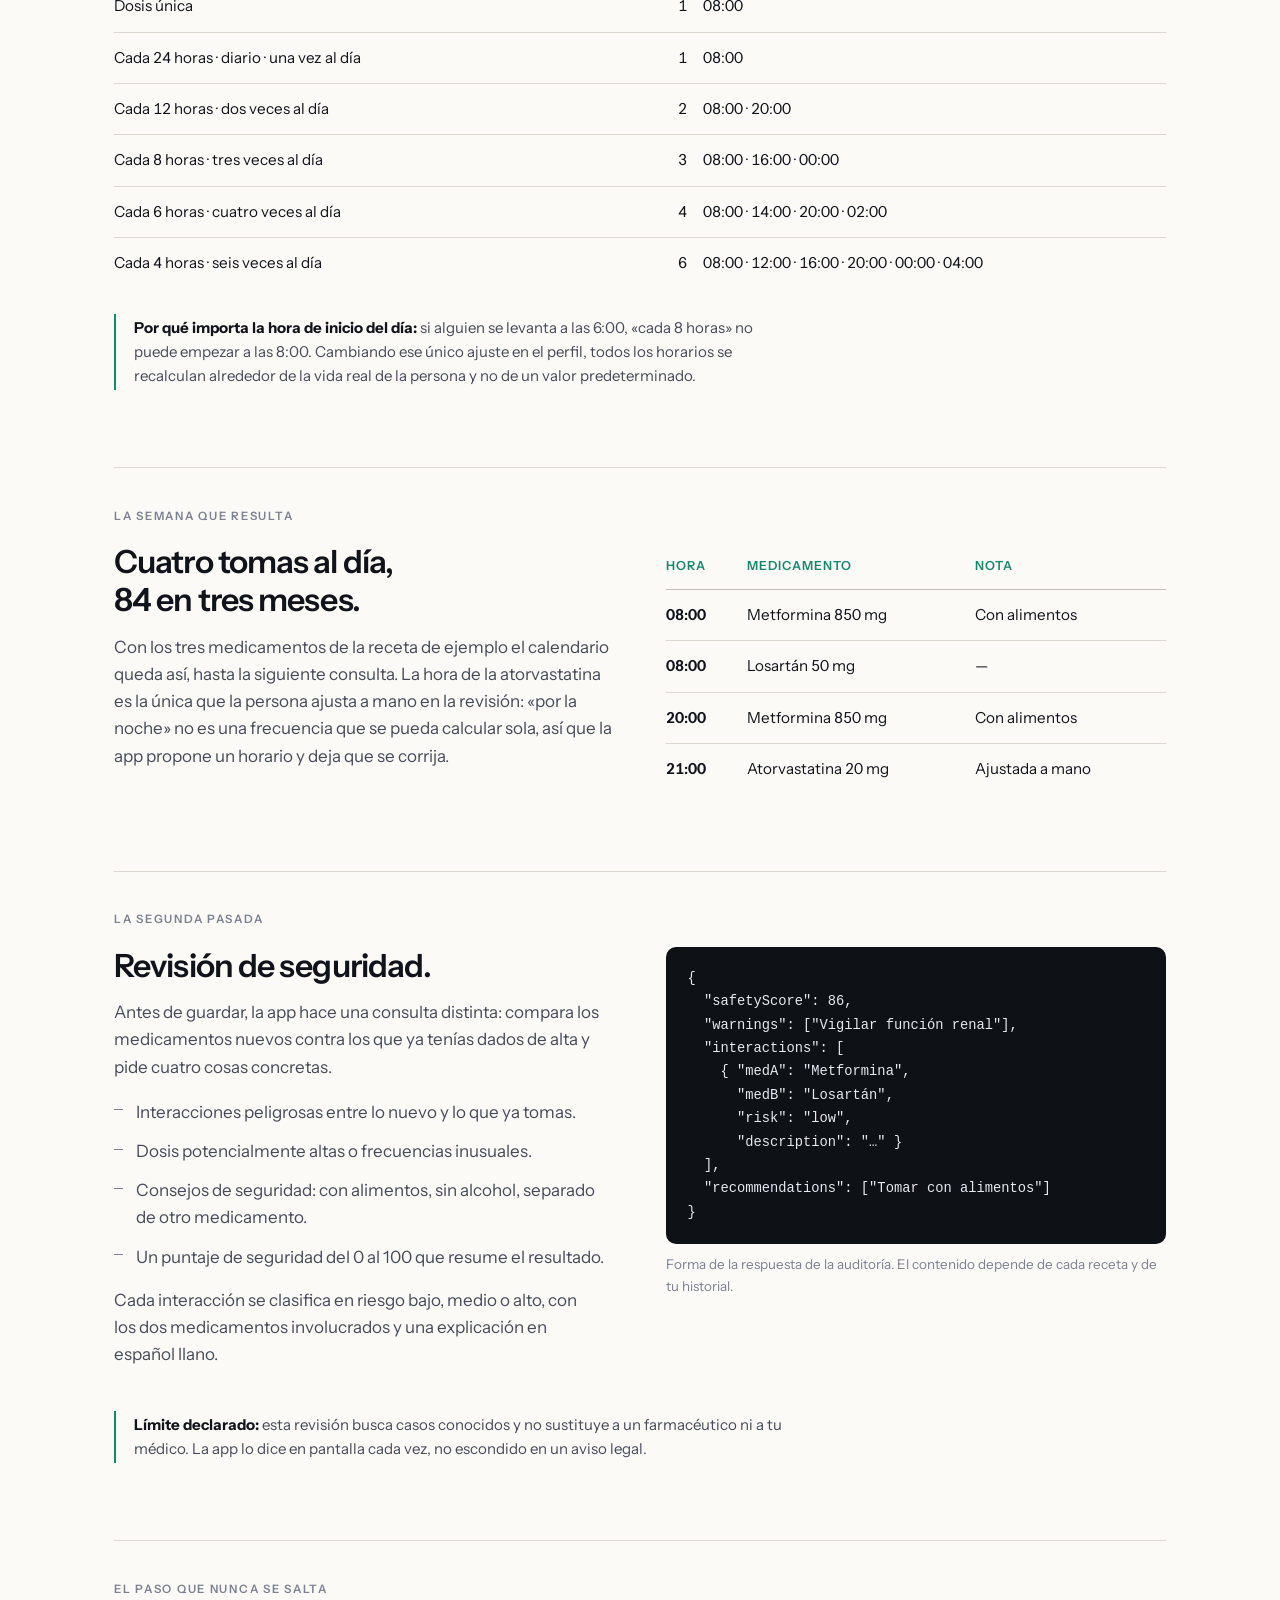
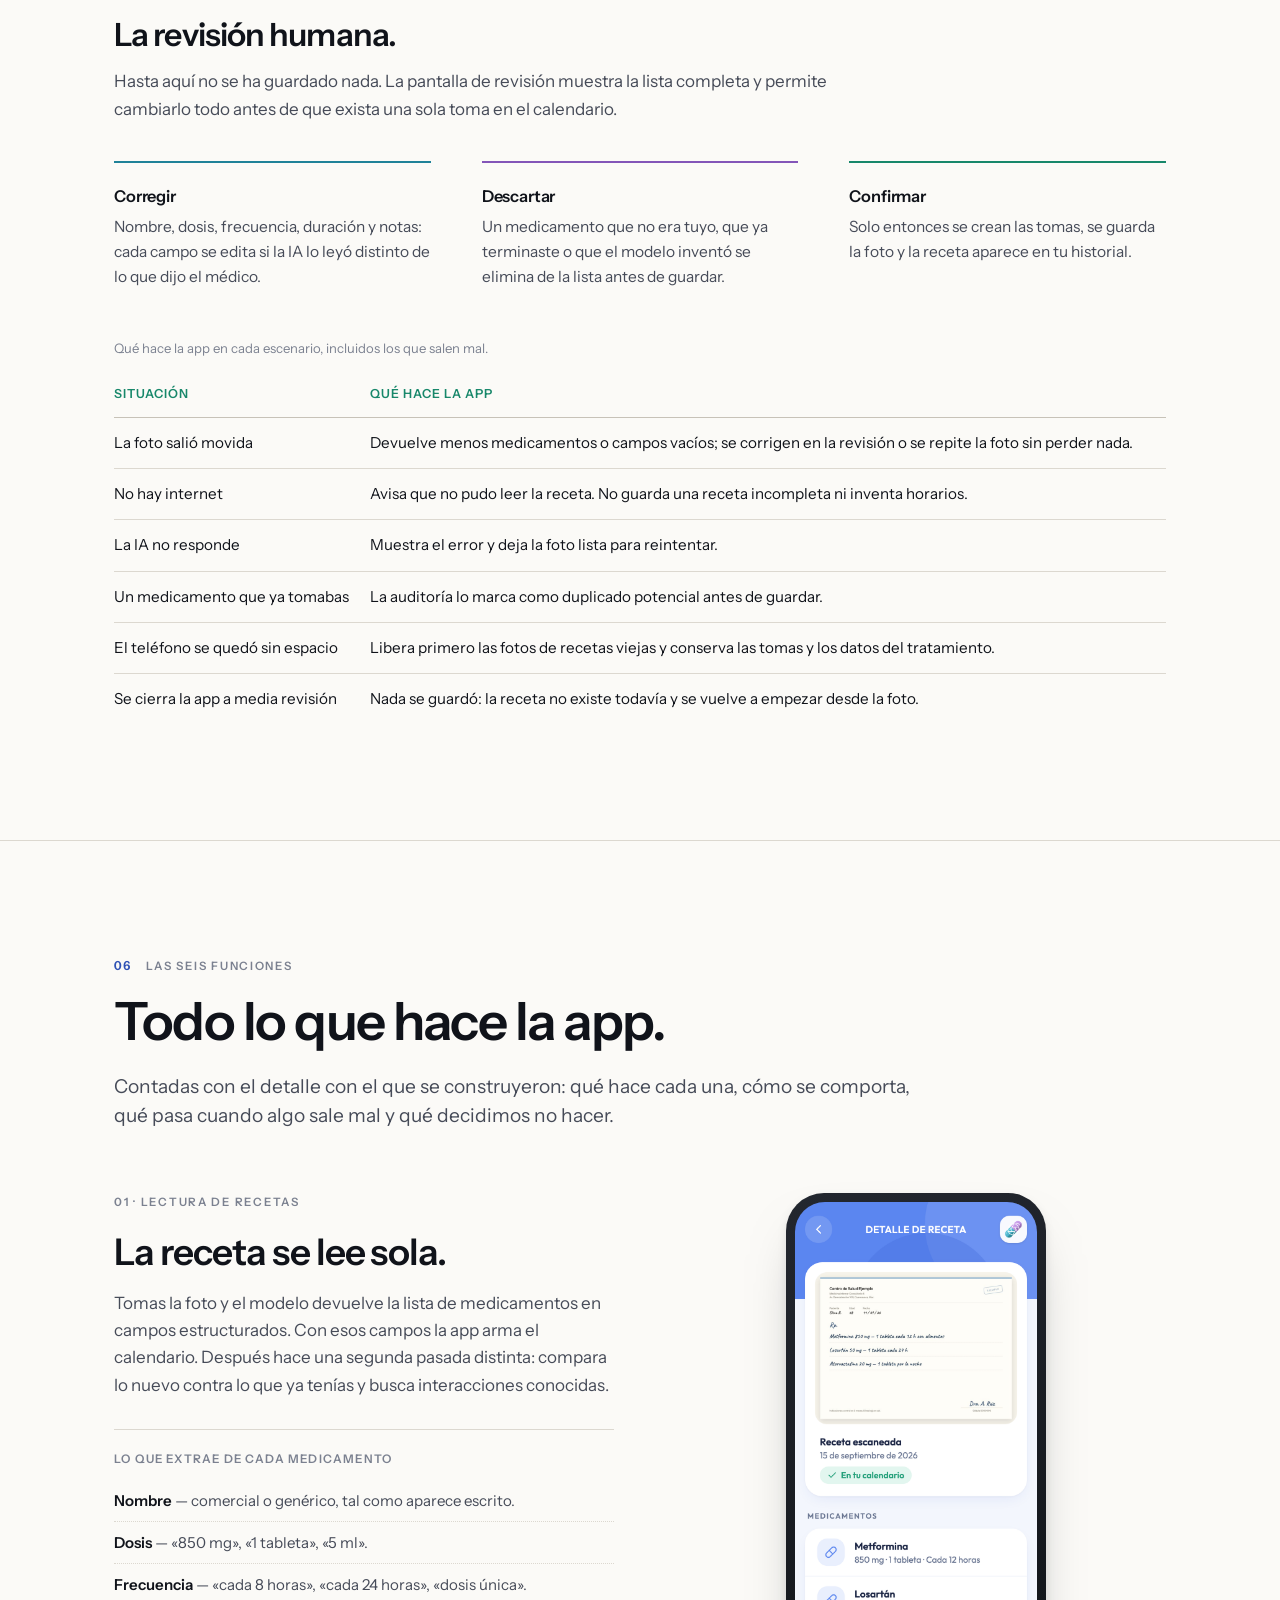
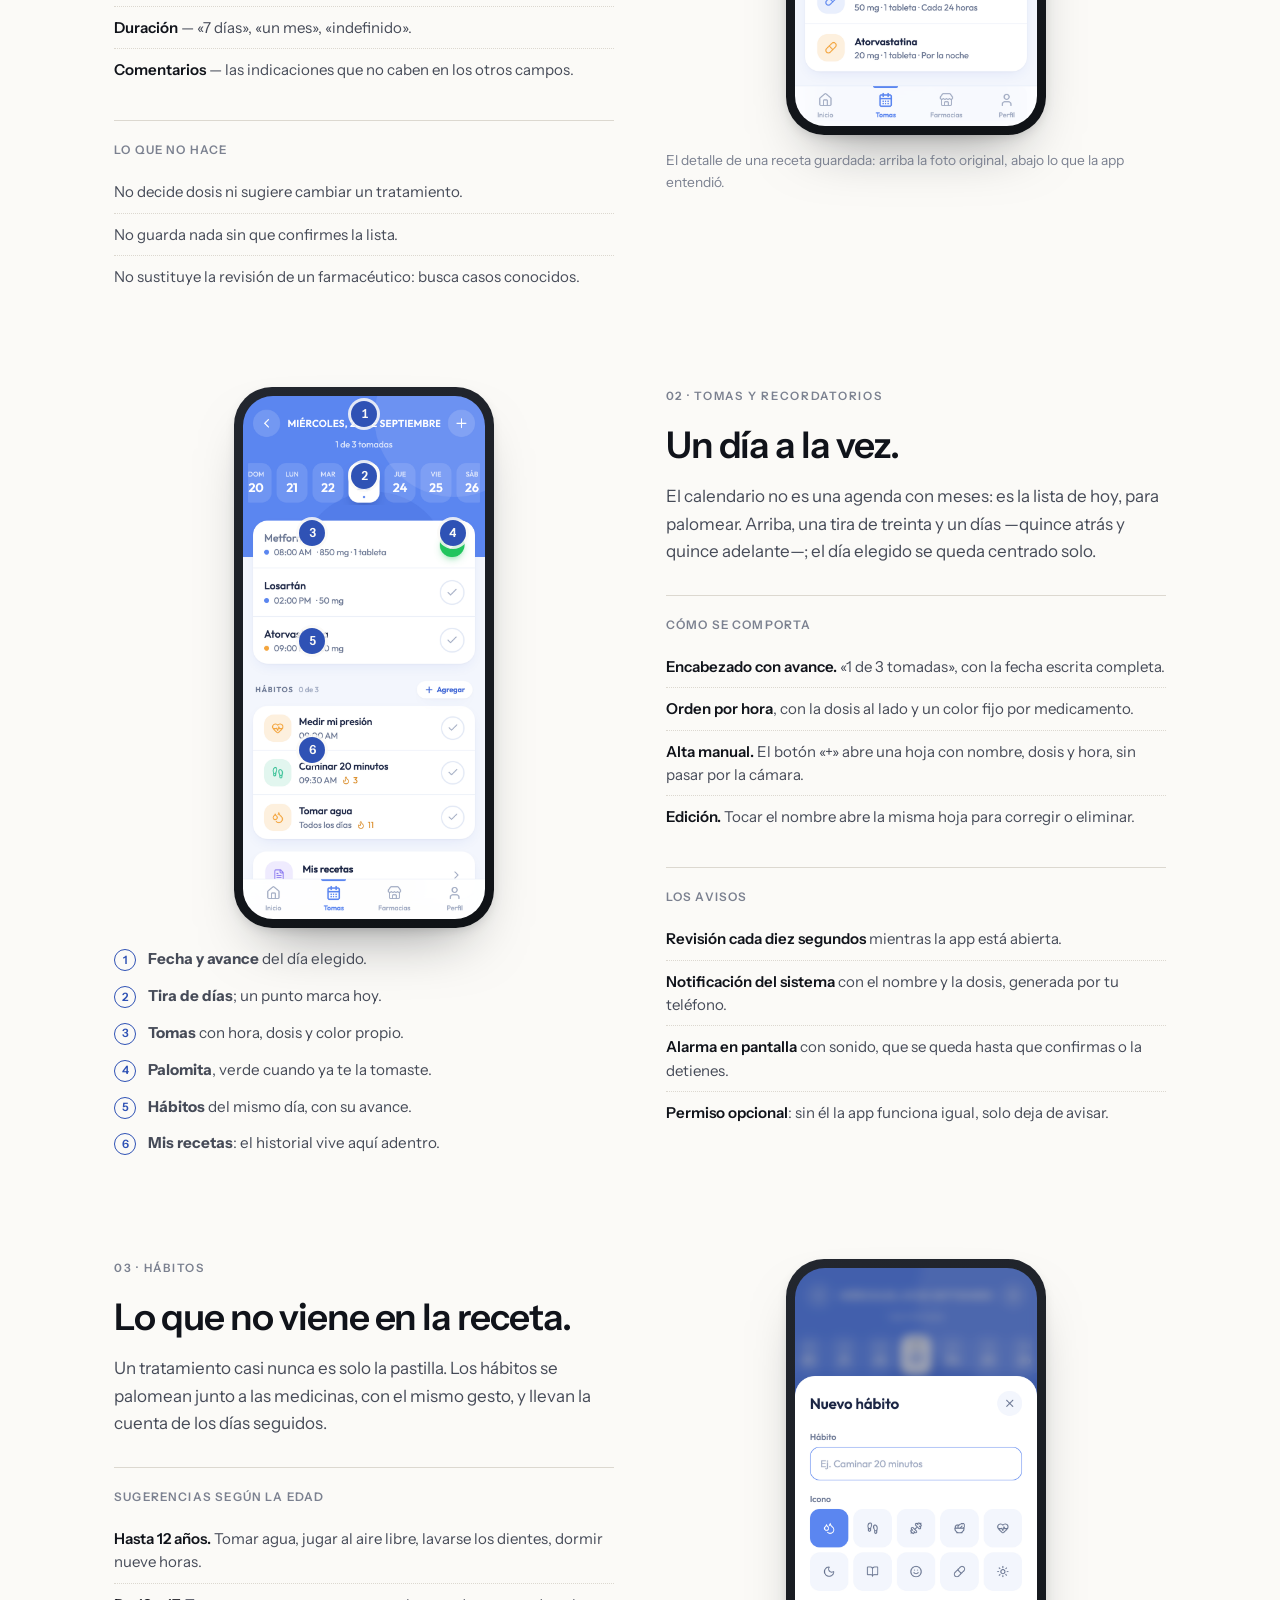
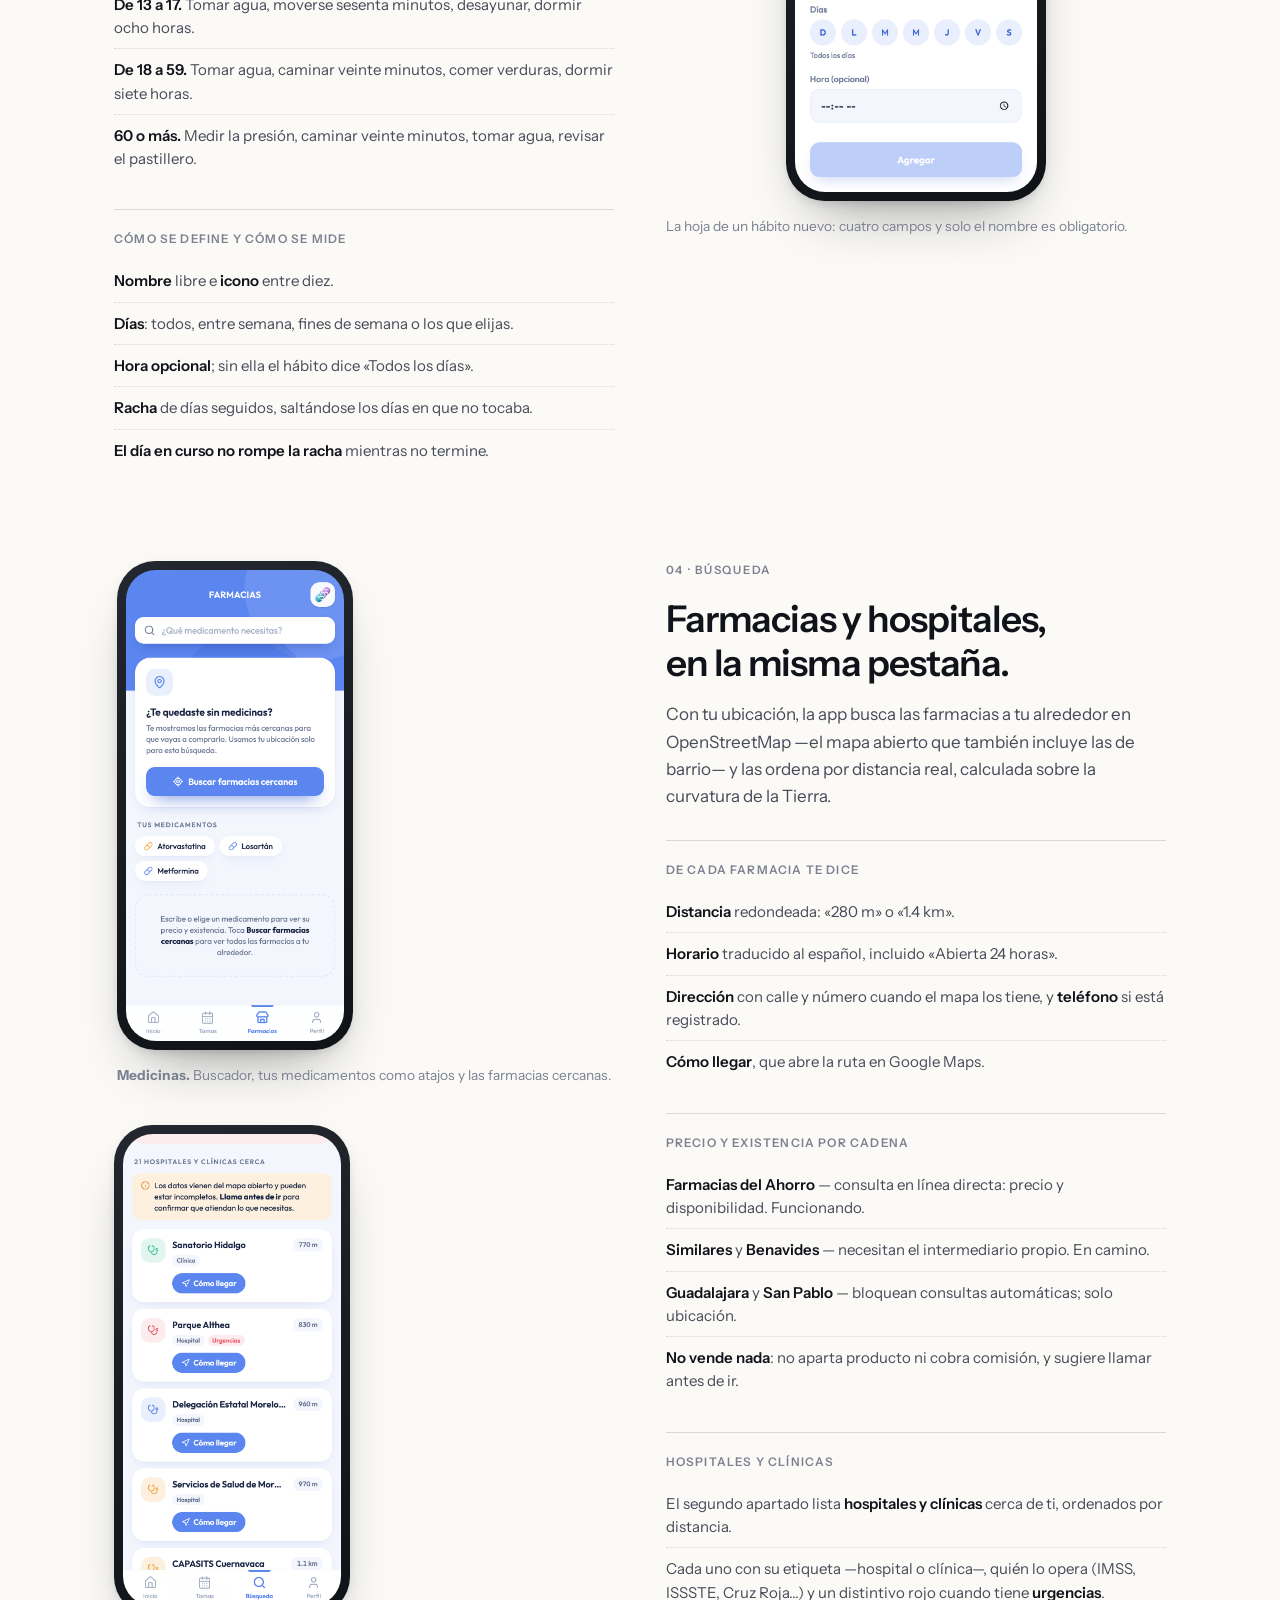
==== commit b52ca800: "La función 04 ahora es Búsqueda: farmacias y hospitales Se actualiza el sitio con el cambio de la ap" ====
--- a/index.html
+++ b/index.html
@@ -42,7 +42,7 @@
       con recordatorios, hábitos y las farmacias más cercanas cuando se te acaba algo.
       Sin cuenta, sin servidores y sin costo.
     </p>
-    <a class="boton-grande" href="https://strattpllaner.github.io/Fotofarma2/" target="_blank" rel="noopener">
+    <a class="boton-grande" href="https://strattpllaner.github.io/Fotofarma2/">
       <span class="bg-texto">
         <span class="bg-titulo">Abrir la app</span>
         <span class="bg-sub">Se abre en el navegador, sin instalar nada y sin crear cuenta. Funciona en celular, tablet y computadora.</span>
@@ -53,7 +53,7 @@
     <div class="dato-fila">
       <div class="dato"><b>1 foto</b><span>Es todo lo que necesitas para armar el calendario completo</span></div>
       <div class="dato"><b>0 cuentas</b><span>No pide correo ni contraseña: nada que recordar</span></div>
-      <div class="dato"><b>170 KB</b><span>Pesa la app comprimida; abre en teléfonos modestos</span></div>
+      <div class="dato"><b>171 KB</b><span>Pesa la app comprimida; abre en teléfonos modestos</span></div>
       <div class="dato"><b>$0</b><span>Gratis, sin anuncios y sin venta de datos</span></div>
     </div>
 
@@ -96,10 +96,10 @@
       </div>
       <div>
         <ul class="especificaciones">
-          <li><span class="clave">Última versión</span><span class="valor"><b>24 de septiembre de 2026</b> · términos, aviso de privacidad y consentimiento obligatorio</span></li>
+          <li><span class="clave">Última versión</span><span class="valor"><b>25 de septiembre de 2026</b> · la pestaña Búsqueda, ahora con hospitales</span></li>
           <li><span class="clave">Código</span><span class="valor"><b>3,932 líneas</b> entre la app, el almacenamiento local y el intermediario de farmacias</span></li>
-          <li><span class="clave">Peso</span><span class="valor"><b>160.1 KB</b> de JavaScript y <b>10.0 KB</b> de CSS, comprimidos</span></li>
-          <li><span class="clave">Pantallas</span><span class="valor"><b>Nueve</b>: portada, inicio, cámara, revisión, calendario, recetas, detalle, farmacias y perfil</span></li>
+          <li><span class="clave">Peso</span><span class="valor"><b>161.3 KB</b> de JavaScript y <b>10.0 KB</b> de CSS, comprimidos</span></li>
+          <li><span class="clave">Pantallas</span><span class="valor"><b>Nueve</b>: portada, inicio, cámara, revisión, calendario, recetas, detalle, búsqueda y perfil</span></li>
           <li><span class="clave">Datos</span><span class="valor"><b>Cuatro colecciones</b> en el dispositivo: tomas, recetas, hábitos y ajustes</span></li>
           <li><span class="clave">Operación</span><span class="valor"><b>$0 de hospedaje.</b> Lo único variable es leer recetas con IA</span></li>
           <li><span class="clave">Pruebas</span><span class="valor">Chrome y Safari, en <b>seis tamaños</b> de pantalla, antes de cada publicación</span></li>
@@ -596,8 +596,8 @@
   <div class="envoltura" style="margin-top:clamp(56px,7vw,96px)">
     <div class="rejilla rejilla-2 arriba invertido">
       <div>
-        <p class="rotulo">04 · Farmacias</p>
-        <h3 class="titulo-funcion">Cuando se te acaba a media noche.</h3>
+        <p class="rotulo">04 · Búsqueda</p>
+        <h3 class="titulo-funcion">Farmacias y hospitales,<br>en la misma pestaña.</h3>
         <p style="margin-top:16px;color:var(--tinta-70)">
           Con tu ubicación, la app busca las farmacias a tu alrededor en OpenStreetMap —el mapa
           abierto que también incluye las de barrio— y las ordena por distancia real, calculada
@@ -621,22 +621,27 @@
             <li><b>No vende nada</b>: no aparta producto ni cobra comisión, y sugiere llamar antes de ir.</li>
           </ul>
         </div>
-      </div>
-      <figure class="figura anotada">
-        <div class="telefono solo" style="margin-inline:auto">
-          <img src="assets/img/app-farmacias.png" alt="Pantalla de farmacias con buscador y lista de medicamentos propios" width="780" height="1688" loading="lazy">
-          <span class="punto" style="--x:50%;--y:14.5%">1</span>
-          <span class="punto" style="--x:50%;--y:51%">2</span>
-          <span class="punto" style="--x:30%;--y:66%">3</span>
-          <span class="punto" style="--x:50%;--y:87%">4</span>
-        </div>
-        <ol class="leyenda">
-          <li><b>Buscador</b> por nombre de medicamento.</li>
-          <li><b>Buscar cercanas</b>: pide la ubicación solo al tocarlo.</li>
-          <li><b>Tus medicamentos</b> como atajos, tomados del calendario.</li>
-          <li><b>Explicación</b> de cada camino, en vez de una pantalla vacía.</li>
-        </ol>
-      </figure>
+        <div class="detalle-fino">
+          <h4>Hospitales y clínicas</h4>
+          <ul>
+            <li>El segundo apartado lista <b>hospitales y clínicas</b> cerca de ti, ordenados por distancia.</li>
+            <li>Cada uno con su etiqueta —hospital o clínica—, quién lo opera (IMSS, ISSSTE, Cruz Roja…) y un distintivo rojo cuando tiene <b>urgencias</b>.</li>
+            <li>Horario, teléfono para llamar y ruta para llegar, igual que en las farmacias.</li>
+            <li>Arriba de todo, un aviso para <b>llamar al 911</b>: si es una emergencia, no hay que ponerse a buscar.</li>
+            <li>Un buscador filtra la lista por nombre cuando ya sabes a cuál quieres ir.</li>
+          </ul>
+        </div>
+      </div>
+      <div class="telefonos trio" style="margin:0;padding:0">
+        <figure class="figura">
+          <div class="telefono"><img src="assets/img/app-farmacias.png" alt="Apartado de medicinas con buscador y lista de medicamentos propios" width="780" height="1688" loading="lazy"></div>
+          <figcaption><b>Medicinas.</b> Buscador, tus medicamentos como atajos y las farmacias cercanas.</figcaption>
+        </figure>
+        <figure class="figura">
+          <div class="telefono"><img src="assets/img/app-hospitales.png" alt="Lista de hospitales y clínicas cercanos con distancia y etiquetas" width="780" height="1688" loading="lazy"></div>
+          <figcaption><b>Hospitales.</b> Resultados reales en Cuernavaca: distancia, tipo y aviso de urgencias.</figcaption>
+        </figure>
+      </div>
     </div>
   </div>
 
@@ -696,7 +701,7 @@
           <tr><td><b>Calendario</b></td><td>Tomas y hábitos del día elegido, para palomear.</td><td>Pestaña 2</td></tr>
           <tr><td><b>Mis recetas</b></td><td>Galería de recetas escaneadas.</td><td>Dentro del calendario</td></tr>
           <tr><td><b>Detalle de receta</b></td><td>Foto original y medicamentos de esa receta.</td><td>Desde la galería</td></tr>
-          <tr><td><b>Farmacias</b></td><td>Farmacias cercanas, precio y existencia.</td><td>Pestaña 3</td></tr>
+          <tr><td><b>Búsqueda</b></td><td>Dos apartados: medicinas en farmacias cercanas, y hospitales y clínicas.</td><td>Pestaña 3</td></tr>
           <tr><td><b>Perfil</b></td><td>Ajustes, avisos, instalación, aviso legal y borrado.</td><td>Pestaña 4</td></tr>
         </tbody>
       </table>
@@ -1060,6 +1065,15 @@
         </div>
       </li>
       <li>
+        <span class="fecha">25 de septiembre</span>
+        <div>
+          <h4>La pestaña Búsqueda</h4>
+          <p>«Farmacias» pasó a llamarse «Búsqueda» y ganó un segundo apartado: hospitales y clínicas
+          cercanos, con urgencias señaladas, horario, teléfono y ruta, además del aviso para llamar
+          al 911 cuando se trata de una emergencia.</p>
+        </div>
+      </li>
+      <li>
         <span class="fecha">Siguiente</span>
         <div>
           <h4>Lo que viene</h4>
